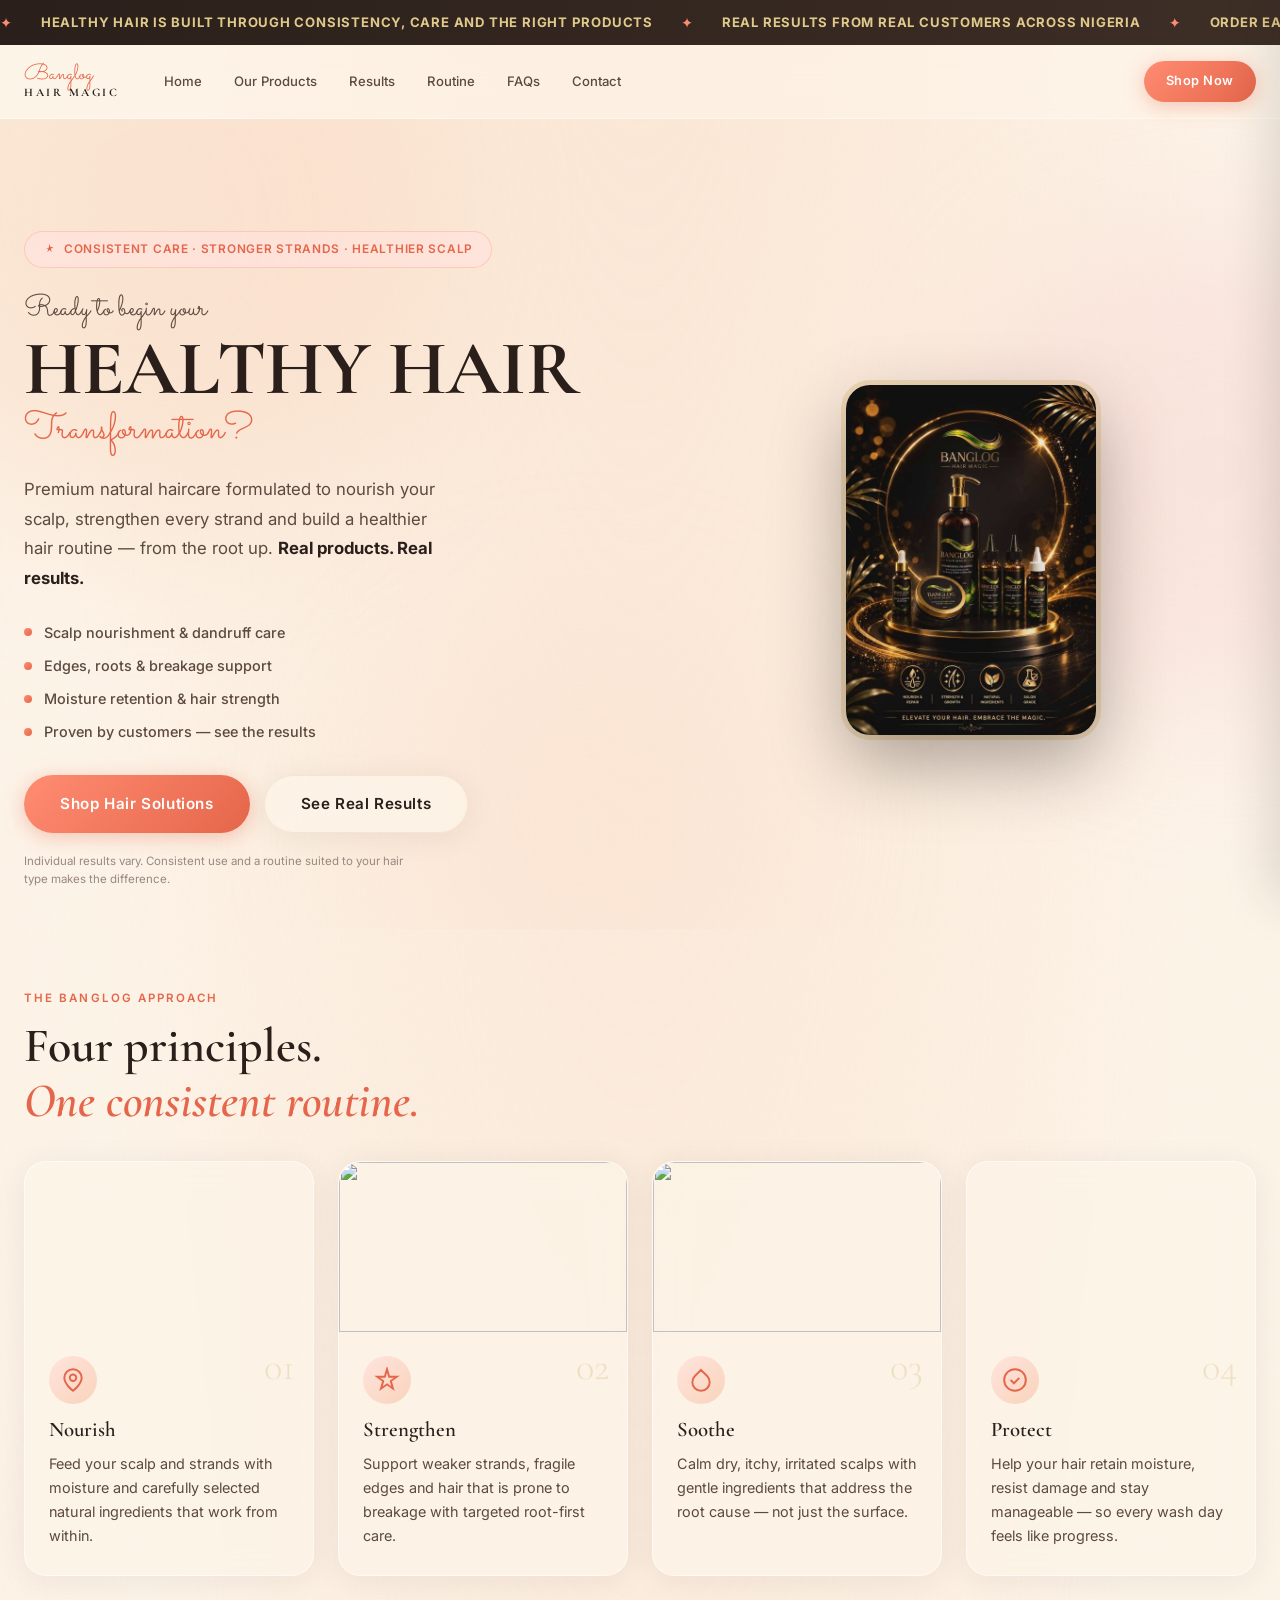
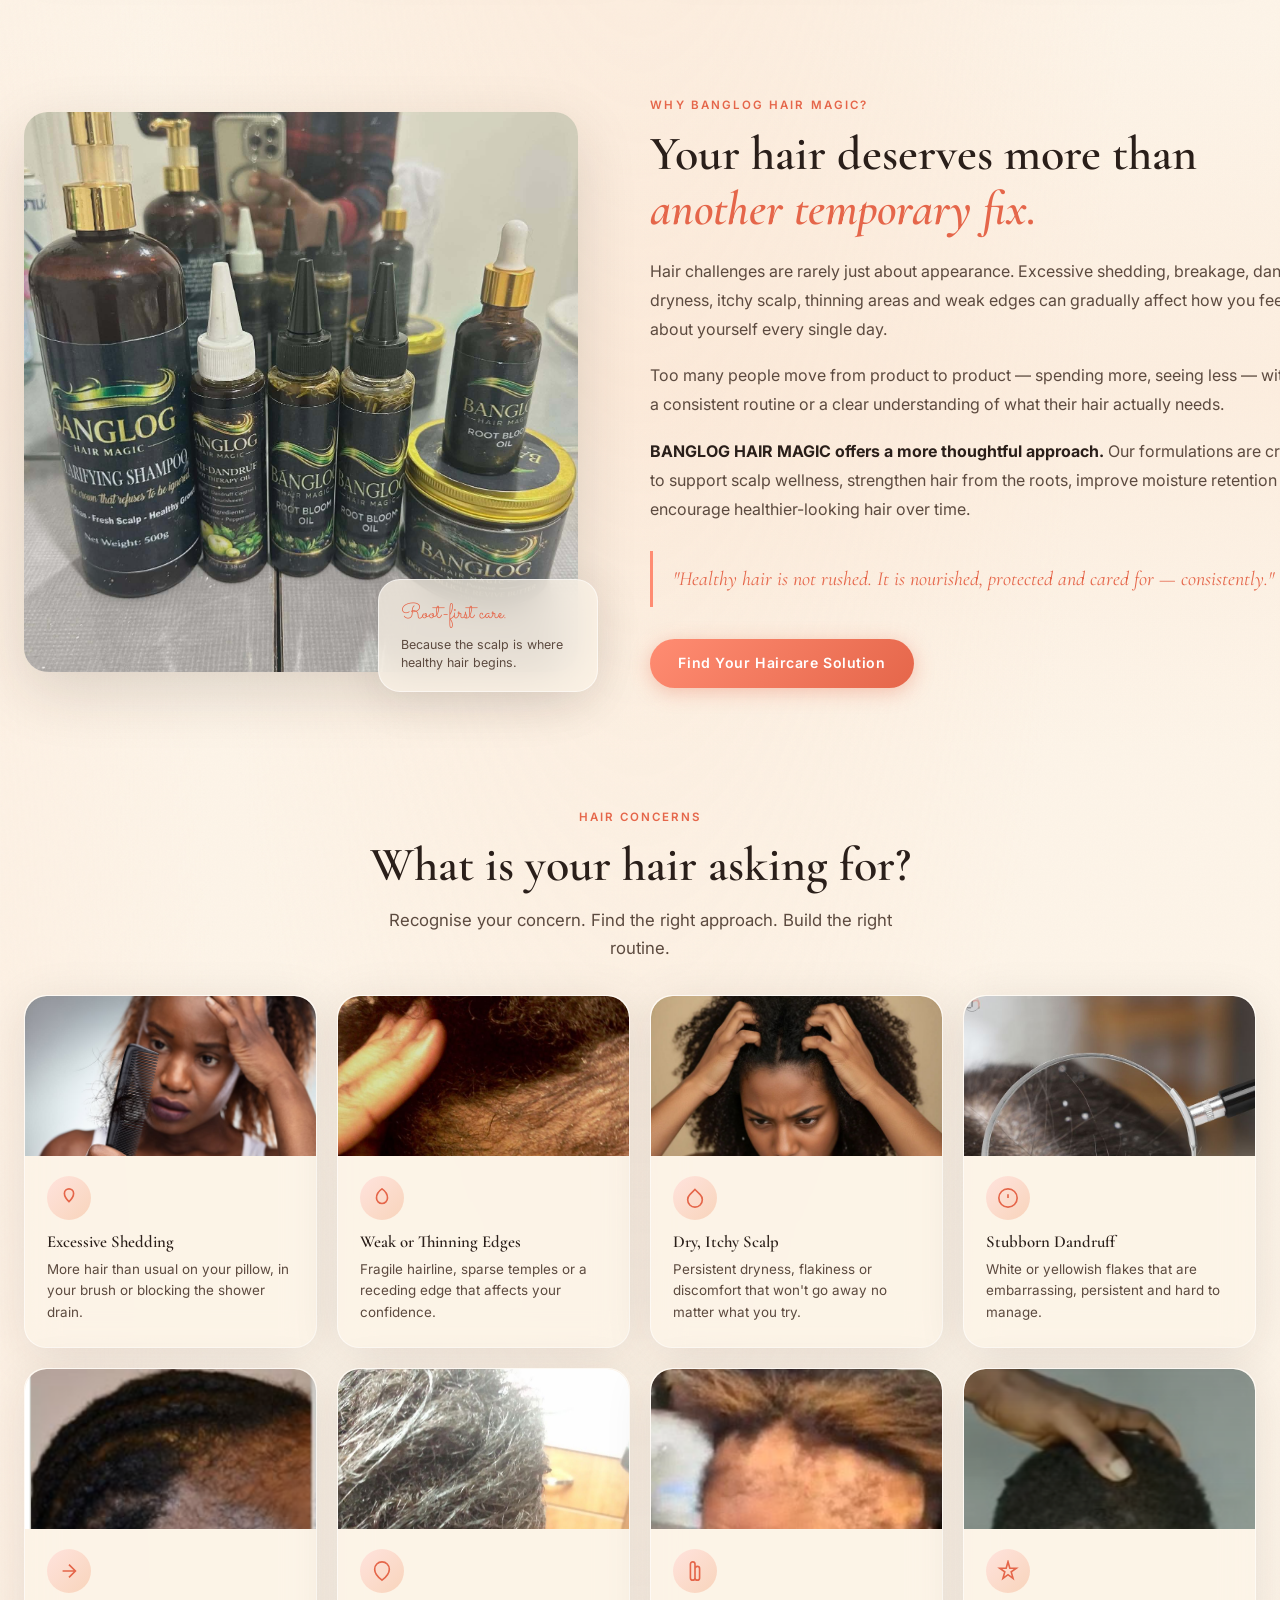
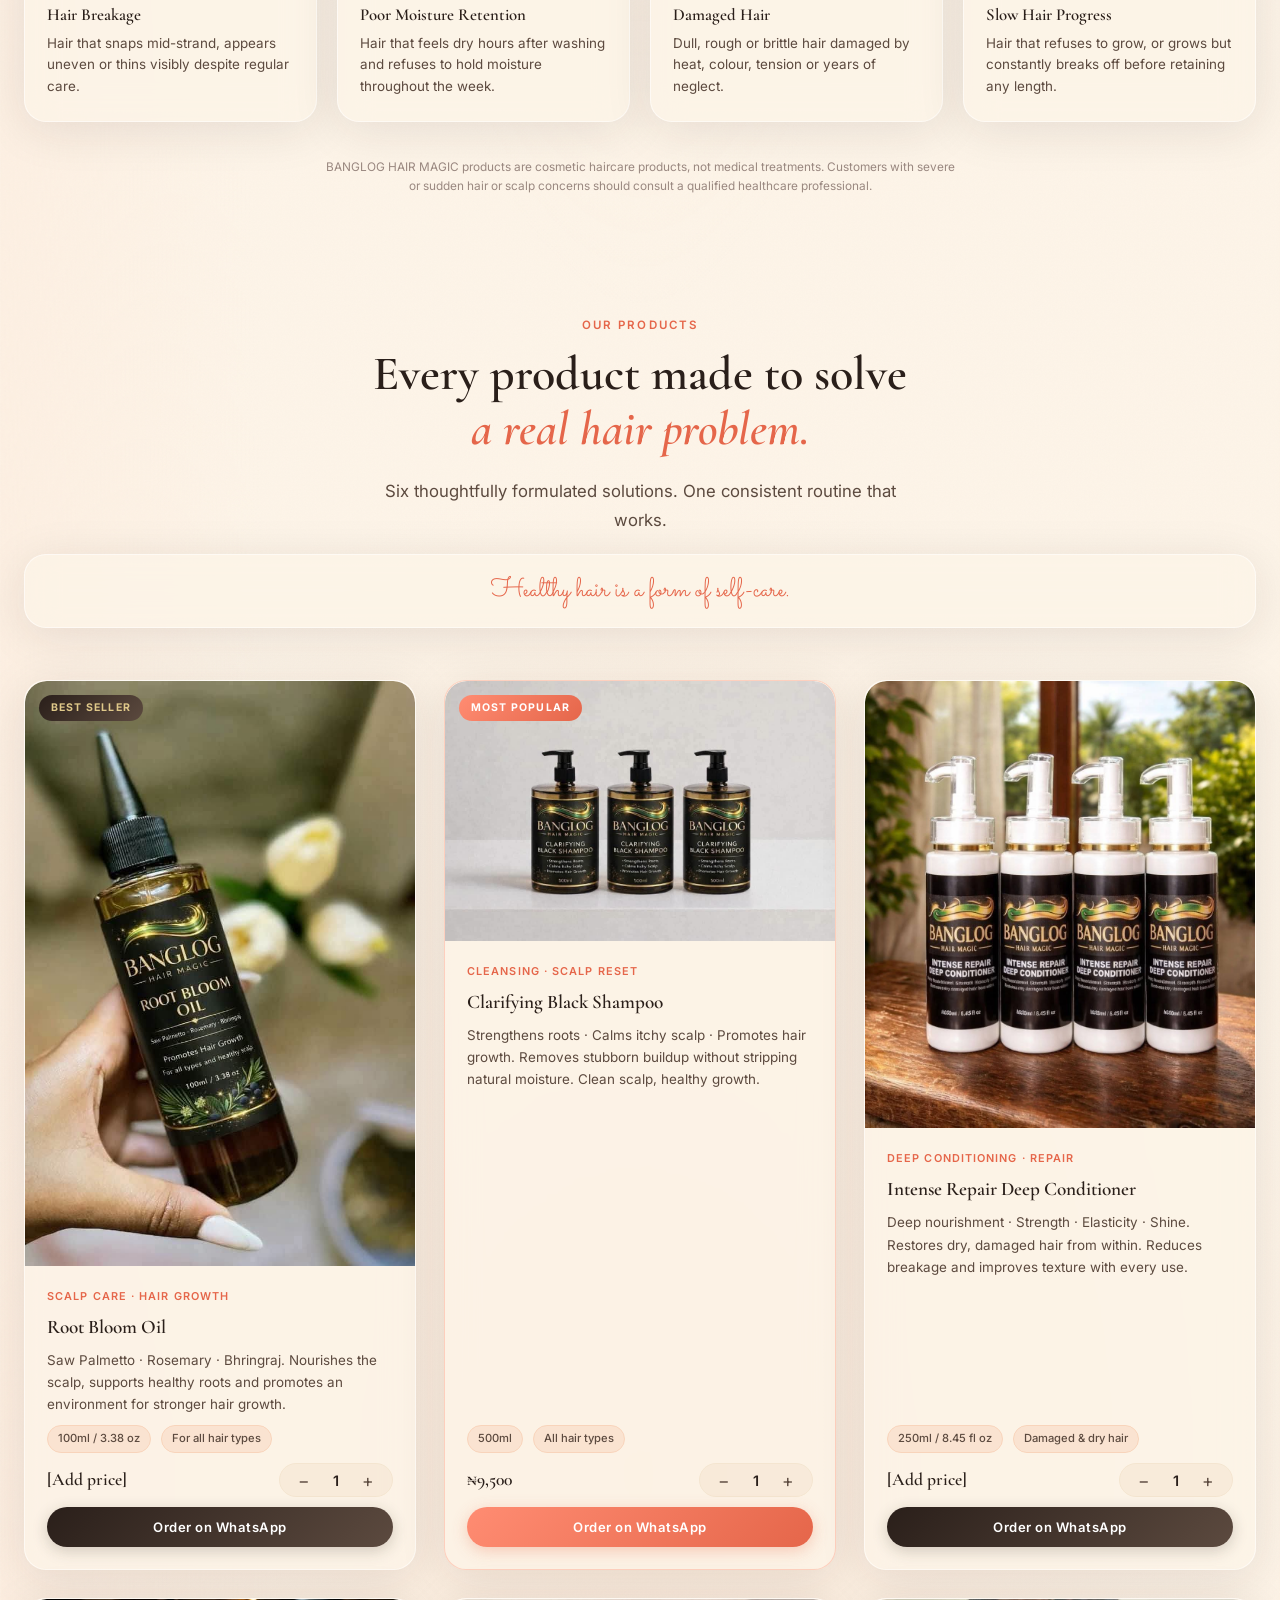
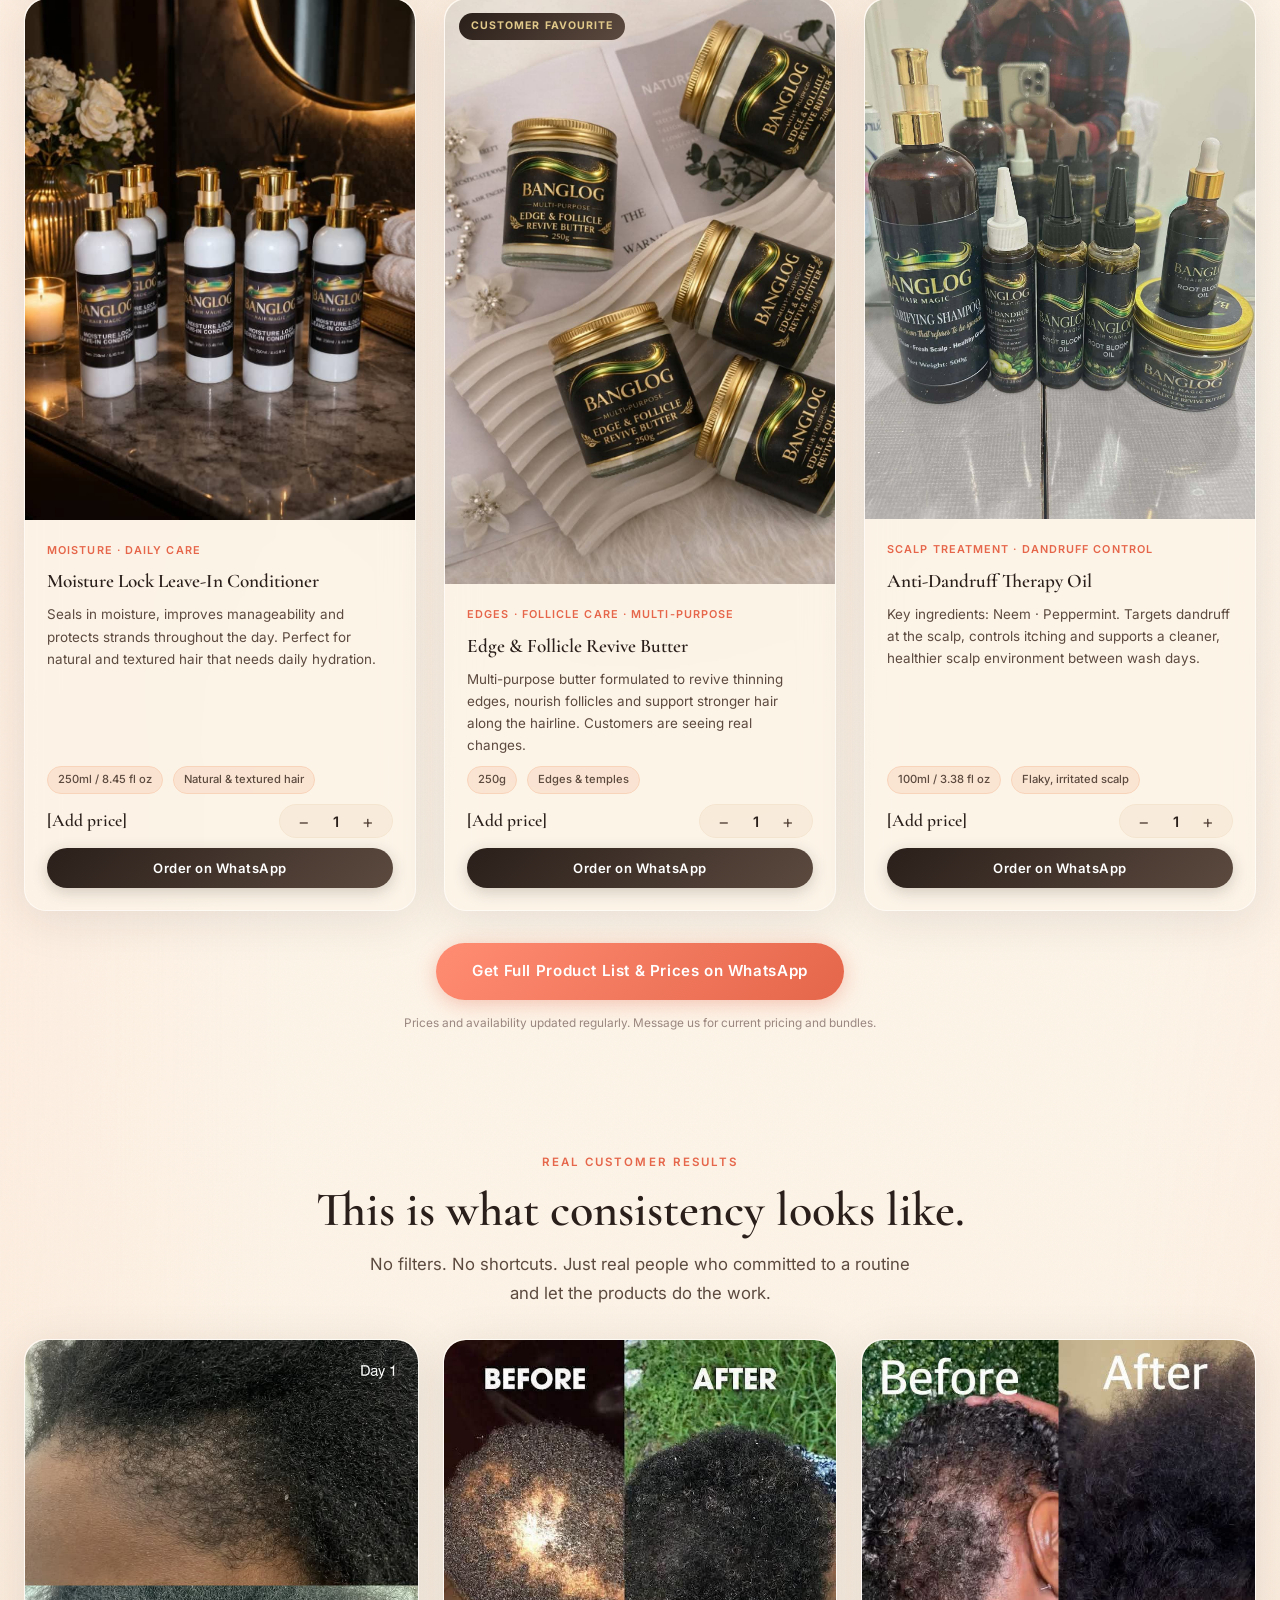
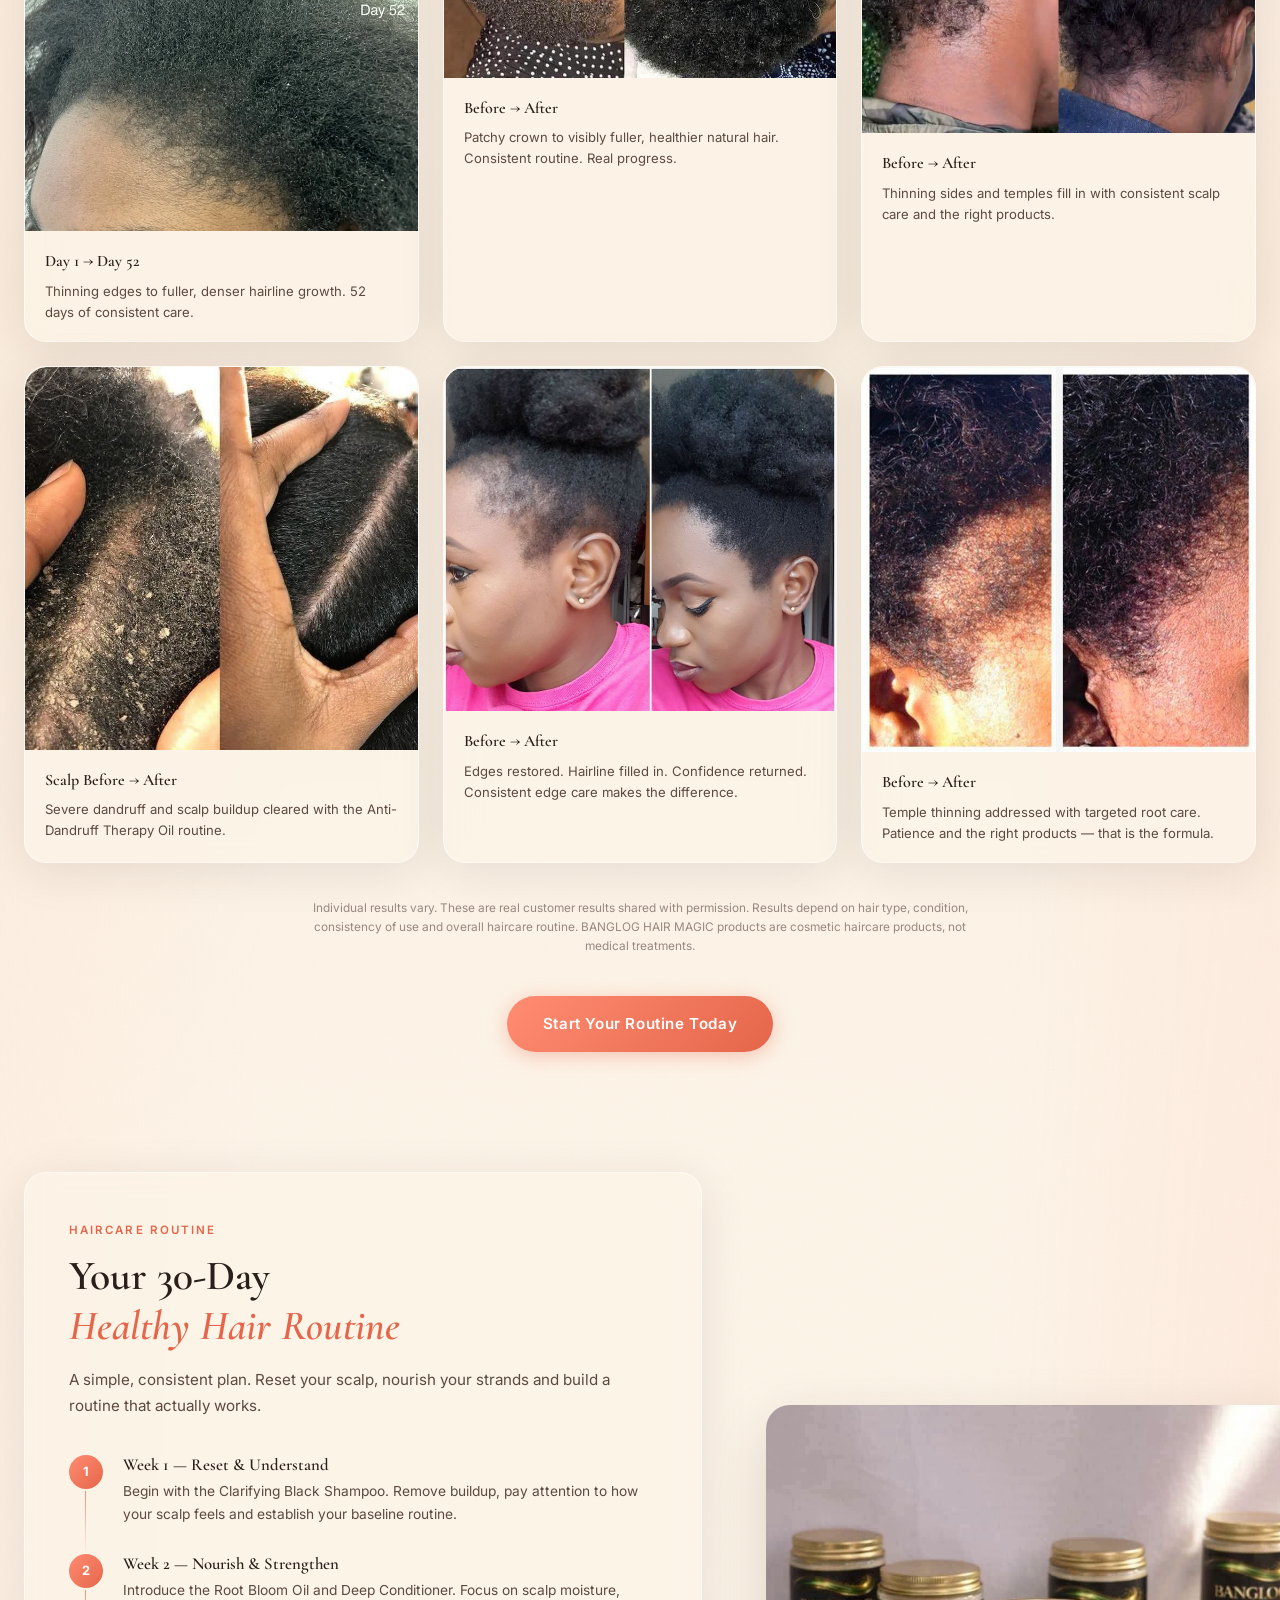
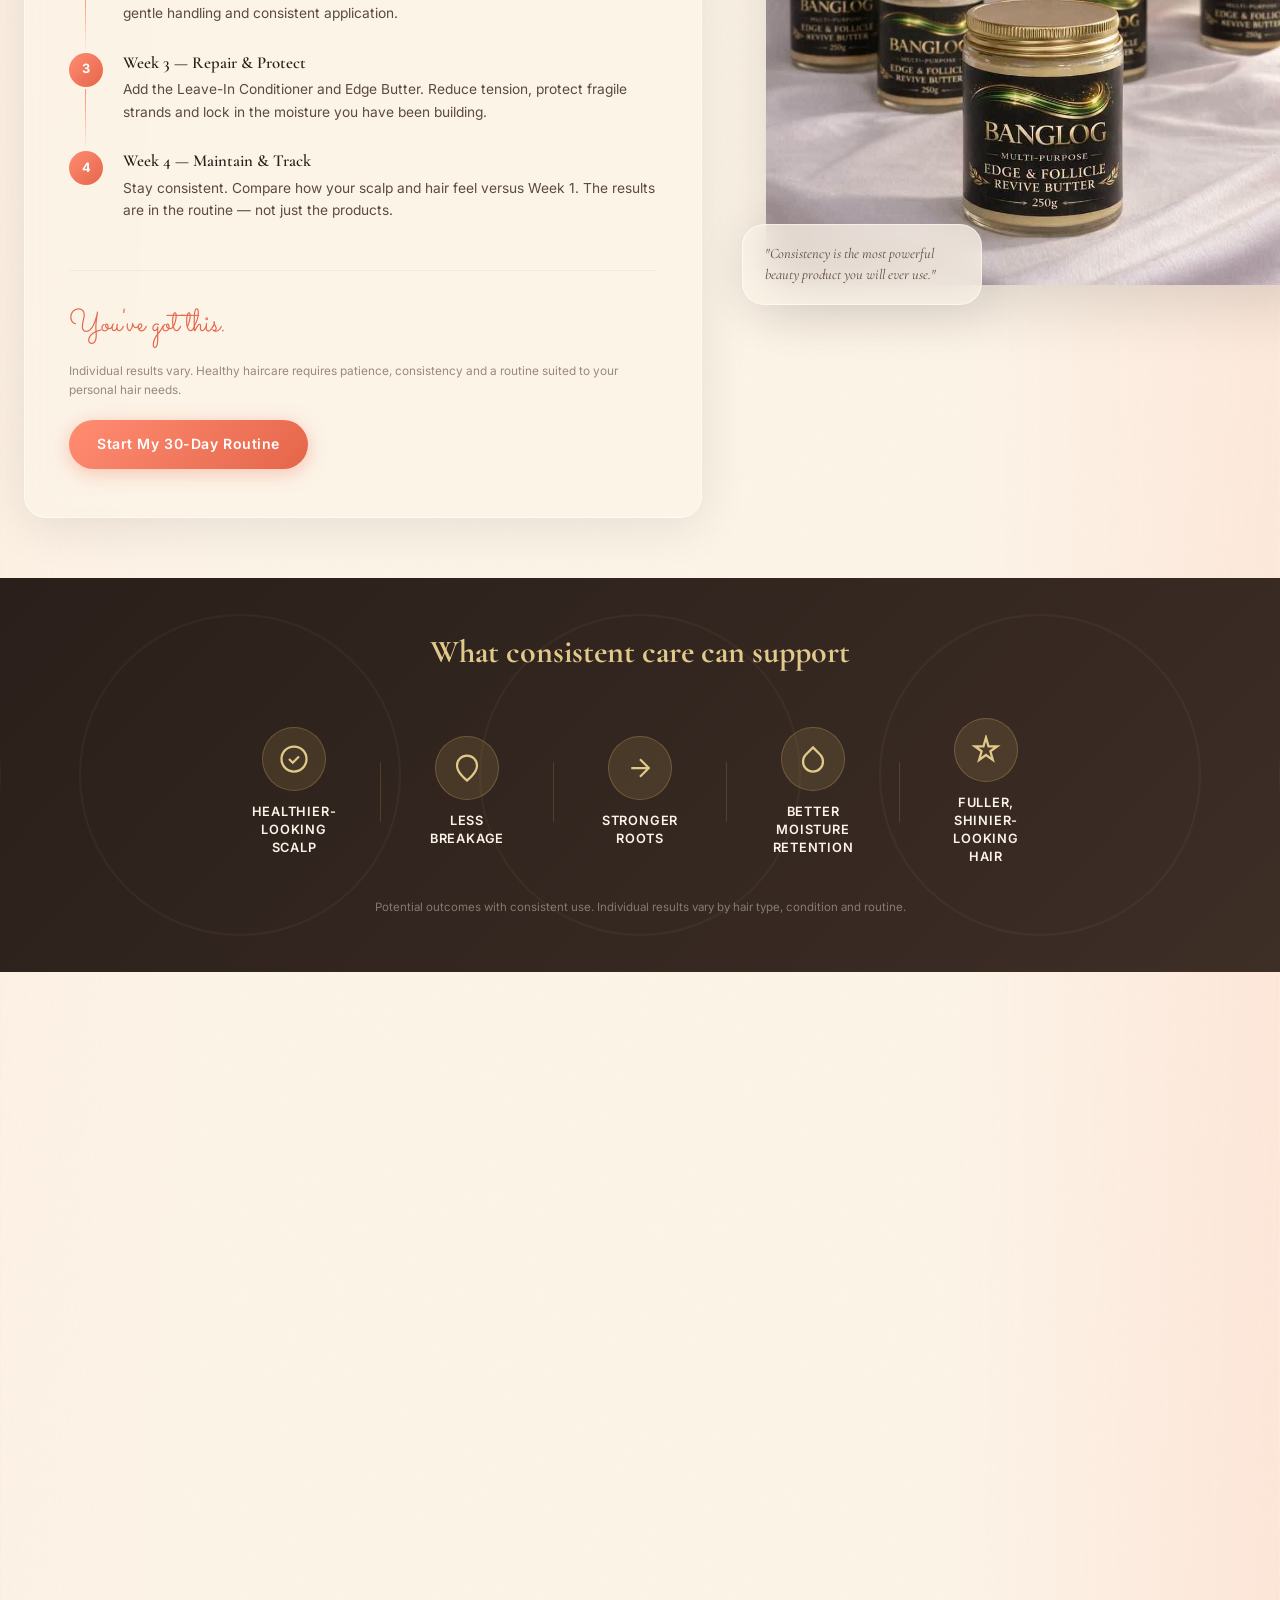
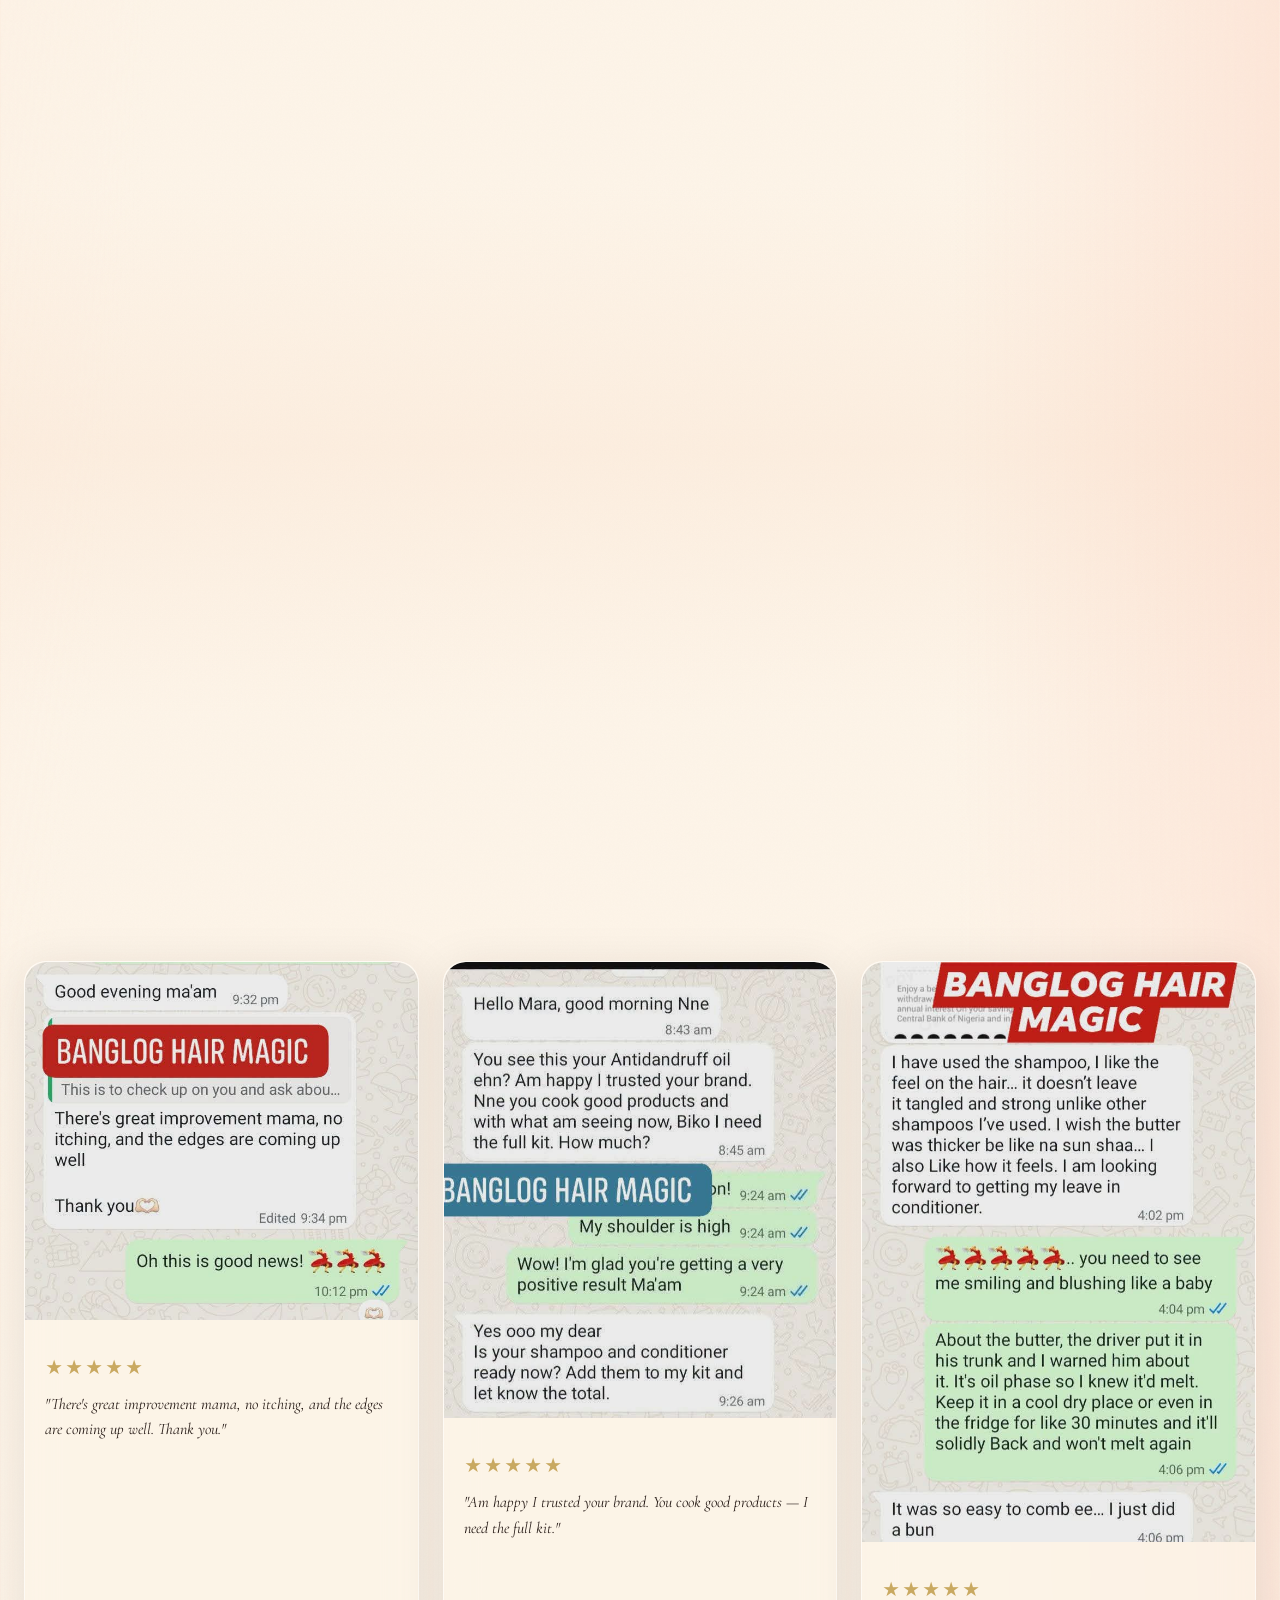
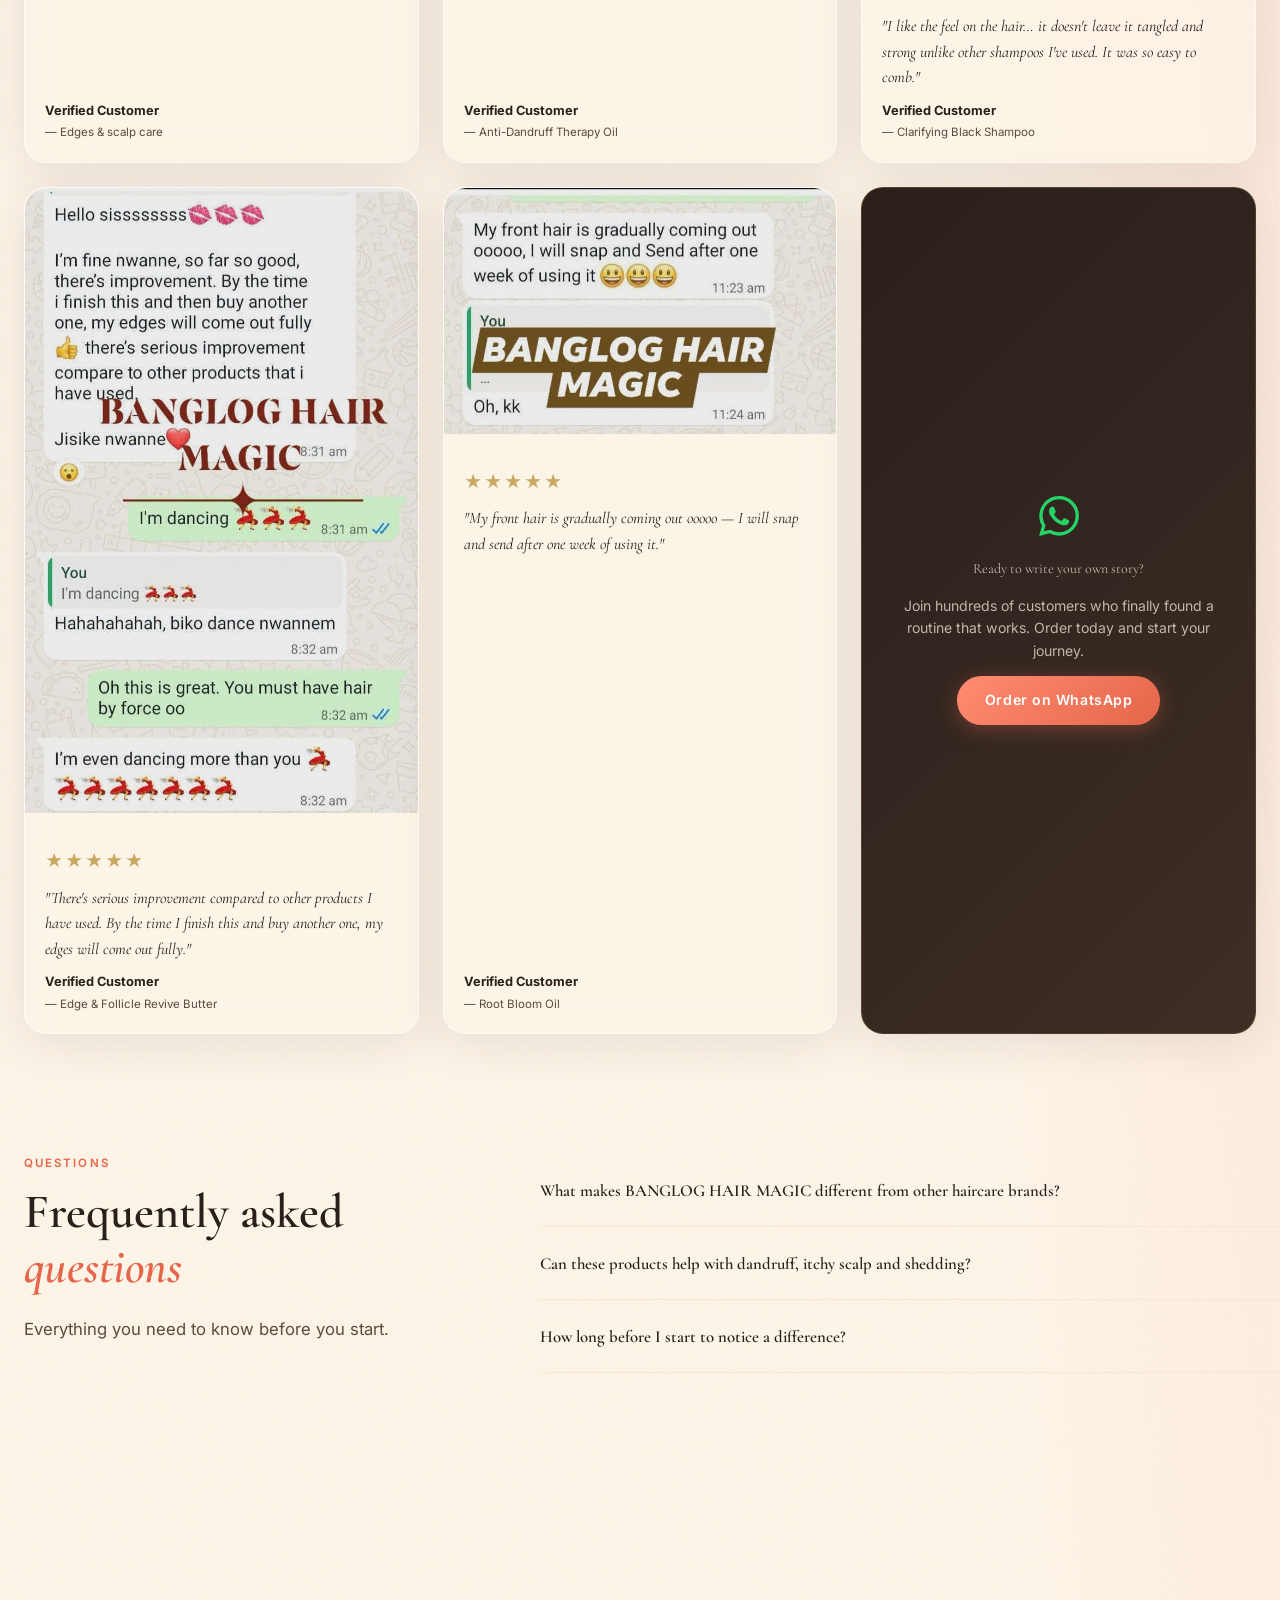
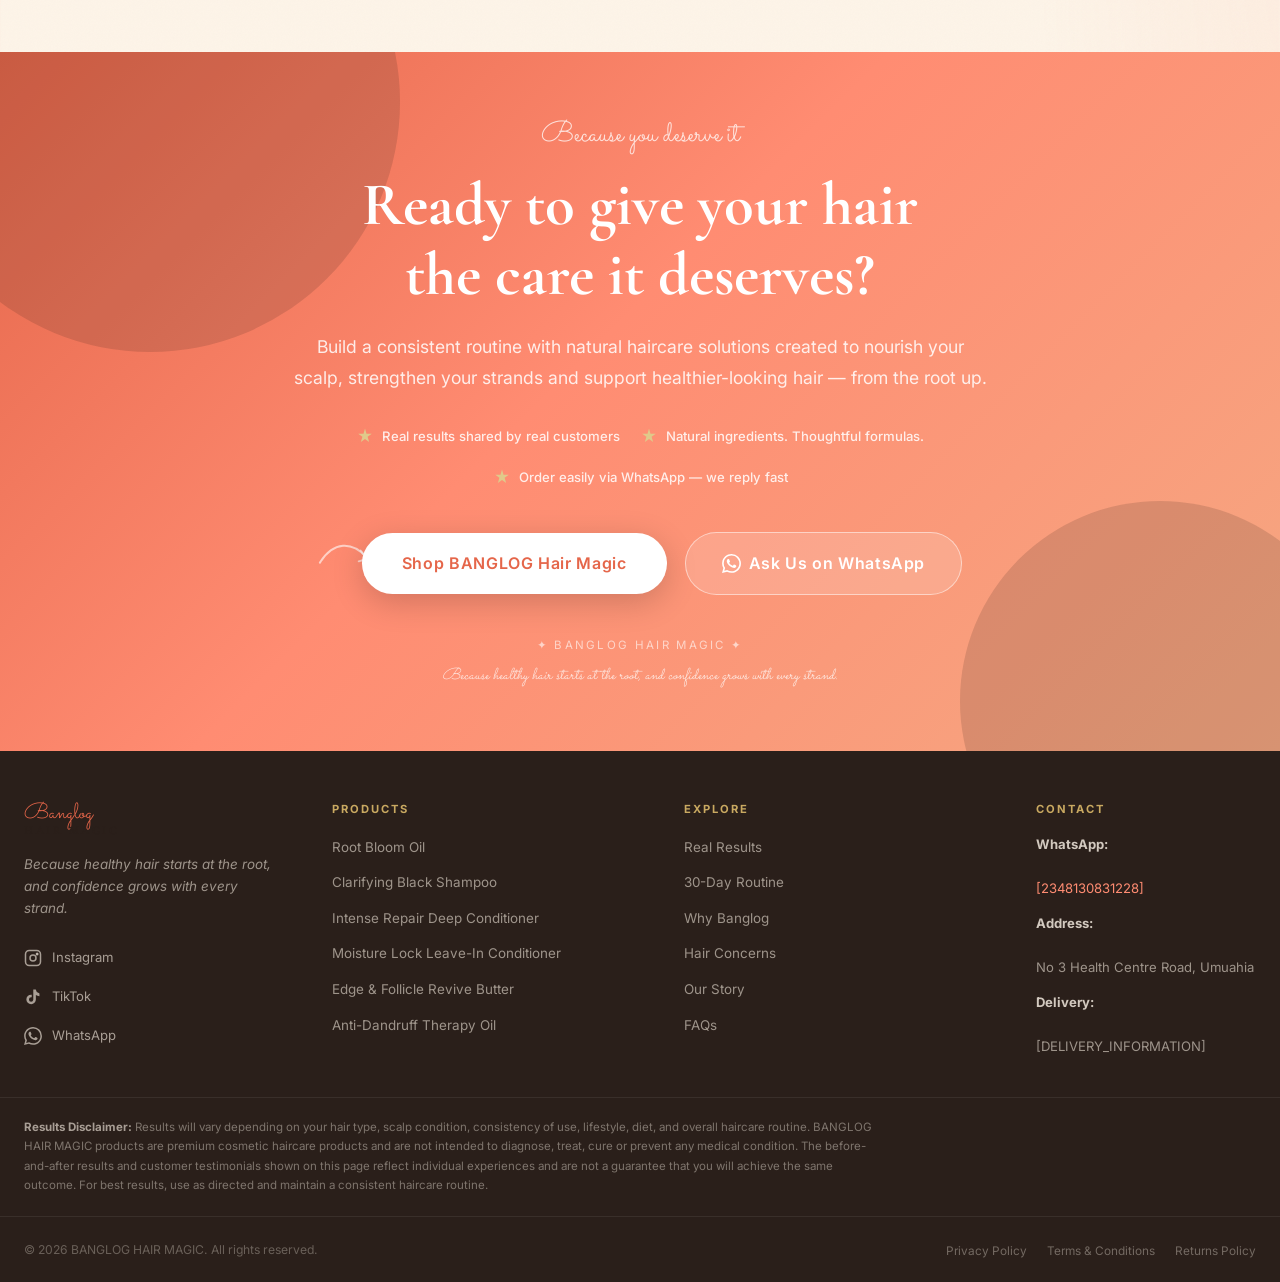
==== index.html @ 575f205e "Add price ₦9,500 to Clarifying Black Shampoo" ====
﻿<!DOCTYPE html>
<html lang="en">
<head>
  <meta charset="UTF-8" />
  <meta name="viewport" content="width=device-width, initial-scale=1.0" />
  <title>BANGLOG HAIR MAGIC | Premium Natural Haircare for Stronger, Healthier-Looking Hair</title>
  <meta name="description" content="Discover BANGLOG HAIR MAGIC — premium natural haircare solutions including Root Bloom Oil, Clarifying Black Shampoo, Intense Repair Deep Conditioner and Edge & Follicle Revive Butter. Root-first care for healthier, stronger hair." />
  <link rel="canonical" href="REPLACE_WITH_YOUR_DOMAIN" />
  <meta property="og:type" content="website" />
  <meta property="og:title" content="BANGLOG HAIR MAGIC | Premium Natural Haircare" />
  <meta property="og:description" content="Root-first natural haircare that nourishes your scalp, strengthens every strand and supports healthier-looking hair. Real results. Real care." />
  <meta property="og:image" content="740769625_886505337353427_8784107137622517814_n.jpg" />
  <meta property="og:url" content="REPLACE_WITH_YOUR_DOMAIN" />
  <meta name="twitter:card" content="summary_large_image" />
  <meta name="twitter:title" content="BANGLOG HAIR MAGIC | Premium Natural Haircare" />
  <meta name="twitter:description" content="Root-first natural haircare. Real products. Real results." />
  <meta name="twitter:image" content="740769625_886505337353427_8784107137622517814_n.jpg" />
  <link rel="preconnect" href="https://fonts.googleapis.com" />
  <link rel="preconnect" href="https://fonts.gstatic.com" crossorigin />
  <link href="https://fonts.googleapis.com/css2?family=Cormorant+Garamond:ital,wght@0,400;0,600;0,700;1,400&family=Inter:wght@400;500;600;700&family=Sacramento&display=swap" rel="stylesheet" />
  <link rel="stylesheet" href="styles.css" />
  <script type="application/ld+json">
  {
    "@context": "https://schema.org",
    "@graph": [
      {"@type":"Organization","name":"BANGLOG HAIR MAGIC","description":"Premium natural haircare brand dedicated to root-first scalp and hair wellness.","url":"REPLACE_WITH_YOUR_DOMAIN"},
      {"@type":"WebSite","name":"BANGLOG HAIR MAGIC","url":"REPLACE_WITH_YOUR_DOMAIN"},
      {"@type":"FAQPage","mainEntity":[
        {"@type":"Question","name":"What makes BANGLOG HAIR MAGIC different?","acceptedAnswer":{"@type":"Answer","text":"We focus on consistent, root-first haircare rather than unrealistic overnight promises. Our goal is to support healthier hair and scalp routines over time."}},
        {"@type":"Question","name":"How long does it take to notice a difference?","acceptedAnswer":{"@type":"Answer","text":"Hair and scalp needs vary. Consistency, product suitability, styling habits, nutrition and existing hair conditions can all affect the experience."}},
        {"@type":"Question","name":"Can the products treat medical hair loss?","acceptedAnswer":{"@type":"Answer","text":"BANGLOG HAIR MAGIC products are cosmetic haircare products and are not intended to diagnose, treat or cure medical conditions."}}
      ]}
    ]
  }
  </script>
</head>
<body>

<!-- ANNOUNCEMENT BAR -->
<div class="announcement-bar" role="banner" aria-label="Site announcements">
  <div class="announcement-track" aria-hidden="true">
    <div class="announcement-slide">
      <span>✦</span> Healthy hair is built through consistency, care and the right products
      <span>✦</span> Real results from real customers across Nigeria
      <span>✦</span> Order easily via WhatsApp — we reply fast
      <span>✦</span> Root Bloom Oil · Clarifying Shampoo · Edge &amp; Follicle Revive Butter
      <span>✦</span> Healthy hair is built through consistency, care and the right products
      <span>✦</span> Real results from real customers across Nigeria
      <span>✦</span> Order easily via WhatsApp — we reply fast
      <span>✦</span> Root Bloom Oil · Clarifying Shampoo · Edge &amp; Follicle Revive Butter
    </div>
  </div>
  <!-- Visually hidden accessible text -->
  <p class="sr-only">Healthy hair is built through consistency, care and the right products. Real results from real customers. Order easily via WhatsApp.</p>
</div>

<!-- HEADER -->
<header class="site-header" id="site-header">
  <div class="header-inner container">
    <a href="#hero" class="logo" aria-label="BANGLOG HAIR MAGIC home">
      <span class="logo-script">Banglog</span>
      <span class="logo-serif">HAIR MAGIC</span>
    </a>
    <nav class="main-nav" id="main-nav" aria-label="Primary navigation">
      <ul role="list">
        <li><a href="#hero">Home</a></li>
        <li><a href="#products">Our Products</a></li>
        <li><a href="#results">Results</a></li>
        <li><a href="#routine">Routine</a></li>
        <li><a href="#faq">FAQs</a></li>
        <li><a href="#contact">Contact</a></li>
      </ul>
    </nav>
    <a href="https://wa.me/2348130831228?text=Hello%20BANGLOG%20HAIR%20MAGIC%2C%20I%20would%20like%20to%20shop%20your%20products." class="btn btn-primary btn-header" target="_blank" rel="noopener">Shop Now</a>
    <button class="hamburger" id="hamburger" aria-label="Open menu" aria-expanded="false" aria-controls="main-nav">
      <span></span><span></span><span></span>
    </button>
  </div>
</header>

<div class="mobile-nav-overlay" id="mobile-nav-overlay" aria-hidden="true">
  <button class="mobile-nav-close" id="mobile-nav-close" aria-label="Close menu">&times;</button>
  <nav aria-label="Mobile navigation">
    <ul role="list">
      <li><a href="#hero">Home</a></li>
      <li><a href="#products">Our Products</a></li>
      <li><a href="#results">Results</a></li>
      <li><a href="#routine">Routine</a></li>
      <li><a href="#faq">FAQs</a></li>
      <li><a href="#contact">Contact</a></li>
      <li><a href="https://wa.me/2348130831228" class="btn btn-primary" target="_blank" rel="noopener">Shop on WhatsApp</a></li>
    </ul>
  </nav>
</div>

<main id="main-content">

<!-- ═══════════════════════════════════════════════
     HERO
═══════════════════════════════════════════════ -->
<section class="hero" id="hero" aria-labelledby="hero-heading">
  <div class="hero-bg-shapes" aria-hidden="true">
    <div class="shape s1"></div><div class="shape s2"></div><div class="shape s3"></div>
  </div>
  <div class="hero-inner container">

    <!-- LEFT: copy -->
    <div class="hero-content" data-animate="fade-up">
      <div class="hero-pill">
        <svg width="13" height="13" viewBox="0 0 24 24" fill="currentColor" aria-hidden="true"><path d="M12 2l1.8 5.5H19l-4.6 3.4 1.8 5.5L12 13l-4.2 3.4 1.8-5.5L5 9.5h5.2L12 2z"/></svg>
        Consistent Care · Stronger Strands · Healthier Scalp
      </div>
      <div class="hero-headline">
        <p class="hero-script" aria-hidden="true">Ready to begin your</p>
        <h1 id="hero-heading">HEALTHY HAIR</h1>
        <p class="hero-script hero-script-accent">Transformation?</p>
      </div>
      <p class="hero-body">Premium natural haircare formulated to nourish your scalp, strengthen every strand and build a healthier hair routine — from the root up. <strong>Real products. Real results.</strong></p>
      <ul class="hero-benefits" role="list">
        <li><span class="dot" aria-hidden="true"></span>Scalp nourishment &amp; dandruff care</li>
        <li><span class="dot" aria-hidden="true"></span>Edges, roots &amp; breakage support</li>
        <li><span class="dot" aria-hidden="true"></span>Moisture retention &amp; hair strength</li>
        <li><span class="dot" aria-hidden="true"></span>Proven by customers — see the results</li>
      </ul>
      <div class="hero-buttons">
        <a href="https://wa.me/2348130831228?text=Hello%20BANGLOG%20HAIR%20MAGIC%2C%20I%20would%20like%20to%20order." class="btn btn-primary btn-large" target="_blank" rel="noopener">Shop Hair Solutions</a>
        <a href="#results" class="btn btn-secondary btn-large">See Real Results</a>
      </div>
      <p class="hero-disclaimer">Individual results vary. Consistent use and a routine suited to your hair type makes the difference.</p>
    </div>

    <!-- RIGHT: video with orbiting product images -->
    <div class="hero-visual" aria-hidden="true">
      <div class="hero-orbit-scene">
        <!-- Centre video -->
        <div class="hero-video-wrap">
          <video class="hero-video" autoplay muted loop playsinline
                 poster="740769625_886505337353427_8784107137622517814_n.jpg">
            <source src="heropage.mp4" type="video/mp4">
          </video>
        </div>
        <!-- 6 orbiting product images -->
        <div class="orbit-item oi-1"><img src="741324045_960454507091854_5795944453383726039_n.jpg" alt="" loading="lazy" /></div>
        <div class="orbit-item oi-2"><img src="745144285_2550881745336034_1505342036276817714_n.jpg" alt="" loading="lazy" /></div>
        <div class="orbit-item oi-3"><img src="745810313_1020474050373555_2890689072447826899_n.jpg" alt="" loading="lazy" /></div>
        <div class="orbit-item oi-4"><img src="740425355_36860855023529384_7496219700480209928_n.jpg" alt="" loading="lazy" /></div>
        <div class="orbit-item oi-5"><img src="743609603_1335293432147041_2819755070447576116_n.jpg" alt="" loading="lazy" /></div>
        <div class="orbit-item oi-6"><img src="741143162_1008443151972470_4924277704703177821_n.jpg" alt="" loading="lazy" /></div>
      </div>
    </div>

  </div>
</section>

<!-- ═══════════════════════════════════════════════
     FOUR PRINCIPLES
═══════════════════════════════════════════════ -->
<section class="principles" id="principles" aria-labelledby="principles-heading">
  <div class="container">
    <div class="section-eyebrow" data-animate="fade-up">The Banglog Approach</div>
    <h2 id="principles-heading" class="section-heading" data-animate="fade-up" data-delay="100">Four principles.<br><em>One consistent routine.</em></h2>
    <div class="principles-grid">

      <article class="principle-card" data-animate="fade-up" data-delay="0">
        <div class="principle-media">
          <video autoplay muted loop playsinline preload="none" aria-hidden="true">
            <source src="Nourish.mp4" type="video/mp4">
          </video>
        </div>
        <div class="principle-body">
          <div class="principle-icon">
            <svg width="26" height="26" viewBox="0 0 24 24" fill="none" stroke="currentColor" stroke-width="1.8" aria-hidden="true"><path d="M12 22s8-6 8-12a8 8 0 00-16 0c0 6 8 12 8 12z"/><circle cx="12" cy="10" r="3"/></svg>
          </div>
          <div class="principle-num" aria-hidden="true">01</div>
          <h3>Nourish</h3>
          <p>Feed your scalp and strands with moisture and carefully selected natural ingredients that work from within.</p>
        </div>
      </article>

      <article class="principle-card" data-animate="fade-up" data-delay="100">
        <div class="principle-media">
          <img src="Strengthen.jpg" alt="" loading="lazy" />
        </div>
        <div class="principle-body">
          <div class="principle-icon">
            <svg width="26" height="26" viewBox="0 0 24 24" fill="none" stroke="currentColor" stroke-width="1.8" aria-hidden="true"><path d="M12 2l2 7h7l-5.5 4 2 7L12 16l-5.5 4 2-7L3 9h7l2-7z"/></svg>
          </div>
          <div class="principle-num" aria-hidden="true">02</div>
          <h3>Strengthen</h3>
          <p>Support weaker strands, fragile edges and hair that is prone to breakage with targeted root-first care.</p>
        </div>
      </article>

      <article class="principle-card" data-animate="fade-up" data-delay="200">
        <div class="principle-media">
          <img src="Soothe.jpg" alt="" loading="lazy" />
        </div>
        <div class="principle-body">
          <div class="principle-icon">
            <svg width="26" height="26" viewBox="0 0 24 24" fill="none" stroke="currentColor" stroke-width="1.8" aria-hidden="true"><path d="M12 2.69l5.66 5.66a8 8 0 11-11.31 0z"/></svg>
          </div>
          <div class="principle-num" aria-hidden="true">03</div>
          <h3>Soothe</h3>
          <p>Calm dry, itchy, irritated scalps with gentle ingredients that address the root cause — not just the surface.</p>
        </div>
      </article>

      <article class="principle-card" data-animate="fade-up" data-delay="300">
        <div class="principle-media">
          <video autoplay muted loop playsinline preload="none" aria-hidden="true">
            <source src="Protect.mp4" type="video/mp4">
          </video>
        </div>
        <div class="principle-body">
          <div class="principle-icon">
            <svg width="26" height="26" viewBox="0 0 24 24" fill="none" stroke="currentColor" stroke-width="1.8" aria-hidden="true"><circle cx="12" cy="12" r="10"/><path d="M8 12l3 3 5-5"/></svg>
          </div>
          <div class="principle-num" aria-hidden="true">04</div>
          <h3>Protect</h3>
          <p>Help your hair retain moisture, resist damage and stay manageable — so every wash day feels like progress.</p>
        </div>
      </article>

    </div>
  </div>
</section>

<!-- ═══════════════════════════════════════════════
     WHY BANGLOG (Problem / Solution)
═══════════════════════════════════════════════ -->
<section class="why-banglog" id="why-banglog" aria-labelledby="why-heading">
  <div class="container">
    <div class="why-inner">

      <div class="why-image-col" data-animate="fade-right">
        <img
          src="710978430_4375342702734601_2026506666953748227_n.jpg"
          alt="Full BANGLOG HAIR MAGIC product range — Root Bloom Oil, Clarifying Shampoo, Anti-Dandruff Oil, Edge and Follicle Revive Butter displayed together"
          class="why-img"
          loading="lazy"
        />
        <div class="why-float-tag glass-card">
          <span class="tag-script">Root-first care.</span>
          <p>Because the scalp is where healthy hair begins.</p>
        </div>
      </div>

      <div class="why-text-col" data-animate="fade-left">
        <div class="section-eyebrow">Why BANGLOG HAIR MAGIC?</div>
        <h2 id="why-heading" class="section-heading">Your hair deserves more than<br><em>another temporary fix.</em></h2>
        <p>Hair challenges are rarely just about appearance. Excessive shedding, breakage, dandruff, dryness, itchy scalp, thinning areas and weak edges can gradually affect how you feel about yourself every single day.</p>
        <p>Too many people move from product to product — spending more, seeing less — without a consistent routine or a clear understanding of what their hair actually needs.</p>
        <p><strong>BANGLOG HAIR MAGIC offers a more thoughtful approach.</strong> Our formulations are created to support scalp wellness, strengthen hair from the roots, improve moisture retention and encourage healthier-looking hair over time.</p>
        <blockquote class="why-quote">"Healthy hair is not rushed. It is nourished, protected and cared for — consistently."</blockquote>
        <a href="https://wa.me/2348130831228?text=Hello%2C%20I%20would%20like%20to%20find%20the%20right%20Banglog%20products%20for%20my%20hair." class="btn btn-primary" target="_blank" rel="noopener">Find Your Haircare Solution</a>
      </div>

    </div>
  </div>
</section>

<!-- ═══════════════════════════════════════════════
     HAIR CONCERNS GRID
═══════════════════════════════════════════════ -->
<section class="concerns" id="concerns" aria-labelledby="concerns-heading">
  <div class="container">
    <div class="section-eyebrow text-center" data-animate="fade-up">Hair Concerns</div>
    <h2 id="concerns-heading" class="section-heading text-center" data-animate="fade-up" data-delay="100">What is your hair asking for?</h2>
    <p class="section-sub text-center" data-animate="fade-up" data-delay="150">Recognise your concern. Find the right approach. Build the right routine.</p>
    <div class="concerns-grid">

      <article class="concern-card glass-card" data-animate="fade-up" data-delay="0">
        <div class="concern-media"><img src="Excessive Shedding.jpg" alt="" loading="lazy" /></div>
        <div class="concern-body">
          <div class="concern-icon"><svg width="22" height="22" viewBox="0 0 24 24" fill="none" stroke="currentColor" stroke-width="1.8" aria-hidden="true"><path d="M17 7c0 4-5 9-5 9S7 11 7 7a5 5 0 0110 0z"/></svg></div>
          <h3>Excessive Shedding</h3>
          <p>More hair than usual on your pillow, in your brush or blocking the shower drain.</p>
        </div>
      </article>

      <article class="concern-card glass-card" data-animate="fade-up" data-delay="50">
        <div class="concern-media"><img src="Weak or Thinning Edges.jpg" alt="" loading="lazy" /></div>
        <div class="concern-body">
          <div class="concern-icon"><svg width="22" height="22" viewBox="0 0 24 24" fill="none" stroke="currentColor" stroke-width="1.8" aria-hidden="true"><path d="M12 2c0 0-6 4-6 10a6 6 0 0012 0c0-6-6-10-6-10z"/></svg></div>
          <h3>Weak or Thinning Edges</h3>
          <p>Fragile hairline, sparse temples or a receding edge that affects your confidence.</p>
        </div>
      </article>

      <article class="concern-card glass-card" data-animate="fade-up" data-delay="100">
        <div class="concern-media"><img src="Dry, Itchy Scalp.jpg" alt="" loading="lazy" /></div>
        <div class="concern-body">
          <div class="concern-icon"><svg width="22" height="22" viewBox="0 0 24 24" fill="none" stroke="currentColor" stroke-width="1.8" aria-hidden="true"><path d="M12 2.69l5.66 5.66a8 8 0 11-11.31 0z"/></svg></div>
          <h3>Dry, Itchy Scalp</h3>
          <p>Persistent dryness, flakiness or discomfort that won't go away no matter what you try.</p>
        </div>
      </article>

      <article class="concern-card glass-card" data-animate="fade-up" data-delay="150">
        <div class="concern-media"><img src="Stubborn Dandruff.jpg" alt="" loading="lazy" /></div>
        <div class="concern-body">
          <div class="concern-icon"><svg width="22" height="22" viewBox="0 0 24 24" fill="none" stroke="currentColor" stroke-width="1.8" aria-hidden="true"><circle cx="12" cy="12" r="10"/><path d="M12 8v4M12 16h.01"/></svg></div>
          <h3>Stubborn Dandruff</h3>
          <p>White or yellowish flakes that are embarrassing, persistent and hard to manage.</p>
        </div>
      </article>

      <article class="concern-card glass-card" data-animate="fade-up" data-delay="200">
        <div class="concern-media"><img src="Hair Breakage.png" alt="" loading="lazy" /></div>
        <div class="concern-body">
          <div class="concern-icon"><svg width="22" height="22" viewBox="0 0 24 24" fill="none" stroke="currentColor" stroke-width="1.8" aria-hidden="true"><path d="M5 12h14M12 5l7 7-7 7"/></svg></div>
          <h3>Hair Breakage</h3>
          <p>Hair that snaps mid-strand, appears uneven or thins visibly despite regular care.</p>
        </div>
      </article>

      <article class="concern-card glass-card" data-animate="fade-up" data-delay="250">
        <div class="concern-media"><img src="Poor Moisture Retention.jpg" alt="" loading="lazy" /></div>
        <div class="concern-body">
          <div class="concern-icon"><svg width="22" height="22" viewBox="0 0 24 24" fill="none" stroke="currentColor" stroke-width="1.8" aria-hidden="true"><path d="M12 22s8-6 8-12a8 8 0 00-16 0c0 6 8 12 8 12z"/></svg></div>
          <h3>Poor Moisture Retention</h3>
          <p>Hair that feels dry hours after washing and refuses to hold moisture throughout the week.</p>
        </div>
      </article>

      <article class="concern-card glass-card" data-animate="fade-up" data-delay="300">
        <div class="concern-media"><img src="Damaged Hair.png" alt="" loading="lazy" /></div>
        <div class="concern-body">
          <div class="concern-icon"><svg width="22" height="22" viewBox="0 0 24 24" fill="none" stroke="currentColor" stroke-width="1.8" aria-hidden="true"><path d="M9.5 2A2.5 2.5 0 007 4.5v15a2.5 2.5 0 005 0v-15A2.5 2.5 0 009.5 2zM14.5 7A2.5 2.5 0 0012 9.5v10a2.5 2.5 0 005 0v-10A2.5 2.5 0 0014.5 7z"/></svg></div>
          <h3>Damaged Hair</h3>
          <p>Dull, rough or brittle hair damaged by heat, colour, tension or years of neglect.</p>
        </div>
      </article>

      <article class="concern-card glass-card" data-animate="fade-up" data-delay="350">
        <div class="concern-media"><img src="Slow Hair Progress.png" alt="" loading="lazy" /></div>
        <div class="concern-body">
          <div class="concern-icon"><svg width="22" height="22" viewBox="0 0 24 24" fill="none" stroke="currentColor" stroke-width="1.8" aria-hidden="true"><path d="M12 2l2 7h7l-5.5 4 2 7L12 16l-5.5 4 2-7L3 9h7l2-7z"/></svg></div>
          <h3>Slow Hair Progress</h3>
          <p>Hair that refuses to grow, or grows but constantly breaks off before retaining any length.</p>
        </div>
      </article>

    </div>
    <p class="concerns-disclaimer">BANGLOG HAIR MAGIC products are cosmetic haircare products, not medical treatments. Customers with severe or sudden hair or scalp concerns should consult a qualified healthcare professional.</p>
  </div>
</section>

<!-- ═══════════════════════════════════════════════
     PRODUCTS
═══════════════════════════════════════════════ -->
<section class="products" id="products" aria-labelledby="products-heading">
  <div class="products-bg" aria-hidden="true"></div>
  <div class="container">

    <div class="products-header" data-animate="fade-up">
      <div class="section-eyebrow">Our Products</div>
      <h2 id="products-heading" class="section-heading">Every product made to solve<br><em>a real hair problem.</em></h2>
      <p class="section-sub">Six thoughtfully formulated solutions. One consistent routine that works.</p>
    </div>

    <div class="products-self-care-badge glass-card" data-animate="fade-up" data-delay="100">
      <span class="badge-script-text">Healthy hair is a form of self-care.</span>
    </div>

    <div class="products-grid">

      <!-- Product 1: Root Bloom Oil -->
      <article class="product-card glass-card" data-animate="fade-up" data-delay="0">
        <div class="product-img-wrap">
          <img src="745144285_2550881745336034_1505342036276817714_n.jpg"
               alt="BANGLOG HAIR MAGIC Root Bloom Oil 100ml — amber applicator bottle held in hand with flowers in background"
               loading="lazy" class="product-photo" />
          <div class="prod-badge">Best Seller</div>
        </div>
        <div class="product-info">
          <div class="product-cat">Scalp Care · Hair Growth</div>
          <h3>Root Bloom Oil</h3>
          <p class="prod-benefit">Saw Palmetto · Rosemary · Bhringraj. Nourishes the scalp, supports healthy roots and promotes an environment for stronger hair growth.</p>
          <div class="prod-meta"><span>100ml / 3.38 oz</span><span>For all hair types</span></div>
          <div class="product-footer">
            <span class="product-price">[Add price]</span>
            <div class="product-qty" role="group" aria-label="Quantity">
              <button class="qty-btn qty-minus" aria-label="Decrease quantity">−</button>
              <span class="qty-val" aria-live="polite">1</span>
              <button class="qty-btn qty-plus" aria-label="Increase quantity">+</button>
            </div>
          </div>
          <button class="btn btn-order" data-product="Root Bloom Oil (100ml)">Order on WhatsApp</button>
        </div>
      </article>

      <!-- Product 2: Clarifying Black Shampoo -->
      <article class="product-card glass-card product-card--featured" data-animate="fade-up" data-delay="100">
        <div class="product-img-wrap">
          <img src="741143162_1008443151972470_4924277704703177821_n.jpg"
               alt="BANGLOG HAIR MAGIC Clarifying Black Shampoo 500ml — three pump bottles on clean white surface"
               loading="lazy" class="product-photo" />
          <div class="prod-badge prod-badge--featured">Most Popular</div>
        </div>
        <div class="product-info">
          <div class="product-cat">Cleansing · Scalp Reset</div>
          <h3>Clarifying Black Shampoo</h3>
          <p class="prod-benefit">Strengthens roots · Calms itchy scalp · Promotes hair growth. Removes stubborn buildup without stripping natural moisture. Clean scalp, healthy growth.</p>
          <div class="prod-meta"><span>500ml</span><span>All hair types</span></div>
          <div class="product-footer">
            <span class="product-price">₦9,500</span>
            <div class="product-qty" role="group" aria-label="Quantity">
              <button class="qty-btn qty-minus" aria-label="Decrease quantity">−</button>
              <span class="qty-val" aria-live="polite">1</span>
              <button class="qty-btn qty-plus" aria-label="Increase quantity">+</button>
            </div>
          </div>
          <button class="btn btn-order btn-order--featured" data-product="Clarifying Black Shampoo (500ml)">Order on WhatsApp</button>
        </div>
      </article>

      <!-- Product 3: Intense Repair Deep Conditioner -->
      <article class="product-card glass-card" data-animate="fade-up" data-delay="200">
        <div class="product-img-wrap">
          <img src="743609603_1335293432147041_2819755070447576116_n.jpg"
               alt="BANGLOG HAIR MAGIC Intense Repair Deep Conditioner 250ml — four pump bottles on wooden table with green backdrop"
               loading="lazy" class="product-photo" />
        </div>
        <div class="product-info">
          <div class="product-cat">Deep Conditioning · Repair</div>
          <h3>Intense Repair Deep Conditioner</h3>
          <p class="prod-benefit">Deep nourishment · Strength · Elasticity · Shine. Restores dry, damaged hair from within. Reduces breakage and improves texture with every use.</p>
          <div class="prod-meta"><span>250ml / 8.45 fl oz</span><span>Damaged &amp; dry hair</span></div>
          <div class="product-footer">
            <span class="product-price">[Add price]</span>
            <div class="product-qty" role="group" aria-label="Quantity">
              <button class="qty-btn qty-minus" aria-label="Decrease quantity">−</button>
              <span class="qty-val" aria-live="polite">1</span>
              <button class="qty-btn qty-plus" aria-label="Increase quantity">+</button>
            </div>
          </div>
          <button class="btn btn-order" data-product="Intense Repair Deep Conditioner (250ml)">Order on WhatsApp</button>
        </div>
      </article>

      <!-- Product 4: Moisture Lock Leave-In Conditioner -->
      <article class="product-card glass-card" data-animate="fade-up" data-delay="300">
        <div class="product-img-wrap">
          <img src="738175645_907830769016287_3806210333155869046_n.jpg"
               alt="BANGLOG HAIR MAGIC Moisture Lock Leave-In Conditioner 250ml — white and gold pump bottles in luxury bathroom setting with candles and flowers"
               loading="lazy" class="product-photo" />
        </div>
        <div class="product-info">
          <div class="product-cat">Moisture · Daily Care</div>
          <h3>Moisture Lock Leave-In Conditioner</h3>
          <p class="prod-benefit">Seals in moisture, improves manageability and protects strands throughout the day. Perfect for natural and textured hair that needs daily hydration.</p>
          <div class="prod-meta"><span>250ml / 8.45 fl oz</span><span>Natural &amp; textured hair</span></div>
          <div class="product-footer">
            <span class="product-price">[Add price]</span>
            <div class="product-qty" role="group" aria-label="Quantity">
              <button class="qty-btn qty-minus" aria-label="Decrease quantity">−</button>
              <span class="qty-val" aria-live="polite">1</span>
              <button class="qty-btn qty-plus" aria-label="Increase quantity">+</button>
            </div>
          </div>
          <button class="btn btn-order" data-product="Moisture Lock Leave-In Conditioner (250ml)">Order on WhatsApp</button>
        </div>
      </article>

      <!-- Product 5: Edge & Follicle Revive Butter -->
      <article class="product-card glass-card" data-animate="fade-up" data-delay="400">
        <div class="product-img-wrap">
          <img src="745810313_1020474050373555_2890689072447826899_n.jpg"
               alt="BANGLOG HAIR MAGIC Edge and Follicle Revive Butter 250g — multiple glass jars with gold lids displayed on white surface with pearl jewellery and flowers"
               loading="lazy" class="product-photo" />
          <div class="prod-badge">Customer Favourite</div>
        </div>
        <div class="product-info">
          <div class="product-cat">Edges · Follicle Care · Multi-Purpose</div>
          <h3>Edge &amp; Follicle Revive Butter</h3>
          <p class="prod-benefit">Multi-purpose butter formulated to revive thinning edges, nourish follicles and support stronger hair along the hairline. Customers are seeing real changes.</p>
          <div class="prod-meta"><span>250g</span><span>Edges &amp; temples</span></div>
          <div class="product-footer">
            <span class="product-price">[Add price]</span>
            <div class="product-qty" role="group" aria-label="Quantity">
              <button class="qty-btn qty-minus" aria-label="Decrease quantity">−</button>
              <span class="qty-val" aria-live="polite">1</span>
              <button class="qty-btn qty-plus" aria-label="Increase quantity">+</button>
            </div>
          </div>
          <button class="btn btn-order" data-product="Edge &amp; Follicle Revive Butter (250g)">Order on WhatsApp</button>
        </div>
      </article>

      <!-- Product 6: Anti-Dandruff Therapy Oil -->
      <article class="product-card glass-card" data-animate="fade-up" data-delay="500">
        <div class="product-img-wrap">
          <img src="710978430_4375342702734601_2026506666953748227_n.jpg"
               alt="BANGLOG HAIR MAGIC full product range including Anti-Dandruff Therapy Oil, Root Bloom Oil and Edge Revive Butter"
               loading="lazy" class="product-photo product-photo--range" />
        </div>
        <div class="product-info">
          <div class="product-cat">Scalp Treatment · Dandruff Control</div>
          <h3>Anti-Dandruff Therapy Oil</h3>
          <p class="prod-benefit">Key ingredients: Neem · Peppermint. Targets dandruff at the scalp, controls itching and supports a cleaner, healthier scalp environment between wash days.</p>
          <div class="prod-meta"><span>100ml / 3.38 fl oz</span><span>Flaky, irritated scalp</span></div>
          <div class="product-footer">
            <span class="product-price">[Add price]</span>
            <div class="product-qty" role="group" aria-label="Quantity">
              <button class="qty-btn qty-minus" aria-label="Decrease quantity">−</button>
              <span class="qty-val" aria-live="polite">1</span>
              <button class="qty-btn qty-plus" aria-label="Increase quantity">+</button>
            </div>
          </div>
          <button class="btn btn-order" data-product="Anti-Dandruff Therapy Oil (100ml)">Order on WhatsApp</button>
        </div>
      </article>

    </div>

    <div class="products-cta" data-animate="fade-up">
      <a href="https://wa.me/2348130831228?text=Hello%20BANGLOG%20HAIR%20MAGIC%2C%20please%20send%20me%20your%20full%20product%20list%20and%20prices." class="btn btn-primary btn-large" target="_blank" rel="noopener">Get Full Product List &amp; Prices on WhatsApp</a>
      <p class="products-note">Prices and availability updated regularly. Message us for current pricing and bundles.</p>
    </div>

  </div>
</section>

<!-- ═══════════════════════════════════════════════
     REAL RESULTS (Before & After)
═══════════════════════════════════════════════ -->
<section class="results" id="results" aria-labelledby="results-heading">
  <div class="container">
    <div class="section-eyebrow text-center" data-animate="fade-up">Real Customer Results</div>
    <h2 id="results-heading" class="section-heading text-center" data-animate="fade-up" data-delay="100">
      This is what consistency looks like.
    </h2>
    <p class="section-sub text-center" data-animate="fade-up" data-delay="150">
      No filters. No shortcuts. Just real people who committed to a routine and let the products do the work.
    </p>

    <div class="results-grid">

      <figure class="result-card glass-card" data-animate="fade-up" data-delay="0">
        <img src="745411524_1240344368124368_862937598060810424_n.jpg"
             alt="Customer hair result — Day 1 shows sparse, thin edges. Day 52 shows noticeably fuller, denser hair along the hairline after consistent use of BANGLOG HAIR MAGIC"
             loading="lazy" />
        <figcaption>
          <strong>Day 1 → Day 52</strong>
          <p>Thinning edges to fuller, denser hairline growth. 52 days of consistent care.</p>
        </figcaption>
      </figure>

      <figure class="result-card glass-card" data-animate="fade-up" data-delay="100">
        <img src="741464303_898810525980961_8652037761404727362_n.jpg"
             alt="Customer hair result — Before shows patchy, sparse hair on crown. After shows noticeably fuller, healthy-looking natural hair after using BANGLOG HAIR MAGIC products"
             loading="lazy" />
        <figcaption>
          <strong>Before → After</strong>
          <p>Patchy crown to visibly fuller, healthier natural hair. Consistent routine. Real progress.</p>
        </figcaption>
      </figure>

      <figure class="result-card glass-card" data-animate="fade-up" data-delay="200">
        <img src="745045472_1981751749143191_5652959327538111985_n.jpg"
             alt="Customer hair result — Before shows thinning hair around the sides and temples. After shows fuller, healthier-looking hair growth in the same areas"
             loading="lazy" />
        <figcaption>
          <strong>Before → After</strong>
          <p>Thinning sides and temples fill in with consistent scalp care and the right products.</p>
        </figcaption>
      </figure>

      <figure class="result-card glass-card" data-animate="fade-up" data-delay="300">
        <img src="hair.jpg"
             alt="Customer scalp result — Before shows significant dandruff and scalp buildup. After shows a clean, clear, noticeably healthier scalp"
             loading="lazy" />
        <figcaption>
          <strong>Scalp Before → After</strong>
          <p>Severe dandruff and scalp buildup cleared with the Anti-Dandruff Therapy Oil routine.</p>
        </figcaption>
      </figure>

      <figure class="result-card glass-card" data-animate="fade-up" data-delay="400">
        <img src="598208057_890922733984788_3397981776724078046_n.jpg"
             alt="Customer result — Before shows thinning edges on the side of the head. After shows fuller, restored hairline growth after BANGLOG HAIR MAGIC routine"
             loading="lazy" />
        <figcaption>
          <strong>Before → After</strong>
          <p>Edges restored. Hairline filled in. Confidence returned. Consistent edge care makes the difference.</p>
        </figcaption>
      </figure>

      <figure class="result-card glass-card" data-animate="fade-up" data-delay="500">
        <img src="740787836_1577921340386041_5305210517717945161_n.jpg"
             alt="Customer hair result — Before shows thinning area near the temple. After shows regrowth and improved hair density in the same area"
             loading="lazy" />
        <figcaption>
          <strong>Before → After</strong>
          <p>Temple thinning addressed with targeted root care. Patience and the right products — that is the formula.</p>
        </figcaption>
      </figure>

    </div>

    <p class="results-disclaimer">Individual results vary. These are real customer results shared with permission. Results depend on hair type, condition, consistency of use and overall haircare routine. BANGLOG HAIR MAGIC products are cosmetic haircare products, not medical treatments.</p>

    <div class="results-cta" data-animate="fade-up">
      <a href="https://wa.me/2348130831228?text=Hello%20BANGLOG%20HAIR%20MAGIC%2C%20I%20would%20like%20to%20start%20a%20routine%20for%20my%20hair." class="btn btn-primary btn-large" target="_blank" rel="noopener">Start Your Routine Today</a>
    </div>

  </div>
</section>

<!-- ═══════════════════════════════════════════════
     30-DAY ROUTINE
═══════════════════════════════════════════════ -->
<section class="routine" id="routine" aria-labelledby="routine-heading">
  <div class="container">
    <div class="routine-inner">

      <div class="routine-card glass-card" data-animate="fade-up">
        <div class="section-eyebrow">Haircare Routine</div>
        <h2 id="routine-heading" class="routine-heading">Your 30-Day<br><em>Healthy Hair Routine</em></h2>
        <p class="routine-intro">A simple, consistent plan. Reset your scalp, nourish your strands and build a routine that actually works.</p>

        <div class="routine-weeks">
          <div class="routine-week" data-animate="fade-up" data-delay="100">
            <div class="week-dot"><span>1</span></div>
            <div class="week-body">
              <h3>Week 1 — Reset &amp; Understand</h3>
              <p>Begin with the Clarifying Black Shampoo. Remove buildup, pay attention to how your scalp feels and establish your baseline routine.</p>
            </div>
          </div>
          <div class="routine-week" data-animate="fade-up" data-delay="200">
            <div class="week-dot"><span>2</span></div>
            <div class="week-body">
              <h3>Week 2 — Nourish &amp; Strengthen</h3>
              <p>Introduce the Root Bloom Oil and Deep Conditioner. Focus on scalp moisture, gentle handling and consistent application.</p>
            </div>
          </div>
          <div class="routine-week" data-animate="fade-up" data-delay="300">
            <div class="week-dot"><span>3</span></div>
            <div class="week-body">
              <h3>Week 3 — Repair &amp; Protect</h3>
              <p>Add the Leave-In Conditioner and Edge Butter. Reduce tension, protect fragile strands and lock in the moisture you have been building.</p>
            </div>
          </div>
          <div class="routine-week" data-animate="fade-up" data-delay="400">
            <div class="week-dot"><span>4</span></div>
            <div class="week-body">
              <h3>Week 4 — Maintain &amp; Track</h3>
              <p>Stay consistent. Compare how your scalp and hair feel versus Week 1. The results are in the routine — not just the products.</p>
            </div>
          </div>
        </div>

        <div class="routine-footer">
          <p class="routine-script-phrase">You've got this.</p>
          <p class="routine-disclaimer">Individual results vary. Healthy haircare requires patience, consistency and a routine suited to your personal hair needs.</p>
          <a href="https://wa.me/2348130831228?text=Hello%20BANGLOG%20HAIR%20MAGIC%2C%20I%20want%20to%20start%20the%2030-day%20routine.%20Can%20you%20help%20me%20choose%20the%20right%20products%3F" class="btn btn-primary" target="_blank" rel="noopener">Start My 30-Day Routine</a>
        </div>
      </div>

      <div class="routine-visual-col" aria-hidden="true">
        <img src="741046712_1005301325644035_407045868940760612_n.jpg"
             alt="BANGLOG HAIR MAGIC Edge and Follicle Revive Butter jars displayed elegantly on white fabric"
             class="routine-visual-img"
             loading="lazy" />
        <div class="routine-quote-float glass-card">
          <p>"Consistency is the most powerful beauty product you will ever use."</p>
        </div>
      </div>

    </div>
  </div>
</section>

<!-- ═══════════════════════════════════════════════
     OUTCOMES STRIP
═══════════════════════════════════════════════ -->
<section class="outcomes" id="outcomes" aria-labelledby="outcomes-heading">
  <div class="container">
    <h2 id="outcomes-heading" class="outcomes-title" data-animate="fade-up">What consistent care can support</h2>
    <div class="outcomes-strip" role="list">
      <div class="outcome-item" role="listitem" data-animate="fade-up" data-delay="0">
        <div class="outcome-icon"><svg width="30" height="30" viewBox="0 0 24 24" fill="none" stroke="currentColor" stroke-width="1.8" aria-hidden="true"><circle cx="12" cy="12" r="10"/><path d="M8 12l3 3 5-5"/></svg></div>
        <p>Healthier-Looking Scalp</p>
      </div>
      <div class="outcome-div" aria-hidden="true"></div>
      <div class="outcome-item" role="listitem" data-animate="fade-up" data-delay="100">
        <div class="outcome-icon"><svg width="30" height="30" viewBox="0 0 24 24" fill="none" stroke="currentColor" stroke-width="1.8" aria-hidden="true"><path d="M12 22s8-6 8-12a8 8 0 00-16 0c0 6 8 12 8 12z"/></svg></div>
        <p>Less Breakage</p>
      </div>
      <div class="outcome-div" aria-hidden="true"></div>
      <div class="outcome-item" role="listitem" data-animate="fade-up" data-delay="200">
        <div class="outcome-icon"><svg width="30" height="30" viewBox="0 0 24 24" fill="none" stroke="currentColor" stroke-width="1.8" aria-hidden="true"><path d="M5 12h14M12 5l7 7-7 7"/></svg></div>
        <p>Stronger Roots</p>
      </div>
      <div class="outcome-div" aria-hidden="true"></div>
      <div class="outcome-item" role="listitem" data-animate="fade-up" data-delay="300">
        <div class="outcome-icon"><svg width="30" height="30" viewBox="0 0 24 24" fill="none" stroke="currentColor" stroke-width="1.8" aria-hidden="true"><path d="M12 2.69l5.66 5.66a8 8 0 11-11.31 0z"/></svg></div>
        <p>Better Moisture Retention</p>
      </div>
      <div class="outcome-div" aria-hidden="true"></div>
      <div class="outcome-item" role="listitem" data-animate="fade-up" data-delay="400">
        <div class="outcome-icon"><svg width="30" height="30" viewBox="0 0 24 24" fill="none" stroke="currentColor" stroke-width="1.8" aria-hidden="true"><path d="M12 2l2 7h7l-5.5 4 2 7L12 16l-5.5 4 2-7L3 9h7l2-7z"/></svg></div>
        <p>Fuller, Shinier-Looking Hair</p>
      </div>
    </div>
    <p class="outcomes-note">Potential outcomes with consistent use. Individual results vary by hair type, condition and routine.</p>
  </div>
</section>

<!-- ═══════════════════════════════════════════════
     BRAND STORY
═══════════════════════════════════════════════ -->
<section class="brand-story" id="about" aria-labelledby="story-heading">
  <div class="container">
    <div class="story-inner">

      <div class="story-img-col" data-animate="fade-right">
        <img src="738175645_907830769016287_3806210333155869046_n.jpg"
             alt="BANGLOG HAIR MAGIC Moisture Lock Leave-In Conditioner bottles displayed in a warm, luxury bathroom setting with candles and white flowers — showing the premium quality of the brand"
             class="story-img"
             loading="lazy" />
        <div class="story-gold-bar" aria-hidden="true"></div>
      </div>

      <div class="story-text-col" data-animate="fade-left">
        <div class="story-quote-mark" aria-hidden="true">&ldquo;</div>
        <div class="section-eyebrow">Our Story</div>
        <h2 id="story-heading" class="section-heading">Born from the need for a better<br><em>haircare experience.</em></h2>
        <p>Every day, countless people battle hair challenges that go far beyond appearance — challenges that quietly chip away at confidence, self-esteem and the joy of getting dressed in the morning.</p>
        <p>Hair loss, excessive shedding, stubborn dandruff, itchy scalp, weak edges, breakage and slow growth have become painfully common struggles. And too many people keep investing in product after product, hoping this one will be different — only to end up disappointed again.</p>
        <p><strong>BANGLOG HAIR MAGIC was born from the need for a better approach.</strong> A thoughtful, root-first approach to haircare built on real ingredients, real routines and real results.</p>
        <div class="story-promise glass-card">
          <p class="story-highlight">"More than selling products, we are restoring confidence, transforming haircare routines and helping people fall in love with their hair again."</p>
          <span class="story-sig">— BANGLOG HAIR MAGIC</span>
        </div>
      </div>

    </div>
  </div>
</section>

<!-- ═══════════════════════════════════════════════
     WHY CUSTOMERS CHOOSE BANGLOG
═══════════════════════════════════════════════ -->
<section class="values" id="values" aria-labelledby="values-heading">
  <div class="container">
    <div class="section-eyebrow text-center" data-animate="fade-up">Why Choose Us</div>
    <h2 id="values-heading" class="section-heading text-center" data-animate="fade-up" data-delay="100">Why customers keep choosing BANGLOG</h2>
    <div class="values-grid">

      <article class="value-card glass-card" data-animate="fade-up" data-delay="0">
        <div class="value-icon"><svg width="30" height="30" viewBox="0 0 24 24" fill="none" stroke="currentColor" stroke-width="1.8" aria-hidden="true"><path d="M12 22s8-6 8-12a8 8 0 00-16 0c0 6 8 12 8 12z"/><circle cx="12" cy="10" r="3"/></svg></div>
        <h3>Root-First Care</h3>
        <p>We believe healthier hair begins with a healthier scalp. Every product we create starts at the root — because that is where the real work happens.</p>
      </article>

      <article class="value-card glass-card" data-animate="fade-up" data-delay="100">
        <div class="value-icon"><svg width="30" height="30" viewBox="0 0 24 24" fill="none" stroke="currentColor" stroke-width="1.8" aria-hidden="true"><path d="M12 2C6.5 17 2 13 2 8a6 6 0 0112 0 6 6 0 0112 0c0 5-4.5 9-10 14z"/></svg></div>
        <h3>Natural Ingredients</h3>
        <p>Thoughtfully selected natural ingredients — Rosemary, Bhringraj, Neem, Peppermint, Saw Palmetto — chosen because they are proven to support scalp and hair health.</p>
      </article>

      <article class="value-card glass-card" data-animate="fade-up" data-delay="200">
        <div class="value-icon"><svg width="30" height="30" viewBox="0 0 24 24" fill="none" stroke="currentColor" stroke-width="1.8" aria-hidden="true"><path d="M12 2l2 7h7l-5.5 4 2 7L12 16l-5.5 4 2-7L3 9h7l2-7z"/></svg></div>
        <h3>Consistency Over Hype</h3>
        <p>We do not promise overnight miracles. We encourage practical routines and patient, consistent care — because that is what actually transforms hair over time.</p>
      </article>

      <article class="value-card glass-card" data-animate="fade-up" data-delay="300">
        <div class="value-icon"><svg width="30" height="30" viewBox="0 0 24 24" fill="none" stroke="currentColor" stroke-width="1.8" aria-hidden="true"><circle cx="12" cy="12" r="10"/><path d="M8 12l3 3 5-5"/></svg></div>
        <h3>Confidence in Every Strand</h3>
        <p>Our mission goes beyond hair. When your hair feels healthier, you feel different about yourself. That is the real transformation we are here for.</p>
      </article>

    </div>
  </div>
</section>

<!-- ═══════════════════════════════════════════════
     REAL CUSTOMER REVIEWS
═══════════════════════════════════════════════ -->
<section class="reviews" id="reviews" aria-labelledby="reviews-heading">
  <div class="container">
    <div class="section-eyebrow text-center" data-animate="fade-up">Customer Reviews</div>
    <h2 id="reviews-heading" class="section-heading text-center" data-animate="fade-up" data-delay="100">
      Hear it from the people using it.
    </h2>
    <p class="section-sub text-center" data-animate="fade-up" data-delay="150">Real messages from real customers. Unedited. Unprompted. Unfiltered.</p>

    <div class="reviews-grid">

      <article class="review-card glass-card" data-animate="fade-up" data-delay="0">
        <div class="review-screenshot-wrap">
          <img src="743288550_2180204212762194_8092829293636736882_n.jpg"
               alt="WhatsApp customer message screenshot: 'There's great improvement mama, no itching, and the edges are coming up well. Thank you' — sent to BANGLOG HAIR MAGIC"
               loading="lazy" class="review-screenshot" />
        </div>
        <div class="review-text">
          <div class="review-stars" aria-label="5 star review">★★★★★</div>
          <blockquote>"There's great improvement mama, no itching, and the edges are coming up well. Thank you."</blockquote>
          <footer><strong>Verified Customer</strong><span>— Edges &amp; scalp care</span></footer>
        </div>
      </article>

      <article class="review-card glass-card" data-animate="fade-up" data-delay="100">
        <div class="review-screenshot-wrap">
          <img src="737844602_1040912268349107_1827904255014923180_n.jpg"
               alt="WhatsApp customer message screenshot: 'You see this your Antidandruff oil ehn? Am happy I trusted your brand. Nne you cook good products' — sent to BANGLOG HAIR MAGIC"
               loading="lazy" class="review-screenshot" />
        </div>
        <div class="review-text">
          <div class="review-stars" aria-label="5 star review">★★★★★</div>
          <blockquote>"Am happy I trusted your brand. You cook good products — I need the full kit."</blockquote>
          <footer><strong>Verified Customer</strong><span>— Anti-Dandruff Therapy Oil</span></footer>
        </div>
      </article>

      <article class="review-card glass-card" data-animate="fade-up" data-delay="200">
        <div class="review-screenshot-wrap">
          <img src="737773961_1596627038692320_2888053591024251197_n.jpg"
               alt="WhatsApp customer message screenshot: 'I have used the shampoo, I like the feel on the hair… it doesn't leave it tangled and strong unlike other shampoos' — sent to BANGLOG HAIR MAGIC"
               loading="lazy" class="review-screenshot" />
        </div>
        <div class="review-text">
          <div class="review-stars" aria-label="5 star review">★★★★★</div>
          <blockquote>"I like the feel on the hair… it doesn't leave it tangled and strong unlike other shampoos I've used. It was so easy to comb."</blockquote>
          <footer><strong>Verified Customer</strong><span>— Clarifying Black Shampoo</span></footer>
        </div>
      </article>

      <article class="review-card glass-card" data-animate="fade-up" data-delay="300">
        <div class="review-screenshot-wrap">
          <img src="739854787_1442387624315391_5941736238938718260_n.jpg"
               alt="WhatsApp customer message screenshot: 'There's serious improvement compare to other products that I have used. By the time I finish and buy another one, my edges will come out fully' — sent to BANGLOG HAIR MAGIC"
               loading="lazy" class="review-screenshot" />
        </div>
        <div class="review-text">
          <div class="review-stars" aria-label="5 star review">★★★★★</div>
          <blockquote>"There's serious improvement compared to other products I have used. By the time I finish this and buy another one, my edges will come out fully."</blockquote>
          <footer><strong>Verified Customer</strong><span>— Edge &amp; Follicle Revive Butter</span></footer>
        </div>
      </article>

      <article class="review-card glass-card" data-animate="fade-up" data-delay="400">
        <div class="review-screenshot-wrap">
          <img src="741948123_2110414573165001_7147217905266643510_n.jpg"
               alt="WhatsApp customer message screenshot: 'My front hair is gradually coming out ooooo, I will snap and send after one week of using it' — sent to BANGLOG HAIR MAGIC"
               loading="lazy" class="review-screenshot" />
        </div>
        <div class="review-text">
          <div class="review-stars" aria-label="5 star review">★★★★★</div>
          <blockquote>"My front hair is gradually coming out ooooo — I will snap and send after one week of using it."</blockquote>
          <footer><strong>Verified Customer</strong><span>— Root Bloom Oil</span></footer>
        </div>
      </article>

      <article class="review-card glass-card review-card--cta" data-animate="fade-up" data-delay="500">
        <div class="review-cta-inner">
          <div class="review-cta-icon" aria-hidden="true">
            <svg width="40" height="40" viewBox="0 0 24 24" fill="currentColor"><path d="M17.472 14.382c-.297-.149-1.758-.867-2.03-.967-.273-.099-.471-.148-.67.15-.197.297-.767.966-.94 1.164-.173.199-.347.223-.644.075-.297-.15-1.255-.463-2.39-1.475-.883-.788-1.48-1.761-1.653-2.059-.173-.297-.018-.458.13-.606.134-.133.298-.347.446-.52.149-.174.198-.298.298-.497.099-.198.05-.371-.025-.52-.075-.149-.669-1.612-.916-2.207-.242-.579-.487-.5-.669-.51-.173-.008-.371-.01-.57-.01-.198 0-.52.074-.792.372-.272.297-1.04 1.016-1.04 2.479 0 1.462 1.065 2.875 1.213 3.074.149.198 2.096 3.2 5.077 4.487.709.306 1.262.489 1.694.625.712.227 1.36.195 1.871.118.571-.085 1.758-.719 2.006-1.413.248-.694.248-1.289.173-1.413-.074-.124-.272-.198-.57-.347m-5.421 7.403h-.004a9.87 9.87 0 01-5.031-1.378l-.361-.214-3.741.982.998-3.648-.235-.374a9.86 9.86 0 01-1.51-5.26c.001-5.45 4.436-9.884 9.888-9.884 2.64 0 5.122 1.03 6.988 2.898a9.825 9.825 0 012.893 6.994c-.003 5.45-4.437 9.884-9.885 9.884m8.413-18.297A11.815 11.815 0 0012.05 0C5.495 0 .16 5.335.157 11.892c0 2.096.547 4.142 1.588 5.945L.057 24l6.305-1.654a11.882 11.882 0 005.683 1.448h.005c6.554 0 11.89-5.335 11.893-11.893a11.821 11.821 0 00-3.48-8.413z"/></svg>
          </div>
          <p class="review-cta-heading">Ready to write your own story?</p>
          <p>Join hundreds of customers who finally found a routine that works. Order today and start your journey.</p>
          <a href="https://wa.me/2348130831228?text=Hello%20BANGLOG%20HAIR%20MAGIC%2C%20I%20would%20like%20to%20place%20an%20order." class="btn btn-primary" target="_blank" rel="noopener">Order on WhatsApp</a>
        </div>
      </article>

    </div>

  </div>
</section>

<!-- ═══════════════════════════════════════════════
     FAQ
═══════════════════════════════════════════════ -->
<section class="faq" id="faq" aria-labelledby="faq-heading">
  <div class="container">
    <div class="faq-inner">
      <div class="faq-header" data-animate="fade-up">
        <div class="section-eyebrow">Questions</div>
        <h2 id="faq-heading" class="section-heading">Frequently asked<br><em>questions</em></h2>
        <p class="section-sub">Everything you need to know before you start.</p>
      </div>
      <div class="faq-list">

        <div class="faq-item" data-animate="fade-up" data-delay="0">
          <button class="faq-q" aria-expanded="false" aria-controls="faq1">
            <span>What makes BANGLOG HAIR MAGIC different from other haircare brands?</span>
            <span class="faq-icon" aria-hidden="true">+</span>
          </button>
          <div class="faq-a" id="faq1" hidden>
            <p>We focus on consistent, root-first haircare — not overnight promises. Our products are formulated with natural ingredients like Rosemary, Bhringraj, Neem and Peppermint, specifically chosen for scalp health and hair strength. We also care deeply about follow-up — checking in on customers to see how their routine is working. That personal approach is something most brands never offer.</p>
          </div>
        </div>

        <div class="faq-item" data-animate="fade-up" data-delay="50">
          <button class="faq-q" aria-expanded="false" aria-controls="faq2">
            <span>Can these products help with dandruff, itchy scalp and shedding?</span>
            <span class="faq-icon" aria-hidden="true">+</span>
          </button>
          <div class="faq-a" id="faq2" hidden>
            <p>Our Anti-Dandruff Therapy Oil and Clarifying Black Shampoo are specifically formulated to address dandruff, scalp irritation and itching. Our Root Bloom Oil and Edge & Follicle Revive Butter support the scalp environment needed for healthier, stronger hair growth. Individual results vary based on the severity of the concern and consistency of use.</p>
          </div>
        </div>

        <div class="faq-item" data-animate="fade-up" data-delay="100">
          <button class="faq-q" aria-expanded="false" aria-controls="faq3">
            <span>How long before I start to notice a difference?</span>
            <span class="faq-icon" aria-hidden="true">+</span>
          </button>
          <div class="faq-a" id="faq3" hidden>
            <p>Hair and scalp needs vary from person to person. Some customers notice a change in scalp comfort and hair texture within the first 2–3 weeks. Others, particularly those with significant thinning or damage, see visible changes over 4–8 weeks of consistent use. Factors like diet, styling habits, hair type and existing conditions all play a role. Patience and consistency are essential.</p>
          </div>
        </div>

        <div class="faq-item" data-animate="fade-up" data-delay="150">
          <button class="faq-q" aria-expanded="false" aria-controls="faq4">
            <span>Can I use BANGLOG products on natural or chemically treated hair?</span>
            <span class="faq-icon" aria-hidden="true">+</span>
          </button>
          <div class="faq-a" id="faq4" hidden>
            <p>Our products are used by customers with natural, textured, relaxed and colour-treated hair. However, we always recommend messaging us via WhatsApp first so we can advise you on which products suit your specific hair type and condition. No two heads of hair are the same, and we want to point you in the right direction.</p>
          </div>
        </div>

        <div class="faq-item" data-animate="fade-up" data-delay="200">
          <button class="faq-q" aria-expanded="false" aria-controls="faq5">
            <span>Can these products treat medical hair loss or scalp conditions?</span>
            <span class="faq-icon" aria-hidden="true">+</span>
          </button>
          <div class="faq-a" id="faq5" hidden>
            <p>BANGLOG HAIR MAGIC products are cosmetic haircare products. They are not intended to diagnose, treat or cure medical conditions. If you are experiencing sudden or severe hair loss, significant scalp disease or any medical concern, please consult a qualified healthcare professional before beginning a new haircare routine.</p>
          </div>
        </div>

        <div class="faq-item" data-animate="fade-up" data-delay="250">
          <button class="faq-q" aria-expanded="false" aria-controls="faq6">
            <span>How do I place an order?</span>
            <span class="faq-icon" aria-hidden="true">+</span>
          </button>
          <div class="faq-a" id="faq6" hidden>
            <p>Simply tap any "Order on WhatsApp" button on this page. Your selected product details will be prepared automatically in a message — just add your name, delivery location and preferred payment method and send. We will confirm your order, provide current pricing and arrange delivery. It is that simple.</p>
          </div>
        </div>

      </div>
    </div>
  </div>
</section>

<!-- ═══════════════════════════════════════════════
     FINAL CTA
═══════════════════════════════════════════════ -->
<section class="final-cta" id="contact" aria-labelledby="cta-heading">
  <div class="cta-bg-shapes" aria-hidden="true">
    <div class="cta-shape cs1"></div>
    <div class="cta-shape cs2"></div>
  </div>
  <div class="container">
    <div class="cta-inner">
      <p class="cta-script-top" aria-hidden="true">Because you deserve it</p>
      <h2 id="cta-heading" class="cta-heading">Ready to give your hair<br>the care it deserves?</h2>
      <p class="cta-body">Build a consistent routine with natural haircare solutions created to nourish your scalp, strengthen your strands and support healthier-looking hair — from the root up.</p>
      <div class="cta-social-proof">
        <div class="csp-item">
          <svg width="18" height="18" viewBox="0 0 24 24" fill="currentColor" aria-hidden="true"><path d="M12 2l2 7h7l-5.5 4 2 7L12 16l-5.5 4 2-7L3 9h7l2-7z"/></svg>
          Real results shared by real customers
        </div>
        <div class="csp-item">
          <svg width="18" height="18" viewBox="0 0 24 24" fill="currentColor" aria-hidden="true"><path d="M12 2l2 7h7l-5.5 4 2 7L12 16l-5.5 4 2-7L3 9h7l2-7z"/></svg>
          Natural ingredients. Thoughtful formulas.
        </div>
        <div class="csp-item">
          <svg width="18" height="18" viewBox="0 0 24 24" fill="currentColor" aria-hidden="true"><path d="M12 2l2 7h7l-5.5 4 2 7L12 16l-5.5 4 2-7L3 9h7l2-7z"/></svg>
          Order easily via WhatsApp — we reply fast
        </div>
      </div>
      <div class="cta-buttons">
        <div class="cta-arrow-wrap">
          <svg class="cta-arrow" width="56" height="36" viewBox="0 0 56 36" fill="none" aria-hidden="true">
            <path d="M4 32 C14 8, 32 6, 48 18" stroke="currentColor" stroke-width="2" stroke-linecap="round"/>
            <path d="M42 13 L50 20 L42 24" stroke="currentColor" stroke-width="2" stroke-linecap="round" stroke-linejoin="round"/>
          </svg>
          <a href="https://wa.me/2348130831228?text=Hello%20BANGLOG%20HAIR%20MAGIC%2C%20I%20would%20like%20to%20shop%20your%20products." class="btn btn-cta-primary" target="_blank" rel="noopener">Shop BANGLOG Hair Magic</a>
        </div>
        <a href="https://wa.me/2348130831228?text=Hello%20BANGLOG%20HAIR%20MAGIC%2C%20I%20have%20a%20question%20about%20which%20products%20are%20right%20for%20my%20hair." class="btn btn-cta-secondary" target="_blank" rel="noopener">
          <svg width="19" height="19" viewBox="0 0 24 24" fill="currentColor" aria-hidden="true"><path d="M17.472 14.382c-.297-.149-1.758-.867-2.03-.967-.273-.099-.471-.148-.67.15-.197.297-.767.966-.94 1.164-.173.199-.347.223-.644.075-.297-.15-1.255-.463-2.39-1.475-.883-.788-1.48-1.761-1.653-2.059-.173-.297-.018-.458.13-.606.134-.133.298-.347.446-.52.149-.174.198-.298.298-.497.099-.198.05-.371-.025-.52-.075-.149-.669-1.612-.916-2.207-.242-.579-.487-.5-.669-.51-.173-.008-.371-.01-.57-.01-.198 0-.52.074-.792.372-.272.297-1.04 1.016-1.04 2.479 0 1.462 1.065 2.875 1.213 3.074.149.198 2.096 3.2 5.077 4.487.709.306 1.262.489 1.694.625.712.227 1.36.195 1.871.118.571-.085 1.758-.719 2.006-1.413.248-.694.248-1.289.173-1.413-.074-.124-.272-.198-.57-.347m-5.421 7.403h-.004a9.87 9.87 0 01-5.031-1.378l-.361-.214-3.741.982.998-3.648-.235-.374a9.86 9.86 0 01-1.51-5.26c.001-5.45 4.436-9.884 9.888-9.884 2.64 0 5.122 1.03 6.988 2.898a9.825 9.825 0 012.893 6.994c-.003 5.45-4.437 9.884-9.885 9.884m8.413-18.297A11.815 11.815 0 0012.05 0C5.495 0 .16 5.335.157 11.892c0 2.096.547 4.142 1.588 5.945L.057 24l6.305-1.654a11.882 11.882 0 005.683 1.448h.005c6.554 0 11.89-5.335 11.893-11.893a11.821 11.821 0 00-3.48-8.413z"/></svg>
          Ask Us on WhatsApp
        </a>
      </div>
      <p class="cta-brand-line">
        <span aria-hidden="true">✦</span> BANGLOG HAIR MAGIC <span aria-hidden="true">✦</span>
        <br><em>Because healthy hair starts at the root, and confidence grows with every strand.</em>
      </p>
    </div>
  </div>
</section>

</main>

<!-- ═══════════════════════════════════════════════
     FOOTER
═══════════════════════════════════════════════ -->
<footer class="site-footer" id="footer" role="contentinfo">
  <div class="footer-top container">

    <div class="footer-brand">
      <a href="#hero" class="logo" aria-label="BANGLOG HAIR MAGIC — back to top">
        <span class="logo-script">Banglog</span>
        <span class="logo-serif">HAIR MAGIC</span>
      </a>
      <p class="footer-tag">Because healthy hair starts at the root, and confidence grows with every strand.</p>
      <div class="footer-social" aria-label="Social media">
        <a href="INSTAGRAM_URL" target="_blank" rel="noopener noreferrer" aria-label="Instagram" class="social-link">
          <svg width="18" height="18" viewBox="0 0 24 24" fill="none" stroke="currentColor" stroke-width="2" aria-hidden="true"><rect x="2" y="2" width="20" height="20" rx="5"/><circle cx="12" cy="12" r="4"/><circle cx="17.5" cy="6.5" r="1" fill="currentColor"/></svg>
          Instagram
        </a>
        <a href="https://www.tiktok.com/@marapeace_austine" target="_blank" rel="noopener noreferrer" aria-label="TikTok" class="social-link">
          <svg width="18" height="18" viewBox="0 0 24 24" fill="currentColor" aria-hidden="true"><path d="M19.59 6.69a4.83 4.83 0 01-3.77-4.25V2h-3.45v13.67a2.89 2.89 0 01-2.88 2.5 2.89 2.89 0 01-2.89-2.89 2.89 2.89 0 012.89-2.89c.28 0 .54.04.79.1V9.01a6.34 6.34 0 00-.79-.05 6.34 6.34 0 00-6.34 6.34 6.34 6.34 0 006.34 6.34 6.34 6.34 0 006.33-6.34V9.37a8.2 8.2 0 004.79 1.52v-3.4a4.85 4.85 0 01-1.02-.8z"/></svg>
          TikTok
        </a>
        <a href="https://wa.me/2348130831228" target="_blank" rel="noopener noreferrer" aria-label="WhatsApp" class="social-link">
          <svg width="18" height="18" viewBox="0 0 24 24" fill="currentColor" aria-hidden="true"><path d="M17.472 14.382c-.297-.149-1.758-.867-2.03-.967-.273-.099-.471-.148-.67.15-.197.297-.767.966-.94 1.164-.173.199-.347.223-.644.075-.297-.15-1.255-.463-2.39-1.475-.883-.788-1.48-1.761-1.653-2.059-.173-.297-.018-.458.13-.606.134-.133.298-.347.446-.52.149-.174.198-.298.298-.497.099-.198.05-.371-.025-.52-.075-.149-.669-1.612-.916-2.207-.242-.579-.487-.5-.669-.51-.173-.008-.371-.01-.57-.01-.198 0-.52.074-.792.372-.272.297-1.04 1.016-1.04 2.479 0 1.462 1.065 2.875 1.213 3.074.149.198 2.096 3.2 5.077 4.487.709.306 1.262.489 1.694.625.712.227 1.36.195 1.871.118.571-.085 1.758-.719 2.006-1.413.248-.694.248-1.289.173-1.413-.074-.124-.272-.198-.57-.347m-5.421 7.403h-.004a9.87 9.87 0 01-5.031-1.378l-.361-.214-3.741.982.998-3.648-.235-.374a9.86 9.86 0 01-1.51-5.26c.001-5.45 4.436-9.884 9.888-9.884 2.64 0 5.122 1.03 6.988 2.898a9.825 9.825 0 012.893 6.994c-.003 5.45-4.437 9.884-9.885 9.884m8.413-18.297A11.815 11.815 0 0012.05 0C5.495 0 .16 5.335.157 11.892c0 2.096.547 4.142 1.588 5.945L.057 24l6.305-1.654a11.882 11.882 0 005.683 1.448h.005c6.554 0 11.89-5.335 11.893-11.893a11.821 11.821 0 00-3.48-8.413z"/></svg>
          WhatsApp
        </a>
      </div>
    </div>

    <nav class="footer-nav" aria-label="Products">
      <h3 class="fnav-heading">Products</h3>
      <ul role="list">
        <li><a href="#products">Root Bloom Oil</a></li>
        <li><a href="#products">Clarifying Black Shampoo</a></li>
        <li><a href="#products">Intense Repair Deep Conditioner</a></li>
        <li><a href="#products">Moisture Lock Leave-In Conditioner</a></li>
        <li><a href="#products">Edge &amp; Follicle Revive Butter</a></li>
        <li><a href="#products">Anti-Dandruff Therapy Oil</a></li>
      </ul>
    </nav>

    <nav class="footer-nav" aria-label="Learn">
      <h3 class="fnav-heading">Explore</h3>
      <ul role="list">
        <li><a href="#results">Real Results</a></li>
        <li><a href="#routine">30-Day Routine</a></li>
        <li><a href="#why-banglog">Why Banglog</a></li>
        <li><a href="#concerns">Hair Concerns</a></li>
        <li><a href="#about">Our Story</a></li>
        <li><a href="#faq">FAQs</a></li>
      </ul>
    </nav>

    <div class="footer-contact">
      <h3 class="fnav-heading">Contact</h3>
      <ul role="list">
        <li><strong>WhatsApp:</strong><br><a href="https://wa.me/2348130831228" target="_blank" rel="noopener">[2348130831228]</a></li>

        <li><strong>Address:</strong><br>No 3 Health Centre Road, Umuahia</li>
        <li><strong>Delivery:</strong><br>[DELIVERY_INFORMATION]</li>
      </ul>
    </div>

  </div>
  <div class="footer-disclaimer">
    <div class="container">
      <p><strong>Results Disclaimer:</strong> Results will vary depending on your hair type, scalp condition, consistency of use, lifestyle, diet, and overall haircare routine. BANGLOG HAIR MAGIC products are premium cosmetic haircare products and are not intended to diagnose, treat, cure or prevent any medical condition. The before-and-after results and customer testimonials shown on this page reflect individual experiences and are not a guarantee that you will achieve the same outcome. For best results, use as directed and maintain a consistent haircare routine.</p>
    </div>
  </div>

  <div class="footer-bottom">
    <div class="container footer-bottom-inner">
      <p>&copy; <span id="yr"></span> BANGLOG HAIR MAGIC. All rights reserved.</p>
      <nav aria-label="Legal">
        <ul role="list">
          <li><a href="PRIVACY_POLICY_URL">Privacy Policy</a></li>
          <li><a href="TERMS_URL">Terms &amp; Conditions</a></li>
          <li><a href="RETURNS_URL">Returns Policy</a></li>
        </ul>
      </nav>
    </div>
  </div>
</footer>

<!-- Floating WhatsApp -->
<a href="https://wa.me/2348130831228?text=Hello%20BANGLOG%20HAIR%20MAGIC%2C%20I%20would%20like%20to%20enquire%20about%20your%20products." class="whatsapp-float" id="whatsapp-float" target="_blank" rel="noopener" aria-label="Chat on WhatsApp">
  <svg width="26" height="26" viewBox="0 0 24 24" fill="white" aria-hidden="true"><path d="M17.472 14.382c-.297-.149-1.758-.867-2.03-.967-.273-.099-.471-.148-.67.15-.197.297-.767.966-.94 1.164-.173.199-.347.223-.644.075-.297-.15-1.255-.463-2.39-1.475-.883-.788-1.48-1.761-1.653-2.059-.173-.297-.018-.458.13-.606.134-.133.298-.347.446-.52.149-.174.198-.298.298-.497.099-.198.05-.371-.025-.52-.075-.149-.669-1.612-.916-2.207-.242-.579-.487-.5-.669-.51-.173-.008-.371-.01-.57-.01-.198 0-.52.074-.792.372-.272.297-1.04 1.016-1.04 2.479 0 1.462 1.065 2.875 1.213 3.074.149.198 2.096 3.2 5.077 4.487.709.306 1.262.489 1.694.625.712.227 1.36.195 1.871.118.571-.085 1.758-.719 2.006-1.413.248-.694.248-1.289.173-1.413-.074-.124-.272-.198-.57-.347m-5.421 7.403h-.004a9.87 9.87 0 01-5.031-1.378l-.361-.214-3.741.982.998-3.648-.235-.374a9.86 9.86 0 01-1.51-5.26c.001-5.45 4.436-9.884 9.888-9.884 2.64 0 5.122 1.03 6.988 2.898a9.825 9.825 0 012.893 6.994c-.003 5.45-4.437 9.884-9.885 9.884m8.413-18.297A11.815 11.815 0 0012.05 0C5.495 0 .16 5.335.157 11.892c0 2.096.547 4.142 1.588 5.945L.057 24l6.305-1.654a11.882 11.882 0 005.683 1.448h.005c6.554 0 11.89-5.335 11.893-11.893a11.821 11.821 0 00-3.48-8.413z"/></svg>
  <span>Chat with us</span>
</a>

<!-- Sticky Mobile Bar -->
<div class="mobile-bar" id="mobile-bar" role="complementary" aria-label="Mobile order bar">
  <a href="https://wa.me/2348130831228?text=Hello%20BANGLOG%20HAIR%20MAGIC%2C%20I%20would%20like%20to%20order." class="btn btn-mobile-order" target="_blank" rel="noopener">
    <svg width="16" height="16" viewBox="0 0 24 24" fill="none" stroke="currentColor" stroke-width="2" aria-hidden="true"><circle cx="9" cy="21" r="1"/><circle cx="20" cy="21" r="1"/><path d="M1 1h4l2.68 13.39a2 2 0 002 1.61h9.72a2 2 0 001.99-1.76l1.35-7.79H6.96"/></svg>
    Order Now
  </a>
  <a href="https://wa.me/2348130831228" class="btn btn-mobile-whatsapp" target="_blank" rel="noopener" aria-label="WhatsApp order">
    <svg width="16" height="16" viewBox="0 0 24 24" fill="currentColor" aria-hidden="true"><path d="M17.472 14.382c-.297-.149-1.758-.867-2.03-.967-.273-.099-.471-.148-.67.15-.197.297-.767.966-.94 1.164-.173.199-.347.223-.644.075-.297-.15-1.255-.463-2.39-1.475-.883-.788-1.48-1.761-1.653-2.059-.173-.297-.018-.458.13-.606.134-.133.298-.347.446-.52.149-.174.198-.298.298-.497.099-.198.05-.371-.025-.52-.075-.149-.669-1.612-.916-2.207-.242-.579-.487-.5-.669-.51-.173-.008-.371-.01-.57-.01-.198 0-.52.074-.792.372-.272.297-1.04 1.016-1.04 2.479 0 1.462 1.065 2.875 1.213 3.074.149.198 2.096 3.2 5.077 4.487.709.306 1.262.489 1.694.625.712.227 1.36.195 1.871.118.571-.085 1.758-.719 2.006-1.413.248-.694.248-1.289.173-1.413-.074-.124-.272-.198-.57-.347m-5.421 7.403h-.004a9.87 9.87 0 01-5.031-1.378l-.361-.214-3.741.982.998-3.648-.235-.374a9.86 9.86 0 01-1.51-5.26c.001-5.45 4.436-9.884 9.888-9.884 2.64 0 5.122 1.03 6.988 2.898a9.825 9.825 0 012.893 6.994c-.003 5.45-4.437 9.884-9.885 9.884m8.413-18.297A11.815 11.815 0 0012.05 0C5.495 0 .16 5.335.157 11.892c0 2.096.547 4.142 1.588 5.945L.057 24l6.305-1.654a11.882 11.882 0 005.683 1.448h.005c6.554 0 11.89-5.335 11.893-11.893a11.821 11.821 0 00-3.48-8.413z"/></svg>
    WhatsApp
  </a>
</div>

<!-- Order Drawer -->
<div class="order-drawer" id="order-drawer" role="dialog" aria-modal="true" aria-labelledby="drawer-title" aria-hidden="true">
  <div class="drawer-overlay" id="drawer-overlay"></div>
  <div class="drawer-panel">
    <div class="drawer-head">
      <h2 id="drawer-title">Your Order</h2>
      <button class="drawer-close" id="drawer-close" aria-label="Close">&times;</button>
    </div>
    <div class="drawer-body">
      <div id="drawer-items"><p class="drawer-empty">No products added yet. Browse above and tap "Order on WhatsApp."</p></div>
    </div>
    <div class="drawer-foot">
      <button class="btn btn-primary drawer-wa-btn" id="drawer-wa-btn">
        <svg width="16" height="16" viewBox="0 0 24 24" fill="currentColor" aria-hidden="true"><path d="M17.472 14.382c-.297-.149-1.758-.867-2.03-.967-.273-.099-.471-.148-.67.15-.197.297-.767.966-.94 1.164-.173.199-.347.223-.644.075-.297-.15-1.255-.463-2.39-1.475-.883-.788-1.48-1.761-1.653-2.059-.173-.297-.018-.458.13-.606.134-.133.298-.347.446-.52.149-.174.198-.298.298-.497.099-.198.05-.371-.025-.52-.075-.149-.669-1.612-.916-2.207-.242-.579-.487-.5-.669-.51-.173-.008-.371-.01-.57-.01-.198 0-.52.074-.792.372-.272.297-1.04 1.016-1.04 2.479 0 1.462 1.065 2.875 1.213 3.074.149.198 2.096 3.2 5.077 4.487.709.306 1.262.489 1.694.625.712.227 1.36.195 1.871.118.571-.085 1.758-.719 2.006-1.413.248-.694.248-1.289.173-1.413-.074-.124-.272-.198-.57-.347m-5.421 7.403h-.004a9.87 9.87 0 01-5.031-1.378l-.361-.214-3.741.982.998-3.648-.235-.374a9.86 9.86 0 01-1.51-5.26c.001-5.45 4.436-9.884 9.888-9.884 2.64 0 5.122 1.03 6.988 2.898a9.825 9.825 0 012.893 6.994c-.003 5.45-4.437 9.884-9.885 9.884m8.413-18.297A11.815 11.815 0 0012.05 0C5.495 0 .16 5.335.157 11.892c0 2.096.547 4.142 1.588 5.945L.057 24l6.305-1.654a11.882 11.882 0 005.683 1.448h.005c6.554 0 11.89-5.335 11.893-11.893a11.821 11.821 0 00-3.48-8.413z"/></svg>
        Send Order via WhatsApp
      </button>
    </div>
  </div>
</div>

<script src="script.js" defer></script>
</body>
</html>
---- styles.css ----
﻿/* ============================================================
   BANGLOG HAIR MAGIC — styles.css
   Premium Natural Haircare Website
   ============================================================ */

/* ── CUSTOM PROPERTIES ─────────────────────────────────────── */
:root {
  --coral:       #FF8C72;
  --deep-coral:  #E5664A;
  --soft-pink:   #F3C4C7;
  --pale-pink:   #FFE3DD;
  --peach:       #F8D4BB;
  --blush:       #FBE0CF;
  --cream:       #FDF4E8;
  --deep-cream:  #F4E5D0;
  --dark-brown:  #2A1F1A;
  --soft-brown:  #5C4A3F;
  --muted-gold:  #C9A961;
  --soft-gold:   #E0C98A;
  --sage:        #8A9A7B;
  --soft-violet: #B4A6C9;

  --font-serif:  'Cormorant Garamond', Georgia, serif;
  --font-body:   'Inter', system-ui, sans-serif;
  --font-script: 'Sacramento', cursive;

  --max-w: 1380px;
  --radius: 22px;
  --radius-sm: 12px;
  --radius-pill: 100px;

  --shadow-soft: 0 4px 32px rgba(42,31,26,.07);
  --shadow-card: 0 8px 48px rgba(42,31,26,.10);
  --shadow-lift: 0 20px 60px rgba(42,31,26,.15);

  --glass-bg:     rgba(253,244,232,.72);
  --glass-border: rgba(255,255,255,.55);
  --glass-blur:   blur(16px);

  --transition: .28s cubic-bezier(.4,0,.2,1);
  --transition-slow: .5s cubic-bezier(.4,0,.2,1);
}

/* ── RESET ──────────────────────────────────────────────────── */
*, *::before, *::after { box-sizing: border-box; margin: 0; padding: 0; }
html { scroll-behavior: smooth; font-size: 16px; -webkit-text-size-adjust: 100%; }
body {
  font-family: var(--font-body);
  color: var(--dark-brown);
  background-color: var(--cream);
  background-image:
    radial-gradient(ellipse 70% 50% at 50% -10%, rgba(248,212,187,.55) 0%, transparent 70%),
    radial-gradient(ellipse 50% 60% at -10% 40%, rgba(251,224,207,.45) 0%, transparent 65%),
    radial-gradient(ellipse 55% 55% at 110% 70%, rgba(255,140,114,.18) 0%, transparent 65%),
    url("data:image/svg+xml,%3Csvg xmlns='http://www.w3.org/2000/svg' width='300' height='300'%3E%3Cfilter id='n'%3E%3CfeTurbulence type='fractalNoise' baseFrequency='0.75' numOctaves='4' stitchTiles='stitch'/%3E%3C/filter%3E%3Crect width='300' height='300' filter='url(%23n)' opacity='0.025'/%3E%3C/svg%3E");
  overflow-x: hidden;
  line-height: 1.6;
}
img { display: block; max-width: 100%; height: auto; }
a { color: inherit; text-decoration: none; }
ul { list-style: none; }
button { cursor: pointer; font-family: inherit; border: none; background: none; }
h1,h2,h3,h4 { line-height: 1.15; }

/* Reduced motion */
@media (prefers-reduced-motion: reduce) {
  *, *::before, *::after { animation-duration: .01ms !important; transition-duration: .01ms !important; }
  html { scroll-behavior: auto; }
}

/* ── UTILITIES ──────────────────────────────────────────────── */
.container { width: 100%; max-width: var(--max-w); margin: 0 auto; padding: 0 24px; }
.text-center { text-align: center; }
.glass-card {
  background: var(--glass-bg);
  backdrop-filter: var(--glass-blur);
  -webkit-backdrop-filter: var(--glass-blur);
  border: 1px solid var(--glass-border);
  border-radius: var(--radius);
  box-shadow: var(--shadow-card);
}

/* ── TYPOGRAPHY ─────────────────────────────────────────────── */
.section-eyebrow {
  font-family: var(--font-body);
  font-size: .72rem;
  font-weight: 600;
  letter-spacing: .18em;
  text-transform: uppercase;
  color: var(--deep-coral);
  margin-bottom: 12px;
}
.section-heading {
  font-family: var(--font-serif);
  font-size: clamp(2rem, 4vw, 3rem);
  font-weight: 600;
  color: var(--dark-brown);
  line-height: 1.15;
  margin-bottom: 20px;
}
.section-heading em { font-style: italic; color: var(--deep-coral); }
.section-sub {
  font-size: 1.05rem;
  color: var(--soft-brown);
  max-width: 560px;
  line-height: 1.7;
}
.section-sub.text-center { margin: 0 auto; }

/* ── BUTTONS ────────────────────────────────────────────────── */
.btn {
  display: inline-flex; align-items: center; gap: 8px;
  font-family: var(--font-body);
  font-size: .88rem; font-weight: 600;
  letter-spacing: .04em;
  padding: 13px 28px;
  border-radius: var(--radius-pill);
  transition: var(--transition);
  white-space: nowrap;
  position: relative; overflow: hidden;
}
.btn::after {
  content: ''; position: absolute; inset: 0;
  background: rgba(255,255,255,0);
  transition: background var(--transition);
}
.btn:hover::after { background: rgba(255,255,255,.12); }
.btn:focus-visible { outline: 3px solid var(--coral); outline-offset: 3px; }

.btn-primary {
  background: linear-gradient(135deg, var(--coral) 0%, var(--deep-coral) 100%);
  color: #fff;
  box-shadow: 0 4px 20px rgba(229,102,74,.35);
}
.btn-primary:hover { transform: translateY(-2px); box-shadow: 0 8px 28px rgba(229,102,74,.45); }

.btn-secondary {
  background: rgba(253,244,232,.8);
  color: var(--dark-brown);
  border: 1.5px solid var(--deep-cream);
  box-shadow: var(--shadow-soft);
}
.btn-secondary:hover { background: var(--cream); transform: translateY(-2px); }

.btn-large { font-size: .95rem; padding: 16px 36px; }

.btn-header { font-size: .8rem; padding: 10px 22px; }

.btn-order {
  width: 100%; justify-content: center;
  background: linear-gradient(135deg, var(--dark-brown) 0%, var(--soft-brown) 100%);
  color: #fff;
  font-size: .82rem;
  padding: 12px 20px;
  box-shadow: 0 4px 16px rgba(42,31,26,.2);
}
.btn-order:hover { transform: translateY(-2px); box-shadow: 0 8px 24px rgba(42,31,26,.3); }
.btn-order--featured {
  background: linear-gradient(135deg, var(--coral) 0%, var(--deep-coral) 100%);
  box-shadow: 0 4px 16px rgba(229,102,74,.3);
}

.btn-cta-primary {
  background: #fff;
  color: var(--deep-coral);
  font-size: 1rem;
  padding: 18px 40px;
  box-shadow: 0 8px 32px rgba(0,0,0,.18);
}
.btn-cta-primary:hover { transform: translateY(-3px); box-shadow: 0 14px 40px rgba(0,0,0,.24); }
.btn-cta-secondary {
  background: rgba(255,255,255,.15);
  color: #fff;
  border: 1.5px solid rgba(255,255,255,.5);
  font-size: 1rem;
  padding: 18px 36px;
}
.btn-cta-secondary:hover { background: rgba(255,255,255,.25); transform: translateY(-2px); }

.btn-mobile-order {
  flex: 1; justify-content: center;
  background: linear-gradient(135deg, var(--coral), var(--deep-coral));
  color: #fff; font-size: .82rem; padding: 12px 8px;
  border-radius: 10px;
}
.btn-mobile-whatsapp {
  flex: 1; justify-content: center;
  background: #25D366;
  color: #fff; font-size: .82rem; padding: 12px 8px;
  border-radius: 10px;
}

/* ── ANNOUNCEMENT BAR ───────────────────────────────────────── */
.announcement-bar {
  background: linear-gradient(90deg, var(--dark-brown) 0%, #3d2e26 100%);
  color: var(--soft-gold);
  padding: 11px 0;
  position: relative; z-index: 200;
  overflow: hidden;
}
.announcement-track {
  display: flex;
  width: 100%;
  overflow: hidden;
}
.announcement-slide {
  display: flex;
  align-items: center;
  gap: 28px;
  white-space: nowrap;
  font-size: .82rem;
  font-weight: 700;
  letter-spacing: .06em;
  text-transform: uppercase;
  color: var(--soft-gold);
  padding-right: 28px;
  animation: marquee-scroll 28s linear infinite;
  will-change: transform;
}
.announcement-slide span {
  color: var(--coral);
  font-size: .9rem;
  flex-shrink: 0;
}
@keyframes marquee-scroll {
  0%   { transform: translateX(0); }
  100% { transform: translateX(-50%); }
}
.announcement-bar:hover .announcement-slide {
  animation-play-state: paused;
}
.sr-only {
  position: absolute; width: 1px; height: 1px;
  padding: 0; margin: -1px; overflow: hidden;
  clip: rect(0,0,0,0); white-space: nowrap; border: 0;
}

/* ── HEADER ─────────────────────────────────────────────────── */
.site-header {
  position: sticky; top: 0; z-index: 100;
  padding: 16px 0;
  transition: background var(--transition), box-shadow var(--transition), padding var(--transition);
  background: rgba(253,244,232,.65);
  backdrop-filter: blur(18px);
  -webkit-backdrop-filter: blur(18px);
  border-bottom: 1px solid rgba(255,255,255,.4);
}
.site-header.scrolled {
  background: rgba(253,244,232,.92);
  box-shadow: 0 2px 24px rgba(42,31,26,.08);
  padding: 12px 0;
}
.header-inner {
  display: flex; align-items: center; gap: 32px;
}
.logo {
  display: flex; flex-direction: column; line-height: 1; flex-shrink: 0;
}
.logo-script {
  font-family: var(--font-script);
  font-size: 1.4rem;
  color: var(--deep-coral);
  line-height: 1;
}
.logo-serif {
  font-family: var(--font-serif);
  font-size: .72rem;
  font-weight: 700;
  letter-spacing: .22em;
  color: var(--dark-brown);
  text-transform: uppercase;
}
.main-nav { flex: 1; }
.main-nav ul { display: flex; align-items: center; gap: 6px; flex-wrap: wrap; }
.main-nav a {
  font-size: .82rem; font-weight: 500;
  padding: 7px 13px; border-radius: var(--radius-pill);
  color: var(--soft-brown);
  transition: var(--transition);
}
.main-nav a:hover { color: var(--deep-coral); background: rgba(255,140,114,.1); }
.main-nav a:focus-visible { outline: 2px solid var(--coral); outline-offset: 2px; }

.hamburger { display: none; flex-direction: column; gap: 5px; padding: 6px; border-radius: 8px; }
.hamburger span { display: block; width: 22px; height: 2px; background: var(--dark-brown); border-radius: 2px; transition: var(--transition); }
.hamburger.open span:nth-child(1) { transform: translateY(7px) rotate(45deg); }
.hamburger.open span:nth-child(2) { opacity: 0; }
.hamburger.open span:nth-child(3) { transform: translateY(-7px) rotate(-45deg); }

/* Mobile nav overlay */
.mobile-nav-overlay {
  position: fixed; inset: 0; z-index: 300;
  background: rgba(253,244,232,.97);
  backdrop-filter: blur(24px);
  display: flex; flex-direction: column; align-items: center; justify-content: center; gap: 12px;
  opacity: 0; pointer-events: none;
  transition: opacity var(--transition-slow);
}
.mobile-nav-overlay.open { opacity: 1; pointer-events: all; }
.mobile-nav-overlay nav ul { display: flex; flex-direction: column; align-items: center; gap: 8px; }
.mobile-nav-overlay nav a {
  font-size: 1.2rem; font-weight: 500; padding: 10px 24px;
  color: var(--dark-brown); border-radius: var(--radius-pill);
  transition: var(--transition);
}
.mobile-nav-overlay nav a:hover { color: var(--deep-coral); background: rgba(255,140,114,.1); }
.mobile-nav-close {
  position: absolute; top: 20px; right: 24px;
  font-size: 2rem; color: var(--soft-brown);
  width: 44px; height: 44px; border-radius: 50%;
  display: flex; align-items: center; justify-content: center;
  transition: var(--transition);
}
.mobile-nav-close:hover { background: rgba(229,102,74,.1); color: var(--deep-coral); }

/* ── HERO ───────────────────────────────────────────────────── */
.hero {
  position: relative; overflow: hidden;
  padding: 72px 0 0;
  min-height: 90vh;
  display: flex; align-items: center;
}
.hero-bg-shapes { position: absolute; inset: 0; pointer-events: none; }
.shape {
  position: absolute; border-radius: 50%;
  filter: blur(80px); opacity: .45;
}
.s1 { width: 600px; height: 600px; top: -200px; left: -150px; background: var(--peach); }
.s2 { width: 500px; height: 500px; top: 100px; right: -180px; background: var(--soft-pink); opacity: .3; }
.s3 { width: 400px; height: 400px; bottom: -100px; left: 30%; background: var(--blush); opacity: .4; }

.hero-inner {
  display: grid;
  grid-template-columns: 46% 54%;
  gap: 48px;
  align-items: center;
  position: relative; z-index: 1;
  width: 100%;
}

.hero-pill {
  display: inline-flex; align-items: center; gap: 8px;
  background: rgba(255,227,221,.7);
  border: 1px solid rgba(255,140,114,.3);
  color: var(--deep-coral);
  font-size: .74rem; font-weight: 600;
  letter-spacing: .06em; text-transform: uppercase;
  padding: 8px 18px; border-radius: var(--radius-pill);
  margin-bottom: 24px;
}
.hero-headline { margin-bottom: 22px; }
.hero-script {
  font-family: var(--font-script);
  font-size: 1.8rem;
  color: var(--soft-brown);
  display: block;
  line-height: 1.2;
}
.hero-script-accent {
  font-size: 2.4rem;
  color: var(--deep-coral);
  margin-top: -4px;
}
.hero-content h1 {
  font-family: var(--font-serif);
  font-size: clamp(3.2rem, 6vw, 5.2rem);
  font-weight: 700;
  color: var(--dark-brown);
  letter-spacing: -.01em;
  line-height: 1;
  margin: 4px 0;
}
.hero-body {
  font-size: 1.05rem; color: var(--soft-brown); line-height: 1.75;
  max-width: 420px; margin-bottom: 28px;
}
.hero-body strong { color: var(--dark-brown); }

.hero-benefits { display: flex; flex-direction: column; gap: 10px; margin-bottom: 32px; }
.hero-benefits li {
  display: flex; align-items: center; gap: 12px;
  font-size: .9rem; color: var(--soft-brown); font-weight: 500;
}
.dot {
  width: 8px; height: 8px; border-radius: 50%;
  background: linear-gradient(135deg, var(--coral), var(--deep-coral));
  flex-shrink: 0;
}
.hero-buttons { display: flex; gap: 14px; flex-wrap: wrap; margin-bottom: 20px; }
.hero-disclaimer { font-size: .72rem; color: #9a8880; line-height: 1.5; max-width: 380px; }

/* Hero visual */
/* ── HERO VIDEO + ORBIT ─────────────────────────────────────── */
.hero-visual {
  position: relative;
  display: flex; align-items: center; justify-content: center;
  width: 100%;
}

.hero-orbit-scene {
  position: relative;
  width: 580px; height: 580px;
  display: flex; align-items: center; justify-content: center;
}

.hero-video-wrap {
  position: relative; z-index: 3;
  width: 250px;
  border-radius: 24px; overflow: hidden;
  box-shadow: 0 28px 72px rgba(42,31,26,.38), 0 0 0 5px rgba(212,175,100,.3);
}
.hero-video { width: 100%; display: block; object-fit: cover; }

/* Orbit items — centred, rotated out to radius, image counter-rotated to stay upright */
.orbit-item {
  position: absolute;
  top: 50%; left: 50%;
  width: 100px; height: 100px;
  margin: -50px 0 0 -50px;
  will-change: transform;
  animation: orbit-spin 14s linear infinite;
}
.orbit-item img {
  width: 100px; height: 100px;
  border-radius: 50%;
  object-fit: cover;
  border: 3px solid rgba(212,175,100,.6);
  box-shadow: 0 8px 28px rgba(42,31,26,.3);
  display: block;
}

.oi-1 { animation-delay:      0s; }
.oi-2 { animation-delay:  -2.33s; }
.oi-3 { animation-delay:  -4.67s; }
.oi-4 { animation-delay:     -7s; }
.oi-5 { animation-delay:  -9.33s; }
.oi-6 { animation-delay: -11.67s; }

@keyframes orbit-spin {
  from { transform: rotate(0deg)   translateX(215px) rotate(0deg); }
  to   { transform: rotate(360deg) translateX(215px) rotate(-360deg); }
}

@media (prefers-reduced-motion: reduce) {
  .orbit-item { animation: none; }
  .oi-1 { transform: translateX(175px); }
  .oi-2 { transform: rotate(60deg)  translateX(175px) rotate(-60deg); }
  .oi-3 { transform: rotate(120deg) translateX(175px) rotate(-120deg); }
  .oi-4 { transform: rotate(180deg) translateX(175px) rotate(-180deg); }
  .oi-5 { transform: rotate(240deg) translateX(175px) rotate(-240deg); }
  .oi-6 { transform: rotate(300deg) translateX(175px) rotate(-300deg); }
}

/* ── PRINCIPLES ─────────────────────────────────────────────── */
.principles { padding: 60px 0; }
.principles .section-heading { max-width: 500px; }
.principles-grid {
  display: grid;
  grid-template-columns: repeat(4, 1fr);
  gap: 24px; margin-top: 32px;
}
.principle-card {
  background: var(--glass-bg);
  backdrop-filter: var(--glass-blur);
  border: 1px solid var(--glass-border);
  border-radius: var(--radius);
  padding: 0;
  box-shadow: var(--shadow-soft);
  position: relative; overflow: hidden;
  transition: var(--transition);
  display: flex; flex-direction: column;
}
.principle-card::before {
  content: ''; position: absolute; top: 0; left: 0; right: 0; height: 3px;
  background: linear-gradient(90deg, var(--coral), var(--deep-coral));
  opacity: 0; transition: opacity var(--transition);
  z-index: 2;
}
.principle-card:hover { transform: translateY(-6px); box-shadow: var(--shadow-lift); }
.principle-card:hover::before { opacity: 1; }

.principle-media {
  width: 100%; height: 170px;
  overflow: hidden; flex-shrink: 0;
  border-radius: var(--radius) var(--radius) 0 0;
}
.principle-media img,
.principle-media video {
  width: 100%; height: 100%;
  object-fit: cover; object-position: center top;
  display: block;
}

.principle-body {
  padding: 24px 24px 28px;
  position: relative; flex: 1;
}

.principle-icon {
  width: 48px; height: 48px; border-radius: 50%;
  background: linear-gradient(135deg, var(--pale-pink), var(--peach));
  display: flex; align-items: center; justify-content: center;
  color: var(--deep-coral); margin-bottom: 14px;
}
.principle-num {
  font-family: var(--font-serif);
  font-size: 2.4rem; font-weight: 300;
  color: rgba(201,169,97,.25);
  position: absolute; top: 16px; right: 18px;
  line-height: 1;
}
.principle-card h3 {
  font-family: var(--font-serif);
  font-size: 1.3rem; font-weight: 600;
  margin-bottom: 10px; color: var(--dark-brown);
}
.principle-card p { font-size: .9rem; color: var(--soft-brown); line-height: 1.65; }

/* ── WHY BANGLOG ────────────────────────────────────────────── */
.why-banglog { padding: 60px 0; background: linear-gradient(180deg, transparent 0%, rgba(248,212,187,.2) 50%, transparent 100%); }
.why-inner { display: grid; grid-template-columns: 45% 55%; gap: 72px; align-items: center; }

.why-image-col { position: relative; }
.why-img {
  width: 100%; border-radius: 24px;
  object-fit: cover; max-height: 560px;
  box-shadow: var(--shadow-lift);
}
.why-float-tag {
  position: absolute; bottom: -20px; right: -20px;
  padding: 18px 22px; max-width: 220px;
}
.tag-script { font-family: var(--font-script); font-size: 1.3rem; color: var(--deep-coral); display: block; margin-bottom: 4px; }
.why-float-tag p { font-size: .78rem; color: var(--soft-brown); line-height: 1.5; }

.why-text-col p { font-size: 1rem; color: var(--soft-brown); line-height: 1.8; margin-bottom: 18px; }
.why-text-col p strong { color: var(--dark-brown); }
.why-quote {
  font-family: var(--font-serif);
  font-size: 1.25rem; font-style: italic;
  color: var(--deep-coral);
  border-left: 3px solid var(--coral);
  padding: 12px 0 12px 20px;
  margin: 28px 0 32px;
  line-height: 1.6;
}

/* ── CONCERNS ───────────────────────────────────────────────── */
.concerns { padding: 60px 0; }
.concerns .section-heading { margin-bottom: 12px; }
.concerns .section-sub { margin-bottom: 32px; }
.concerns-grid {
  display: grid;
  grid-template-columns: repeat(4, 1fr);
  gap: 20px;
}
.concern-card {
  padding: 0;
  transition: var(--transition);
  cursor: default;
  display: flex; flex-direction: column;
  overflow: hidden;
}
.concern-card:hover { transform: translateY(-6px); box-shadow: var(--shadow-lift); }
.concern-media {
  width: 100%; height: 160px;
  overflow: hidden; flex-shrink: 0;
  border-radius: var(--radius) var(--radius) 0 0;
}
.concern-media img {
  width: 100%; height: 100%;
  object-fit: cover; object-position: center top;
  display: block;
}
.concern-body { padding: 20px 22px 24px; }
.concern-icon {
  width: 44px; height: 44px; border-radius: 50%;
  background: linear-gradient(135deg, var(--pale-pink), var(--peach));
  display: flex; align-items: center; justify-content: center;
  color: var(--deep-coral); margin-bottom: 12px;
}
.concern-card h3 {
  font-family: var(--font-serif);
  font-size: 1.05rem; font-weight: 600;
  margin-bottom: 8px; color: var(--dark-brown);
}
.concern-card p { font-size: .84rem; color: var(--soft-brown); line-height: 1.6; }
.concerns-disclaimer {
  font-size: .74rem; color: #9a8880;
  text-align: center; margin-top: 36px;
  max-width: 640px; margin-left: auto; margin-right: auto;
  line-height: 1.6;
}

/* ── PRODUCTS ───────────────────────────────────────────────── */
.products { padding: 60px 0; position: relative; overflow: hidden; }
.products-bg {
  position: absolute; inset: 0; pointer-events: none;
  background: radial-gradient(ellipse 80% 60% at 50% 50%, rgba(248,212,187,.25) 0%, transparent 70%);
}
.products-header { text-align: center; margin-bottom: 16px; }
.products-header .section-sub { margin: 0 auto; }

.products-self-care-badge {
  display: inline-block;
  padding: 14px 28px;
  margin: 20px auto 52px;
  text-align: center;
  display: flex; justify-content: center;
}
.badge-script-text {
  font-family: var(--font-script);
  font-size: 1.7rem;
  color: var(--deep-coral);
}

.products-grid {
  display: grid;
  grid-template-columns: repeat(3, 1fr);
  gap: 28px;
}
.product-card {
  display: flex; flex-direction: column;
  transition: var(--transition);
  overflow: hidden;
  cursor: pointer;
}
.product-card:hover { transform: translateY(-8px); box-shadow: var(--shadow-lift); }
.product-card--featured {
  grid-row: span 1;
  border: 1.5px solid rgba(255,140,114,.35);
}
.product-img-wrap { position: relative; overflow: hidden; }
.product-photo {
  width: 100%; height: auto; display: block;
  object-fit: contain; object-position: center;
  transition: transform .5s ease;
  border-radius: var(--radius) var(--radius) 0 0;
  background: var(--cream);
}
.product-photo--range { object-position: center top; }
.product-card:hover .product-photo { transform: scale(1.03); }
.prod-badge {
  position: absolute; top: 14px; left: 14px;
  background: linear-gradient(135deg, var(--dark-brown), var(--soft-brown));
  color: var(--soft-gold);
  font-size: .66rem; font-weight: 700;
  letter-spacing: .1em; text-transform: uppercase;
  padding: 5px 12px; border-radius: var(--radius-pill);
}
.prod-badge--featured {
  background: linear-gradient(135deg, var(--coral), var(--deep-coral));
  color: #fff;
}
.product-info { padding: 22px; display: flex; flex-direction: column; gap: 10px; flex: 1; }
.product-cat {
  font-size: .68rem; font-weight: 600; letter-spacing: .1em;
  text-transform: uppercase; color: var(--deep-coral);
}
.product-info h3 {
  font-family: var(--font-serif);
  font-size: 1.2rem; font-weight: 600; color: var(--dark-brown);
  line-height: 1.25;
}
.prod-benefit { font-size: .84rem; color: var(--soft-brown); line-height: 1.65; flex: 1; }
.prod-meta { display: flex; gap: 10px; flex-wrap: wrap; }
.prod-meta span {
  font-size: .7rem; font-weight: 500; color: var(--soft-brown);
  background: rgba(248,212,187,.5);
  padding: 4px 10px; border-radius: var(--radius-pill);
  border: 1px solid var(--peach);
}
.product-footer { display: flex; align-items: center; justify-content: space-between; gap: 12px; }
.product-price {
  font-family: var(--font-serif);
  font-size: 1.1rem; font-weight: 600;
  color: var(--dark-brown);
}
.product-qty {
  display: flex; align-items: center; gap: 10px;
  background: rgba(244,229,208,.6);
  border-radius: var(--radius-pill);
  padding: 4px 12px;
  border: 1px solid var(--deep-cream);
}
.qty-btn {
  width: 24px; height: 24px;
  display: flex; align-items: center; justify-content: center;
  font-size: 1.1rem; color: var(--soft-brown);
  border-radius: 50%;
  transition: var(--transition);
}
.qty-btn:hover { background: var(--coral); color: #fff; }
.qty-val { font-size: .9rem; font-weight: 600; min-width: 20px; text-align: center; color: var(--dark-brown); }
.products-cta { text-align: center; margin-top: 32px; }
.products-note { font-size: .74rem; color: #9a8880; margin-top: 14px; }

/* ── RESULTS ────────────────────────────────────────────────── */
.results { padding: 60px 0; background: linear-gradient(180deg, transparent 0%, rgba(244,229,208,.3) 50%, transparent 100%); }
.results .section-heading { margin-bottom: 12px; }
.results-grid {
  display: grid;
  grid-template-columns: repeat(3, 1fr);
  gap: 24px; margin-top: 32px;
}
.result-card {
  overflow: hidden; margin: 0;
  transition: var(--transition);
}
.result-card:hover { transform: translateY(-6px); box-shadow: var(--shadow-lift); }
.result-card img {
  width: 100%; height: auto;
  object-fit: contain; background: var(--cream);
  border-radius: var(--radius) var(--radius) 0 0;
  display: block;
}
.result-card figcaption {
  padding: 18px 20px;
}
.result-card figcaption strong {
  display: block;
  font-family: var(--font-serif);
  font-size: 1rem; font-weight: 600;
  color: var(--dark-brown); margin-bottom: 6px;
}
.result-card figcaption p { font-size: .82rem; color: var(--soft-brown); line-height: 1.6; }
.results-disclaimer {
  font-size: .74rem; color: #9a8880;
  text-align: center; margin-top: 36px;
  max-width: 680px; margin-left: auto; margin-right: auto;
  line-height: 1.6;
}
.results-cta { text-align: center; margin-top: 40px; }

/* ── ROUTINE ────────────────────────────────────────────────── */
.routine { padding: 60px 0; }
.routine-inner { display: grid; grid-template-columns: 55% 45%; gap: 64px; align-items: center; }
.routine-card { padding: 48px 44px; }
.routine-heading {
  font-family: var(--font-serif);
  font-size: clamp(1.8rem, 3.5vw, 2.6rem);
  font-weight: 600; color: var(--dark-brown);
  line-height: 1.2; margin-bottom: 16px;
}
.routine-heading em { color: var(--deep-coral); font-style: italic; }
.routine-intro { font-size: .95rem; color: var(--soft-brown); line-height: 1.7; margin-bottom: 36px; }
.routine-weeks { display: flex; flex-direction: column; gap: 0; }
.routine-week {
  display: flex; gap: 20px; align-items: flex-start;
  padding-bottom: 28px; position: relative;
}
.routine-week:not(:last-child)::after {
  content: ''; position: absolute;
  left: 16px; top: 36px; bottom: 0; width: 1px;
  background: linear-gradient(to bottom, var(--coral), transparent);
}
.week-dot {
  width: 34px; height: 34px; border-radius: 50%;
  background: linear-gradient(135deg, var(--coral), var(--deep-coral));
  display: flex; align-items: center; justify-content: center;
  flex-shrink: 0;
}
.week-dot span { font-size: .8rem; font-weight: 700; color: #fff; }
.week-body h3 {
  font-family: var(--font-serif);
  font-size: 1.05rem; font-weight: 600;
  color: var(--dark-brown); margin-bottom: 6px;
}
.week-body p { font-size: .86rem; color: var(--soft-brown); line-height: 1.65; }
.routine-footer { margin-top: 20px; padding-top: 28px; border-top: 1px solid rgba(244,229,208,.8); }
.routine-script-phrase {
  font-family: var(--font-script);
  font-size: 2rem; color: var(--deep-coral);
  margin-bottom: 12px;
}
.routine-disclaimer { font-size: .74rem; color: #9a8880; line-height: 1.6; margin-bottom: 20px; }

.routine-visual-col { position: relative; }
.routine-visual-img {
  width: 100%; border-radius: 24px;
  object-fit: cover; max-height: 480px;
  box-shadow: var(--shadow-lift);
}
.routine-quote-float {
  position: absolute; bottom: -20px; left: -24px;
  padding: 18px 22px; max-width: 240px;
}
.routine-quote-float p {
  font-family: var(--font-serif);
  font-size: .9rem; font-style: italic;
  color: var(--soft-brown); line-height: 1.5;
}

/* ── OUTCOMES STRIP ─────────────────────────────────────────── */
.outcomes {
  padding: 56px 0;
  background: linear-gradient(135deg, var(--dark-brown) 0%, #3d2e26 100%);
  position: relative; overflow: hidden;
}
.outcomes::before {
  content: ''; position: absolute; inset: 0;
  background: url("data:image/svg+xml,%3Csvg xmlns='http://www.w3.org/2000/svg' width='200' height='200'%3E%3Ccircle cx='100' cy='100' r='80' fill='none' stroke='rgba(201,169,97,.06)' stroke-width='1'/%3E%3C/svg%3E") center/400px;
}
.outcomes-title {
  font-family: var(--font-serif);
  font-size: clamp(1.4rem, 3vw, 2rem);
  color: var(--soft-gold);
  text-align: center; margin-bottom: 48px;
  position: relative;
}
.outcomes-strip {
  display: flex; align-items: center; justify-content: center;
  gap: 0; flex-wrap: wrap; position: relative;
}
.outcome-item {
  display: flex; flex-direction: column; align-items: center; gap: 12px;
  padding: 0 36px; text-align: center;
}
.outcome-icon {
  width: 64px; height: 64px; border-radius: 50%;
  background: rgba(201,169,97,.15);
  border: 1px solid rgba(201,169,97,.3);
  display: flex; align-items: center; justify-content: center;
  color: var(--soft-gold);
}
.outcome-item p {
  font-size: .8rem; font-weight: 600;
  letter-spacing: .06em; text-transform: uppercase;
  color: var(--cream); max-width: 100px;
  line-height: 1.4;
}
.outcome-div { width: 1px; height: 60px; background: rgba(201,169,97,.2); }
.outcomes-note {
  font-size: .72rem; color: rgba(253,244,232,.4);
  text-align: center; margin-top: 32px; position: relative;
}

/* ── BRAND STORY ────────────────────────────────────────────── */
.brand-story { padding: 60px 0; }
.story-inner { display: grid; grid-template-columns: 44% 56%; gap: 72px; align-items: center; }
.story-img-col { position: relative; }
.story-img {
  width: 100%; max-height: 580px;
  object-fit: cover; border-radius: 24px;
  box-shadow: var(--shadow-lift);
}
.story-gold-bar {
  position: absolute; top: 24px; left: -12px;
  width: 4px; height: 80%;
  background: linear-gradient(to bottom, var(--muted-gold), transparent);
  border-radius: 4px;
}
.story-quote-mark {
  font-family: var(--font-serif);
  font-size: 8rem; line-height: .6;
  color: rgba(255,140,114,.15);
  margin-bottom: -20px;
}
.story-text-col p { font-size: 1rem; color: var(--soft-brown); line-height: 1.8; margin-bottom: 18px; }
.story-text-col p strong { color: var(--dark-brown); }
.story-promise {
  margin-top: 28px; padding: 24px 28px;
}
.story-highlight {
  font-family: var(--font-serif);
  font-size: 1.15rem; font-style: italic;
  color: var(--dark-brown); line-height: 1.6;
  margin-bottom: 10px;
}
.story-sig {
  font-size: .76rem; font-weight: 600; letter-spacing: .1em;
  color: var(--muted-gold); text-transform: uppercase;
}

/* ── VALUES ─────────────────────────────────────────────────── */
.values { padding: 60px 0; background: linear-gradient(180deg, transparent 0%, rgba(248,212,187,.2) 50%, transparent 100%); }
.values .section-heading { margin-bottom: 12px; }
.values-grid {
  display: grid; grid-template-columns: repeat(4, 1fr);
  gap: 24px; margin-top: 32px;
}
.value-card {
  padding: 32px 26px; text-align: center;
  transition: var(--transition);
}
.value-card:hover { transform: translateY(-6px); box-shadow: var(--shadow-lift); }
.value-icon {
  width: 64px; height: 64px; border-radius: 50%;
  background: linear-gradient(135deg, var(--pale-pink), var(--peach));
  display: flex; align-items: center; justify-content: center;
  color: var(--deep-coral); margin: 0 auto 18px;
}
.value-card h3 {
  font-family: var(--font-serif);
  font-size: 1.15rem; font-weight: 600;
  color: var(--dark-brown); margin-bottom: 10px;
}
.value-card p { font-size: .86rem; color: var(--soft-brown); line-height: 1.65; }

/* ── REVIEWS ────────────────────────────────────────────────── */
.reviews { padding: 60px 0; }
.reviews .section-heading { margin-bottom: 12px; }
.reviews-grid {
  display: grid;
  grid-template-columns: repeat(3, 1fr);
  gap: 24px; margin-top: 32px;
}
.review-card {
  display: flex; flex-direction: column; gap: 16px;
  overflow: hidden;
  transition: var(--transition);
}
.review-card:hover { transform: translateY(-6px); box-shadow: var(--shadow-lift); }
.review-screenshot-wrap { overflow: hidden; border-radius: var(--radius) var(--radius) 0 0; }
.review-screenshot {
  width: 100%; height: auto;
  object-fit: contain; background: var(--cream);
  display: block;
}
.review-text { padding: 18px 20px 20px; display: flex; flex-direction: column; gap: 10px; flex: 1; }
.review-stars { color: var(--muted-gold); font-size: 1.1rem; letter-spacing: 2px; }
.review-text blockquote {
  font-family: var(--font-serif);
  font-size: 1rem; font-style: italic;
  color: var(--dark-brown); line-height: 1.6;
  flex: 1;
}
.review-text footer { display: flex; flex-direction: column; gap: 2px; }
.review-text footer strong { font-size: .8rem; color: var(--dark-brown); }
.review-text footer span { font-size: .72rem; color: var(--soft-brown); }

.review-card--cta {
  background: linear-gradient(135deg, var(--dark-brown) 0%, #3d2e26 100%);
  border-color: rgba(201,169,97,.2);
  align-items: center; justify-content: center;
}
.review-cta-inner {
  padding: 36px 28px; text-align: center;
  display: flex; flex-direction: column; gap: 14px; align-items: center;
}
.review-cta-icon { color: #25D366; }
.review-cta-heading {
  font-family: var(--font-serif);
  font-size: 1.4rem; color: var(--cream);
}
.review-cta-inner p { font-size: .88rem; color: rgba(253,244,232,.7); line-height: 1.6; }

/* ── FAQ ────────────────────────────────────────────────────── */
.faq { padding: 60px 0; }
.faq-inner { display: grid; grid-template-columns: 36% 64%; gap: 72px; align-items: start; }
.faq-header { position: sticky; top: 100px; }
.faq-header .section-sub { margin-top: 12px; }
.faq-list { display: flex; flex-direction: column; }
.faq-item {
  border-bottom: 1px solid rgba(244,229,208,.8);
}
.faq-q {
  width: 100%; display: flex; align-items: center; justify-content: space-between; gap: 16px;
  padding: 22px 0;
  font-family: var(--font-serif);
  font-size: 1.05rem; font-weight: 600;
  color: var(--dark-brown); text-align: left;
  transition: color var(--transition);
}
.faq-q:hover { color: var(--deep-coral); }
.faq-q:focus-visible { outline: 2px solid var(--coral); outline-offset: 2px; border-radius: 4px; }
.faq-icon {
  width: 28px; height: 28px; border-radius: 50%;
  background: var(--deep-cream);
  display: flex; align-items: center; justify-content: center;
  font-size: 1.2rem; font-weight: 300; color: var(--soft-brown);
  flex-shrink: 0; transition: var(--transition);
}
.faq-q[aria-expanded="true"] .faq-icon { transform: rotate(45deg); background: var(--coral); color: #fff; }
.faq-a {
  padding-bottom: 22px;
  font-size: .92rem; color: var(--soft-brown); line-height: 1.75;
}
.faq-a[hidden] { display: none; }

/* ── FINAL CTA ──────────────────────────────────────────────── */
.final-cta {
  padding: 60px 0;
  background: linear-gradient(135deg, var(--deep-coral) 0%, var(--coral) 45%, #F5A882 100%);
  position: relative; overflow: hidden;
  text-align: center;
}
.cta-bg-shapes { position: absolute; inset: 0; pointer-events: none; }
.cta-shape { position: absolute; border-radius: 50%; opacity: .15; }
.cs1 { width: 500px; height: 500px; top: -200px; left: -100px; background: var(--dark-brown); }
.cs2 { width: 400px; height: 400px; bottom: -150px; right: -80px; background: var(--dark-brown); }
.cta-inner { position: relative; z-index: 1; max-width: 700px; margin: 0 auto; }
.cta-script-top {
  font-family: var(--font-script);
  font-size: 1.8rem; color: rgba(255,255,255,.75);
  display: block; margin-bottom: 12px;
}
.cta-heading {
  font-family: var(--font-serif);
  font-size: clamp(2.4rem, 5vw, 3.8rem);
  font-weight: 700; color: #fff;
  line-height: 1.15; margin-bottom: 22px;
}
.cta-body { font-size: 1.1rem; color: rgba(255,255,255,.85); line-height: 1.75; margin-bottom: 32px; }
.cta-social-proof { display: flex; flex-wrap: wrap; justify-content: center; gap: 20px; margin-bottom: 44px; }
.csp-item {
  display: flex; align-items: center; gap: 8px;
  font-size: .82rem; font-weight: 500; color: rgba(255,255,255,.85);
}
.csp-item svg { color: var(--soft-gold); }
.cta-buttons { display: flex; align-items: center; justify-content: center; gap: 18px; flex-wrap: wrap; margin-bottom: 40px; }
.cta-arrow-wrap { display: flex; align-items: center; gap: -8px; position: relative; }
.cta-arrow {
  color: rgba(255,255,255,.6);
  transform: rotate(10deg);
  margin-right: -12px;
  margin-top: -20px;
}
.cta-brand-line {
  font-family: var(--font-body);
  font-size: .72rem; letter-spacing: .2em;
  text-transform: uppercase; color: rgba(255,255,255,.6);
  line-height: 1.8;
}
.cta-brand-line em { font-family: var(--font-script); font-size: 1rem; letter-spacing: 0; text-transform: none; color: rgba(255,255,255,.8); display: block; margin-top: 6px; }

/* ── FOOTER ─────────────────────────────────────────────────── */
.site-footer { background: var(--dark-brown); }
.footer-top {
  display: grid;
  grid-template-columns: 260px 1fr 1fr 220px;
  gap: 48px; padding: 52px 24px 40px;
}
.footer-logo .logo-script { color: var(--coral); }
.footer-logo .logo-serif { color: var(--cream); }
.footer-tag {
  font-size: .84rem; color: rgba(253,244,232,.55);
  line-height: 1.65; margin: 16px 0 24px;
  font-style: italic;
}
.footer-social { display: flex; flex-direction: column; gap: 10px; }
.social-link {
  display: flex; align-items: center; gap: 10px;
  font-size: .82rem; color: rgba(253,244,232,.6);
  transition: color var(--transition);
  padding: 4px 0;
}
.social-link:hover { color: var(--coral); }
.social-link:focus-visible { outline: 2px solid var(--coral); }
.fnav-heading {
  font-size: .7rem; font-weight: 700; letter-spacing: .18em;
  text-transform: uppercase; color: var(--muted-gold);
  margin-bottom: 18px;
}
.footer-nav ul { display: flex; flex-direction: column; gap: 10px; }
.footer-nav a { font-size: .84rem; color: rgba(253,244,232,.55); transition: color var(--transition); }
.footer-nav a:hover { color: var(--cream); }
.footer-contact ul { display: flex; flex-direction: column; gap: 14px; }
.footer-contact li { font-size: .82rem; color: rgba(253,244,232,.55); line-height: 1.6; }
.footer-contact strong { color: rgba(253,244,232,.8); display: block; margin-bottom: 2px; }
.footer-contact a { color: var(--coral); transition: color var(--transition); }
.footer-contact a:hover { color: var(--peach); }
.footer-disclaimer {
  padding: 20px 0;
  border-top: 1px solid rgba(255,255,255,.07);
}
.footer-disclaimer p {
  font-size: .72rem; line-height: 1.7;
  color: rgba(253,244,232,.4);
  max-width: 860px;
}
.footer-disclaimer strong { color: rgba(253,244,232,.6); }
.footer-bottom { border-top: 1px solid rgba(255,255,255,.07); }
.footer-bottom-inner {
  display: flex; align-items: center; justify-content: space-between; flex-wrap: wrap; gap: 12px;
  padding: 20px 24px;
}
.footer-bottom p { font-size: .76rem; color: rgba(253,244,232,.3); }
.footer-bottom nav ul { display: flex; gap: 20px; }
.footer-bottom nav a { font-size: .74rem; color: rgba(253,244,232,.35); transition: color var(--transition); }
.footer-bottom nav a:hover { color: var(--cream); }

/* ── FLOATING WHATSAPP ──────────────────────────────────────── */
.whatsapp-float {
  position: fixed; bottom: 28px; right: 28px; z-index: 90;
  display: flex; align-items: center; gap: 10px;
  background: #25D366;
  color: #fff; font-size: .82rem; font-weight: 600;
  padding: 14px 20px;
  border-radius: var(--radius-pill);
  box-shadow: 0 8px 28px rgba(37,211,102,.4);
  transition: var(--transition);
  opacity: 0; pointer-events: none;
  transform: translateY(10px);
}
.whatsapp-float.visible { opacity: 1; pointer-events: all; transform: translateY(0); }
.whatsapp-float:hover { transform: translateY(-3px); box-shadow: 0 14px 36px rgba(37,211,102,.5); }
.whatsapp-float-label { white-space: nowrap; }

/* ── MOBILE STICKY BAR ──────────────────────────────────────── */
.mobile-bar {
  display: none;
  position: fixed; bottom: 0; left: 0; right: 0; z-index: 90;
  background: rgba(42,31,26,.96);
  backdrop-filter: blur(12px);
  padding: 10px 16px;
  gap: 10px;
  box-shadow: 0 -4px 24px rgba(0,0,0,.2);
  padding-bottom: max(10px, env(safe-area-inset-bottom));
}

/* ── ORDER DRAWER ───────────────────────────────────────────── */
.order-drawer { position: fixed; inset: 0; z-index: 500; pointer-events: none; }
.order-drawer[aria-hidden="false"] { pointer-events: all; }
.drawer-overlay {
  position: absolute; inset: 0;
  background: rgba(42,31,26,.5);
  backdrop-filter: blur(4px);
  opacity: 0; transition: opacity var(--transition-slow);
}
.order-drawer[aria-hidden="false"] .drawer-overlay { opacity: 1; }
.drawer-panel {
  position: absolute; right: 0; top: 0; bottom: 0;
  width: min(420px, 95vw);
  background: var(--cream);
  display: flex; flex-direction: column;
  transform: translateX(100%);
  transition: transform var(--transition-slow);
  box-shadow: -8px 0 48px rgba(42,31,26,.15);
}
.order-drawer[aria-hidden="false"] .drawer-panel { transform: translateX(0); }
.drawer-head {
  display: flex; align-items: center; justify-content: space-between;
  padding: 24px 24px 16px;
  border-bottom: 1px solid var(--deep-cream);
}
.drawer-head h2 { font-family: var(--font-serif); font-size: 1.4rem; color: var(--dark-brown); }
.drawer-close {
  width: 36px; height: 36px; border-radius: 50%;
  display: flex; align-items: center; justify-content: center;
  font-size: 1.4rem; color: var(--soft-brown);
  transition: var(--transition);
}
.drawer-close:hover { background: var(--pale-pink); color: var(--deep-coral); }
.drawer-body { flex: 1; overflow-y: auto; padding: 20px 24px; }
.drawer-empty { font-size: .9rem; color: var(--soft-brown); text-align: center; padding: 32px 0; }
.drawer-foot { padding: 16px 24px; border-top: 1px solid var(--deep-cream); }
.drawer-wa-btn { width: 100%; justify-content: center; }

/* ── ANIMATIONS ─────────────────────────────────────────────── */
[data-animate] {
  opacity: 0; transform: translateY(24px);
  transition: opacity .65s ease, transform .65s ease;
}
[data-animate].in-view { opacity: 1; transform: translateY(0); }
[data-animate="fade-right"] { transform: translateX(-24px); }
[data-animate="fade-right"].in-view { transform: translateX(0); }
[data-animate="fade-left"] { transform: translateX(24px); }
[data-animate="fade-left"].in-view { transform: translateX(0); }

/* ── RESPONSIVE ─────────────────────────────────────────────── */

/* Tablet */
@media (max-width: 1100px) {
  .principles-grid { grid-template-columns: repeat(2, 1fr); }
  .concerns-grid { grid-template-columns: repeat(2, 1fr); }
  .values-grid { grid-template-columns: repeat(2, 1fr); }
  .products-grid { grid-template-columns: repeat(2, 1fr); }
  .results-grid { grid-template-columns: repeat(2, 1fr); }
  .reviews-grid { grid-template-columns: repeat(2, 1fr); }
  .footer-top { grid-template-columns: 1fr 1fr; gap: 40px; }
  .outcomes-strip { gap: 20px; }
  .outcome-div { display: none; }
  .outcome-item { padding: 20px 12px; }
}

@media (max-width: 900px) {
  .hero-inner { grid-template-columns: 1fr; gap: 40px; }
  .hero-visual { order: -1; }
  .hero-orbit-scene { width: 420px; height: 420px; }
  .hero-video-wrap { width: 190px; }
  .orbit-item { width: 80px; height: 80px; margin: -40px 0 0 -40px; }
  .orbit-item img { width: 80px; height: 80px; }
  @keyframes orbit-spin {
    from { transform: rotate(0deg)   translateX(155px) rotate(0deg); }
    to   { transform: rotate(360deg) translateX(155px) rotate(-360deg); }
  }
  .why-inner { grid-template-columns: 1fr; gap: 40px; }
  .why-float-tag { position: static; margin-top: 16px; }
  .routine-inner { grid-template-columns: 1fr; }
  .routine-visual-col { display: none; }
  .story-inner { grid-template-columns: 1fr; gap: 40px; }
  .story-gold-bar { display: none; }
  .faq-inner { grid-template-columns: 1fr; gap: 32px; }
  .faq-header { position: static; }
  .main-nav { display: none; }
  .hamburger { display: flex; }
  .btn-header { display: none; }
  .whatsapp-float { bottom: 90px; }
  .whatsapp-float .whatsapp-float-label { display: none; }
  .whatsapp-float { padding: 14px; border-radius: 50%; }
  .mobile-bar { display: flex; }
}

@media (max-width: 640px) {
  .container { padding: 0 16px; }
  .hero { padding: 60px 0 0; min-height: auto; }
  .hero-content h1 { font-size: 2.8rem; }
  .hero-script { font-size: 1.5rem; }
  .hero-script-accent { font-size: 2rem; }
  .hero-buttons { flex-direction: column; }
  .hero-buttons .btn { width: 100%; justify-content: center; }
  .principles { padding: 48px 0; }
  .principles-grid { grid-template-columns: 1fr; }
  .why-banglog,.concerns,.products,.results,.routine,.brand-story,.values,.reviews,.faq { padding: 48px 0; }
  .concerns-grid { grid-template-columns: 1fr; }
  .products-grid { grid-template-columns: 1fr; }
  .results-grid { grid-template-columns: 1fr; }
  .reviews-grid { grid-template-columns: 1fr; }
  .values-grid { grid-template-columns: 1fr; }
  .outcomes { padding: 60px 0; }
  .outcomes-strip { flex-direction: column; gap: 24px; }
  .final-cta { padding: 56px 0; }
  .cta-buttons { flex-direction: column; align-items: center; }
  .cta-arrow-wrap { flex-direction: column; align-items: center; }
  .cta-arrow { display: none; }
  .btn-cta-primary, .btn-cta-secondary { width: 100%; justify-content: center; }
  .footer-top { grid-template-columns: 1fr; gap: 32px; padding: 48px 16px 40px; }
  .footer-bottom-inner { flex-direction: column; text-align: center; }
  .footer-bottom nav ul { flex-wrap: wrap; justify-content: center; gap: 12px; }
  .hero-orbit-scene { width: 340px; height: 340px; }
  .hero-video-wrap { width: 150px; }
  .orbit-item { width: 64px; height: 64px; margin: -32px 0 0 -32px; }
  .orbit-item img { width: 64px; height: 64px; }
  @keyframes orbit-spin {
    from { transform: rotate(0deg)   translateX(120px) rotate(0deg); }
    to   { transform: rotate(360deg) translateX(120px) rotate(-360deg); }
  }
  .routine-card { padding: 28px 22px; }
  .review-card--cta .review-cta-inner { padding: 28px 20px; }
}

/* ── SOCIAL PROOF TOAST ─────────────────────────────────────── */
.sp-toast {
  position: fixed;
  bottom: 100px;
  left: 24px;
  z-index: 95;
  display: flex;
  align-items: center;
  gap: 12px;
  background: rgba(253,244,232,.97);
  backdrop-filter: blur(16px);
  -webkit-backdrop-filter: blur(16px);
  border: 1px solid rgba(255,255,255,.7);
  border-left: 3px solid var(--coral);
  border-radius: 14px;
  padding: 13px 14px 13px 14px;
  box-shadow: 0 8px 32px rgba(42,31,26,.14);
  max-width: 300px;
  transform: translateX(calc(-100% - 32px));
  opacity: 0;
  transition: transform .45s cubic-bezier(.34,1.56,.64,1), opacity .35s ease;
  pointer-events: none;
}
.sp-toast.sp-visible {
  transform: translateX(0);
  opacity: 1;
  pointer-events: all;
}
.sp-avatar {
  width: 38px; height: 38px;
  border-radius: 50%;
  background: linear-gradient(135deg, var(--pale-pink), var(--peach));
  display: flex; align-items: center; justify-content: center;
  color: var(--deep-coral);
  flex-shrink: 0;
}
.sp-text {
  display: flex; flex-direction: column; gap: 1px;
  flex: 1; min-width: 0;
}
.sp-name {
  font-size: .82rem; font-weight: 700;
  color: var(--dark-brown);
  white-space: nowrap; overflow: hidden; text-overflow: ellipsis;
}
.sp-detail {
  font-size: .76rem; color: var(--soft-brown);
  white-space: nowrap; overflow: hidden; text-overflow: ellipsis;
}
.sp-time {
  font-size: .68rem; color: var(--coral);
  font-weight: 500;
}
.sp-close {
  width: 20px; height: 20px;
  border-radius: 50%;
  display: flex; align-items: center; justify-content: center;
  font-size: 1rem; line-height: 1;
  color: #bbb; flex-shrink: 0;
  transition: color .2s, background .2s;
}
.sp-close:hover { color: var(--deep-coral); background: rgba(229,102,74,.1); }

/* On mobile push it above the sticky bar */
@media (max-width: 900px) {
  .sp-toast { bottom: 80px; left: 12px; max-width: calc(100vw - 24px); }
}

/* Very small screens */
@media (max-width: 380px) {
  .hero-content h1 { font-size: 2.4rem; }
  .section-heading { font-size: 1.7rem; }
}
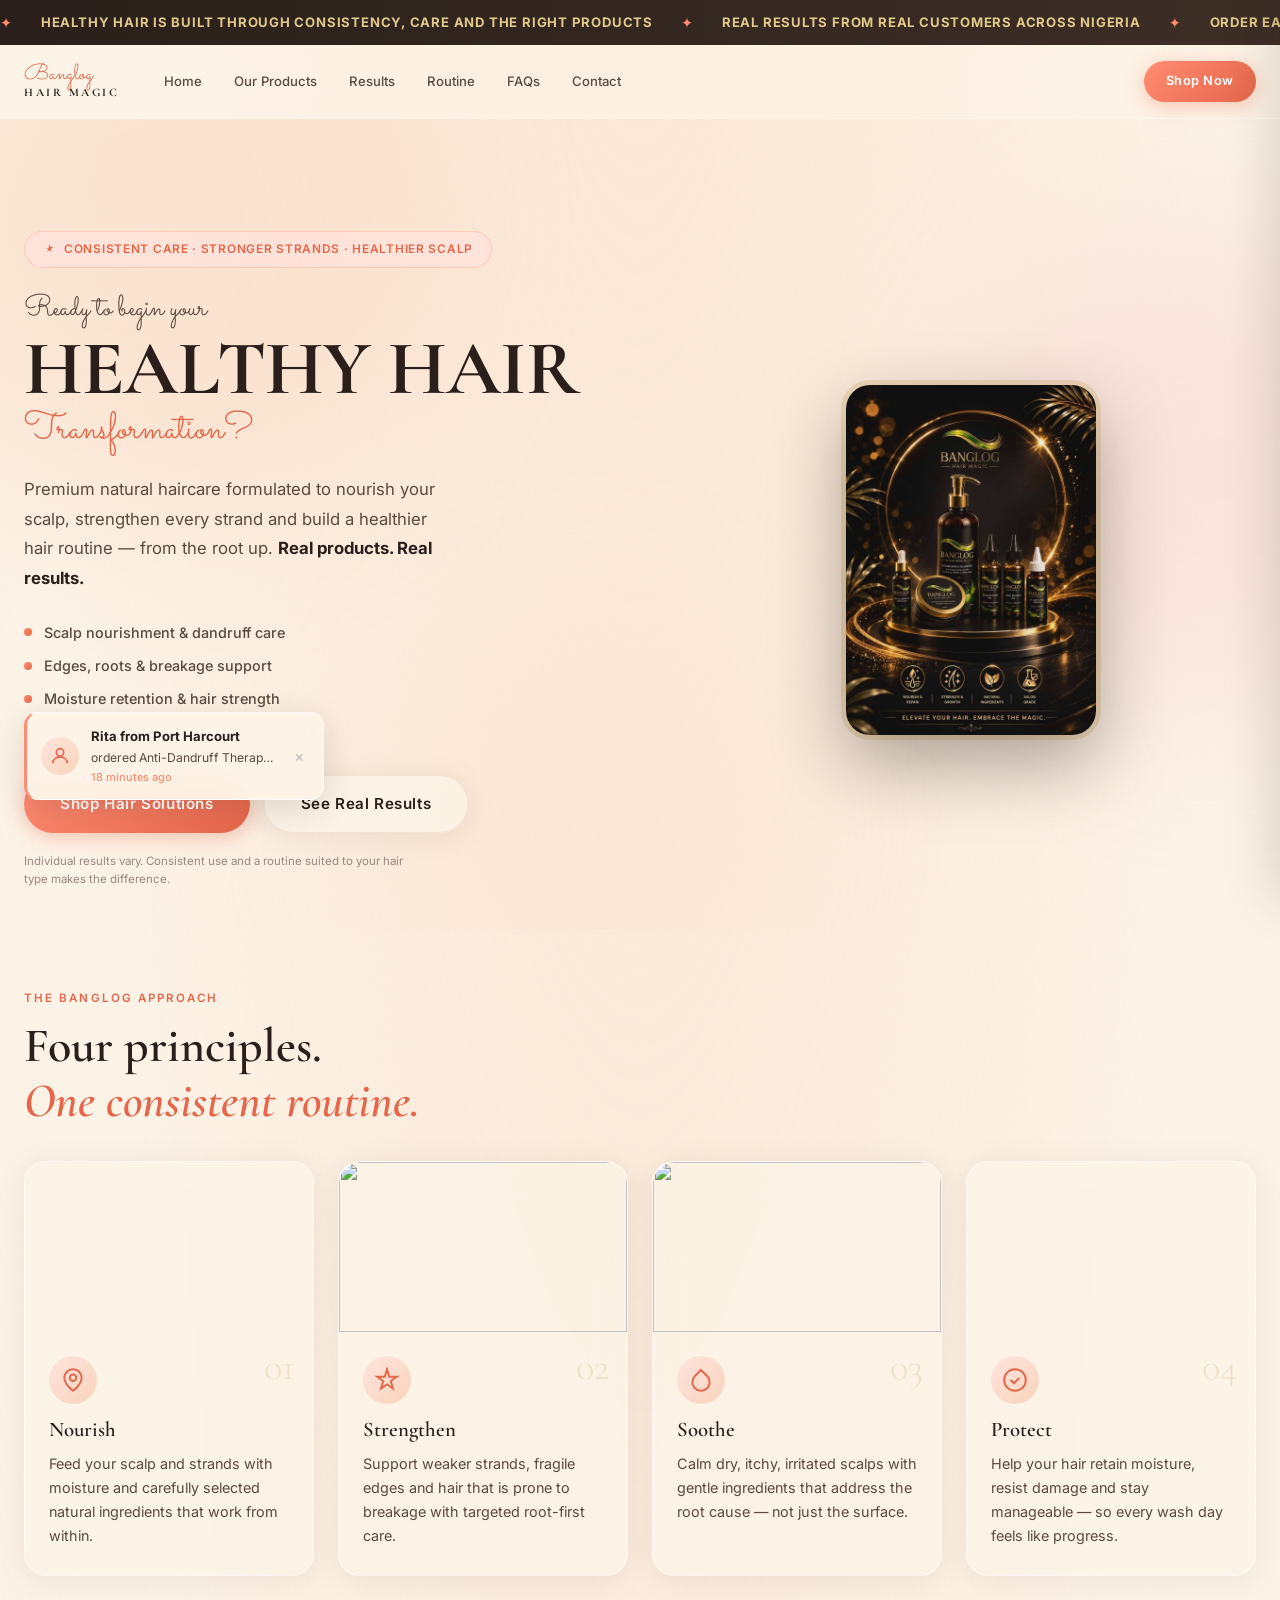
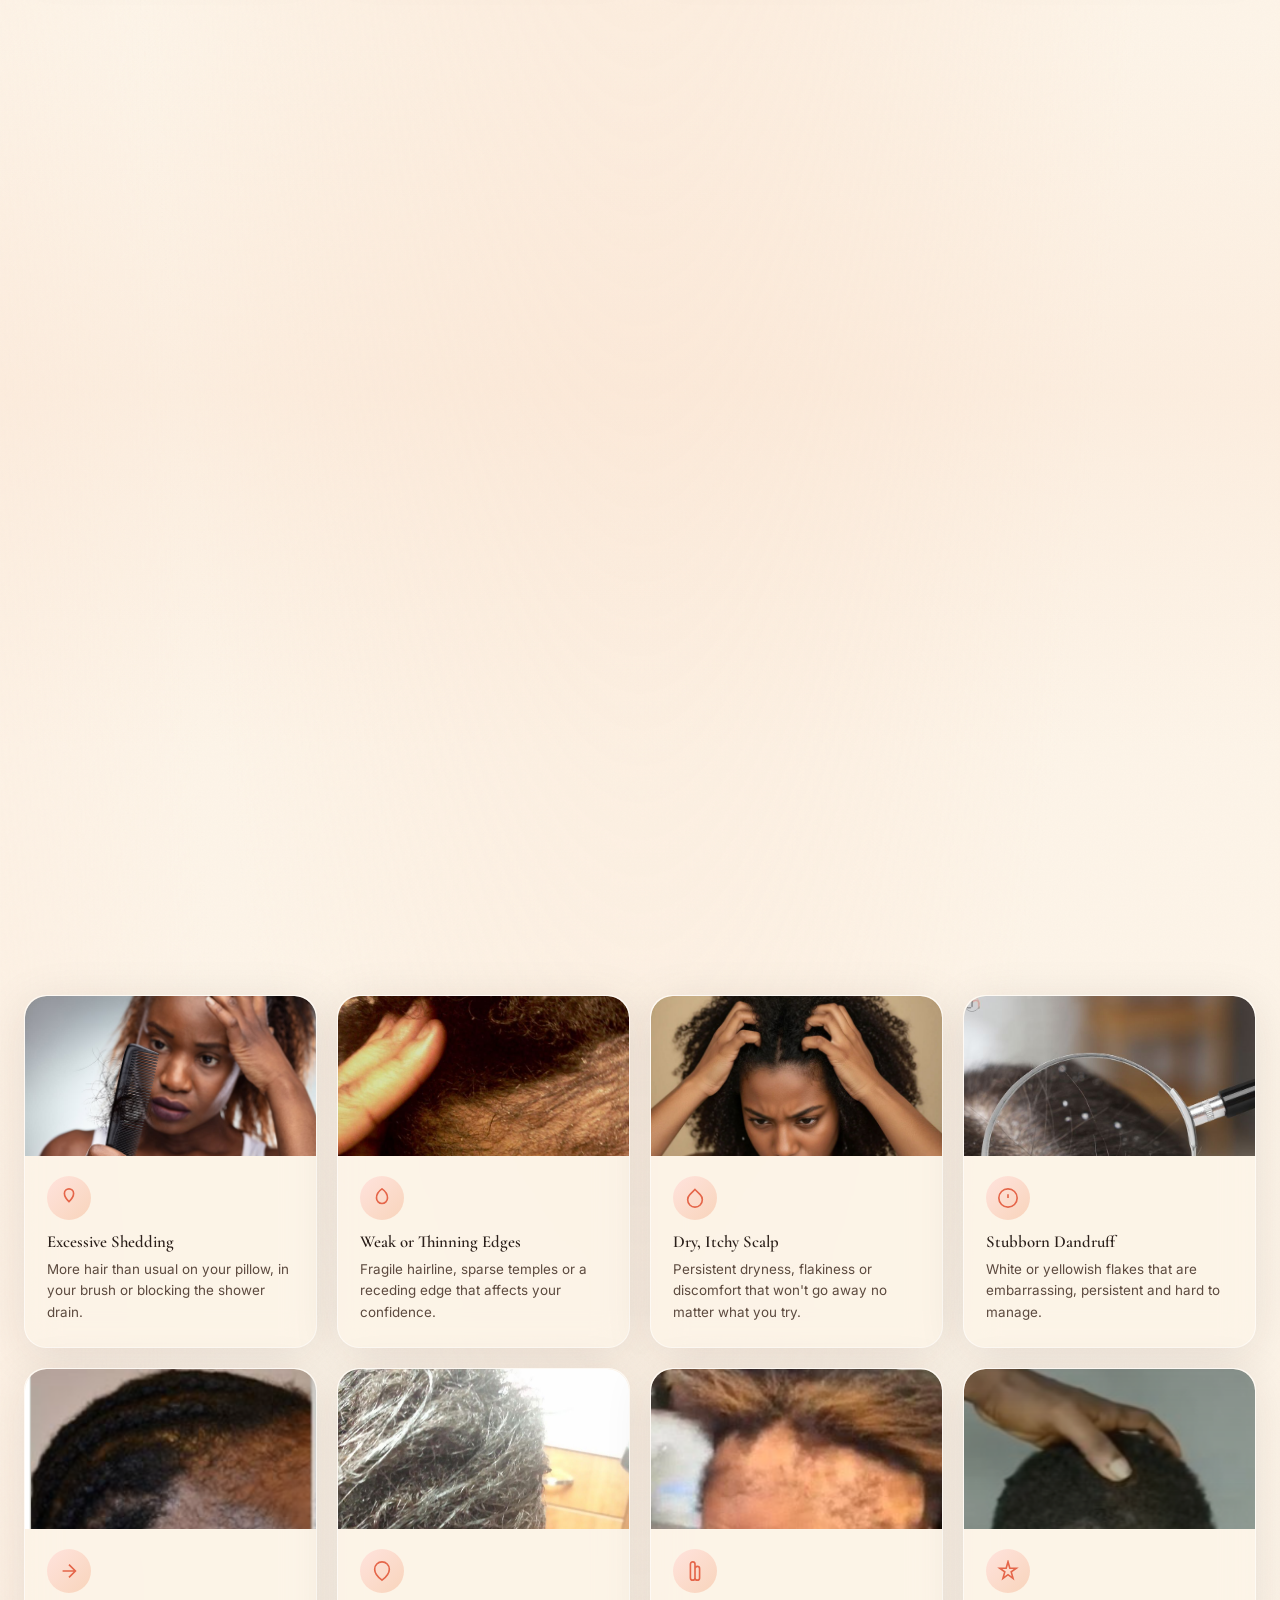
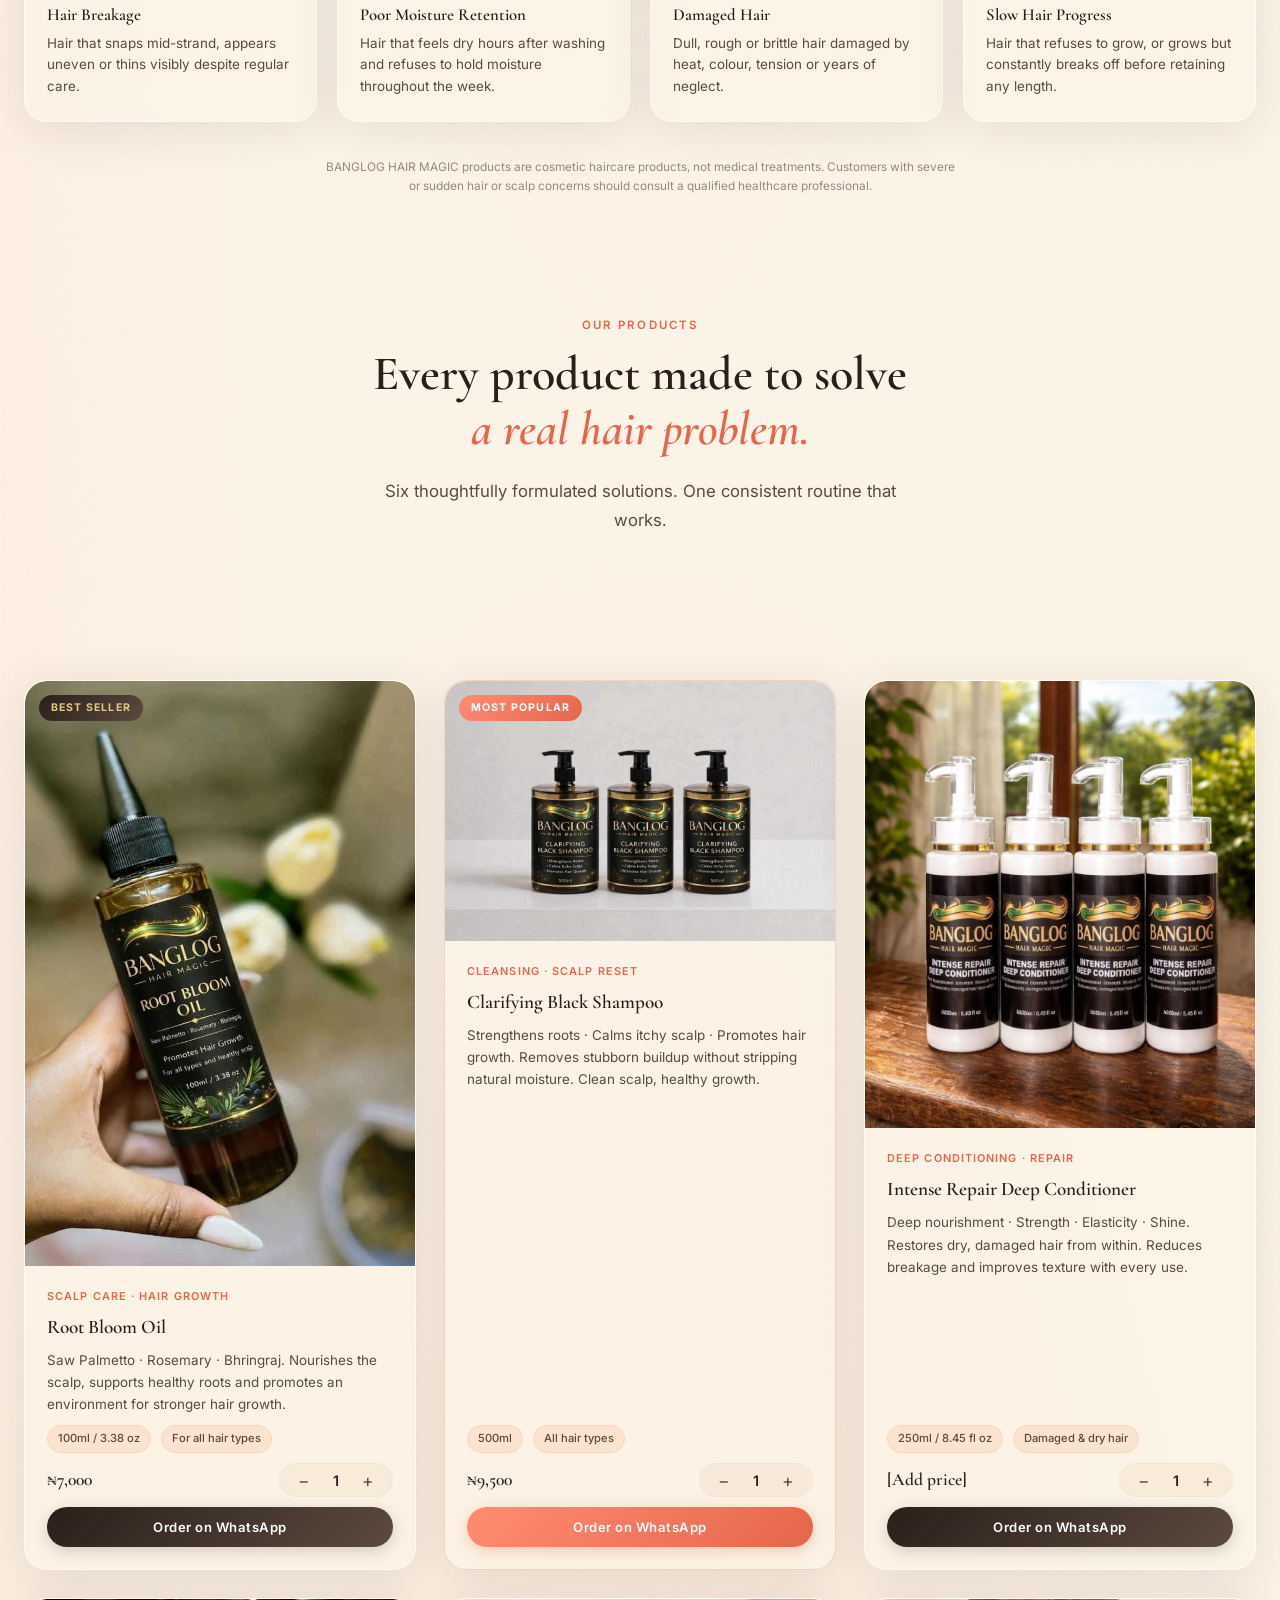
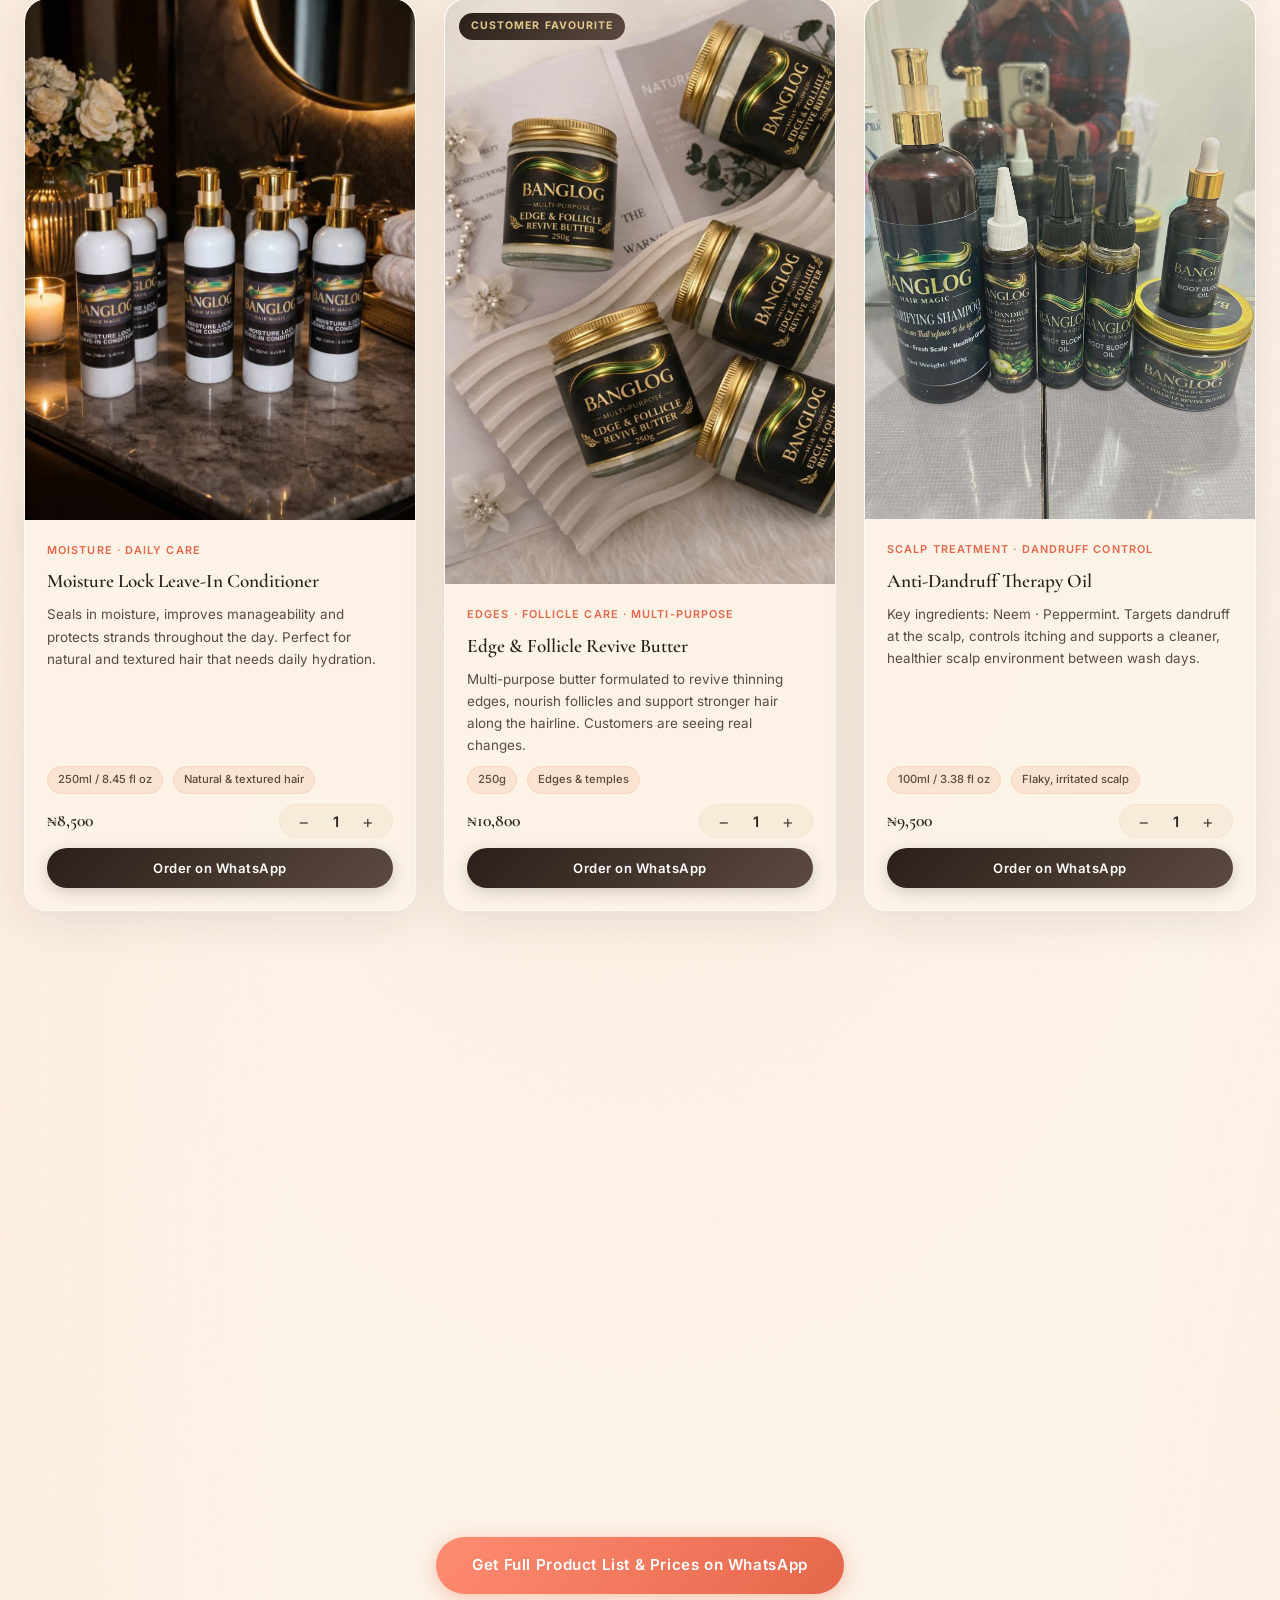
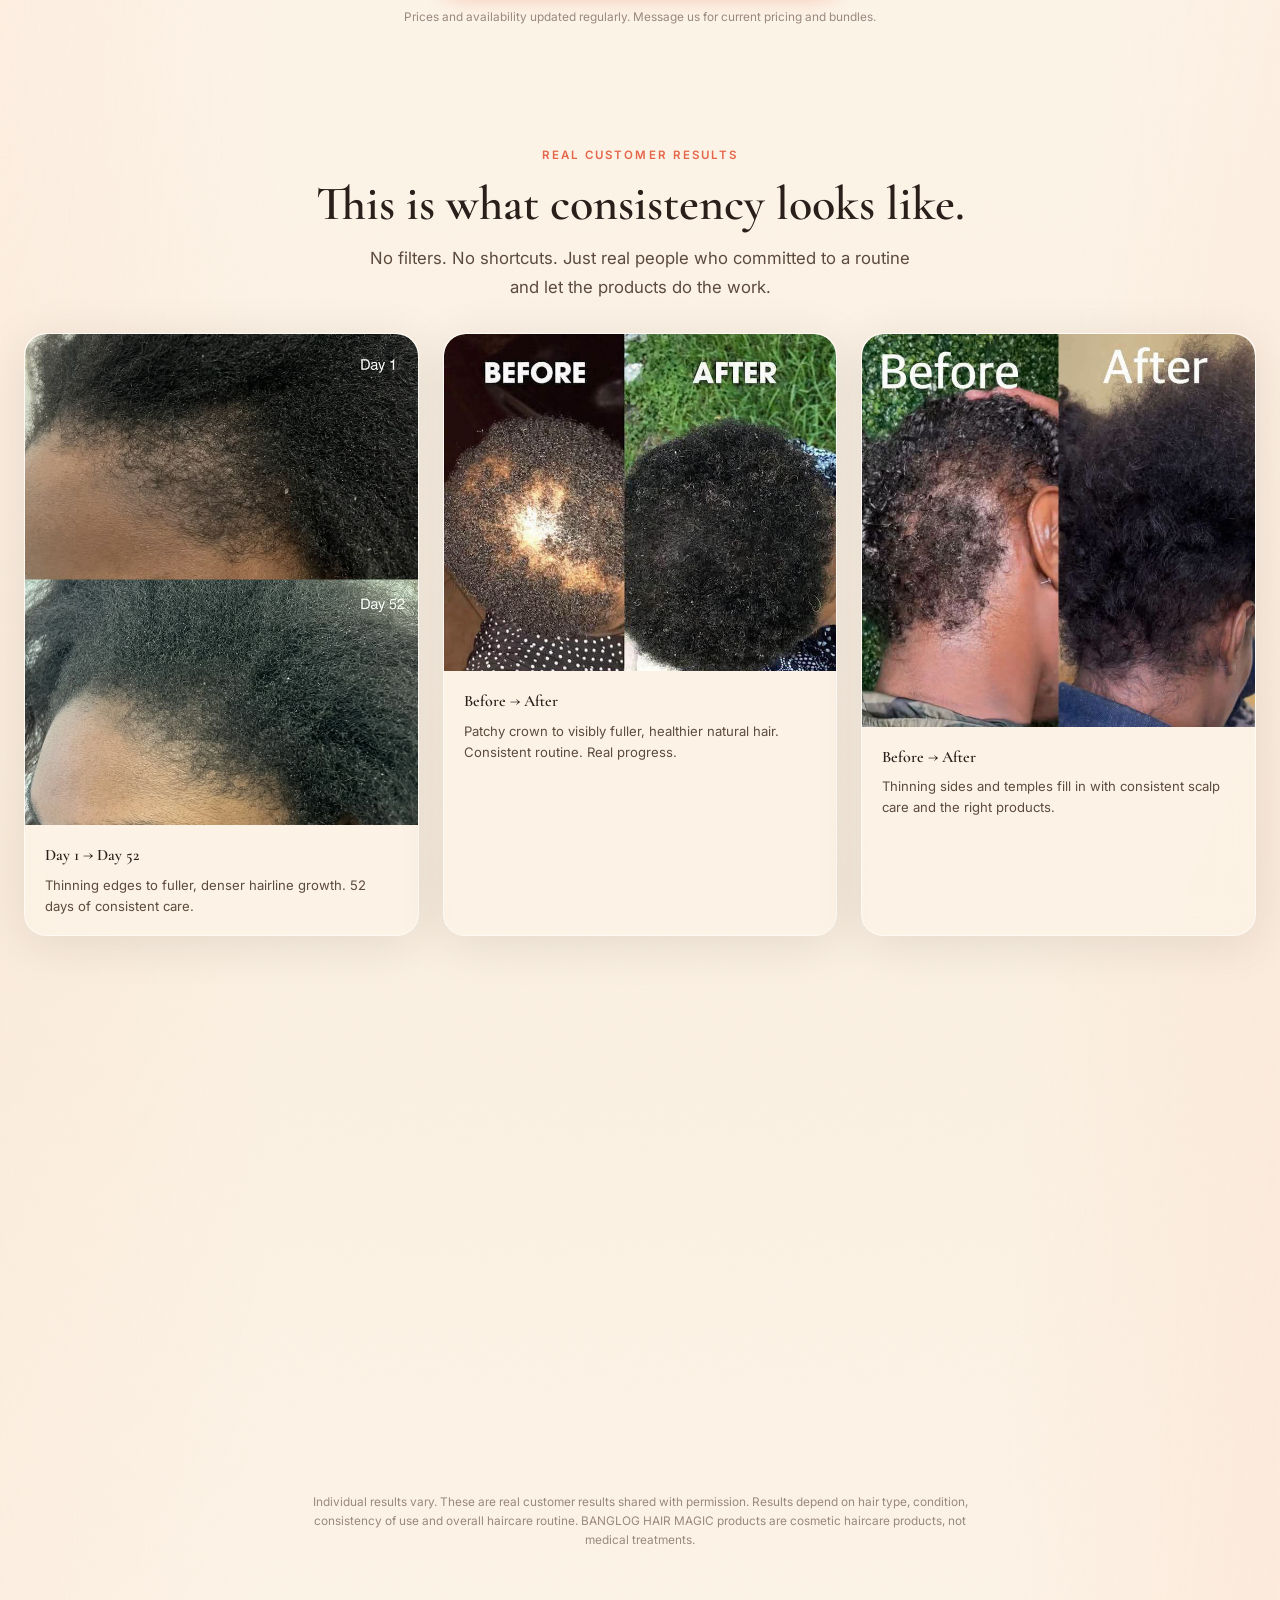
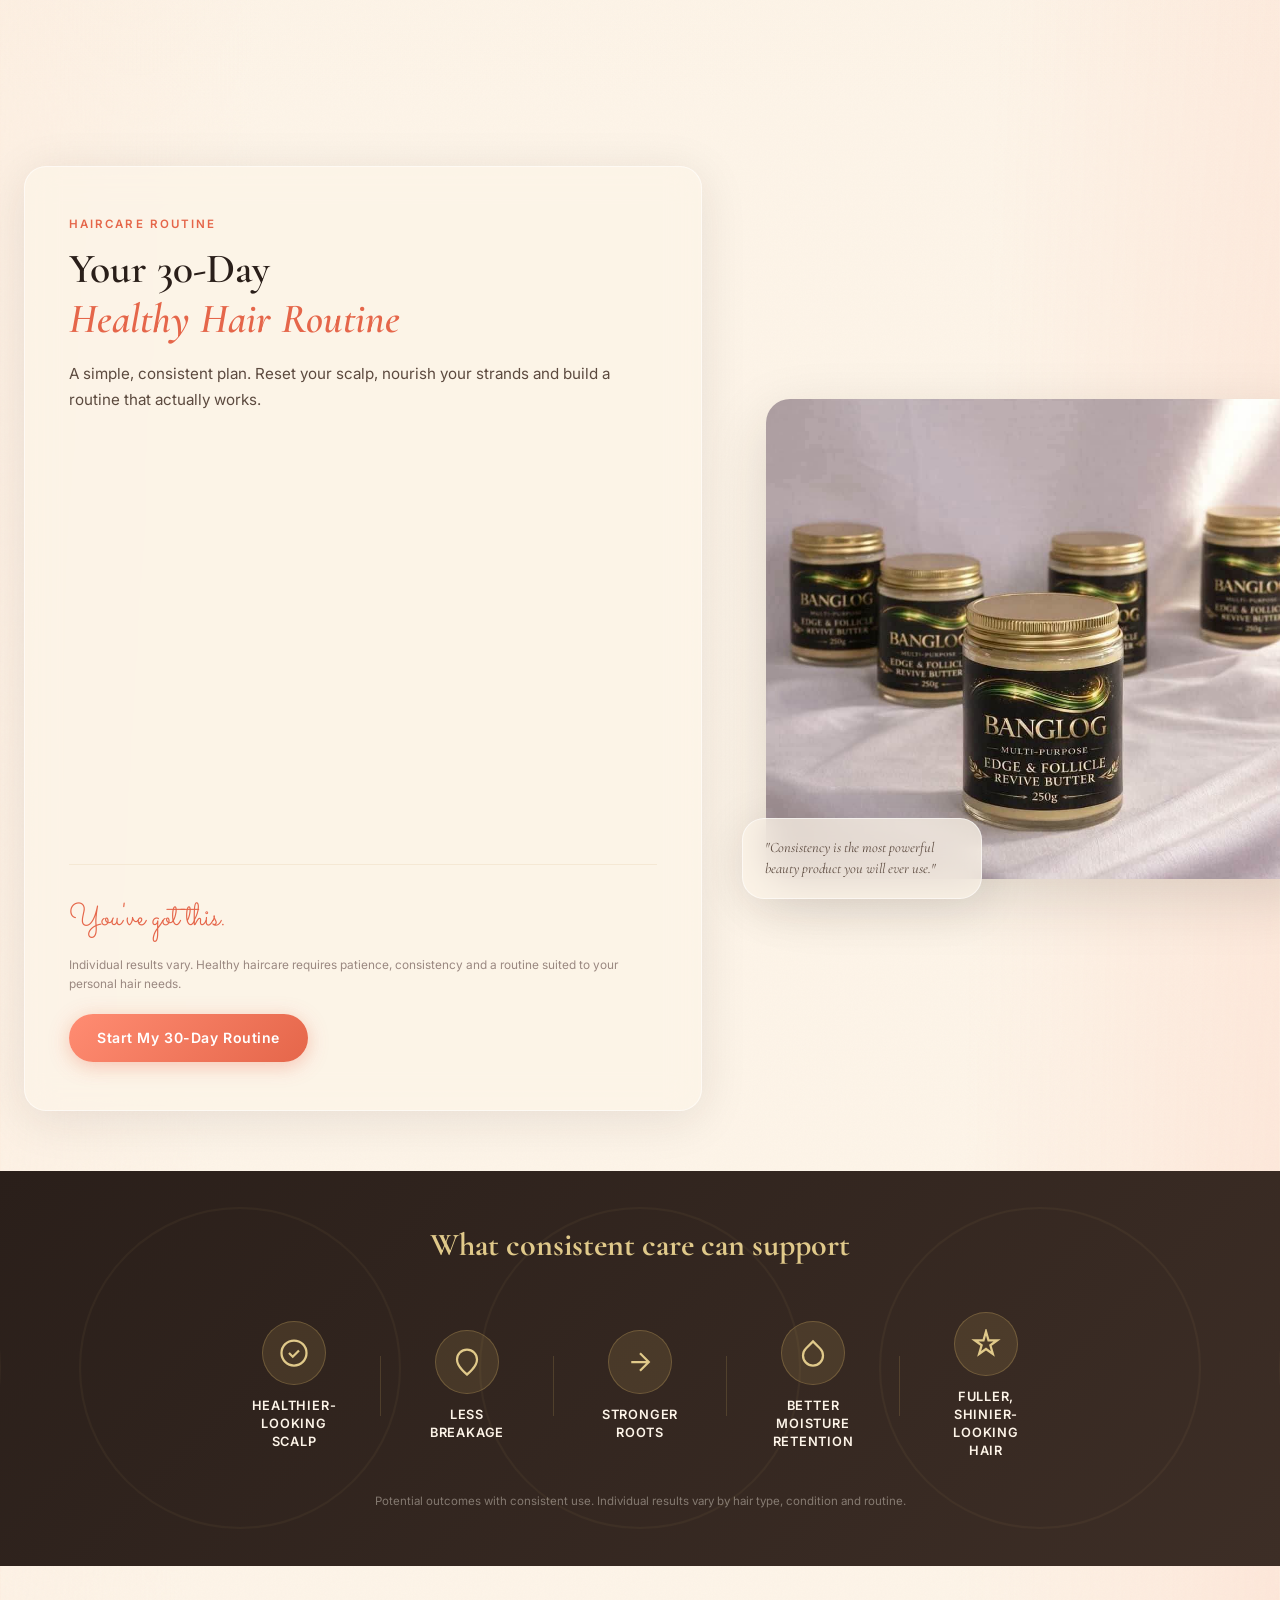
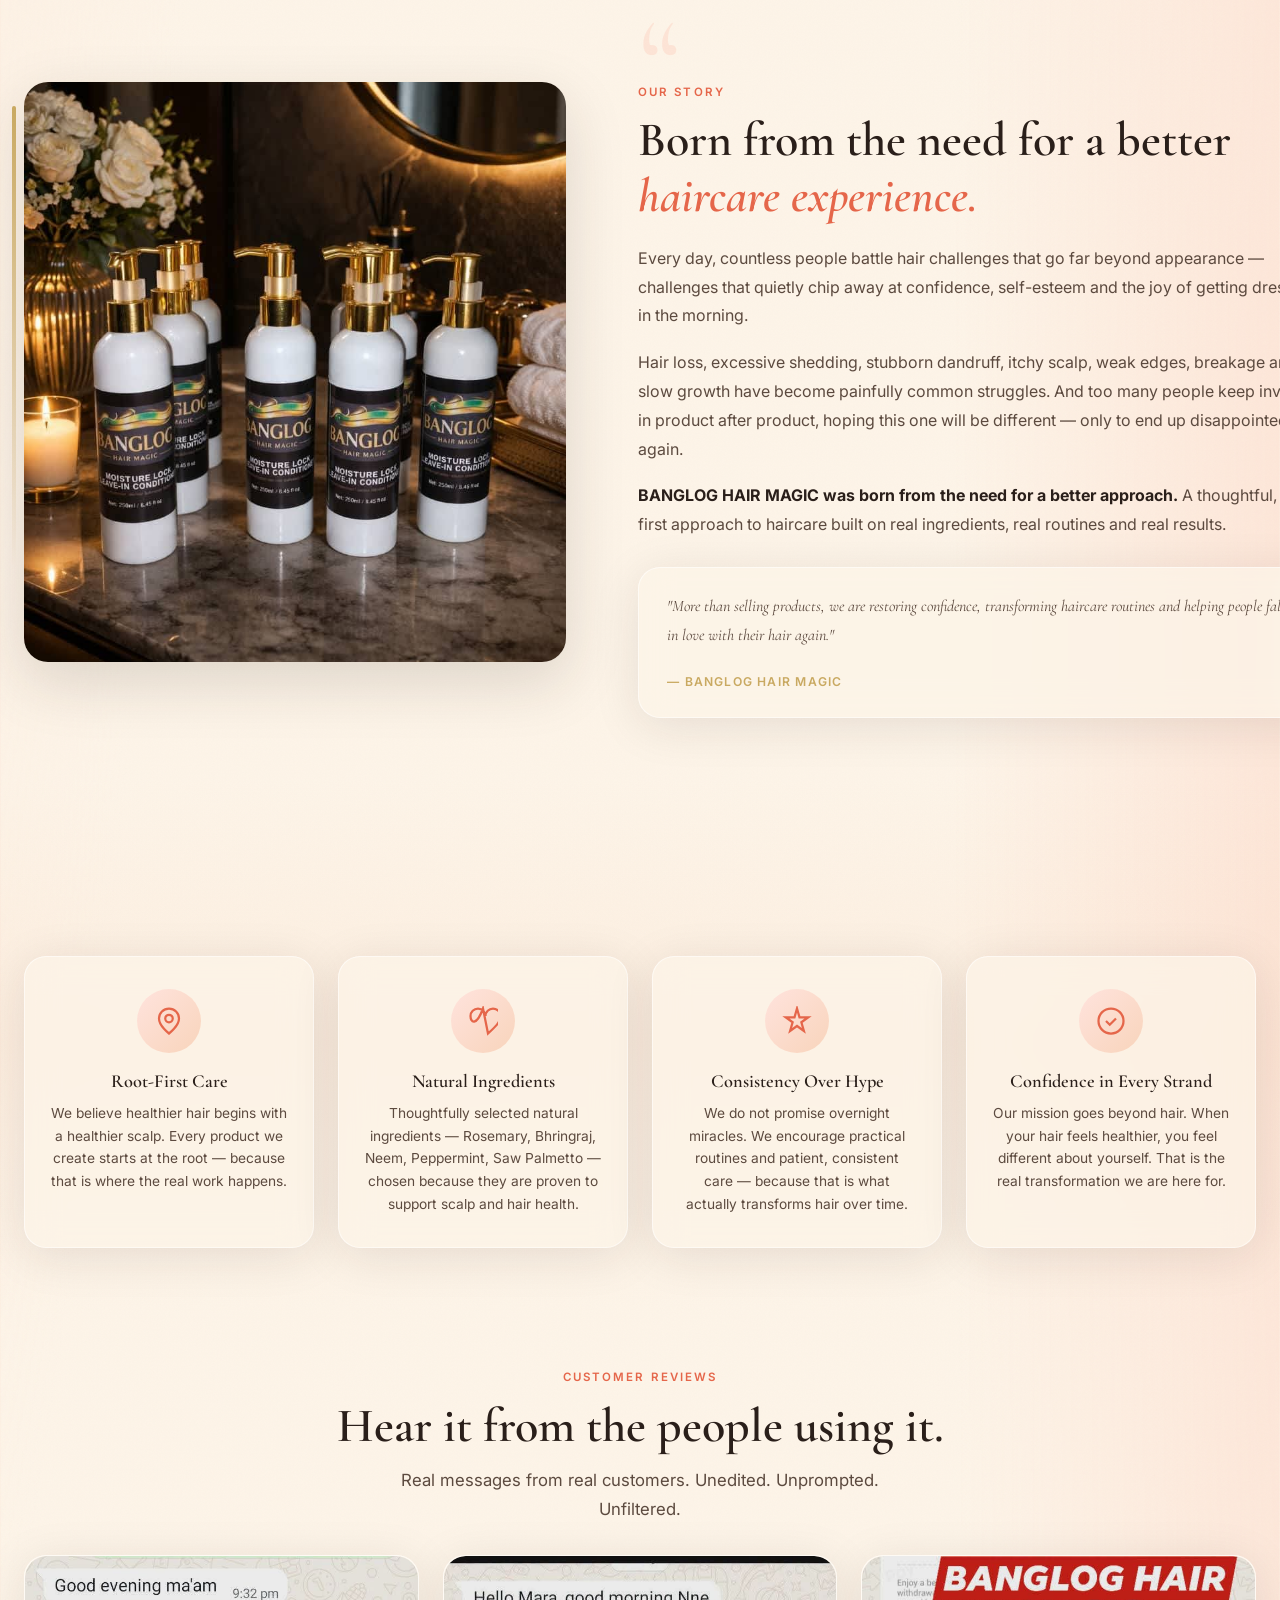
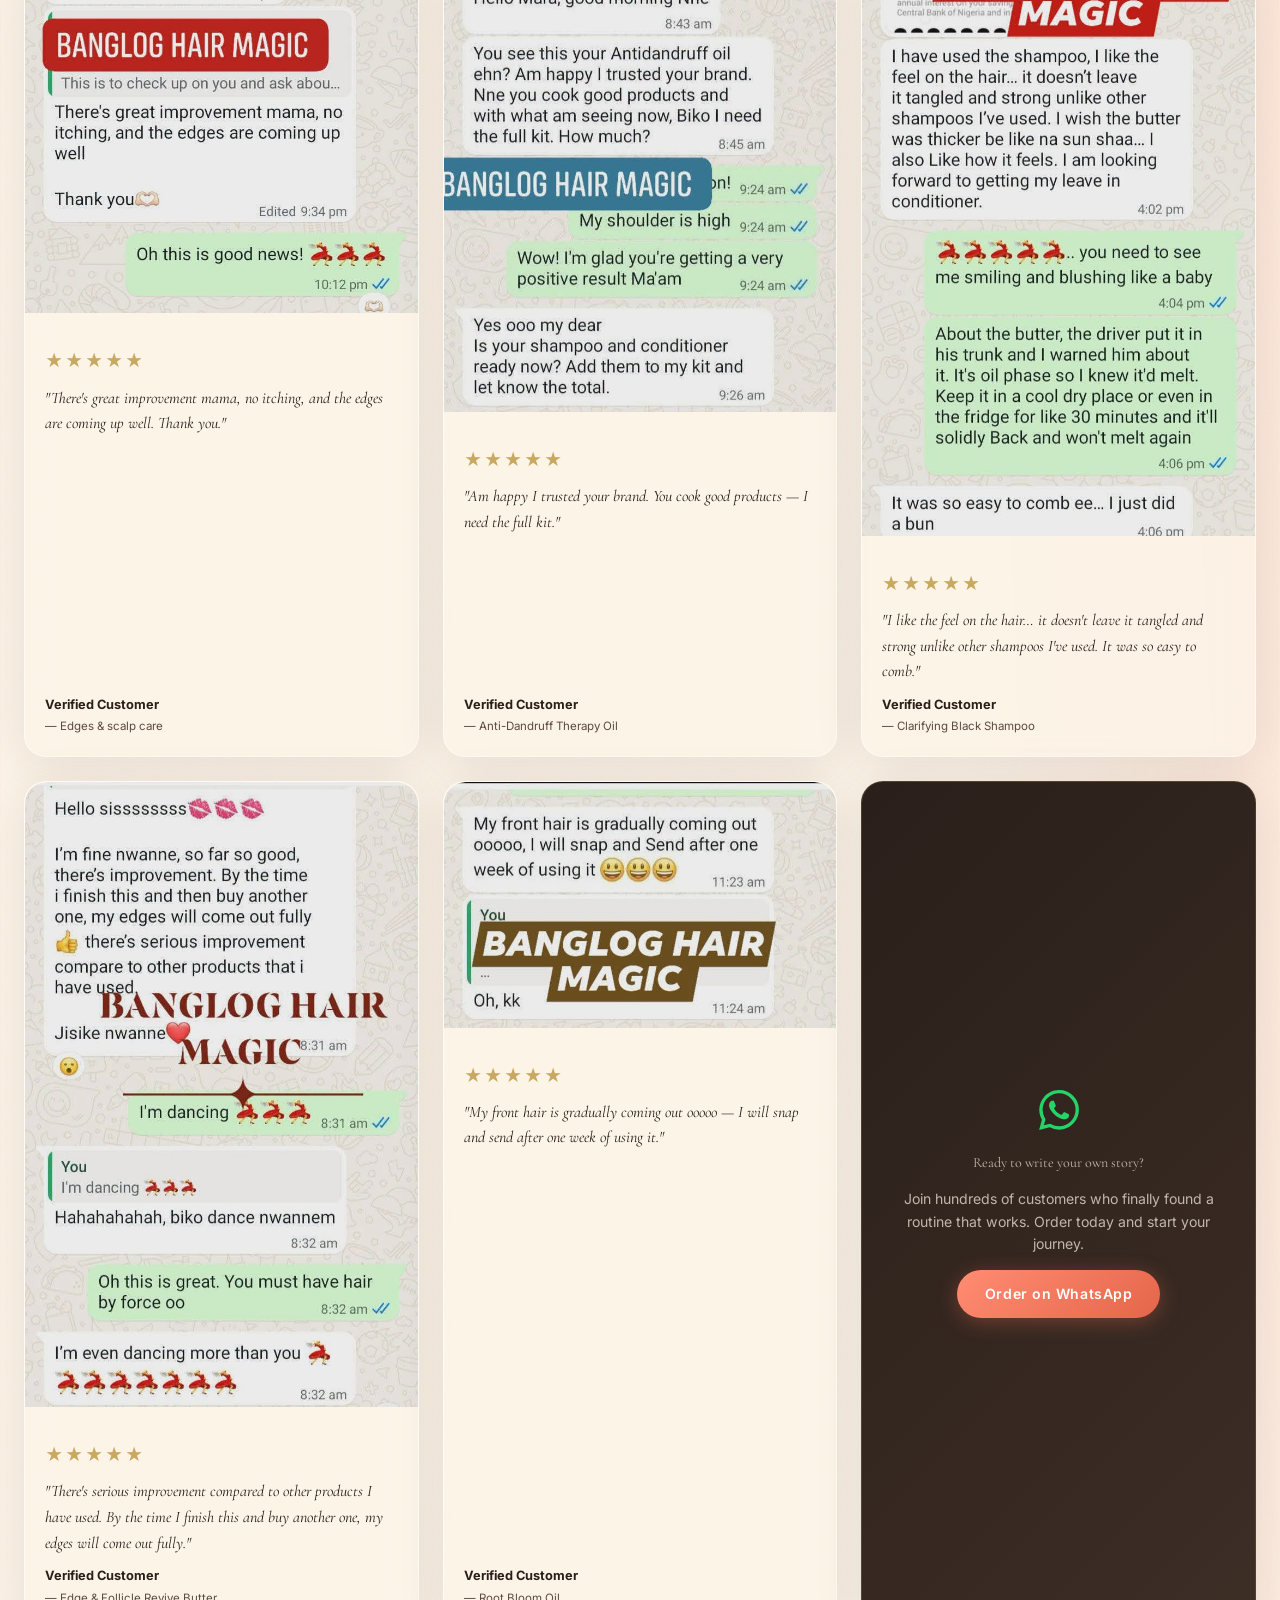
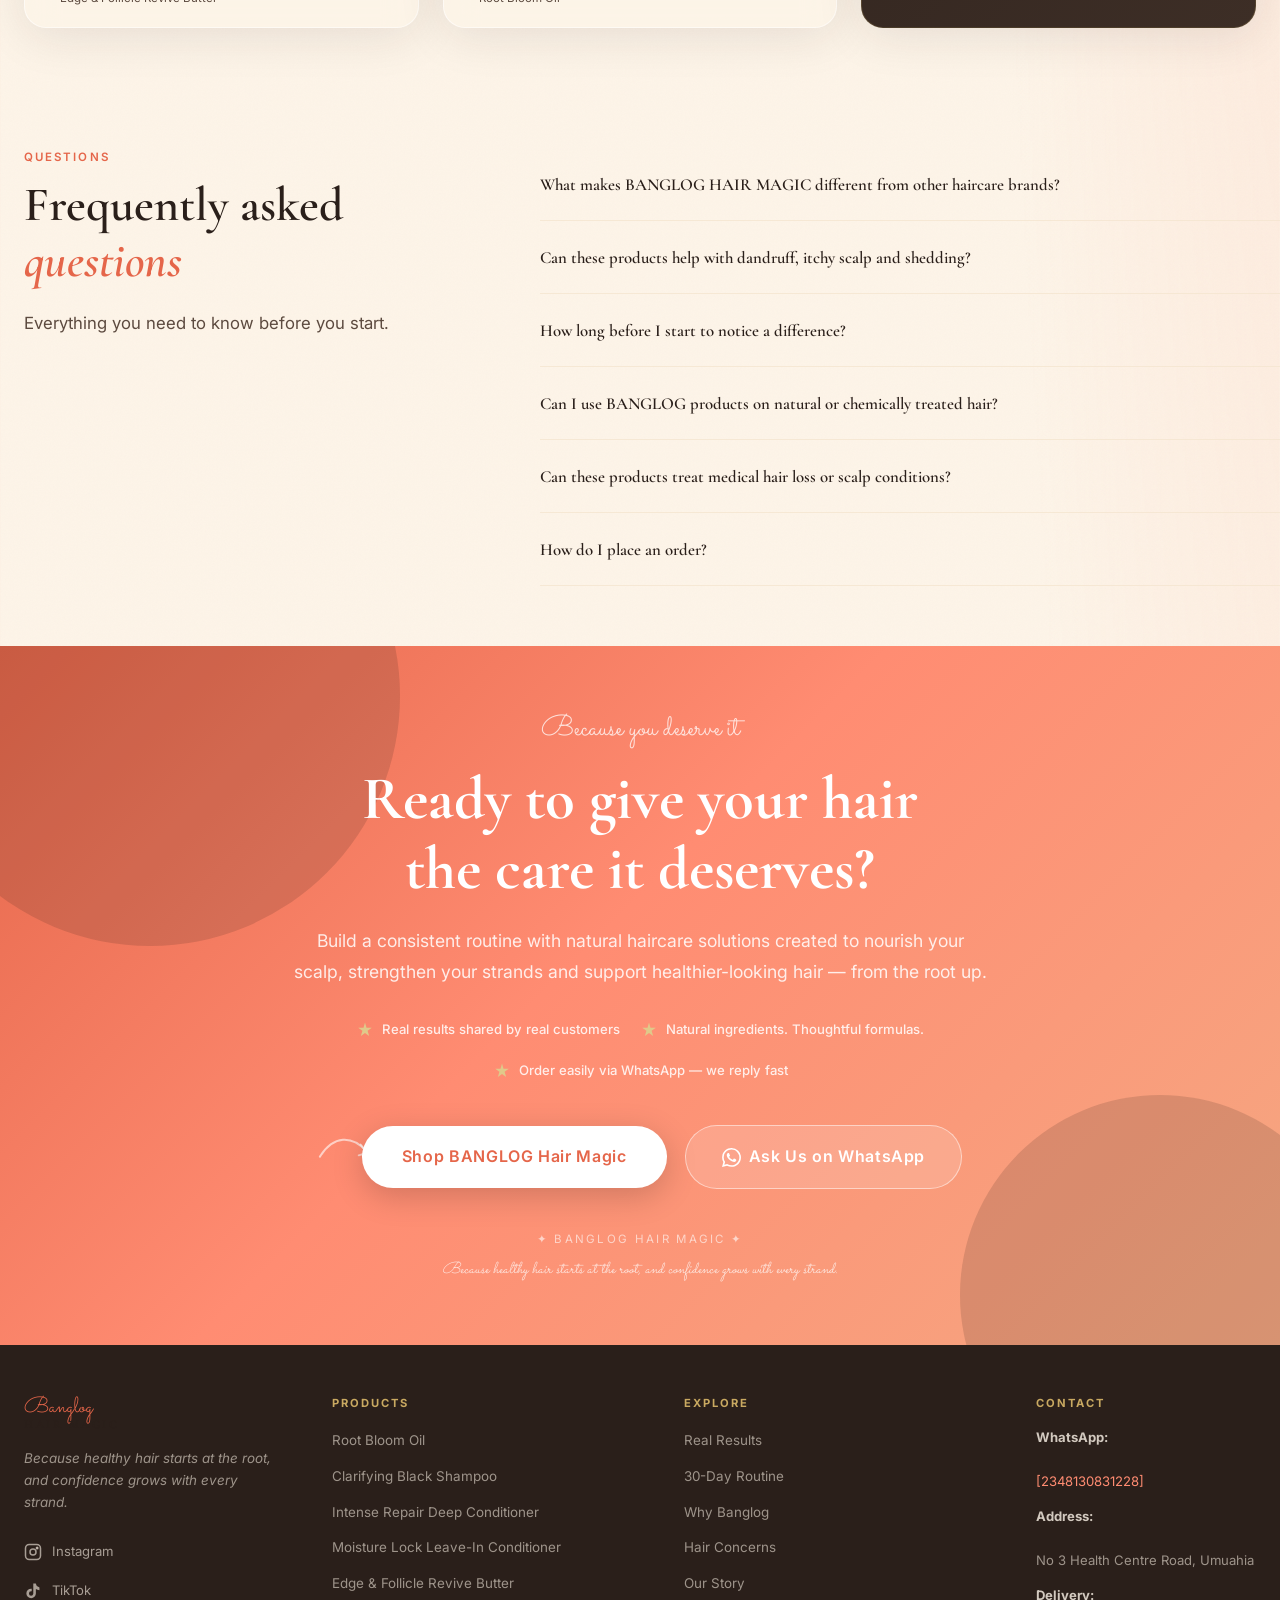
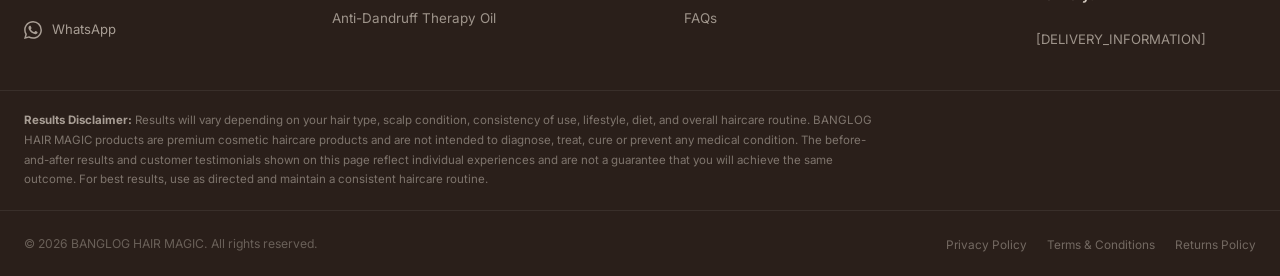
==== commit 4f54ac22: "Add all product prices and new 250ml Clarifying Shampoo card" ====
--- a/index.html
+++ b/index.html
@@ -379,7 +379,7 @@
           <p class="prod-benefit">Saw Palmetto · Rosemary · Bhringraj. Nourishes the scalp, supports healthy roots and promotes an environment for stronger hair growth.</p>
           <div class="prod-meta"><span>100ml / 3.38 oz</span><span>For all hair types</span></div>
           <div class="product-footer">
-            <span class="product-price">[Add price]</span>
+            <span class="product-price">₦7,000</span>
             <div class="product-qty" role="group" aria-label="Quantity">
               <button class="qty-btn qty-minus" aria-label="Decrease quantity">−</button>
               <span class="qty-val" aria-live="polite">1</span>
@@ -436,6 +436,7 @@
             </div>
           </div>
           <button class="btn btn-order" data-product="Intense Repair Deep Conditioner (250ml)">Order on WhatsApp</button>
+
         </div>
       </article>
 
@@ -452,7 +453,7 @@
           <p class="prod-benefit">Seals in moisture, improves manageability and protects strands throughout the day. Perfect for natural and textured hair that needs daily hydration.</p>
           <div class="prod-meta"><span>250ml / 8.45 fl oz</span><span>Natural &amp; textured hair</span></div>
           <div class="product-footer">
-            <span class="product-price">[Add price]</span>
+            <span class="product-price">₦8,500</span>
             <div class="product-qty" role="group" aria-label="Quantity">
               <button class="qty-btn qty-minus" aria-label="Decrease quantity">−</button>
               <span class="qty-val" aria-live="polite">1</span>
@@ -460,6 +461,7 @@
             </div>
           </div>
           <button class="btn btn-order" data-product="Moisture Lock Leave-In Conditioner (250ml)">Order on WhatsApp</button>
+
         </div>
       </article>
 
@@ -477,7 +479,7 @@
           <p class="prod-benefit">Multi-purpose butter formulated to revive thinning edges, nourish follicles and support stronger hair along the hairline. Customers are seeing real changes.</p>
           <div class="prod-meta"><span>250g</span><span>Edges &amp; temples</span></div>
           <div class="product-footer">
-            <span class="product-price">[Add price]</span>
+            <span class="product-price">₦10,800</span>
             <div class="product-qty" role="group" aria-label="Quantity">
               <button class="qty-btn qty-minus" aria-label="Decrease quantity">−</button>
               <span class="qty-val" aria-live="polite">1</span>
@@ -501,7 +503,7 @@
           <p class="prod-benefit">Key ingredients: Neem · Peppermint. Targets dandruff at the scalp, controls itching and supports a cleaner, healthier scalp environment between wash days.</p>
           <div class="prod-meta"><span>100ml / 3.38 fl oz</span><span>Flaky, irritated scalp</span></div>
           <div class="product-footer">
-            <span class="product-price">[Add price]</span>
+            <span class="product-price">₦9,500</span>
             <div class="product-qty" role="group" aria-label="Quantity">
               <button class="qty-btn qty-minus" aria-label="Decrease quantity">−</button>
               <span class="qty-val" aria-live="polite">1</span>
@@ -509,6 +511,30 @@
             </div>
           </div>
           <button class="btn btn-order" data-product="Anti-Dandruff Therapy Oil (100ml)">Order on WhatsApp</button>
+        </div>
+      </article>
+
+      <!-- Product 7: Clarifying Black Shampoo 250ml -->
+      <article class="product-card glass-card" data-animate="fade-up" data-delay="600">
+        <div class="product-img-wrap">
+          <img src="741143162_1008443151972470_4924277704703177821_n.jpg"
+               alt="BANGLOG HAIR MAGIC Clarifying Black Shampoo 250ml — compact black pump bottle"
+               loading="lazy" class="product-photo" />
+        </div>
+        <div class="product-info">
+          <div class="product-cat">Cleansing · Scalp Reset</div>
+          <h3>Clarifying Black Shampoo <span style="font-size:.8em;font-weight:400">(250ml)</span></h3>
+          <p class="prod-benefit">Strengthens roots · Calms itchy scalp · Promotes hair growth. Same powerful clarifying formula in a smaller, travel-friendly size.</p>
+          <div class="prod-meta"><span>250ml</span><span>All hair types</span></div>
+          <div class="product-footer">
+            <span class="product-price">₦5,000</span>
+            <div class="product-qty" role="group" aria-label="Quantity">
+              <button class="qty-btn qty-minus" aria-label="Decrease quantity">−</button>
+              <span class="qty-val" aria-live="polite">1</span>
+              <button class="qty-btn qty-plus" aria-label="Increase quantity">+</button>
+            </div>
+          </div>
+          <button class="btn btn-order" data-product="Clarifying Black Shampoo (250ml)">Order on WhatsApp</button>
         </div>
       </article>
 
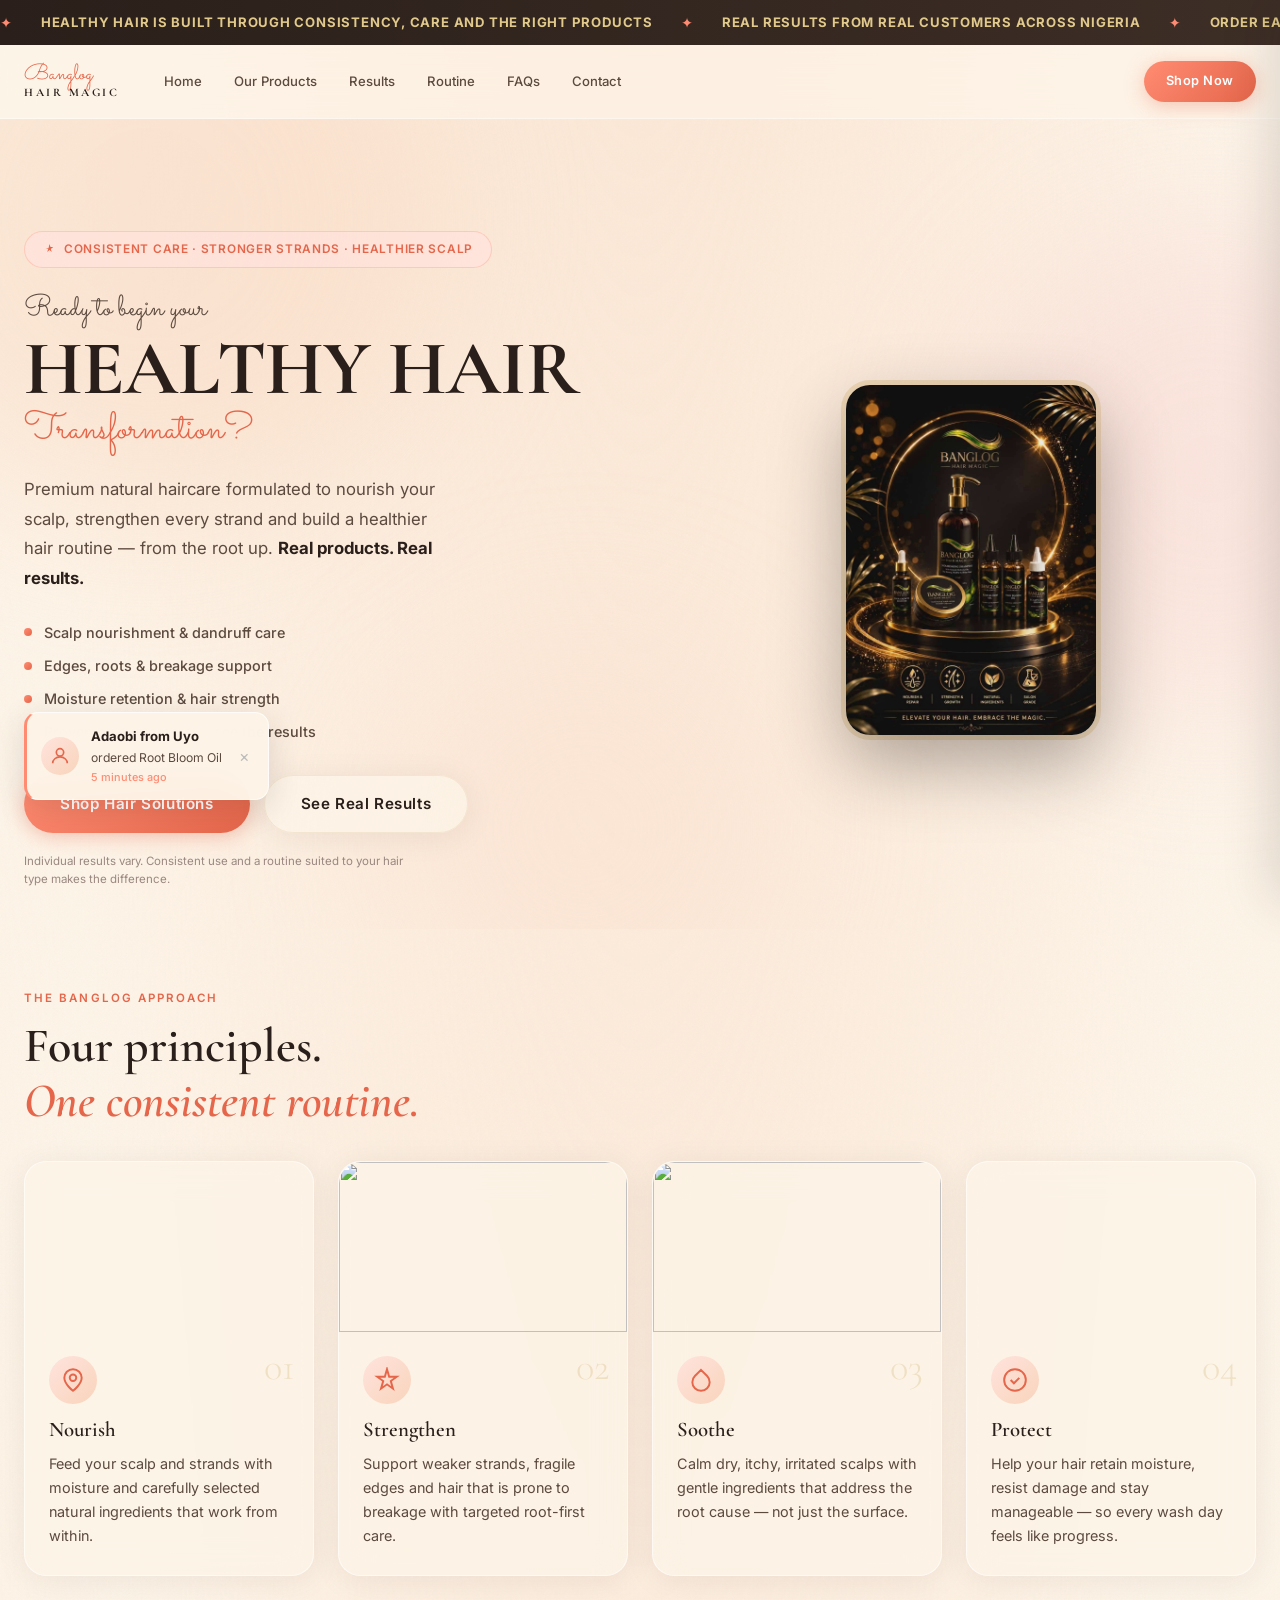
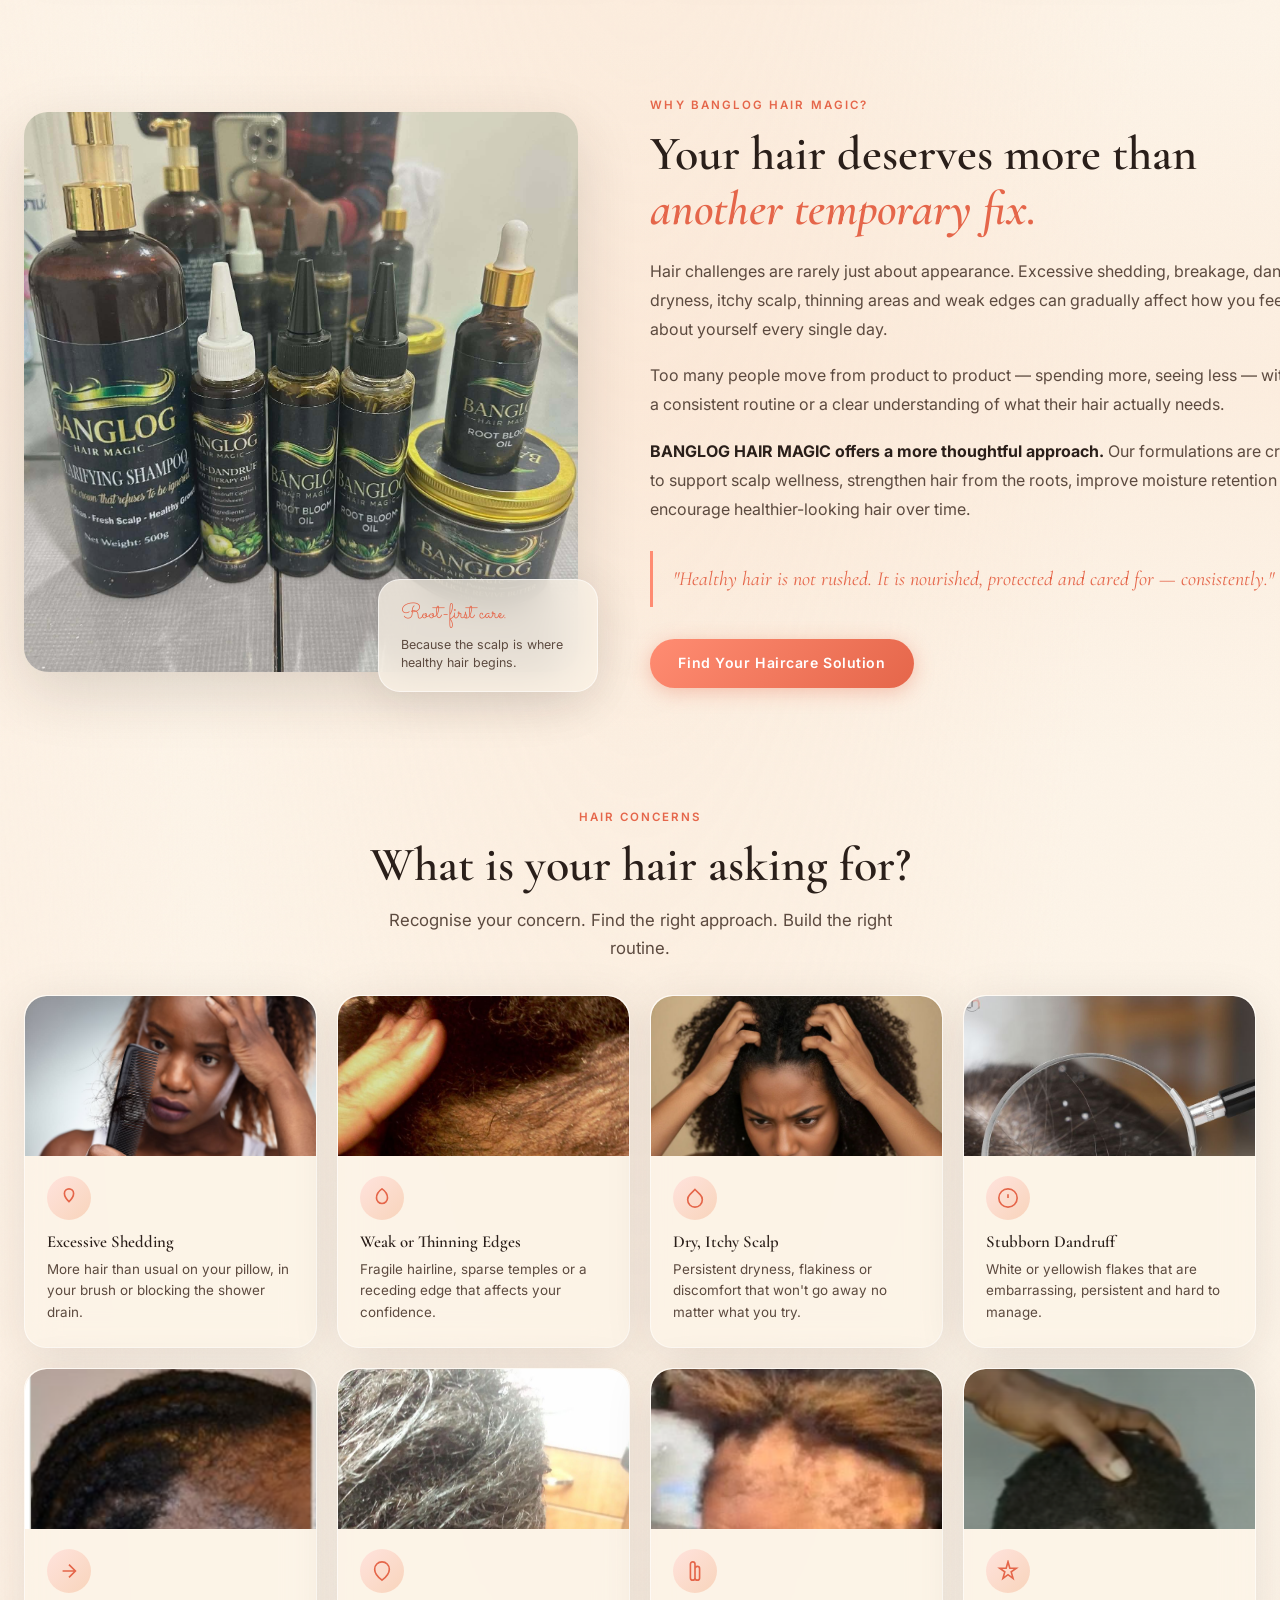
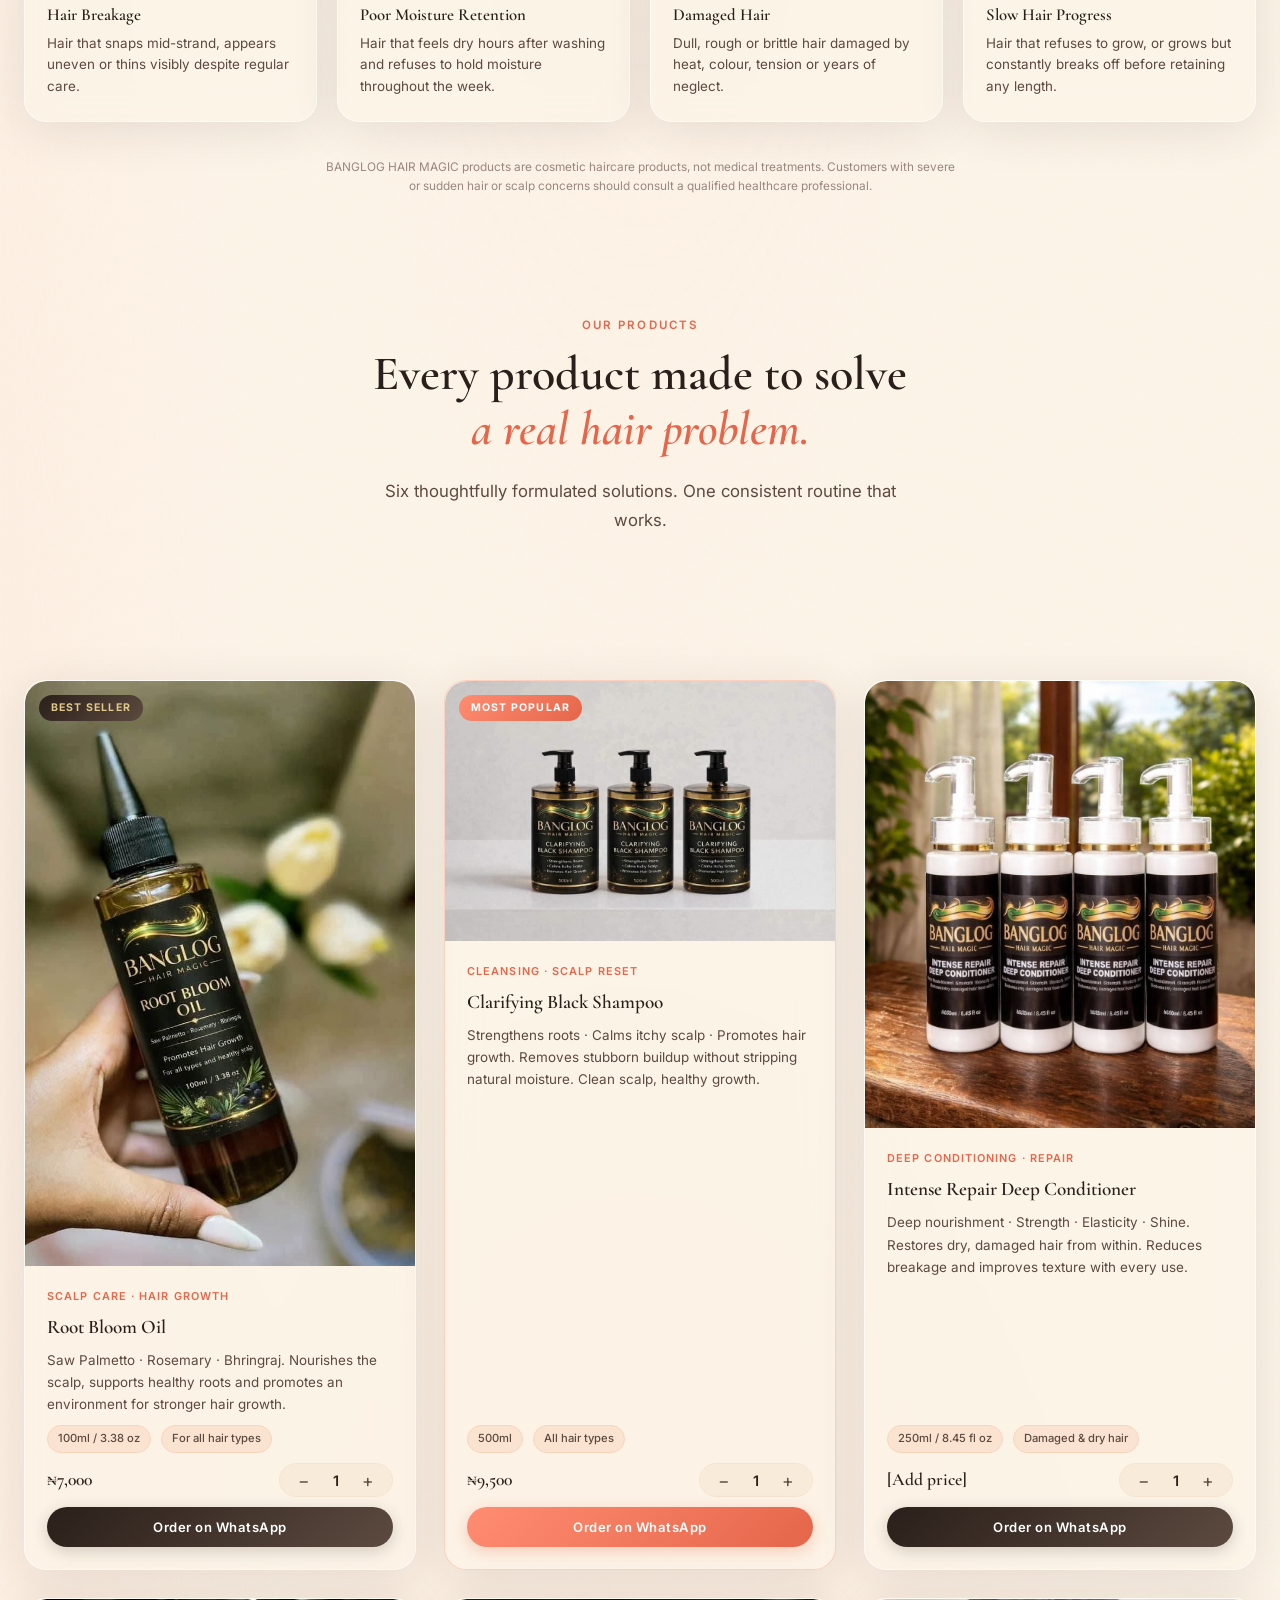
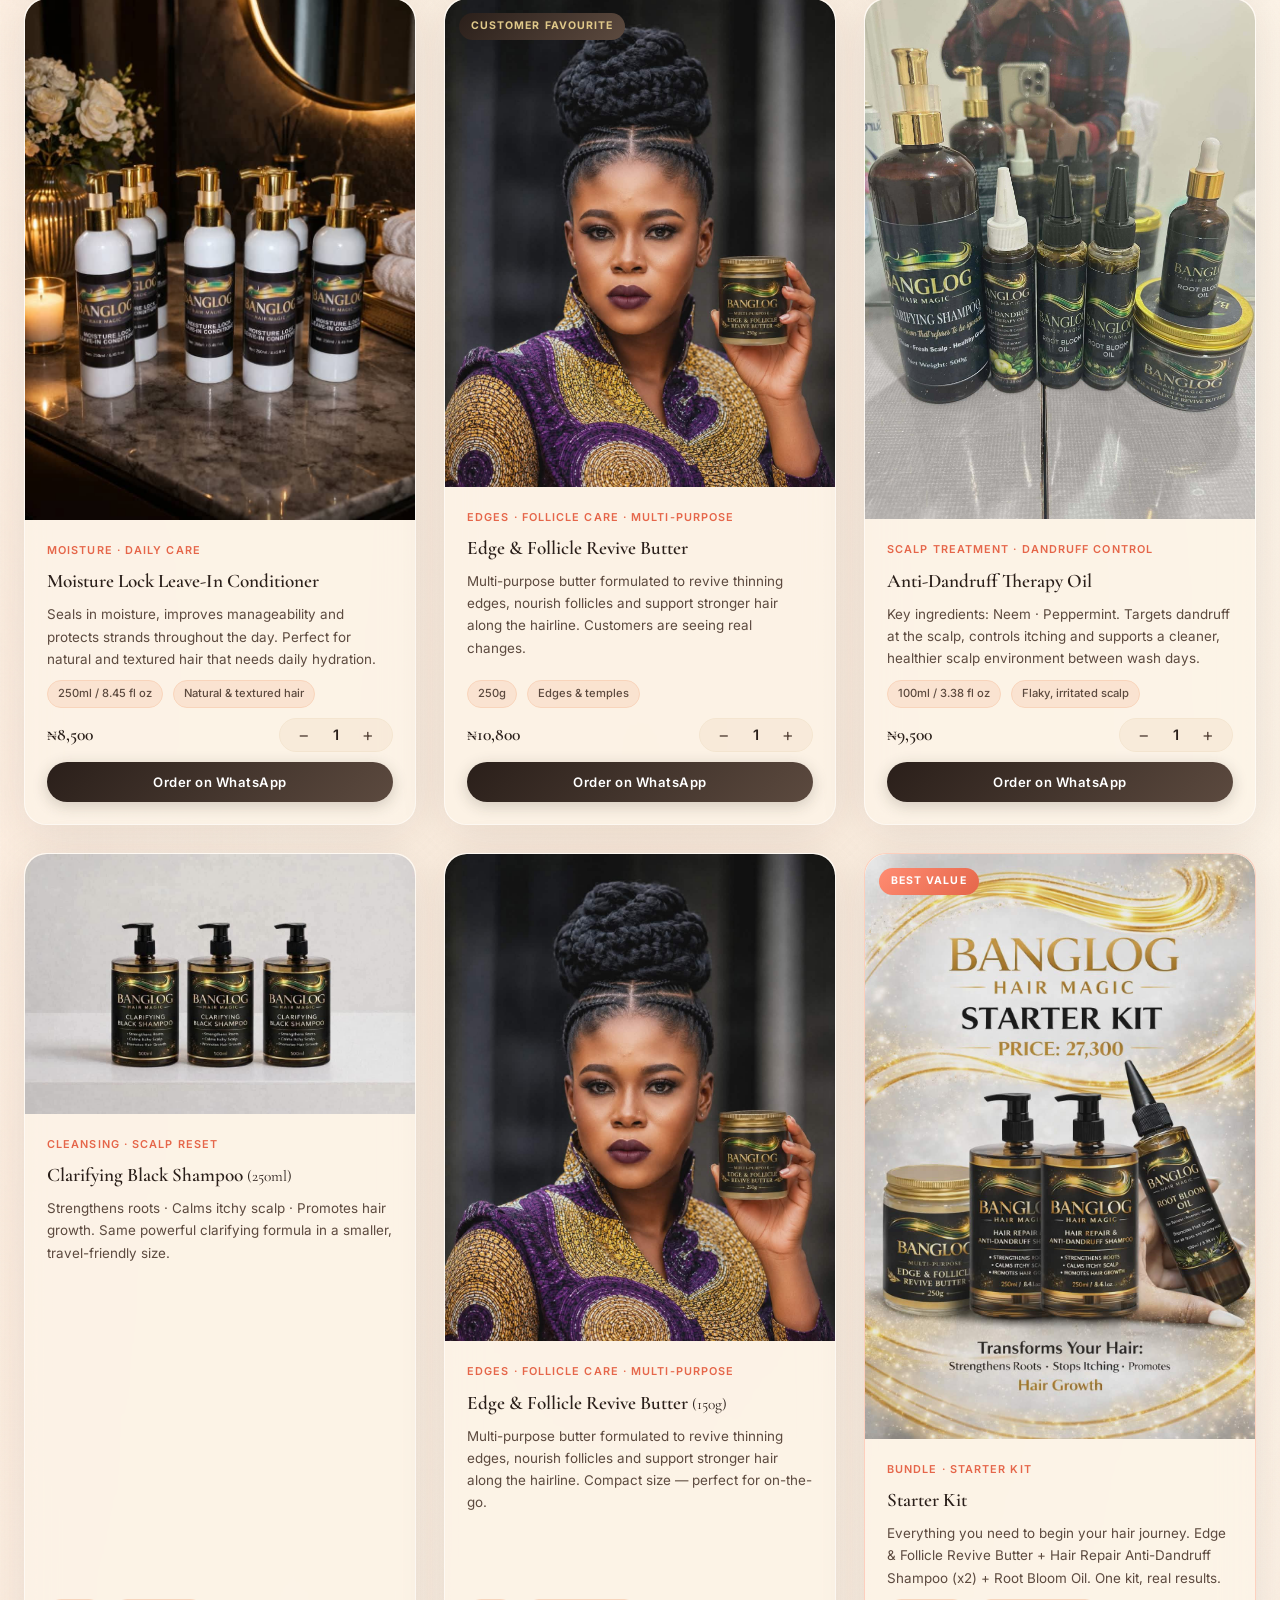
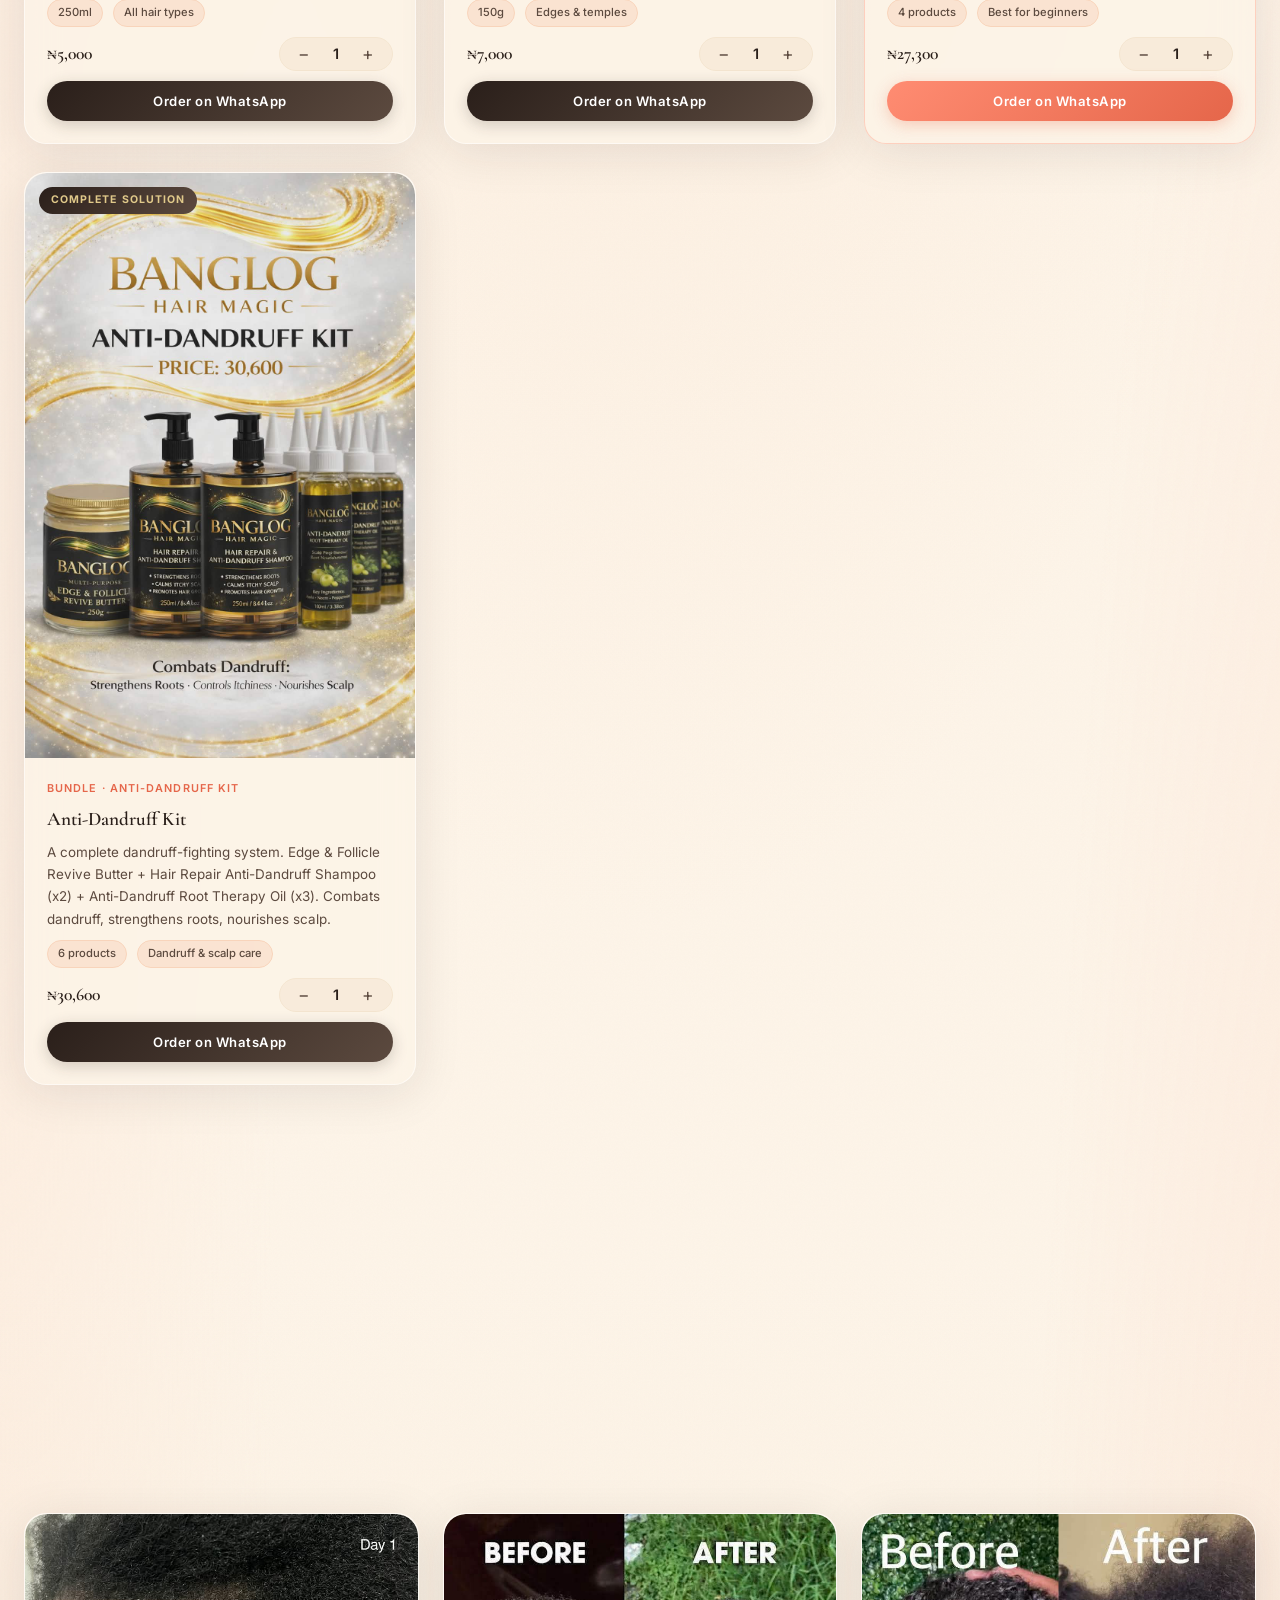
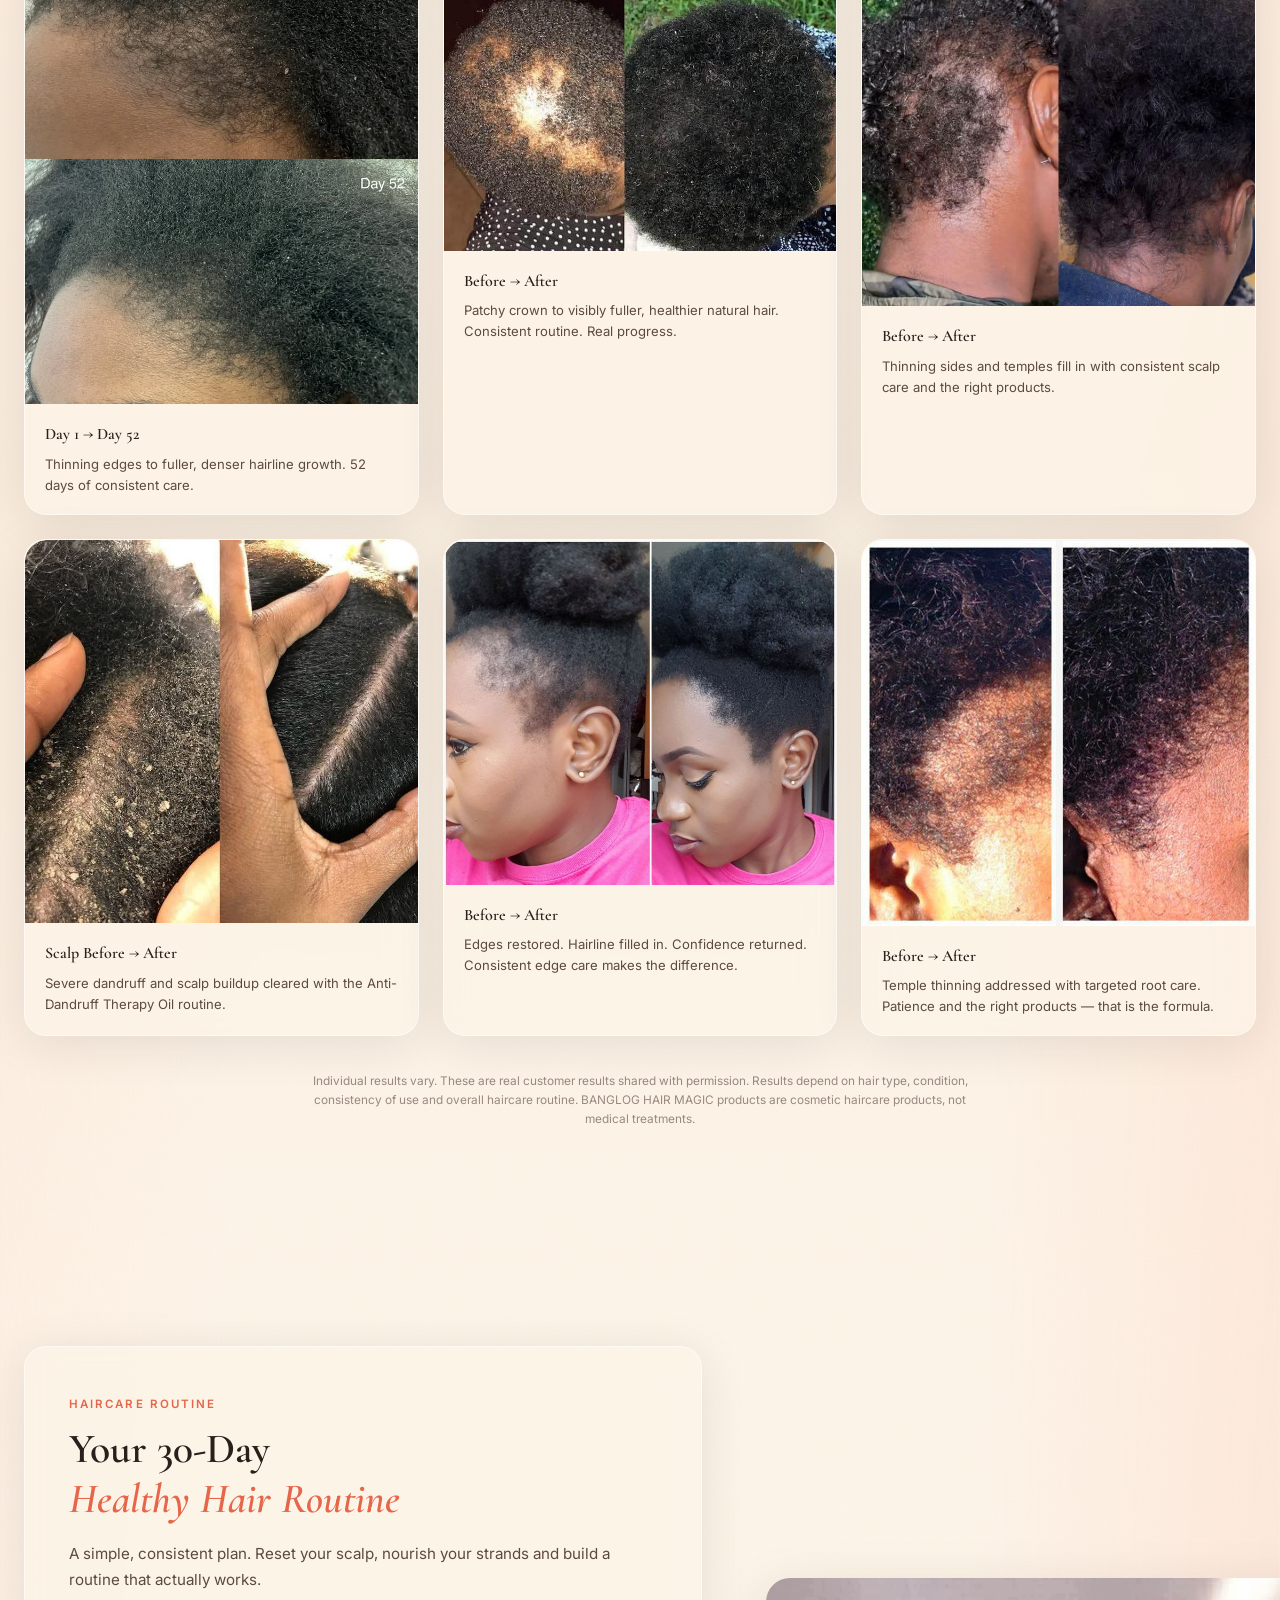
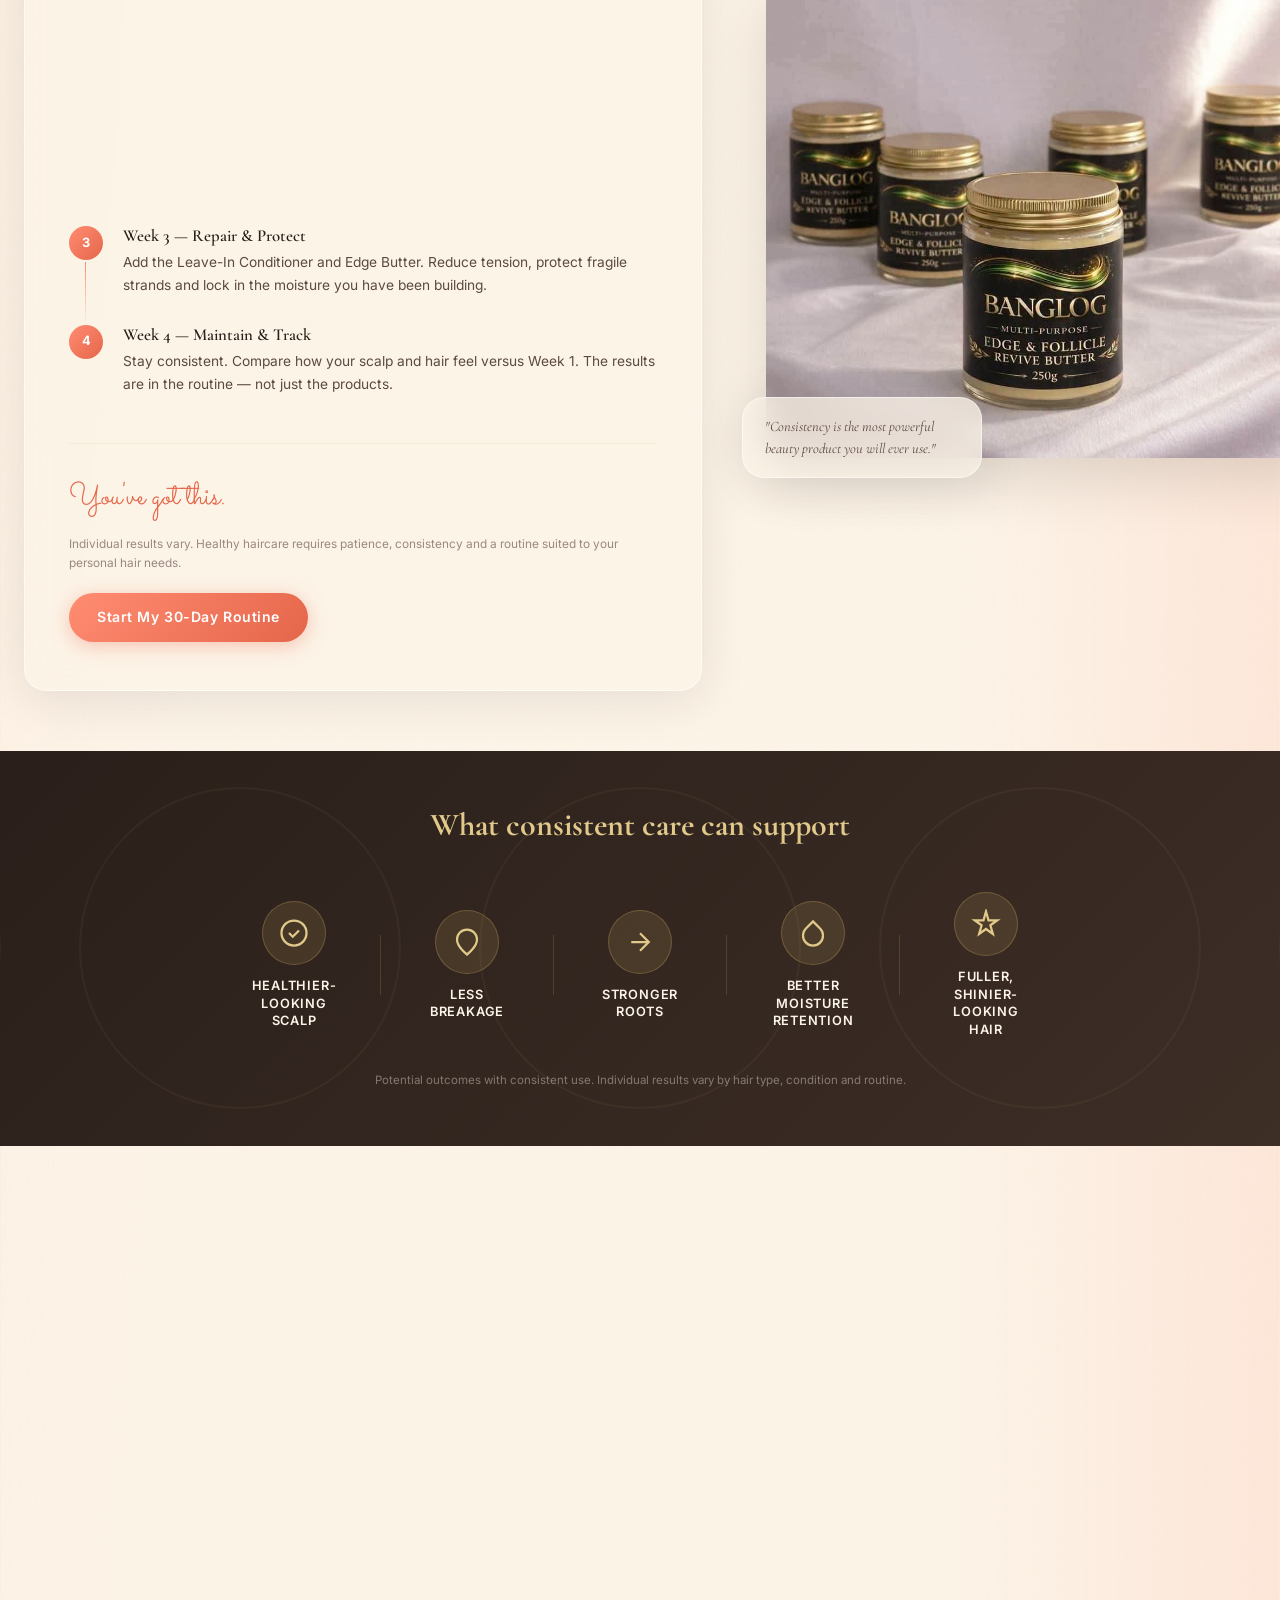
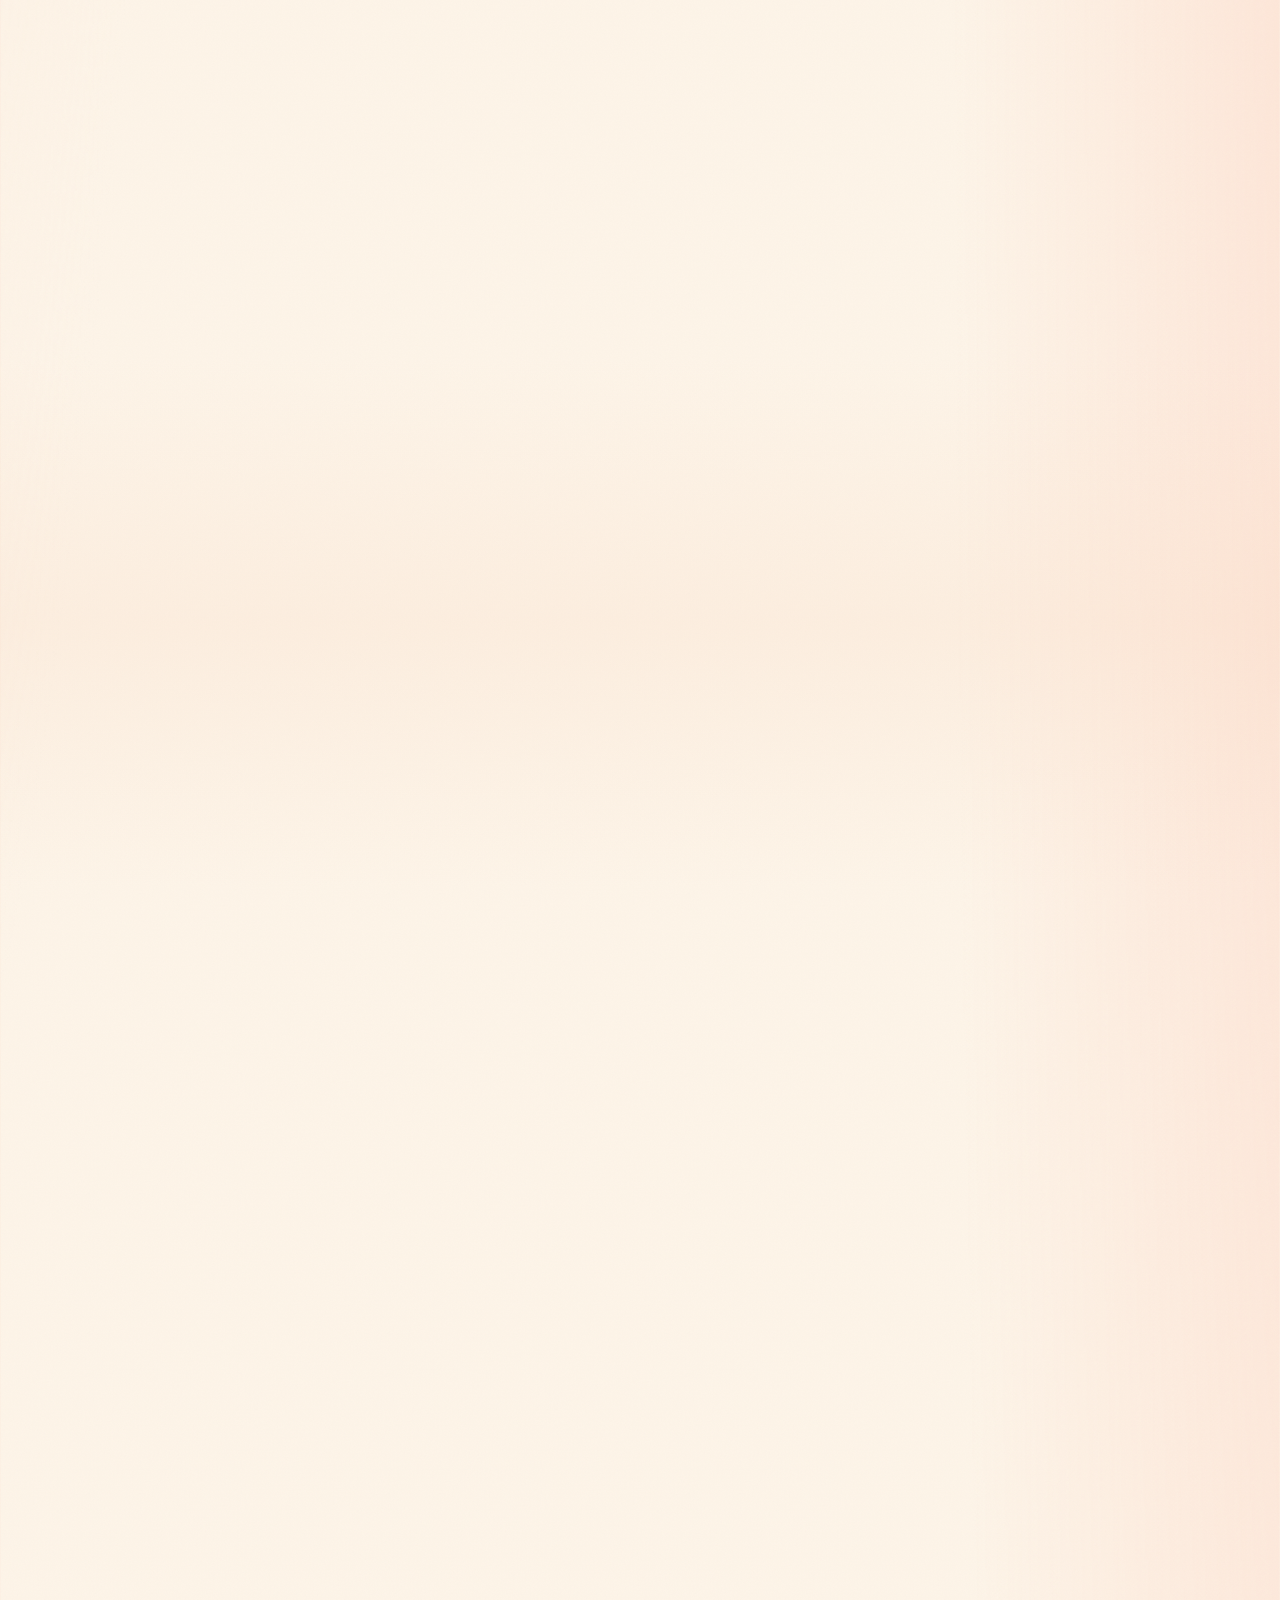
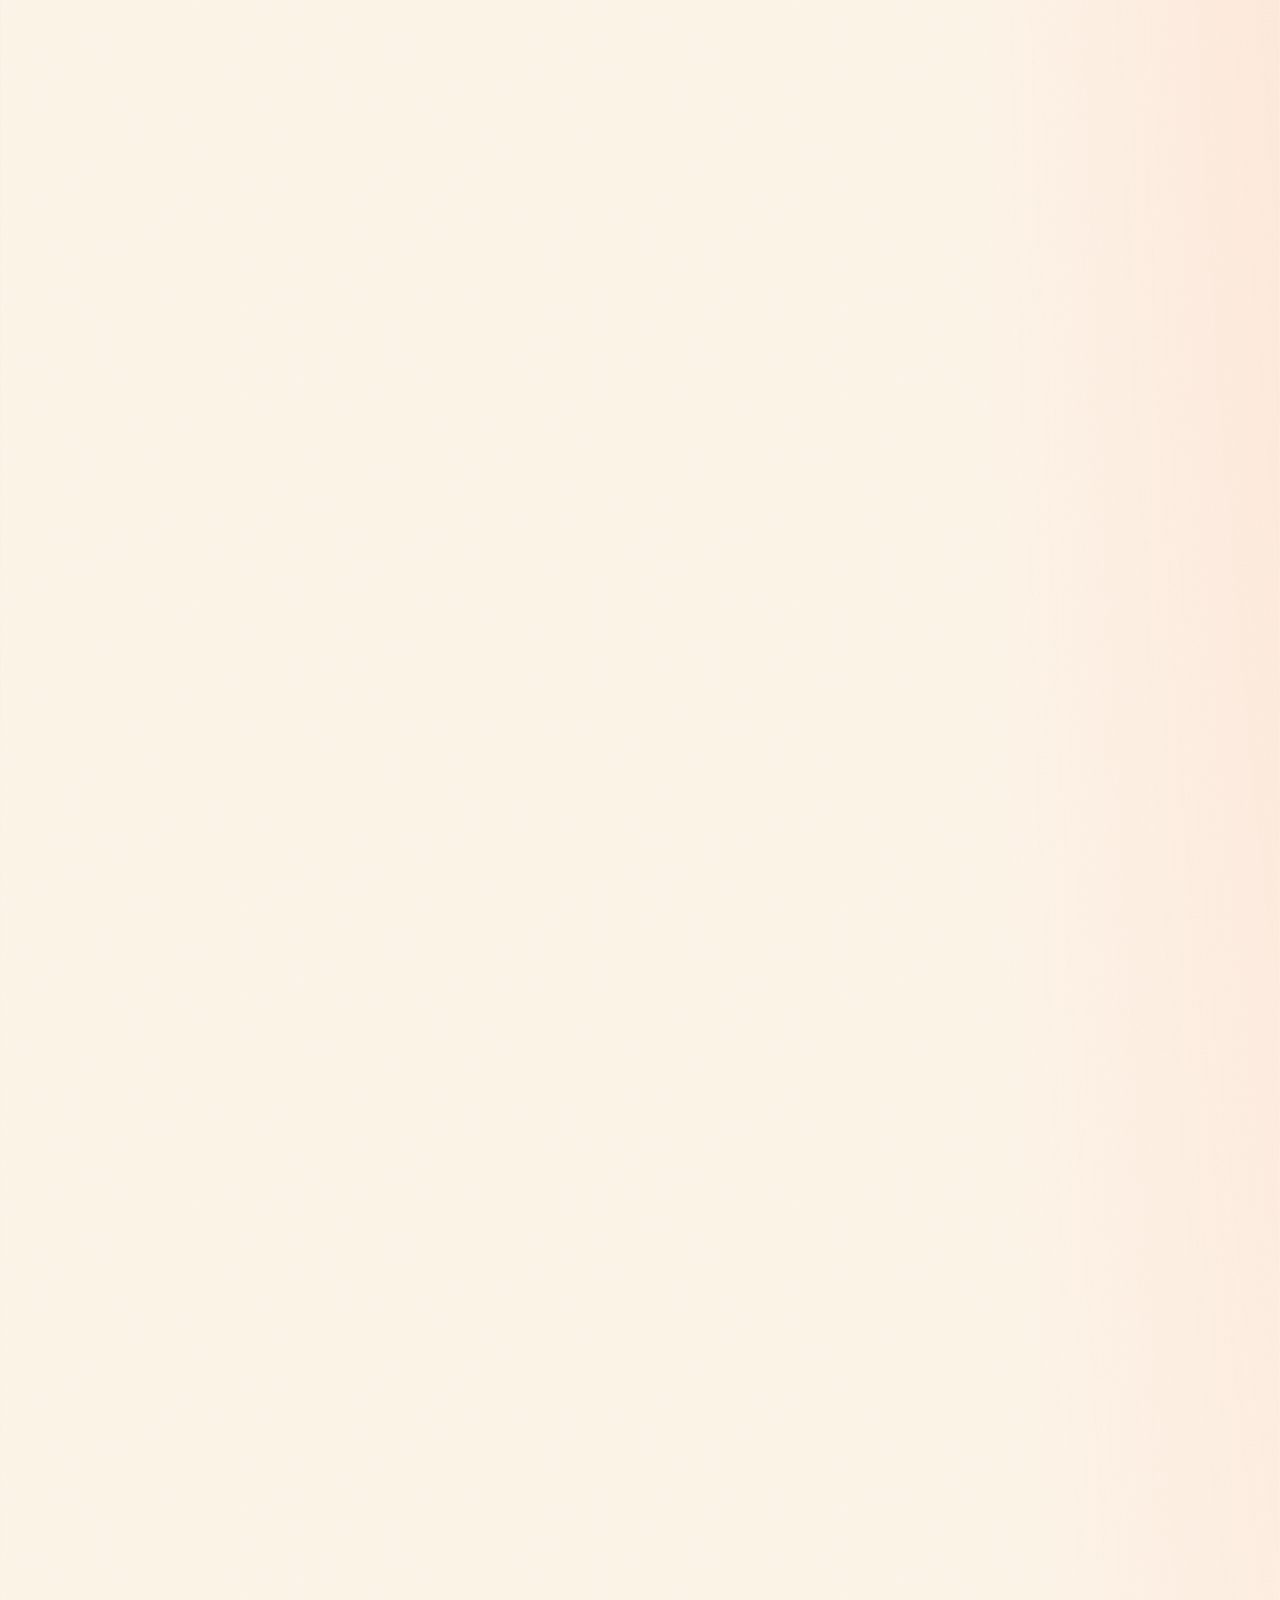
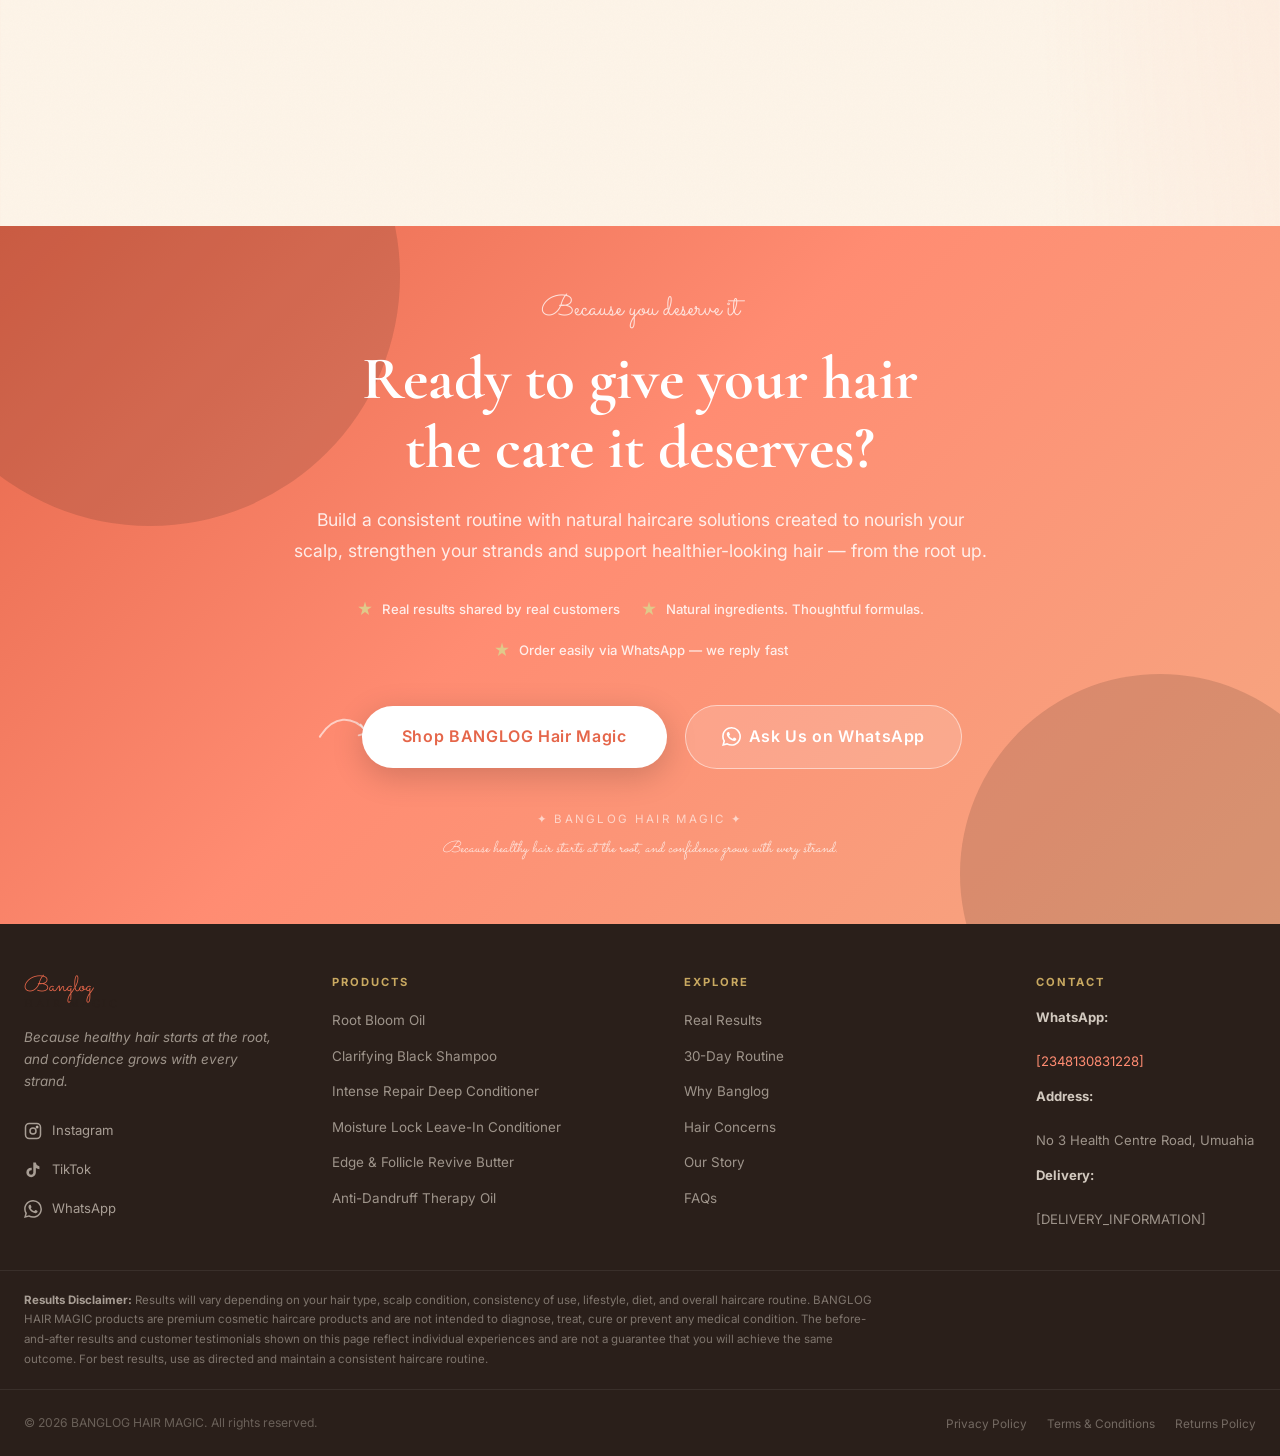
==== commit 4e3c837d: "Add Edge Butter 150g, Starter Kit, Anti-Dandruff Kit; update 250g image" ====
--- a/index.html
+++ b/index.html
@@ -468,8 +468,8 @@
       <!-- Product 5: Edge & Follicle Revive Butter -->
       <article class="product-card glass-card" data-animate="fade-up" data-delay="400">
         <div class="product-img-wrap">
-          <img src="745810313_1020474050373555_2890689072447826899_n.jpg"
-               alt="BANGLOG HAIR MAGIC Edge and Follicle Revive Butter 250g — multiple glass jars with gold lids displayed on white surface with pearl jewellery and flowers"
+          <img src="714910544_1353690596822362_8200483723324773131_n.jpg"
+               alt="BANGLOG HAIR MAGIC Edge and Follicle Revive Butter 250g — model in traditional attire holding jar"
                loading="lazy" class="product-photo" />
           <div class="prod-badge">Customer Favourite</div>
         </div>
@@ -535,6 +535,80 @@
             </div>
           </div>
           <button class="btn btn-order" data-product="Clarifying Black Shampoo (250ml)">Order on WhatsApp</button>
+        </div>
+      </article>
+
+      <!-- Product 8: Edge & Follicle Revive Butter 150g -->
+      <article class="product-card glass-card" data-animate="fade-up" data-delay="700">
+        <div class="product-img-wrap">
+          <img src="714910544_1353690596822362_8200483723324773131_n.jpg"
+               alt="BANGLOG HAIR MAGIC Edge and Follicle Revive Butter 150g"
+               loading="lazy" class="product-photo" />
+        </div>
+        <div class="product-info">
+          <div class="product-cat">Edges · Follicle Care · Multi-Purpose</div>
+          <h3>Edge &amp; Follicle Revive Butter <span style="font-size:.8em;font-weight:400">(150g)</span></h3>
+          <p class="prod-benefit">Multi-purpose butter formulated to revive thinning edges, nourish follicles and support stronger hair along the hairline. Compact size — perfect for on-the-go.</p>
+          <div class="prod-meta"><span>150g</span><span>Edges &amp; temples</span></div>
+          <div class="product-footer">
+            <span class="product-price">₦7,000</span>
+            <div class="product-qty" role="group" aria-label="Quantity">
+              <button class="qty-btn qty-minus" aria-label="Decrease quantity">−</button>
+              <span class="qty-val" aria-live="polite">1</span>
+              <button class="qty-btn qty-plus" aria-label="Increase quantity">+</button>
+            </div>
+          </div>
+          <button class="btn btn-order" data-product="Edge &amp; Follicle Revive Butter (150g)">Order on WhatsApp</button>
+        </div>
+      </article>
+
+      <!-- Product 9: Starter Kit -->
+      <article class="product-card glass-card product-card--featured" data-animate="fade-up" data-delay="800">
+        <div class="product-img-wrap">
+          <img src="712743116_978283808463300_6752346466097641390_n.jpg"
+               alt="BANGLOG HAIR MAGIC Starter Kit — Edge Butter, Anti-Dandruff Shampoo x2 and Root Bloom Oil"
+               loading="lazy" class="product-photo" />
+          <div class="prod-badge prod-badge--featured">Best Value</div>
+        </div>
+        <div class="product-info">
+          <div class="product-cat">Bundle · Starter Kit</div>
+          <h3>Starter Kit</h3>
+          <p class="prod-benefit">Everything you need to begin your hair journey. Edge & Follicle Revive Butter + Hair Repair Anti-Dandruff Shampoo (x2) + Root Bloom Oil. One kit, real results.</p>
+          <div class="prod-meta"><span>4 products</span><span>Best for beginners</span></div>
+          <div class="product-footer">
+            <span class="product-price">₦27,300</span>
+            <div class="product-qty" role="group" aria-label="Quantity">
+              <button class="qty-btn qty-minus" aria-label="Decrease quantity">−</button>
+              <span class="qty-val" aria-live="polite">1</span>
+              <button class="qty-btn qty-plus" aria-label="Increase quantity">+</button>
+            </div>
+          </div>
+          <button class="btn btn-order btn-order--featured" data-product="Starter Kit">Order on WhatsApp</button>
+        </div>
+      </article>
+
+      <!-- Product 10: Anti-Dandruff Kit -->
+      <article class="product-card glass-card" data-animate="fade-up" data-delay="900">
+        <div class="product-img-wrap">
+          <img src="711827619_27152606301063116_7152643365905603310_n.jpg"
+               alt="BANGLOG HAIR MAGIC Anti-Dandruff Kit — Edge Butter, Anti-Dandruff Shampoo x2 and Anti-Dandruff Therapy Oil x3"
+               loading="lazy" class="product-photo" />
+          <div class="prod-badge">Complete Solution</div>
+        </div>
+        <div class="product-info">
+          <div class="product-cat">Bundle · Anti-Dandruff Kit</div>
+          <h3>Anti-Dandruff Kit</h3>
+          <p class="prod-benefit">A complete dandruff-fighting system. Edge & Follicle Revive Butter + Hair Repair Anti-Dandruff Shampoo (x2) + Anti-Dandruff Root Therapy Oil (x3). Combats dandruff, strengthens roots, nourishes scalp.</p>
+          <div class="prod-meta"><span>6 products</span><span>Dandruff &amp; scalp care</span></div>
+          <div class="product-footer">
+            <span class="product-price">₦30,600</span>
+            <div class="product-qty" role="group" aria-label="Quantity">
+              <button class="qty-btn qty-minus" aria-label="Decrease quantity">−</button>
+              <span class="qty-val" aria-live="polite">1</span>
+              <button class="qty-btn qty-plus" aria-label="Increase quantity">+</button>
+            </div>
+          </div>
+          <button class="btn btn-order" data-product="Anti-Dandruff Kit">Order on WhatsApp</button>
         </div>
       </article>
 
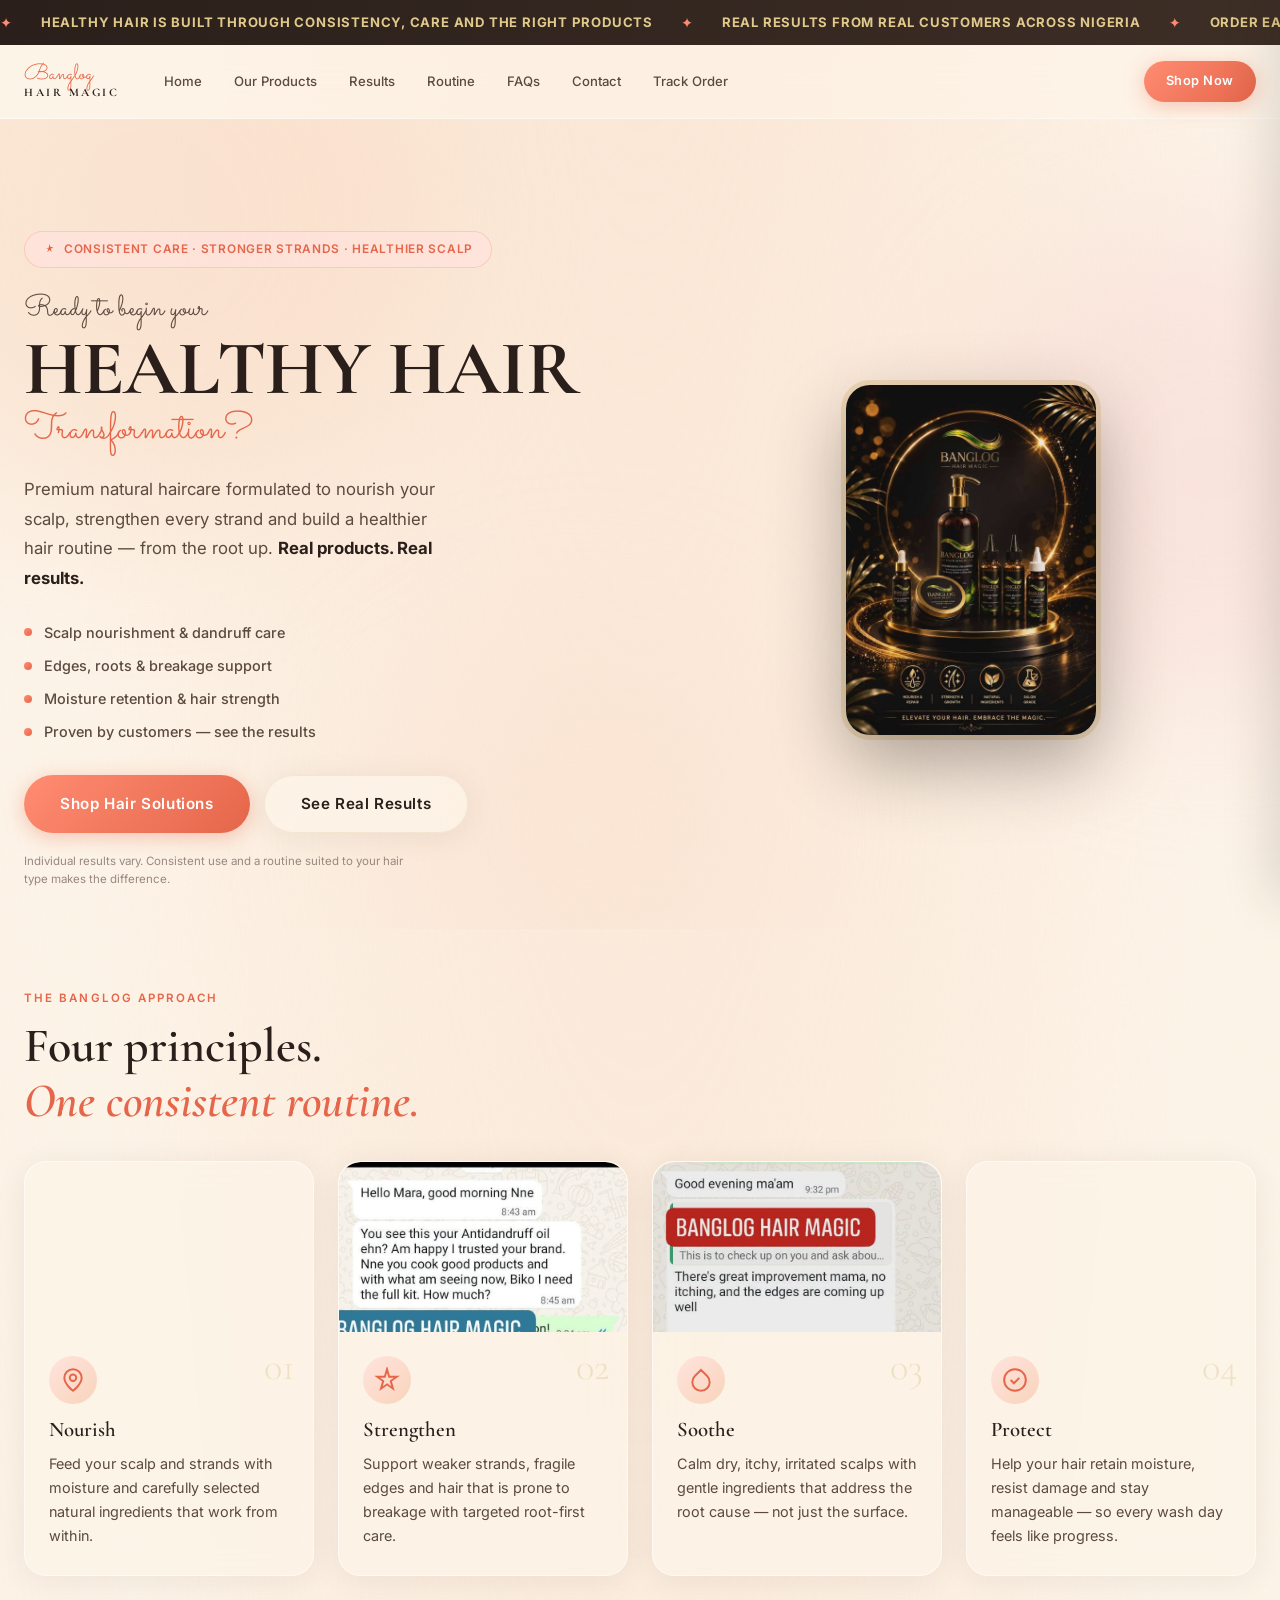
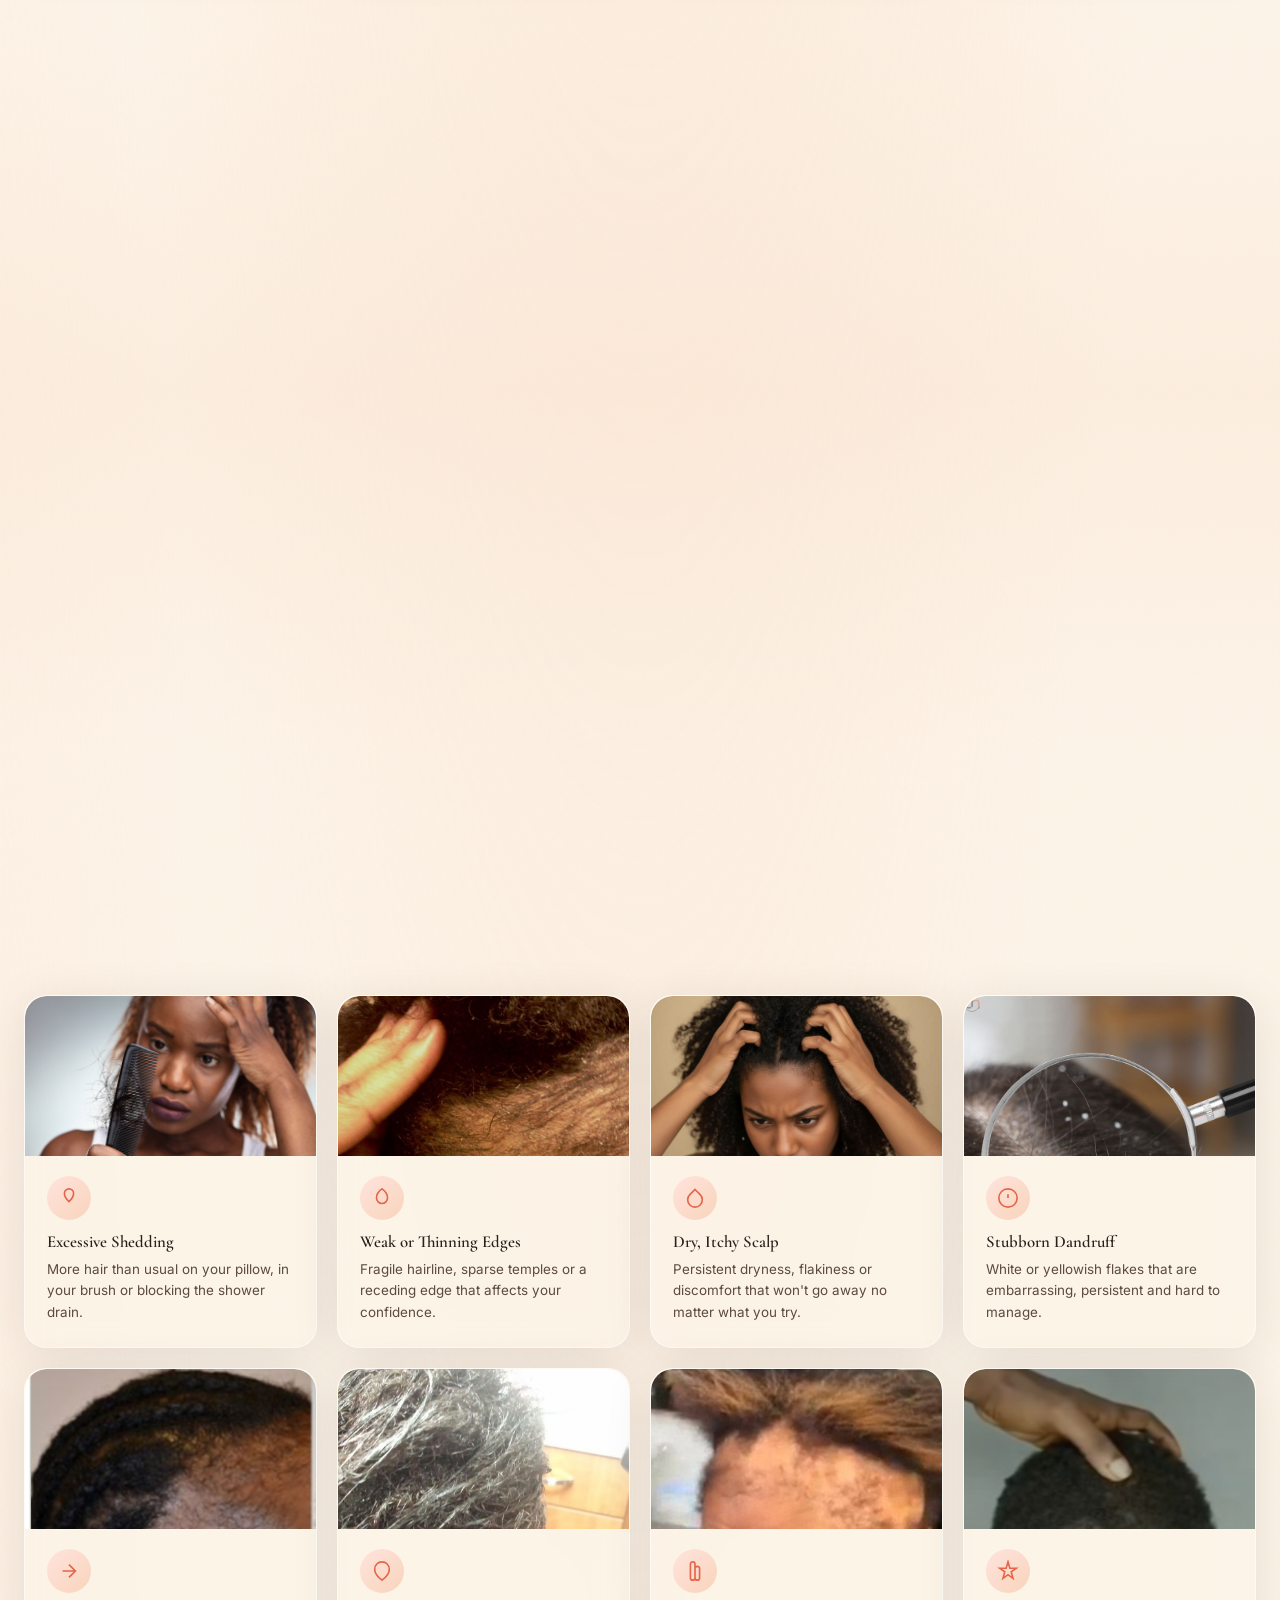
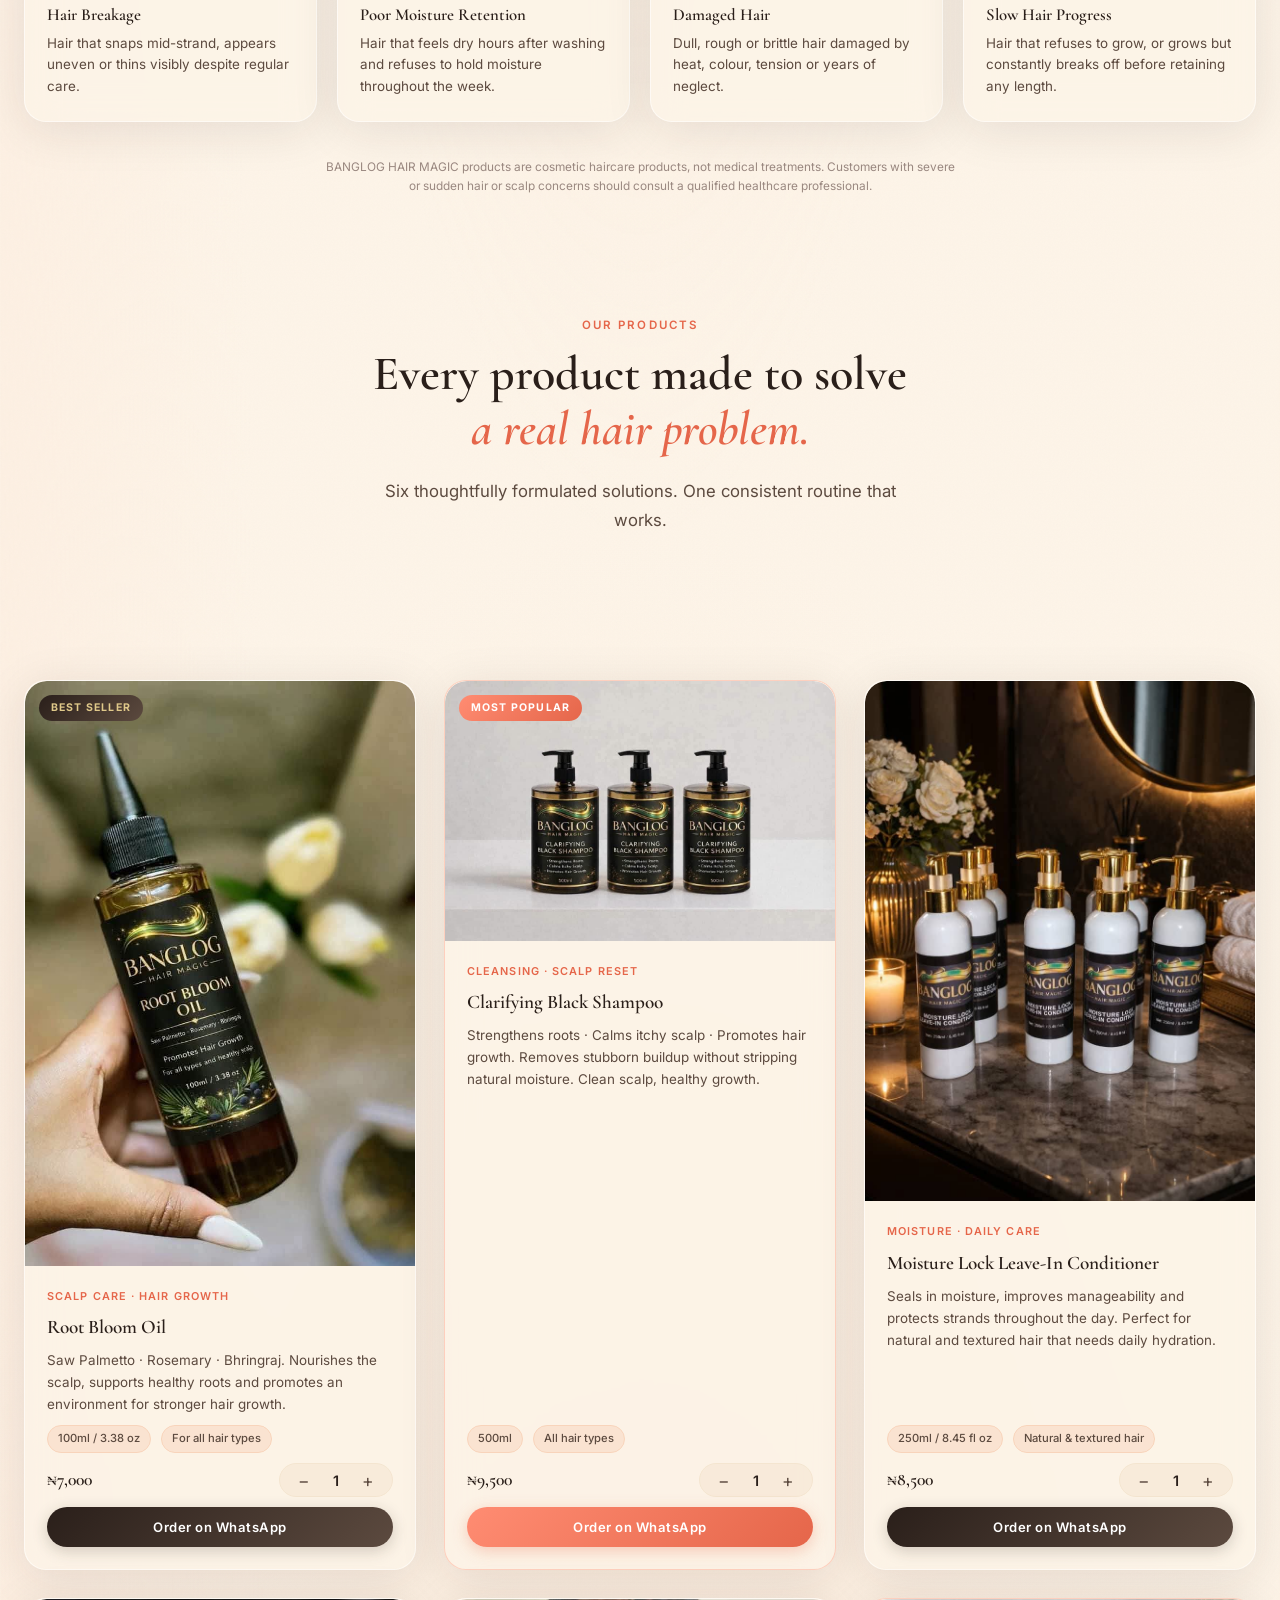
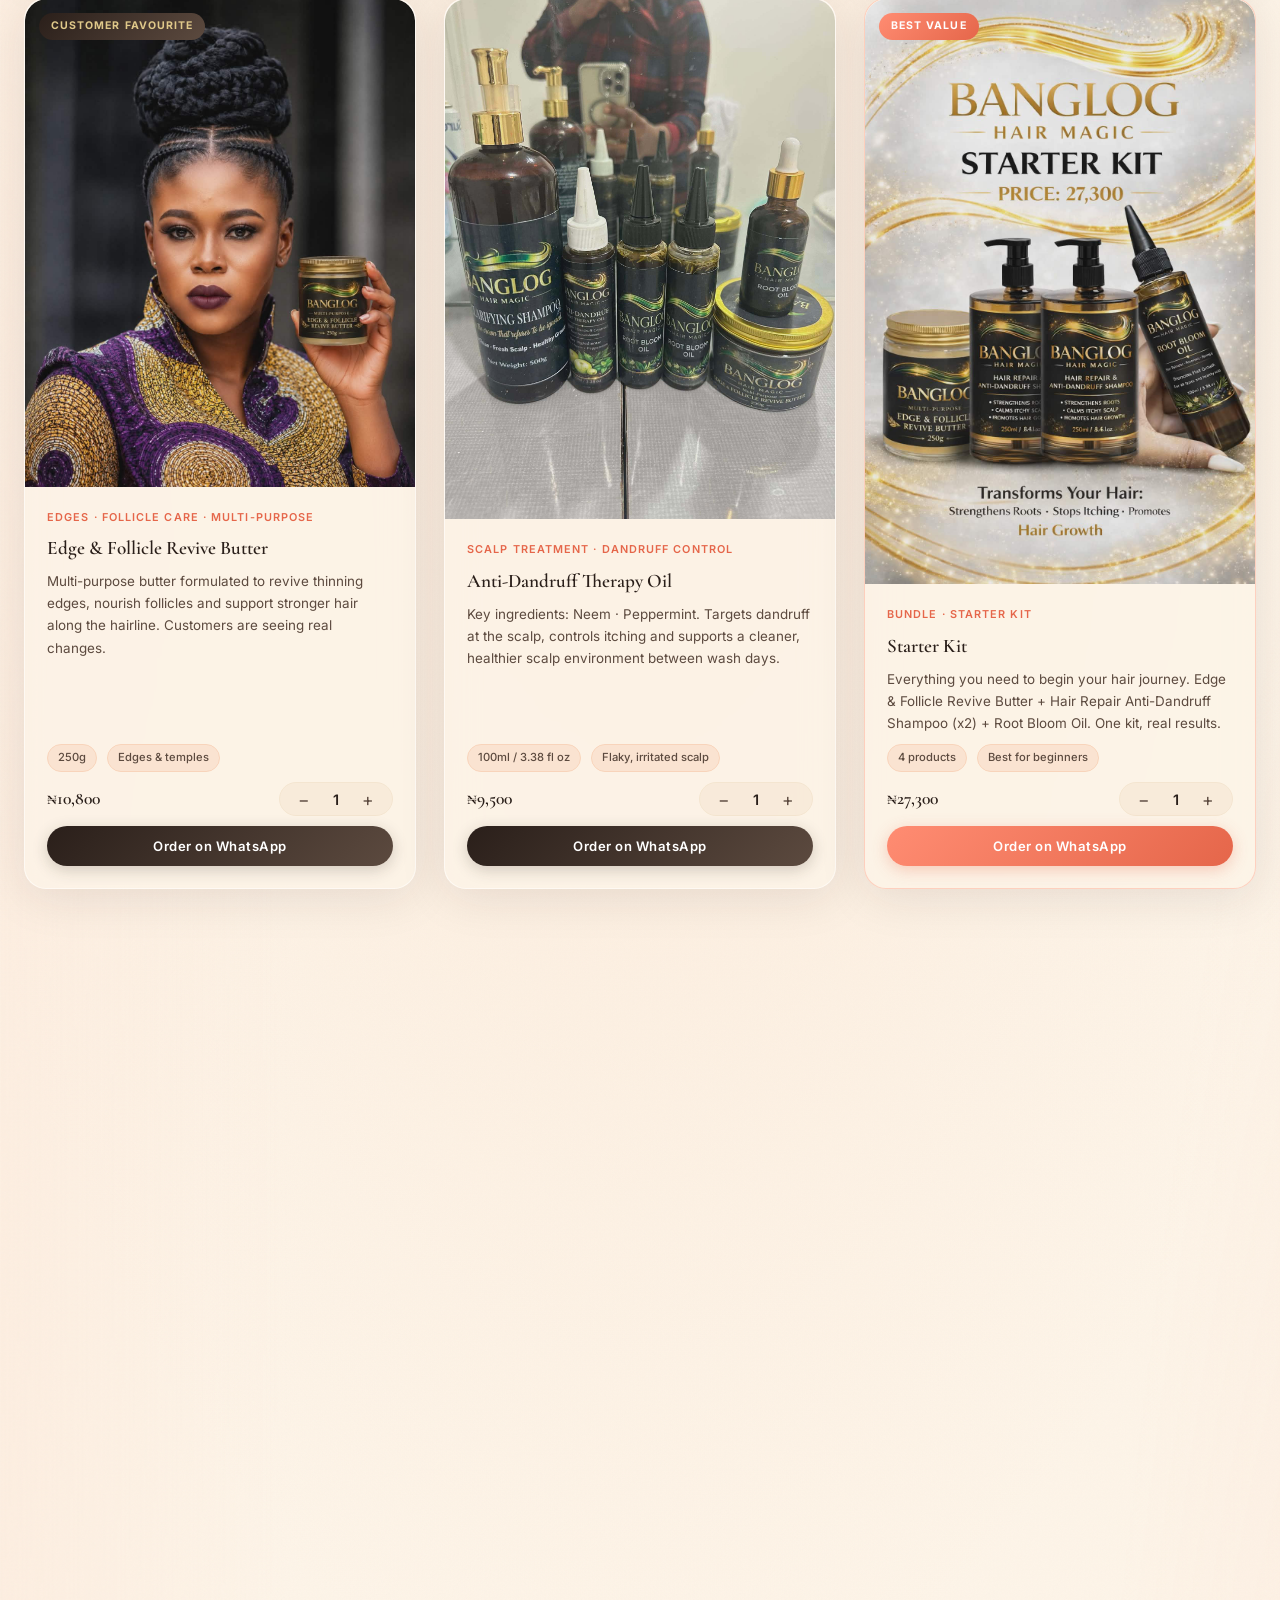
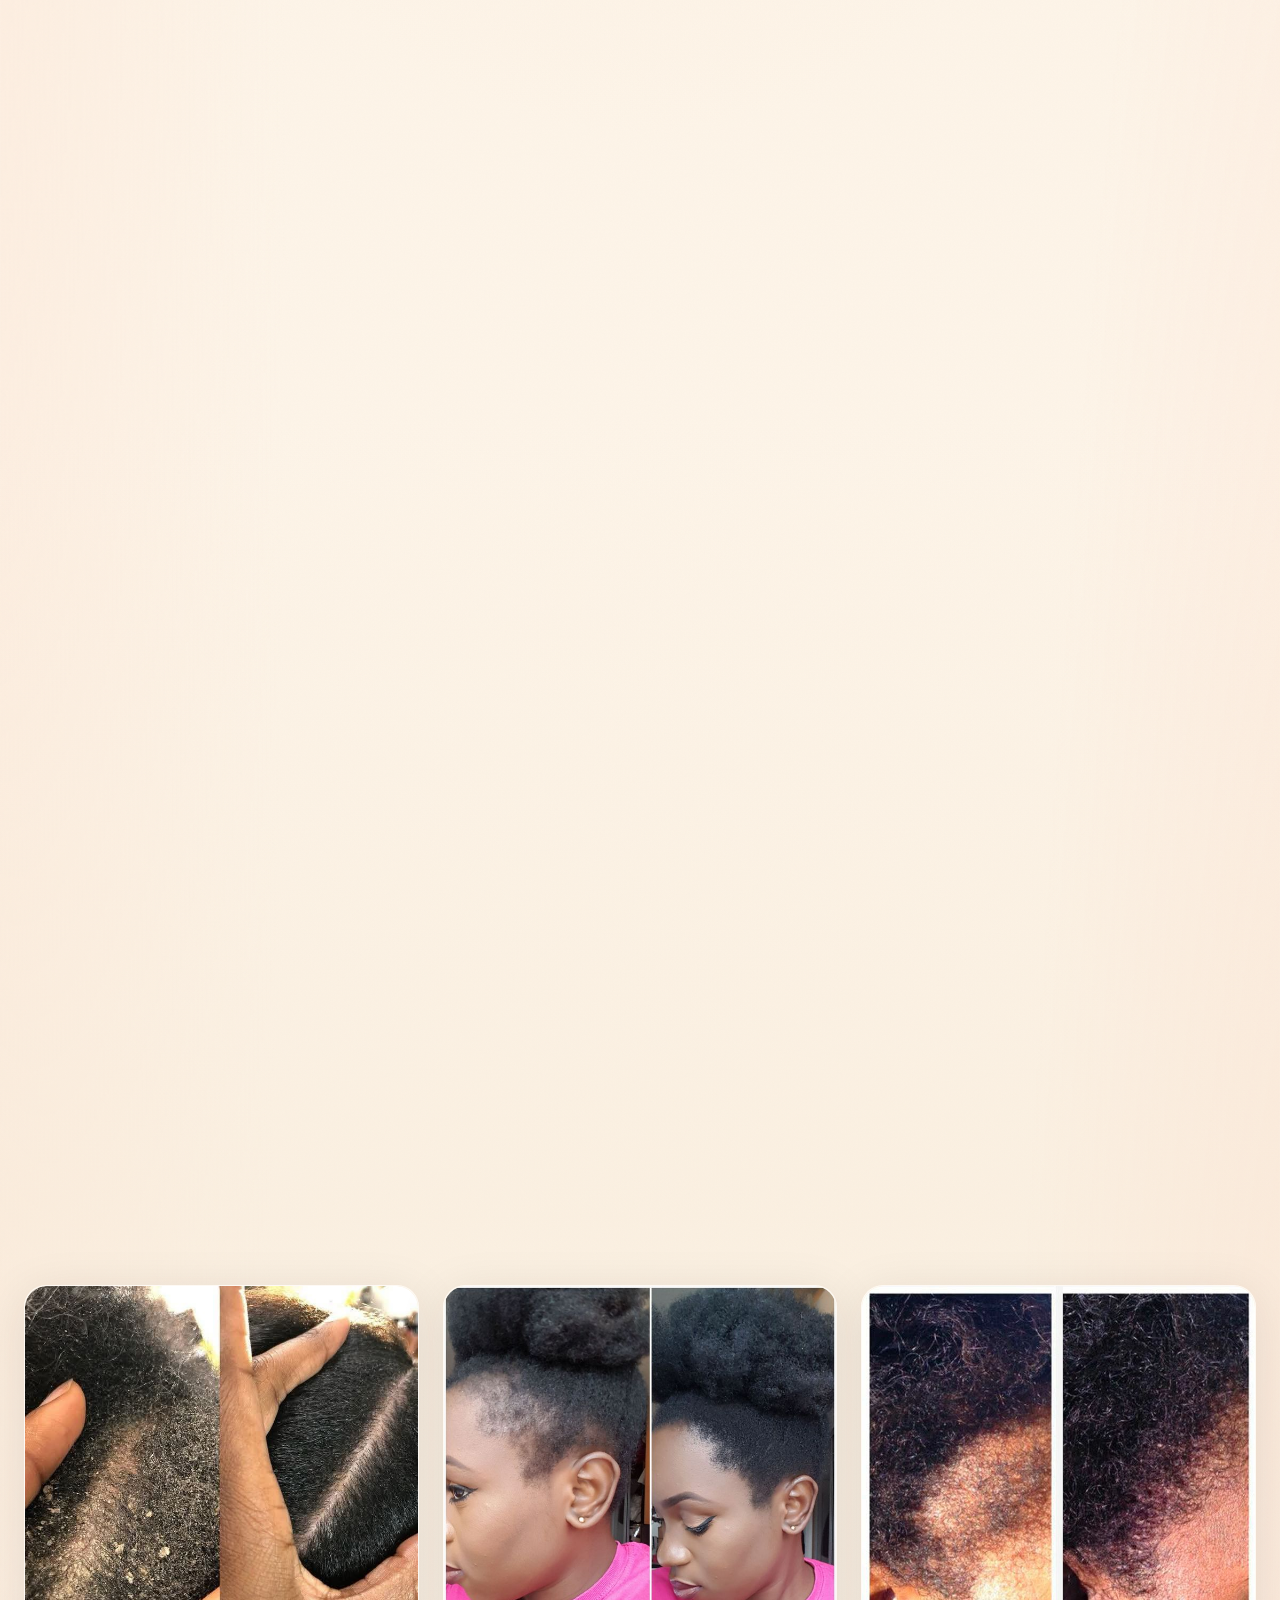
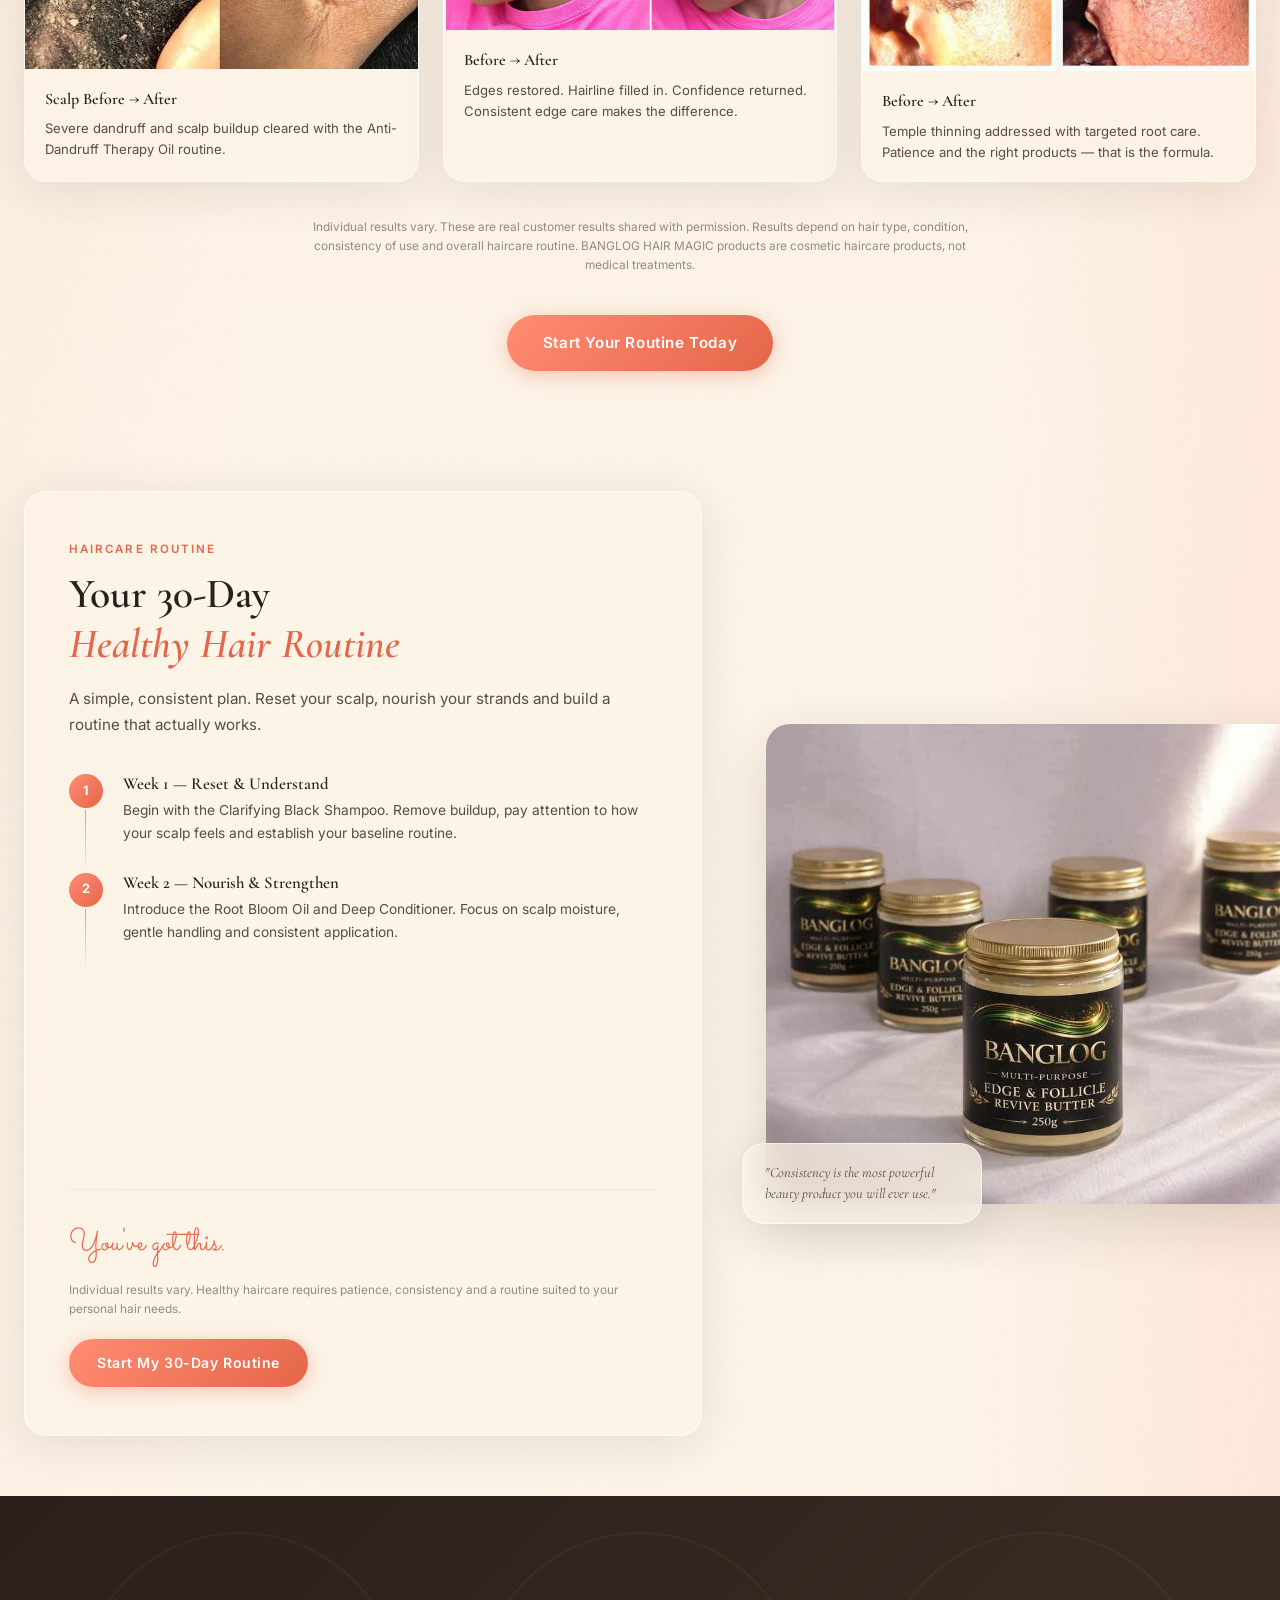
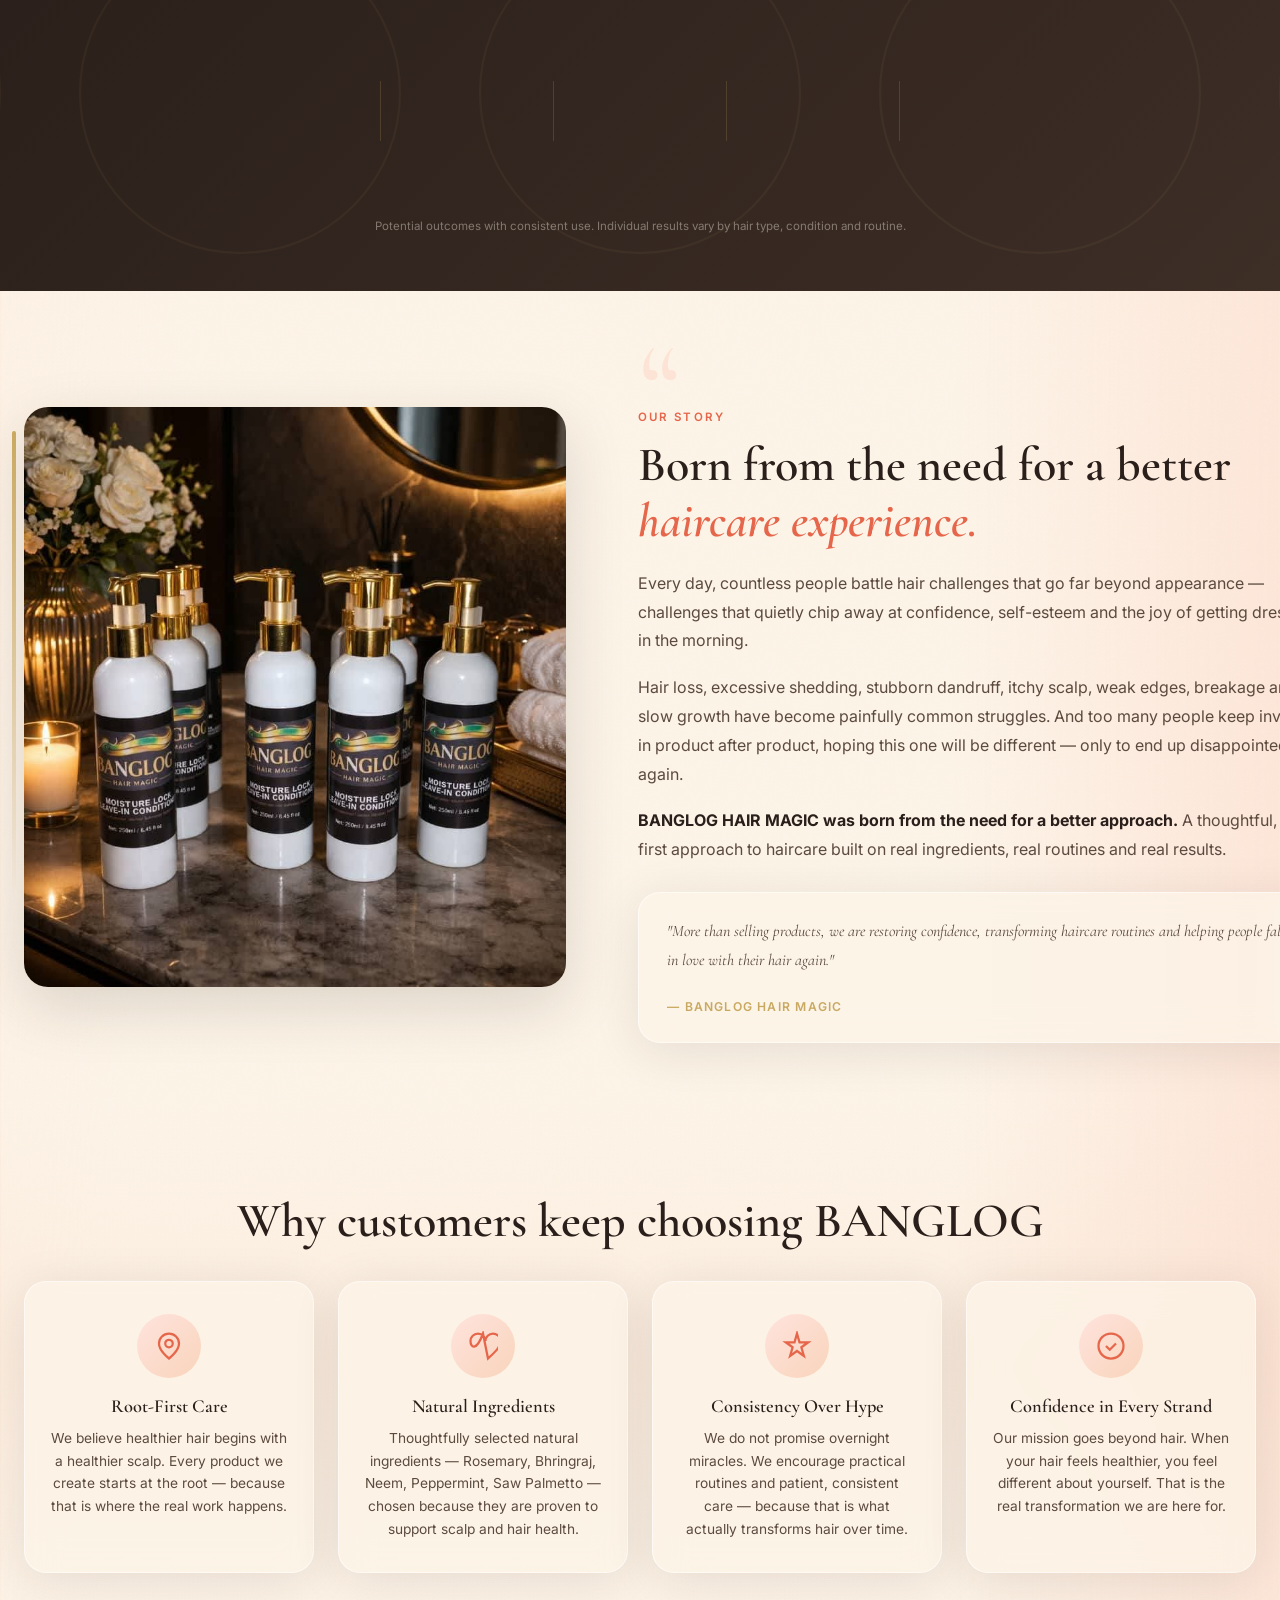
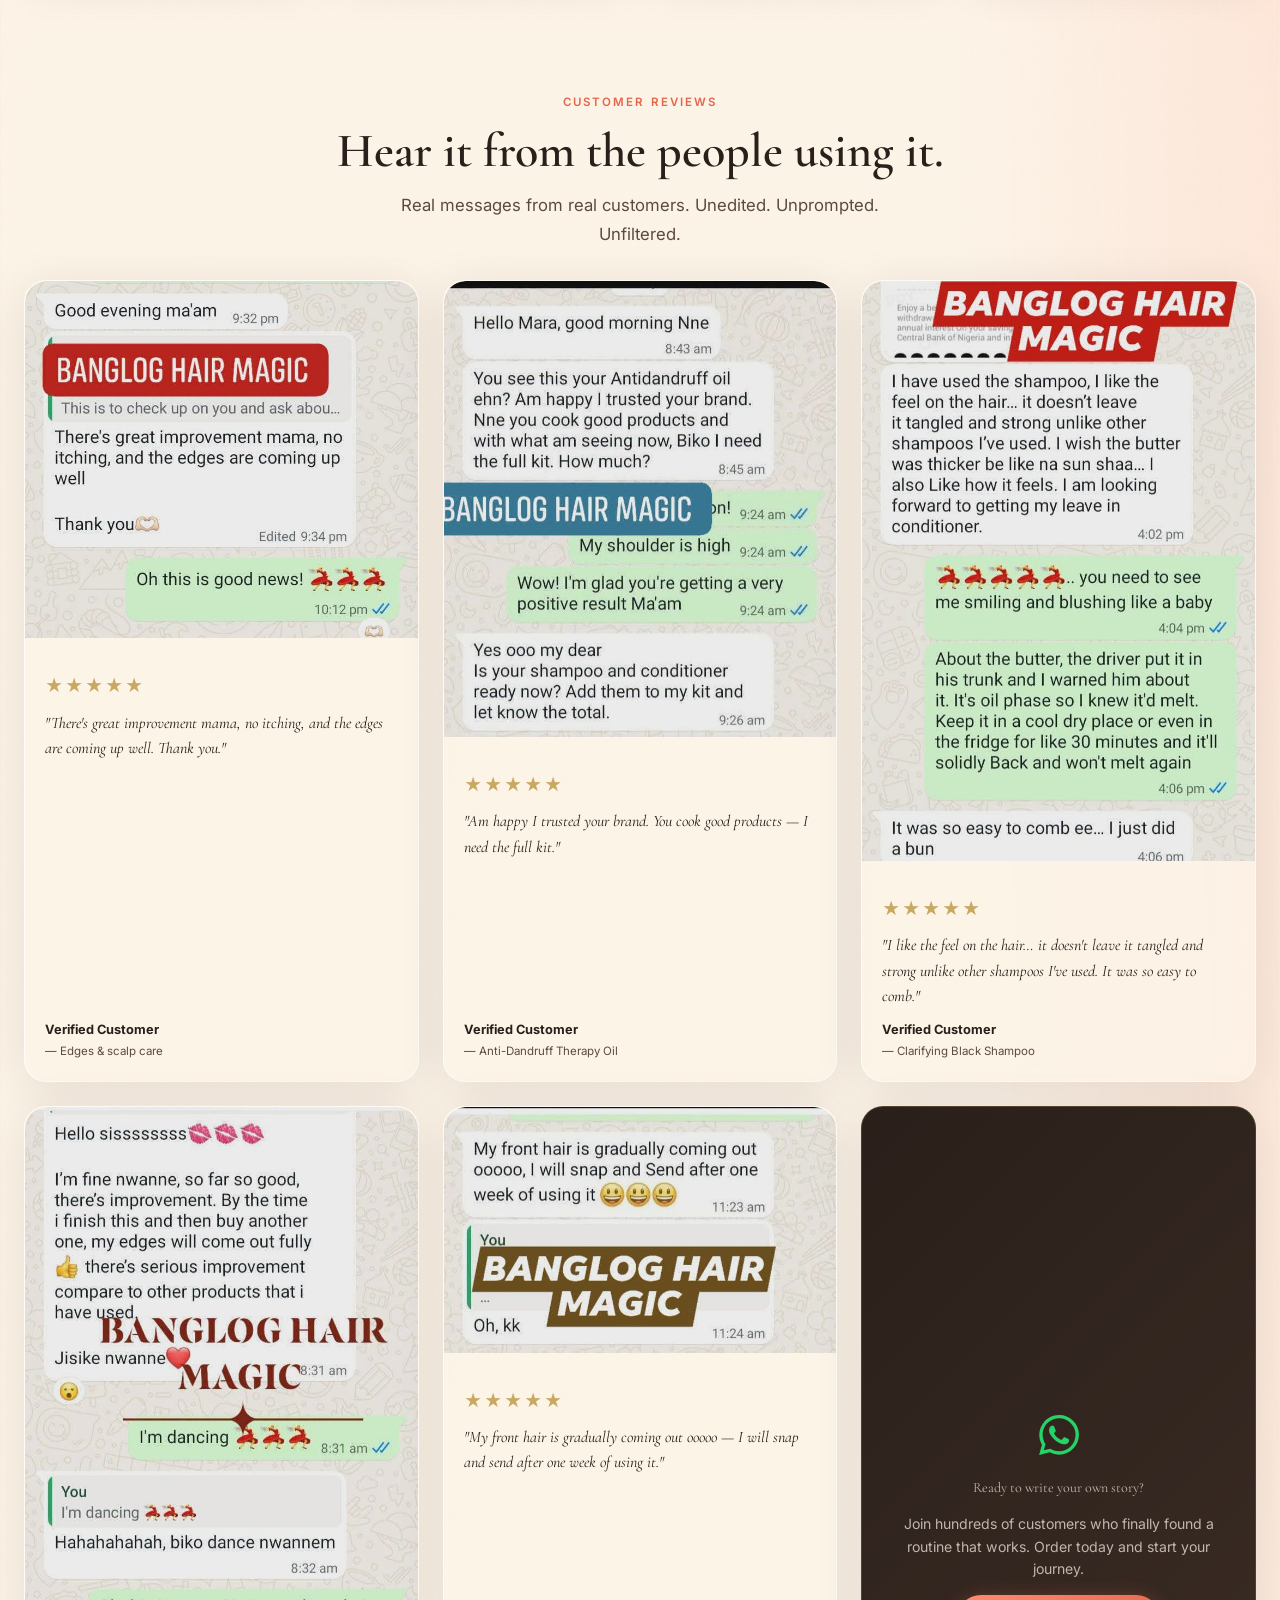
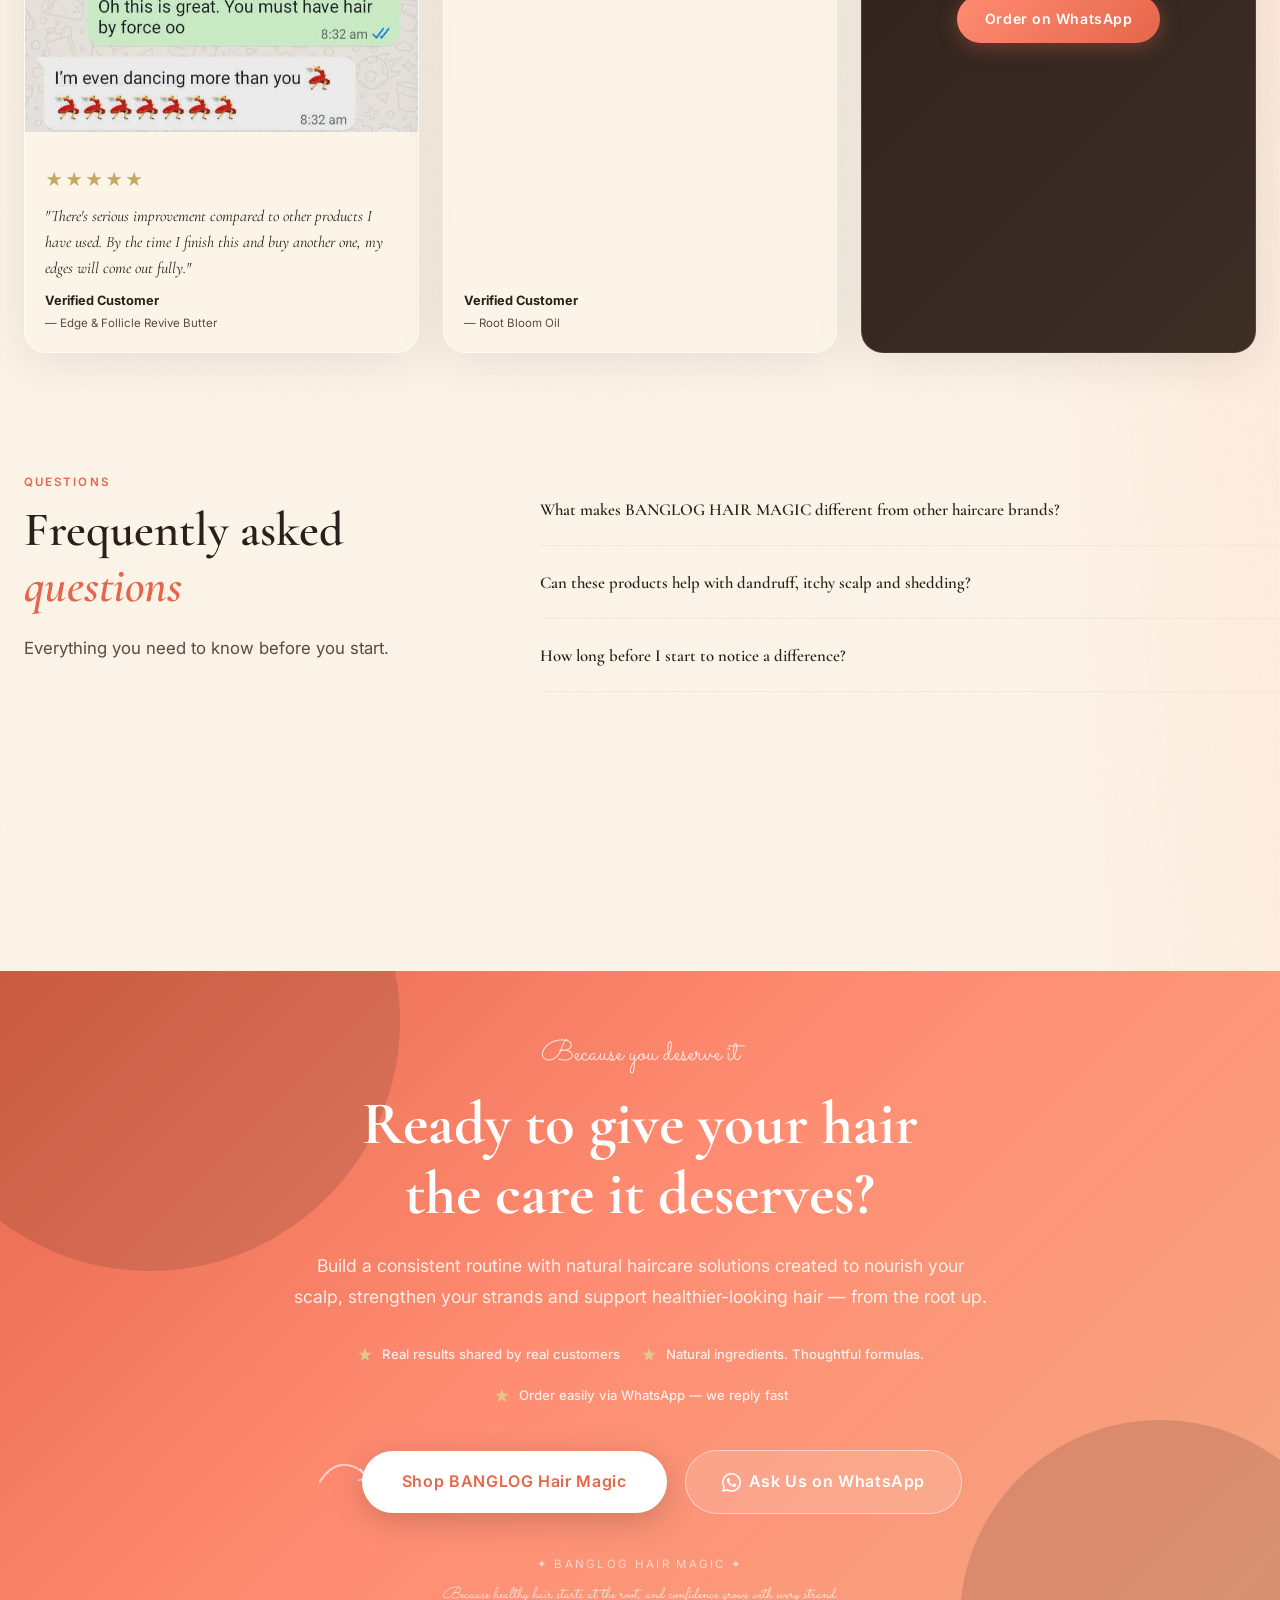
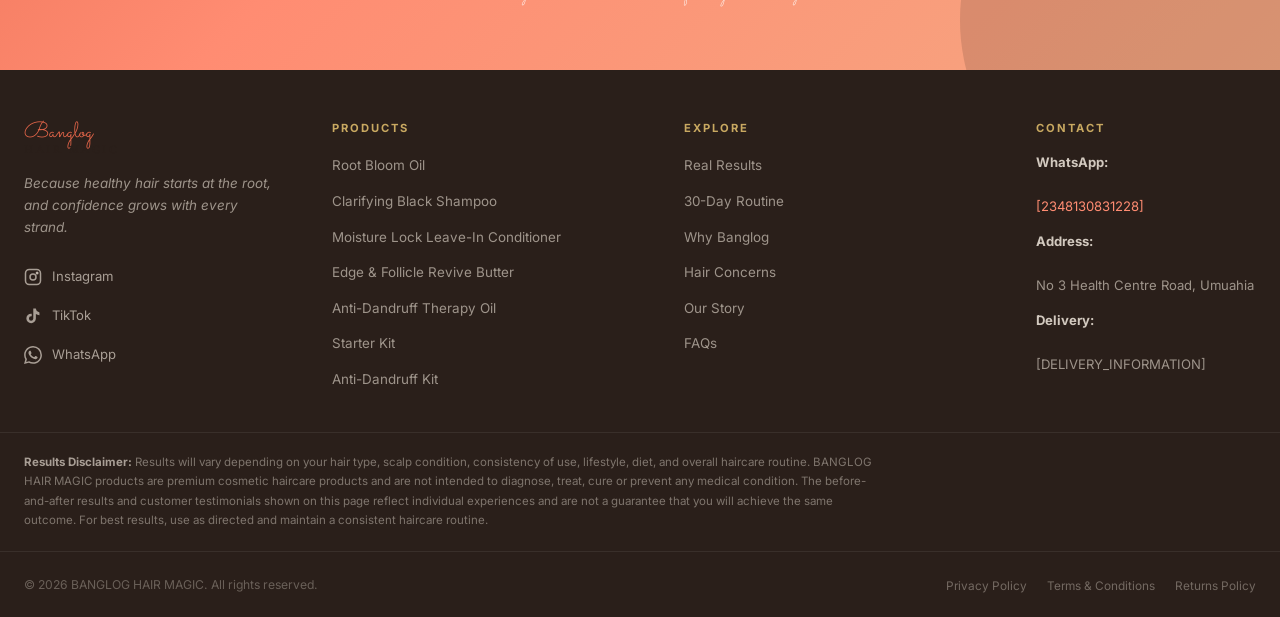
==== commit edf53963: "Add Supabase order tracking system and fix product grid - Add track.html: customer-facing order trac" ====
--- a/index.html
+++ b/index.html
@@ -4,7 +4,7 @@
   <meta charset="UTF-8" />
   <meta name="viewport" content="width=device-width, initial-scale=1.0" />
   <title>BANGLOG HAIR MAGIC | Premium Natural Haircare for Stronger, Healthier-Looking Hair</title>
-  <meta name="description" content="Discover BANGLOG HAIR MAGIC — premium natural haircare solutions including Root Bloom Oil, Clarifying Black Shampoo, Intense Repair Deep Conditioner and Edge & Follicle Revive Butter. Root-first care for healthier, stronger hair." />
+  <meta name="description" content="Discover BANGLOG HAIR MAGIC — premium natural haircare solutions including Root Bloom Oil, Clarifying Black Shampoo, Anti-Dandruff Therapy Oil and Edge & Follicle Revive Butter. Root-first care for healthier, stronger hair." />
   <link rel="canonical" href="REPLACE_WITH_YOUR_DOMAIN" />
   <meta property="og:type" content="website" />
   <meta property="og:title" content="BANGLOG HAIR MAGIC | Premium Natural Haircare" />
@@ -69,6 +69,7 @@
         <li><a href="#routine">Routine</a></li>
         <li><a href="#faq">FAQs</a></li>
         <li><a href="#contact">Contact</a></li>
+        <li><a href="track.html">Track Order</a></li>
       </ul>
     </nav>
     <a href="https://wa.me/2348130831228?text=Hello%20BANGLOG%20HAIR%20MAGIC%2C%20I%20would%20like%20to%20shop%20your%20products." class="btn btn-primary btn-header" target="_blank" rel="noopener">Shop Now</a>
@@ -88,6 +89,7 @@
       <li><a href="#routine">Routine</a></li>
       <li><a href="#faq">FAQs</a></li>
       <li><a href="#contact">Contact</a></li>
+      <li><a href="track.html">Track Order</a></li>
       <li><a href="https://wa.me/2348130831228" class="btn btn-primary" target="_blank" rel="noopener">Shop on WhatsApp</a></li>
     </ul>
   </nav>
@@ -179,7 +181,7 @@
 
       <article class="principle-card" data-animate="fade-up" data-delay="100">
         <div class="principle-media">
-          <img src="Strengthen.jpg" alt="" loading="lazy" />
+          <img src="741296300_1158161997388011_6530871701799436307_n.jpg" alt="" loading="lazy" />
         </div>
         <div class="principle-body">
           <div class="principle-icon">
@@ -193,7 +195,7 @@
 
       <article class="principle-card" data-animate="fade-up" data-delay="200">
         <div class="principle-media">
-          <img src="Soothe.jpg" alt="" loading="lazy" />
+          <img src="743288550_2180204212762194_8092829293636736882_n.jpg" alt="" loading="lazy" />
         </div>
         <div class="principle-body">
           <div class="principle-icon">
@@ -415,32 +417,7 @@
         </div>
       </article>
 
-      <!-- Product 3: Intense Repair Deep Conditioner -->
-      <article class="product-card glass-card" data-animate="fade-up" data-delay="200">
-        <div class="product-img-wrap">
-          <img src="743609603_1335293432147041_2819755070447576116_n.jpg"
-               alt="BANGLOG HAIR MAGIC Intense Repair Deep Conditioner 250ml — four pump bottles on wooden table with green backdrop"
-               loading="lazy" class="product-photo" />
-        </div>
-        <div class="product-info">
-          <div class="product-cat">Deep Conditioning · Repair</div>
-          <h3>Intense Repair Deep Conditioner</h3>
-          <p class="prod-benefit">Deep nourishment · Strength · Elasticity · Shine. Restores dry, damaged hair from within. Reduces breakage and improves texture with every use.</p>
-          <div class="prod-meta"><span>250ml / 8.45 fl oz</span><span>Damaged &amp; dry hair</span></div>
-          <div class="product-footer">
-            <span class="product-price">[Add price]</span>
-            <div class="product-qty" role="group" aria-label="Quantity">
-              <button class="qty-btn qty-minus" aria-label="Decrease quantity">−</button>
-              <span class="qty-val" aria-live="polite">1</span>
-              <button class="qty-btn qty-plus" aria-label="Increase quantity">+</button>
-            </div>
-          </div>
-          <button class="btn btn-order" data-product="Intense Repair Deep Conditioner (250ml)">Order on WhatsApp</button>
-
-        </div>
-      </article>
-
-      <!-- Product 4: Moisture Lock Leave-In Conditioner -->
+      <!-- Product 3: Moisture Lock Leave-In Conditioner -->
       <article class="product-card glass-card" data-animate="fade-up" data-delay="300">
         <div class="product-img-wrap">
           <img src="738175645_907830769016287_3806210333155869046_n.jpg"
@@ -514,55 +491,7 @@
         </div>
       </article>
 
-      <!-- Product 7: Clarifying Black Shampoo 250ml -->
-      <article class="product-card glass-card" data-animate="fade-up" data-delay="600">
-        <div class="product-img-wrap">
-          <img src="741143162_1008443151972470_4924277704703177821_n.jpg"
-               alt="BANGLOG HAIR MAGIC Clarifying Black Shampoo 250ml — compact black pump bottle"
-               loading="lazy" class="product-photo" />
-        </div>
-        <div class="product-info">
-          <div class="product-cat">Cleansing · Scalp Reset</div>
-          <h3>Clarifying Black Shampoo <span style="font-size:.8em;font-weight:400">(250ml)</span></h3>
-          <p class="prod-benefit">Strengthens roots · Calms itchy scalp · Promotes hair growth. Same powerful clarifying formula in a smaller, travel-friendly size.</p>
-          <div class="prod-meta"><span>250ml</span><span>All hair types</span></div>
-          <div class="product-footer">
-            <span class="product-price">₦5,000</span>
-            <div class="product-qty" role="group" aria-label="Quantity">
-              <button class="qty-btn qty-minus" aria-label="Decrease quantity">−</button>
-              <span class="qty-val" aria-live="polite">1</span>
-              <button class="qty-btn qty-plus" aria-label="Increase quantity">+</button>
-            </div>
-          </div>
-          <button class="btn btn-order" data-product="Clarifying Black Shampoo (250ml)">Order on WhatsApp</button>
-        </div>
-      </article>
-
-      <!-- Product 8: Edge & Follicle Revive Butter 150g -->
-      <article class="product-card glass-card" data-animate="fade-up" data-delay="700">
-        <div class="product-img-wrap">
-          <img src="714910544_1353690596822362_8200483723324773131_n.jpg"
-               alt="BANGLOG HAIR MAGIC Edge and Follicle Revive Butter 150g"
-               loading="lazy" class="product-photo" />
-        </div>
-        <div class="product-info">
-          <div class="product-cat">Edges · Follicle Care · Multi-Purpose</div>
-          <h3>Edge &amp; Follicle Revive Butter <span style="font-size:.8em;font-weight:400">(150g)</span></h3>
-          <p class="prod-benefit">Multi-purpose butter formulated to revive thinning edges, nourish follicles and support stronger hair along the hairline. Compact size — perfect for on-the-go.</p>
-          <div class="prod-meta"><span>150g</span><span>Edges &amp; temples</span></div>
-          <div class="product-footer">
-            <span class="product-price">₦7,000</span>
-            <div class="product-qty" role="group" aria-label="Quantity">
-              <button class="qty-btn qty-minus" aria-label="Decrease quantity">−</button>
-              <span class="qty-val" aria-live="polite">1</span>
-              <button class="qty-btn qty-plus" aria-label="Increase quantity">+</button>
-            </div>
-          </div>
-          <button class="btn btn-order" data-product="Edge &amp; Follicle Revive Butter (150g)">Order on WhatsApp</button>
-        </div>
-      </article>
-
-      <!-- Product 9: Starter Kit -->
+      <!-- Product 7: Starter Kit -->
       <article class="product-card glass-card product-card--featured" data-animate="fade-up" data-delay="800">
         <div class="product-img-wrap">
           <img src="712743116_978283808463300_6752346466097641390_n.jpg"
@@ -1132,10 +1061,11 @@
       <ul role="list">
         <li><a href="#products">Root Bloom Oil</a></li>
         <li><a href="#products">Clarifying Black Shampoo</a></li>
-        <li><a href="#products">Intense Repair Deep Conditioner</a></li>
         <li><a href="#products">Moisture Lock Leave-In Conditioner</a></li>
         <li><a href="#products">Edge &amp; Follicle Revive Butter</a></li>
         <li><a href="#products">Anti-Dandruff Therapy Oil</a></li>
+        <li><a href="#products">Starter Kit</a></li>
+        <li><a href="#products">Anti-Dandruff Kit</a></li>
       </ul>
     </nav>
 
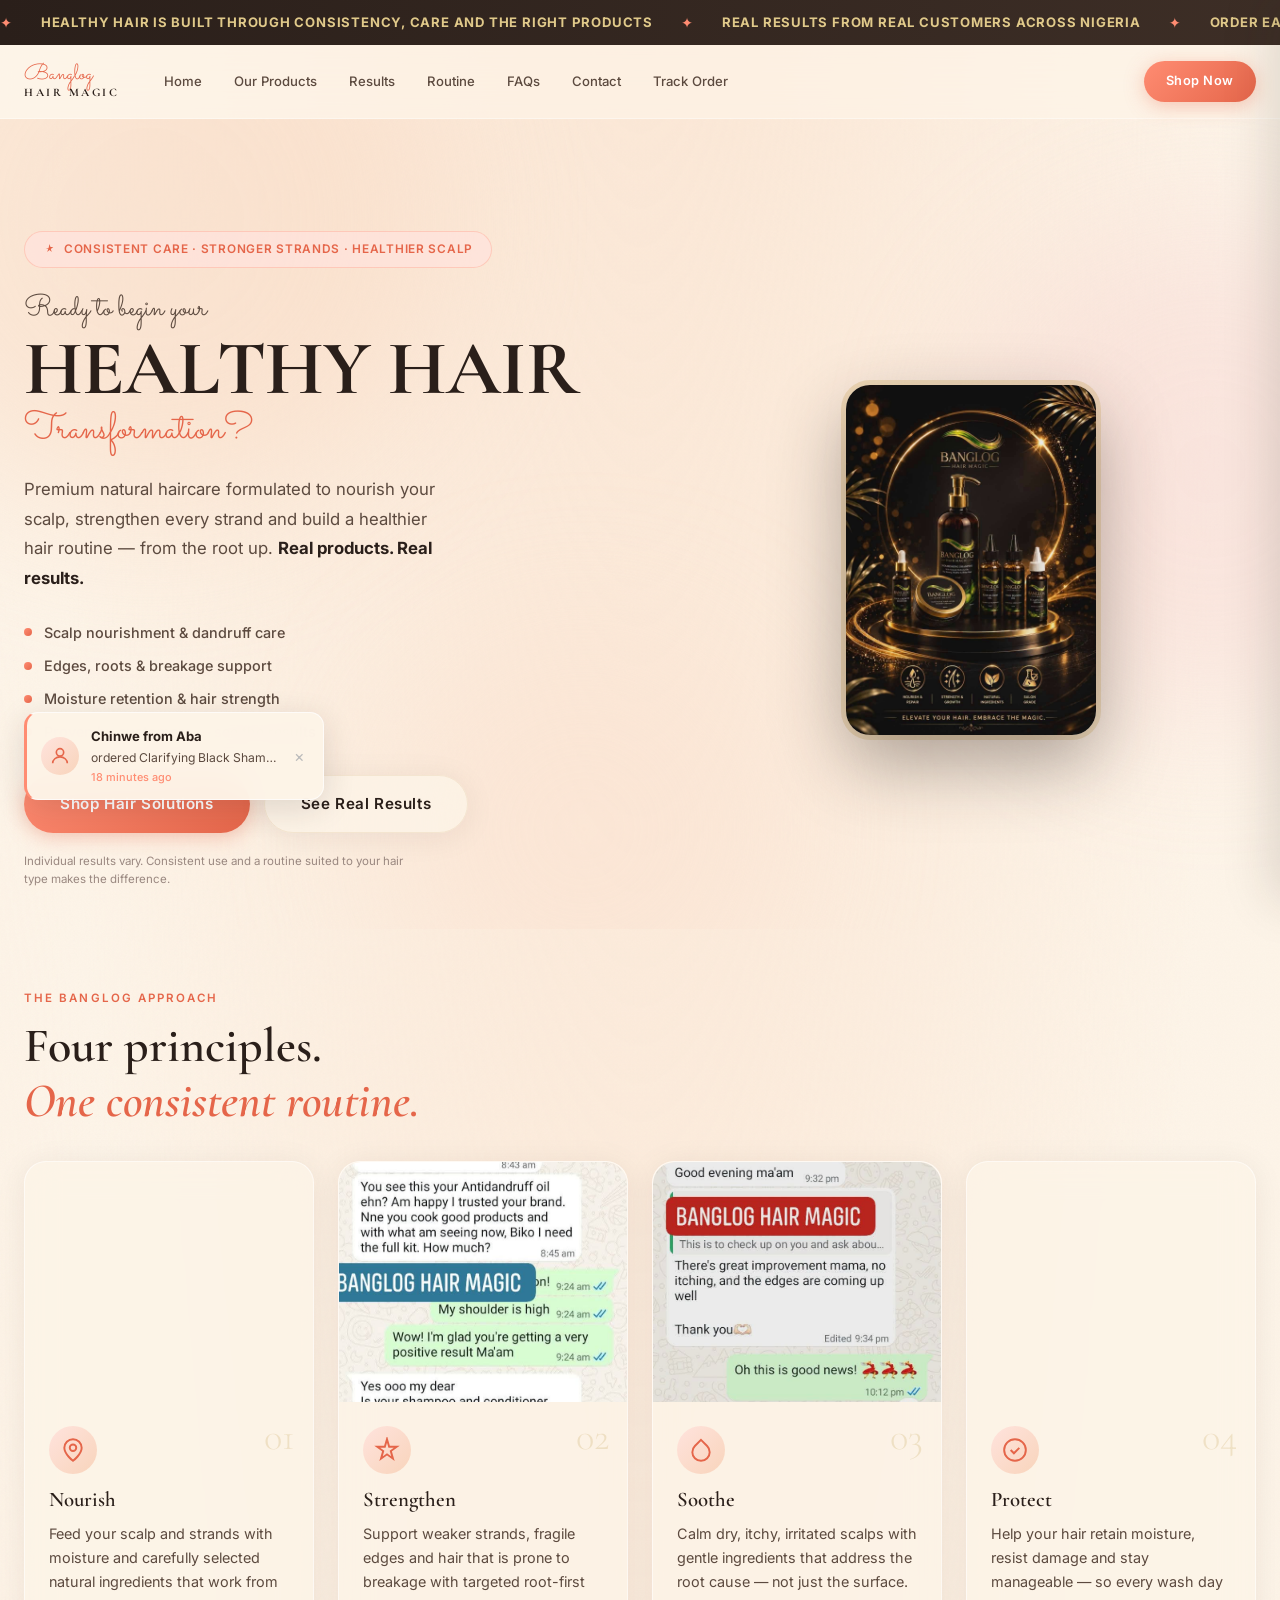
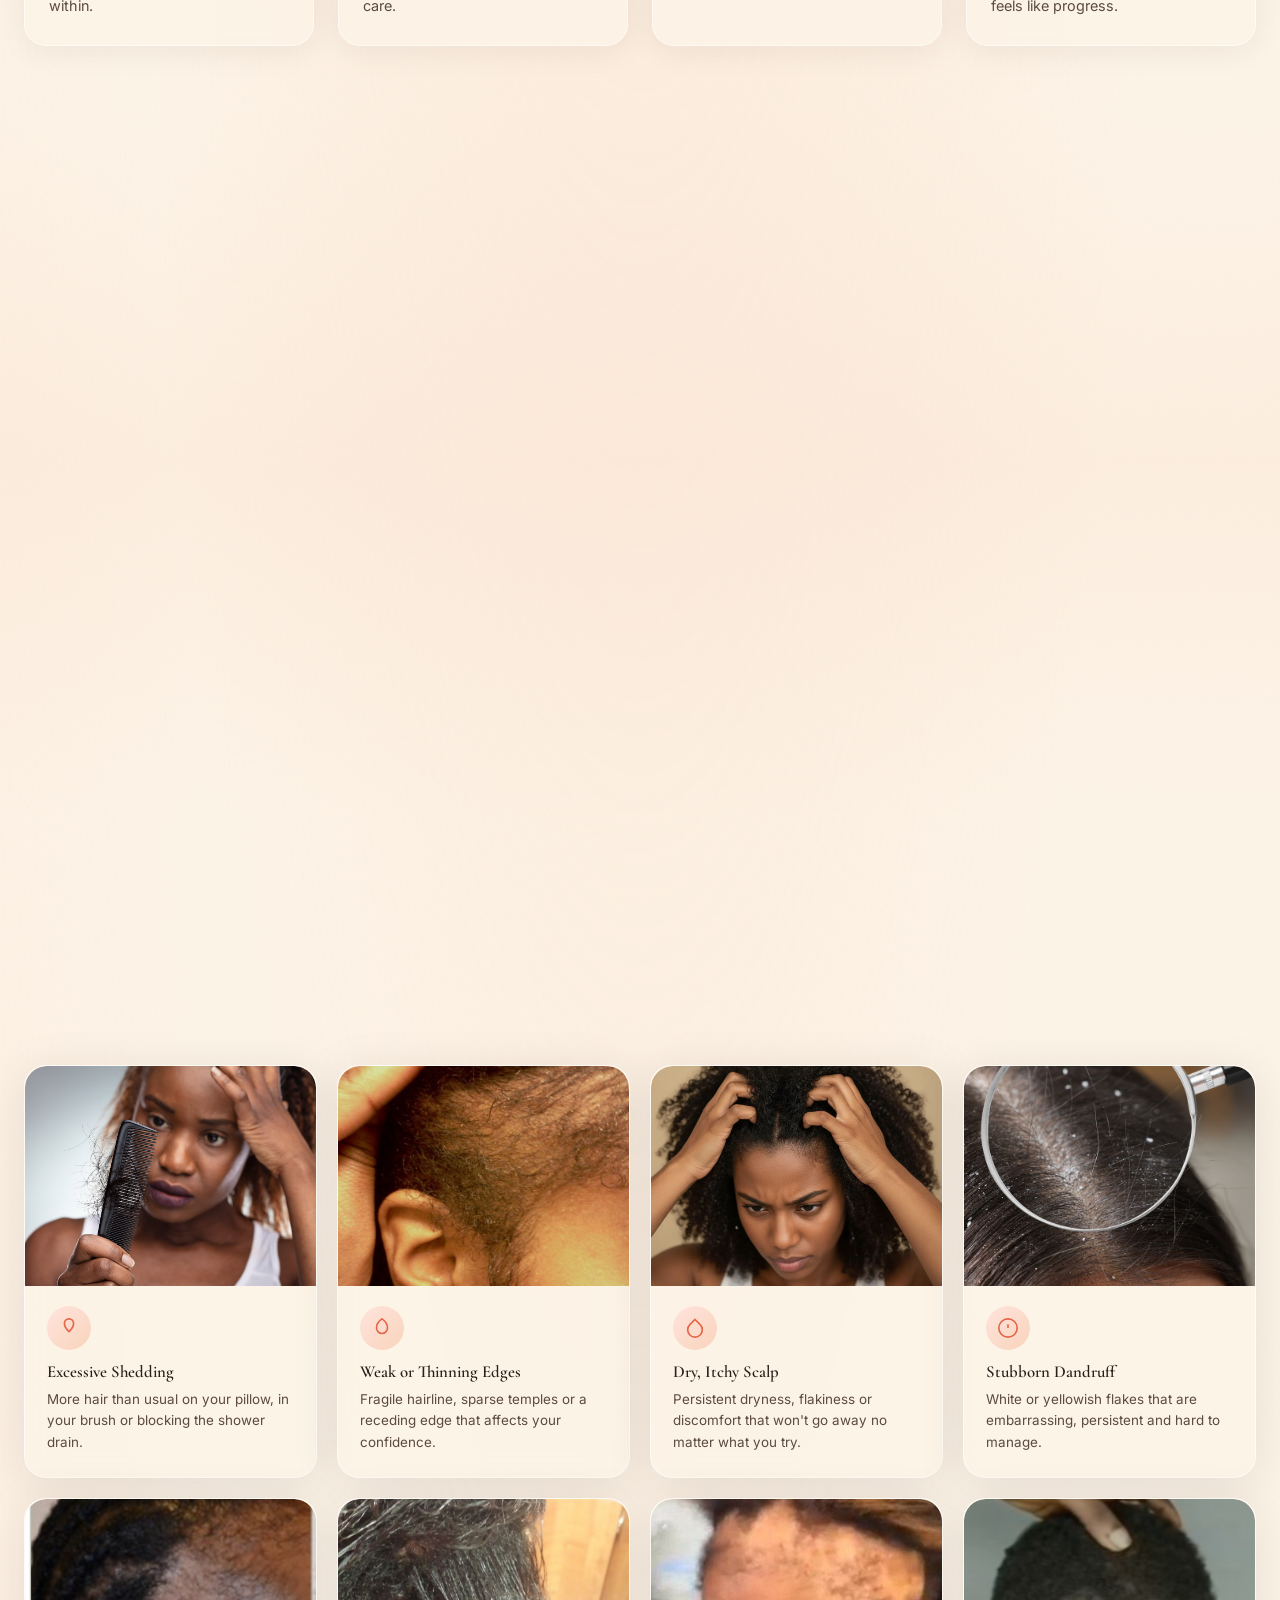
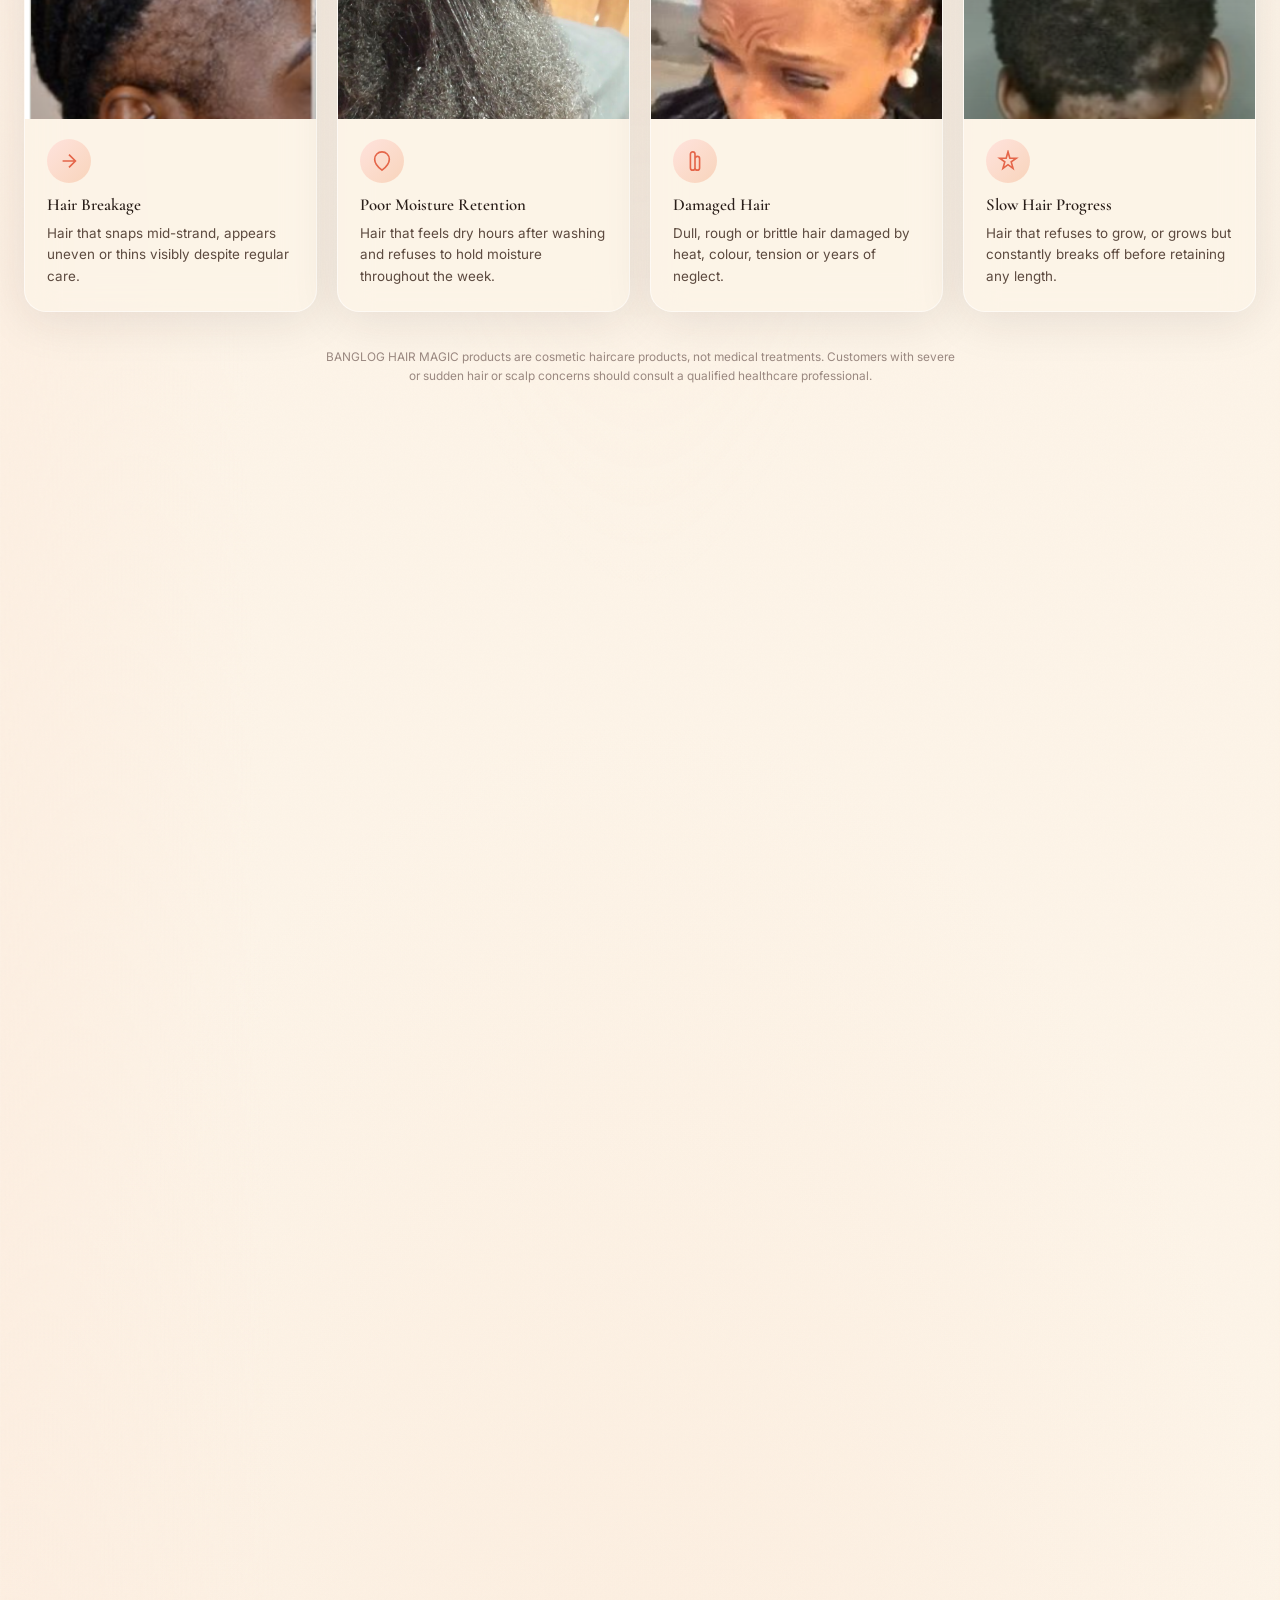
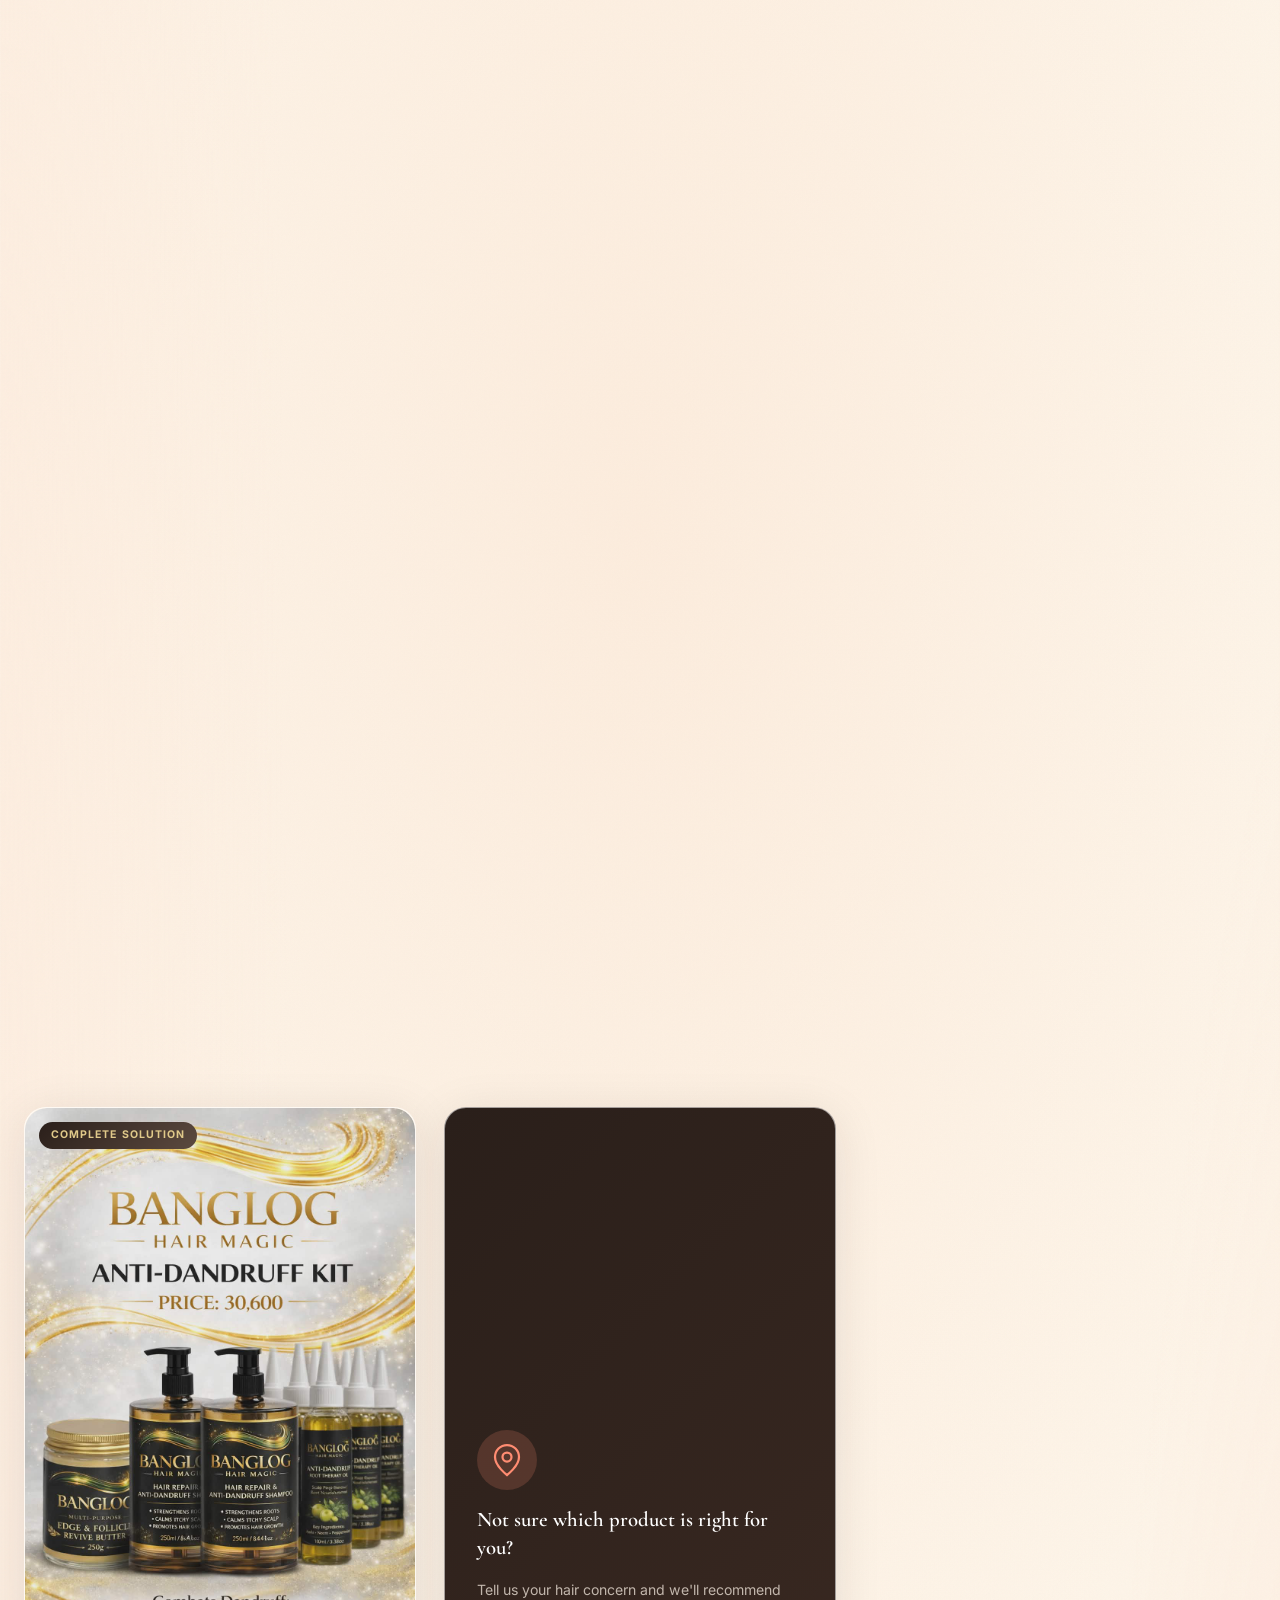
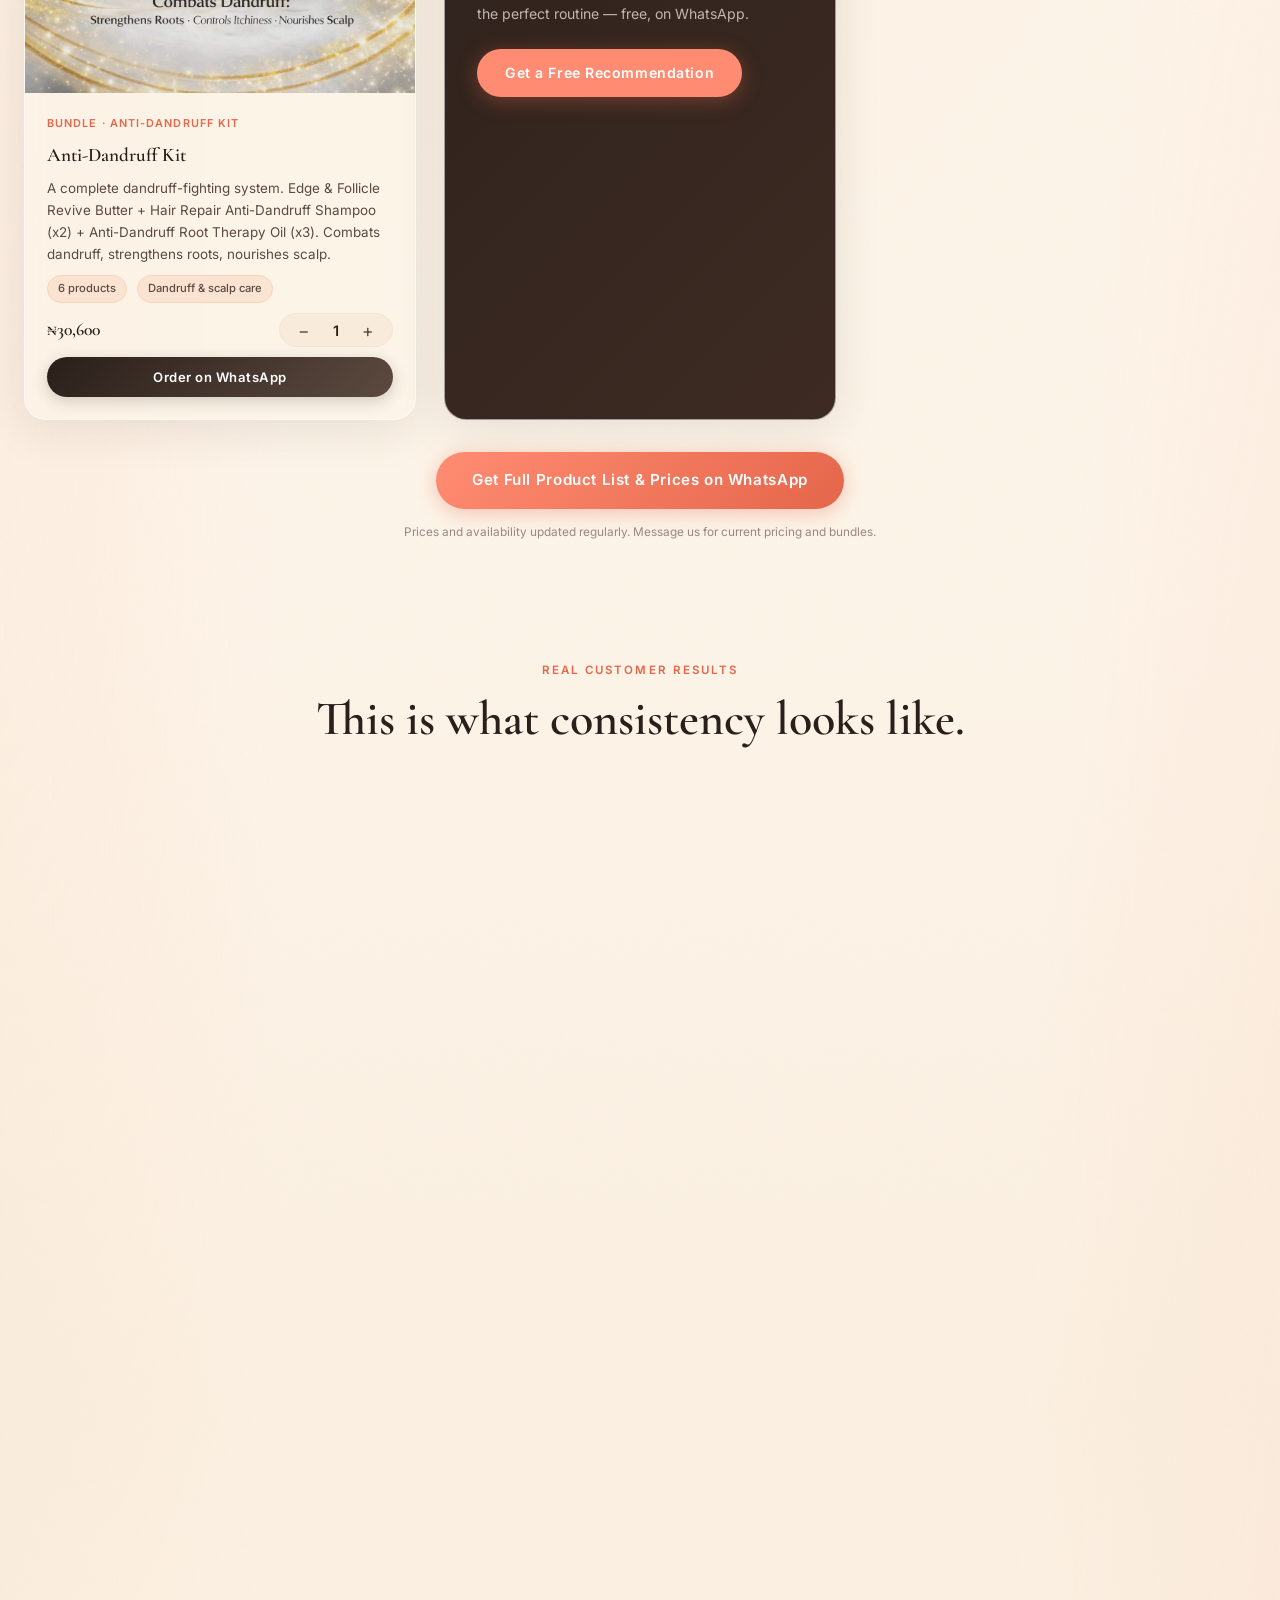
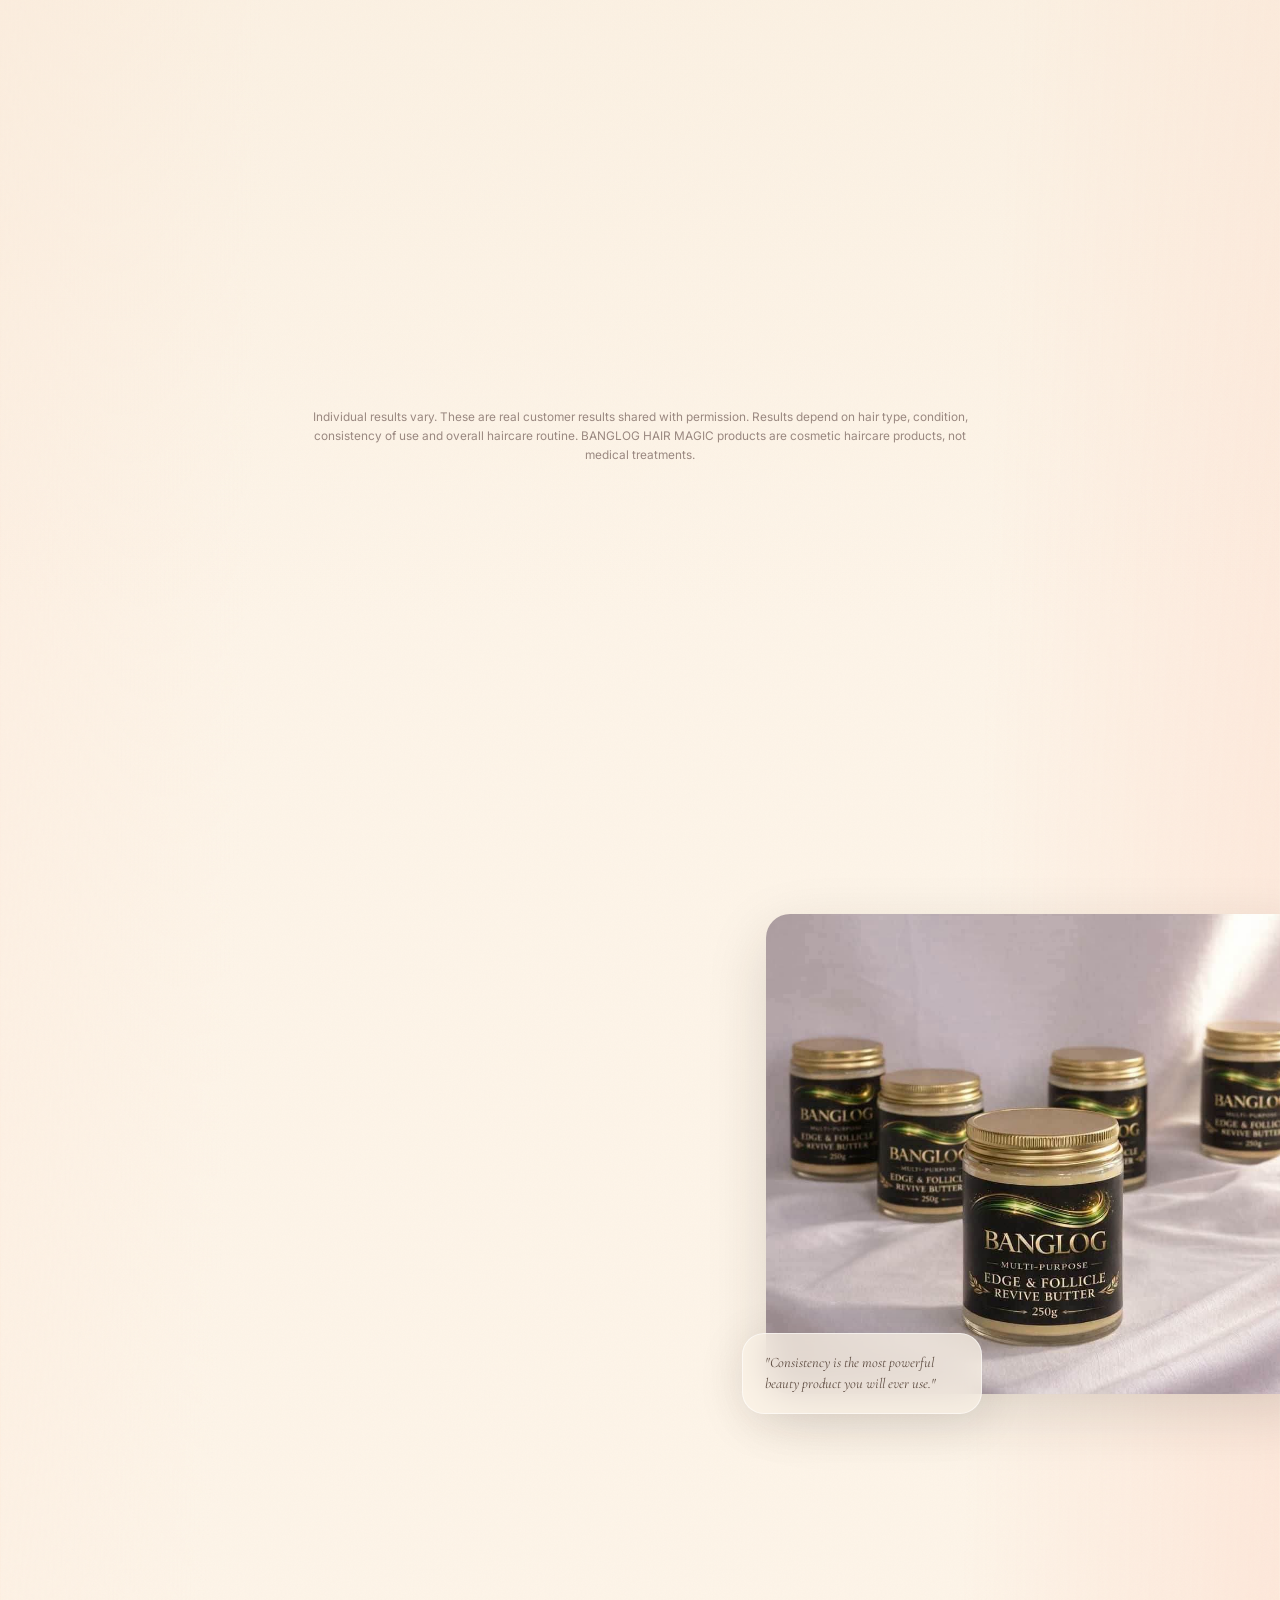
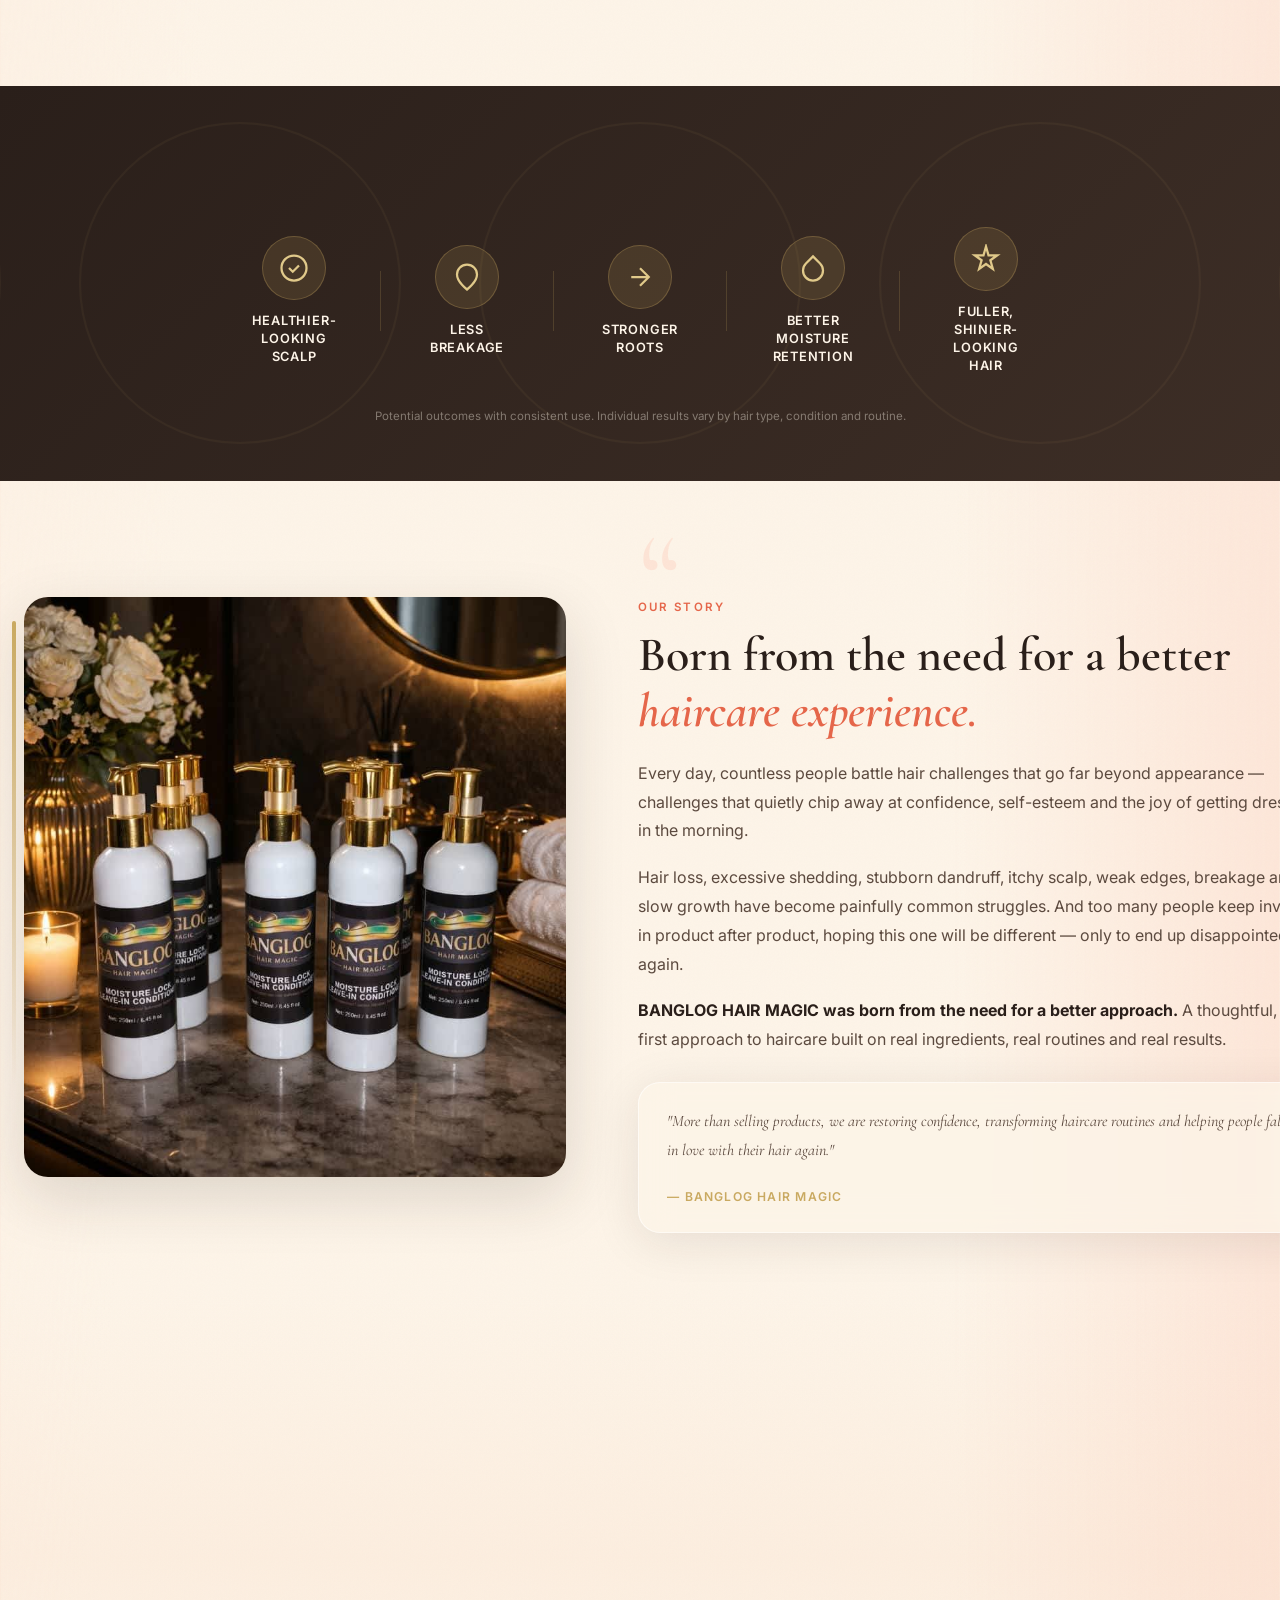
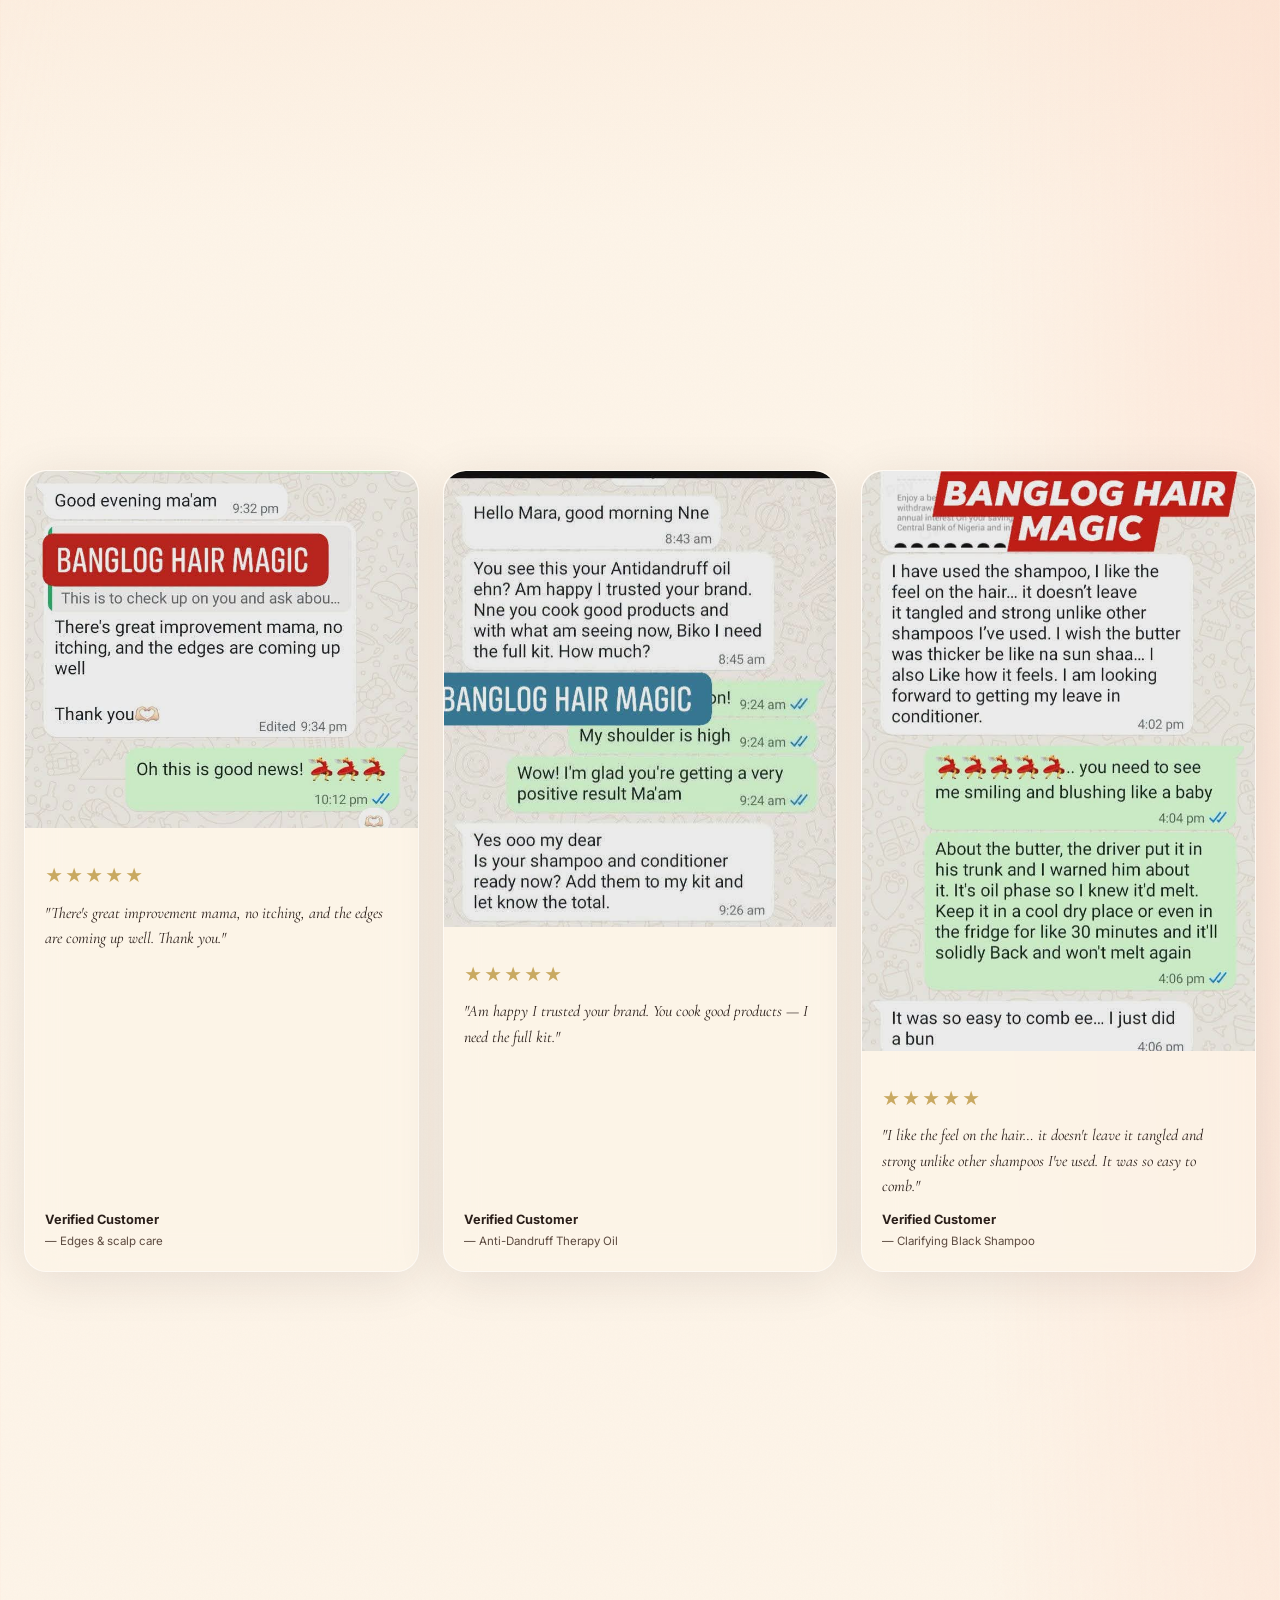
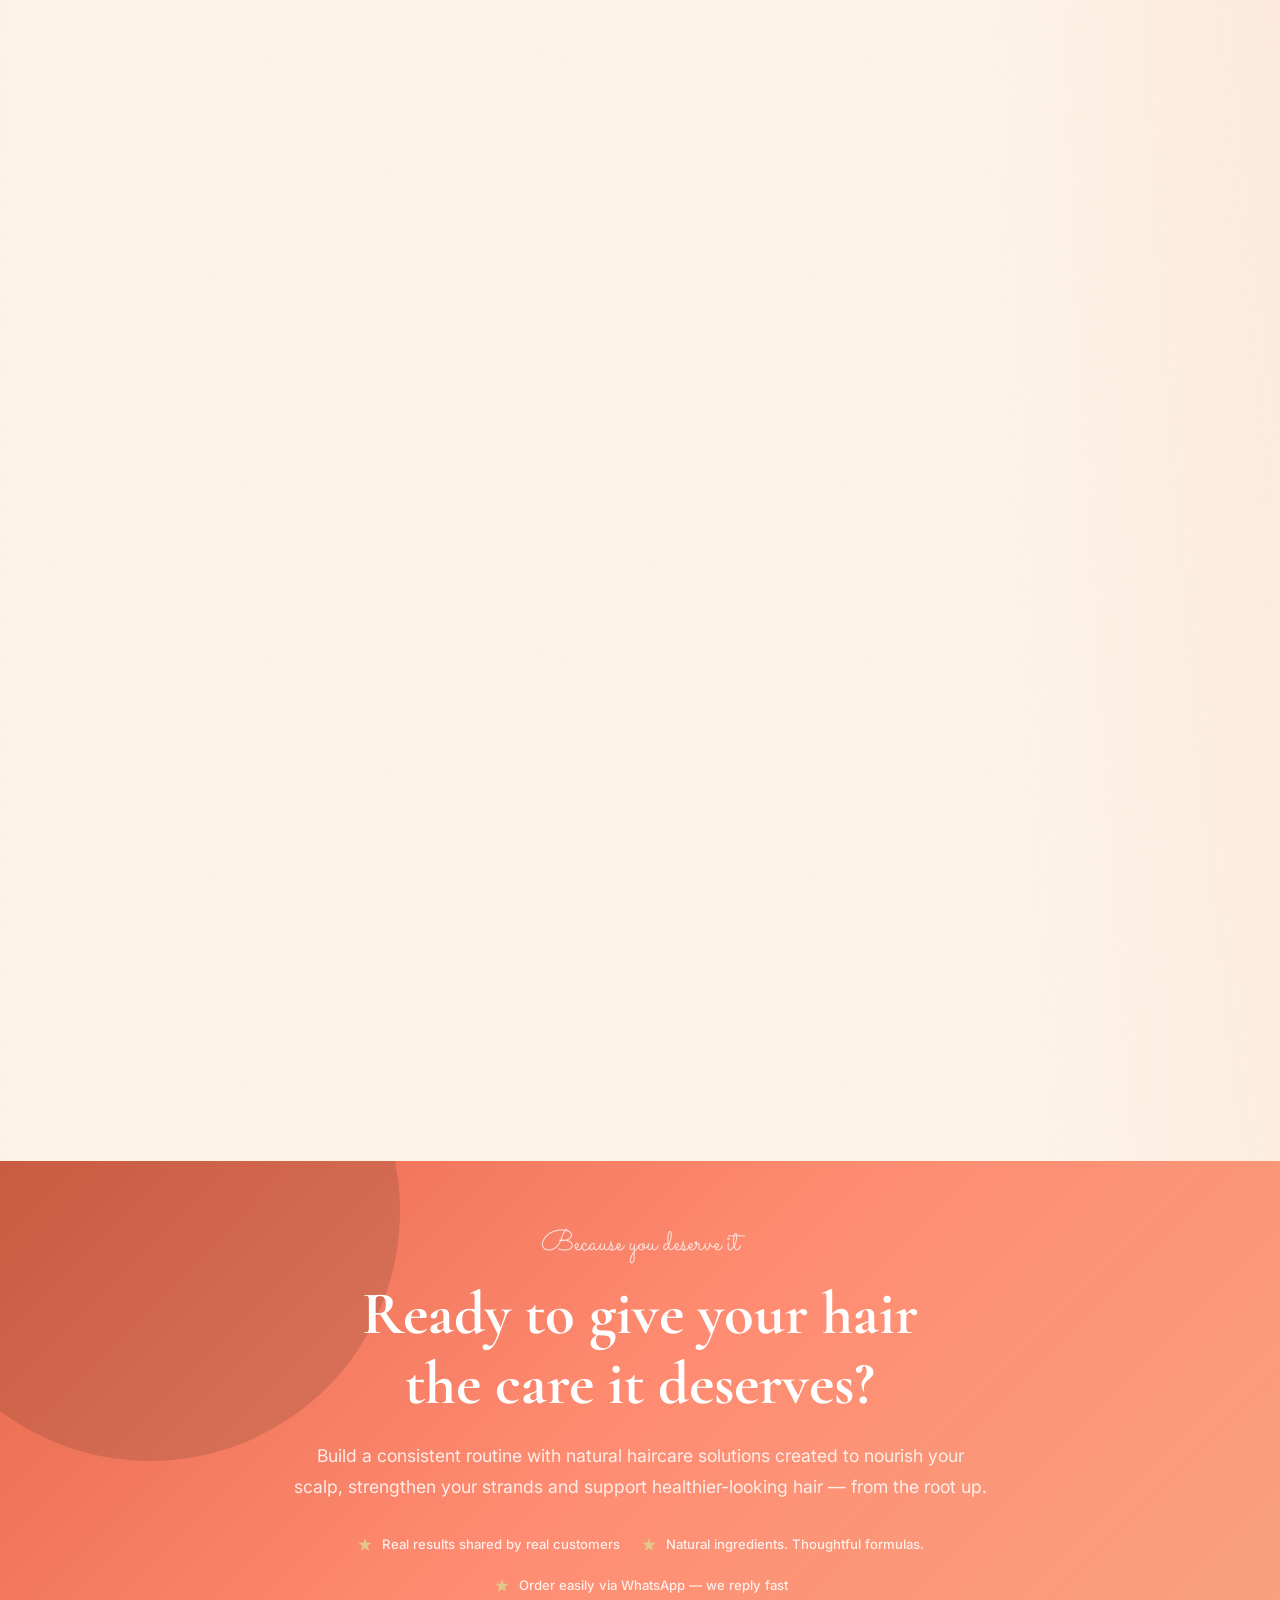
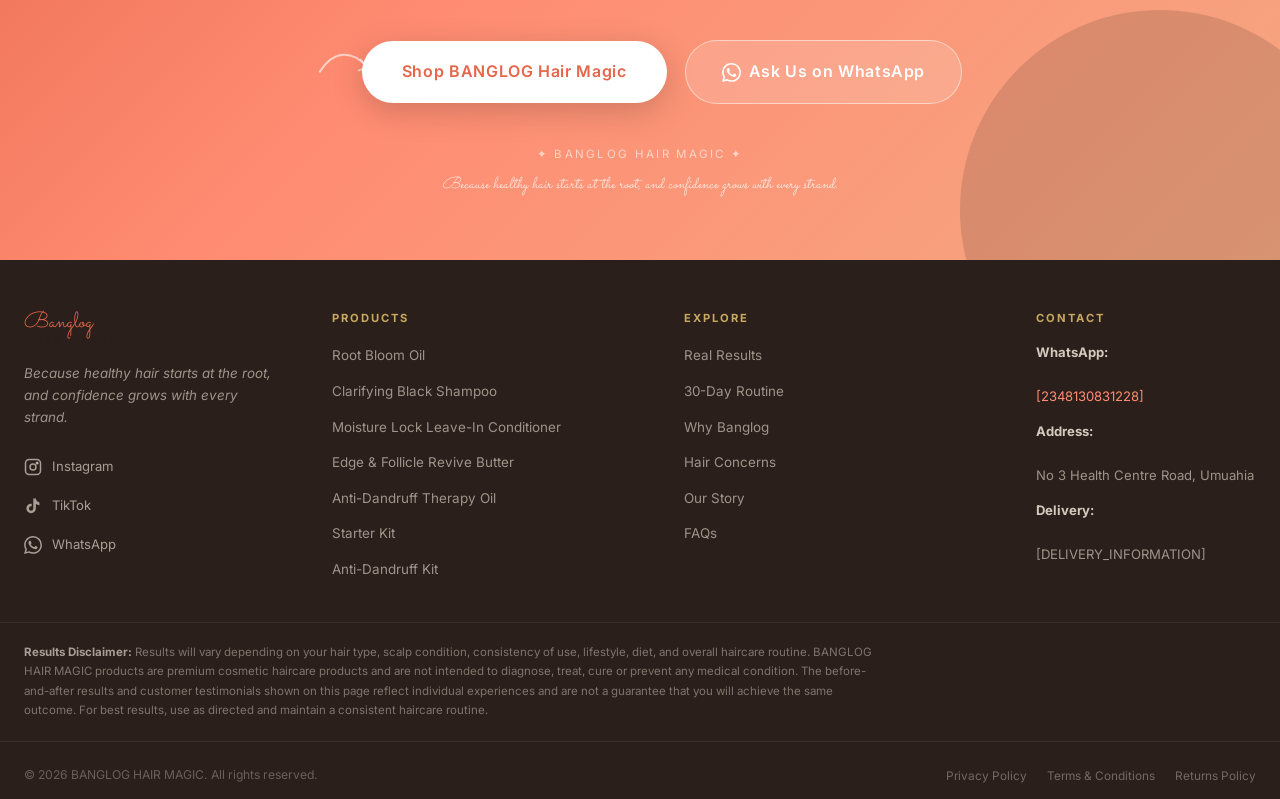
==== commit 380d9085: "Add CTA card to fill empty product grid slot; fix concern/principle image heights Co-Authored-By: Cl" ====
--- a/index.html
+++ b/index.html
@@ -541,6 +541,18 @@
         </div>
       </article>
 
+      <!-- CTA filler card -->
+      <article class="product-card product-cta-card glass-card" data-animate="fade-up" data-delay="1000">
+        <div class="cta-card-inner">
+          <div class="cta-card-icon">
+            <svg width="36" height="36" viewBox="0 0 24 24" fill="none" stroke="currentColor" stroke-width="1.5" aria-hidden="true"><path d="M12 22s8-6 8-12a8 8 0 00-16 0c0 6 8 12 8 12z"/><circle cx="12" cy="10" r="3"/></svg>
+          </div>
+          <h3>Not sure which product is right for you?</h3>
+          <p>Tell us your hair concern and we'll recommend the perfect routine — free, on WhatsApp.</p>
+          <a href="https://wa.me/2348130831228?text=Hi%20BANGLOG%2C%20I%20need%20help%20choosing%20the%20right%20product%20for%20my%20hair." class="btn btn-primary" target="_blank" rel="noopener">Get a Free Recommendation</a>
+        </div>
+      </article>
+
     </div>
 
     <div class="products-cta" data-animate="fade-up">
--- a/styles.css
+++ b/styles.css
@@ -480,14 +480,14 @@
 .principle-card:hover::before { opacity: 1; }
 
 .principle-media {
-  width: 100%; height: 170px;
+  width: 100%; height: 240px;
   overflow: hidden; flex-shrink: 0;
   border-radius: var(--radius) var(--radius) 0 0;
 }
 .principle-media img,
 .principle-media video {
   width: 100%; height: 100%;
-  object-fit: cover; object-position: center top;
+  object-fit: cover; object-position: center center;
   display: block;
 }
 
@@ -563,13 +563,13 @@
 }
 .concern-card:hover { transform: translateY(-6px); box-shadow: var(--shadow-lift); }
 .concern-media {
-  width: 100%; height: 160px;
+  width: 100%; height: 220px;
   overflow: hidden; flex-shrink: 0;
   border-radius: var(--radius) var(--radius) 0 0;
 }
 .concern-media img {
   width: 100%; height: 100%;
-  object-fit: cover; object-position: center top;
+  object-fit: cover; object-position: center center;
   display: block;
 }
 .concern-body { padding: 20px 22px 24px; }
@@ -629,6 +629,36 @@
 .product-card--featured {
   grid-row: span 1;
   border: 1.5px solid rgba(255,140,114,.35);
+}
+.product-cta-card {
+  background: linear-gradient(135deg, var(--dark-brown) 0%, #3d2b23 100%);
+  color: var(--cream);
+  cursor: default;
+  min-height: 320px;
+}
+.product-cta-card:hover { transform: translateY(-8px); }
+.cta-card-inner {
+  display: flex; flex-direction: column;
+  align-items: flex-start; justify-content: center;
+  padding: 36px 32px; height: 100%; gap: 16px;
+}
+.cta-card-inner .cta-card-icon {
+  width: 60px; height: 60px; border-radius: 50%;
+  background: rgba(255,140,114,.18);
+  display: flex; align-items: center; justify-content: center;
+  color: var(--coral);
+}
+.cta-card-inner h3 {
+  font-family: var(--font-serif);
+  font-size: 1.3rem; font-weight: 600;
+  color: #fff; line-height: 1.35;
+}
+.cta-card-inner p {
+  font-size: .88rem; color: rgba(253,244,232,.7); line-height: 1.65;
+}
+.cta-card-inner .btn-primary {
+  margin-top: 8px;
+  background: var(--coral); color: #fff;
 }
 .product-img-wrap { position: relative; overflow: hidden; }
 .product-photo {
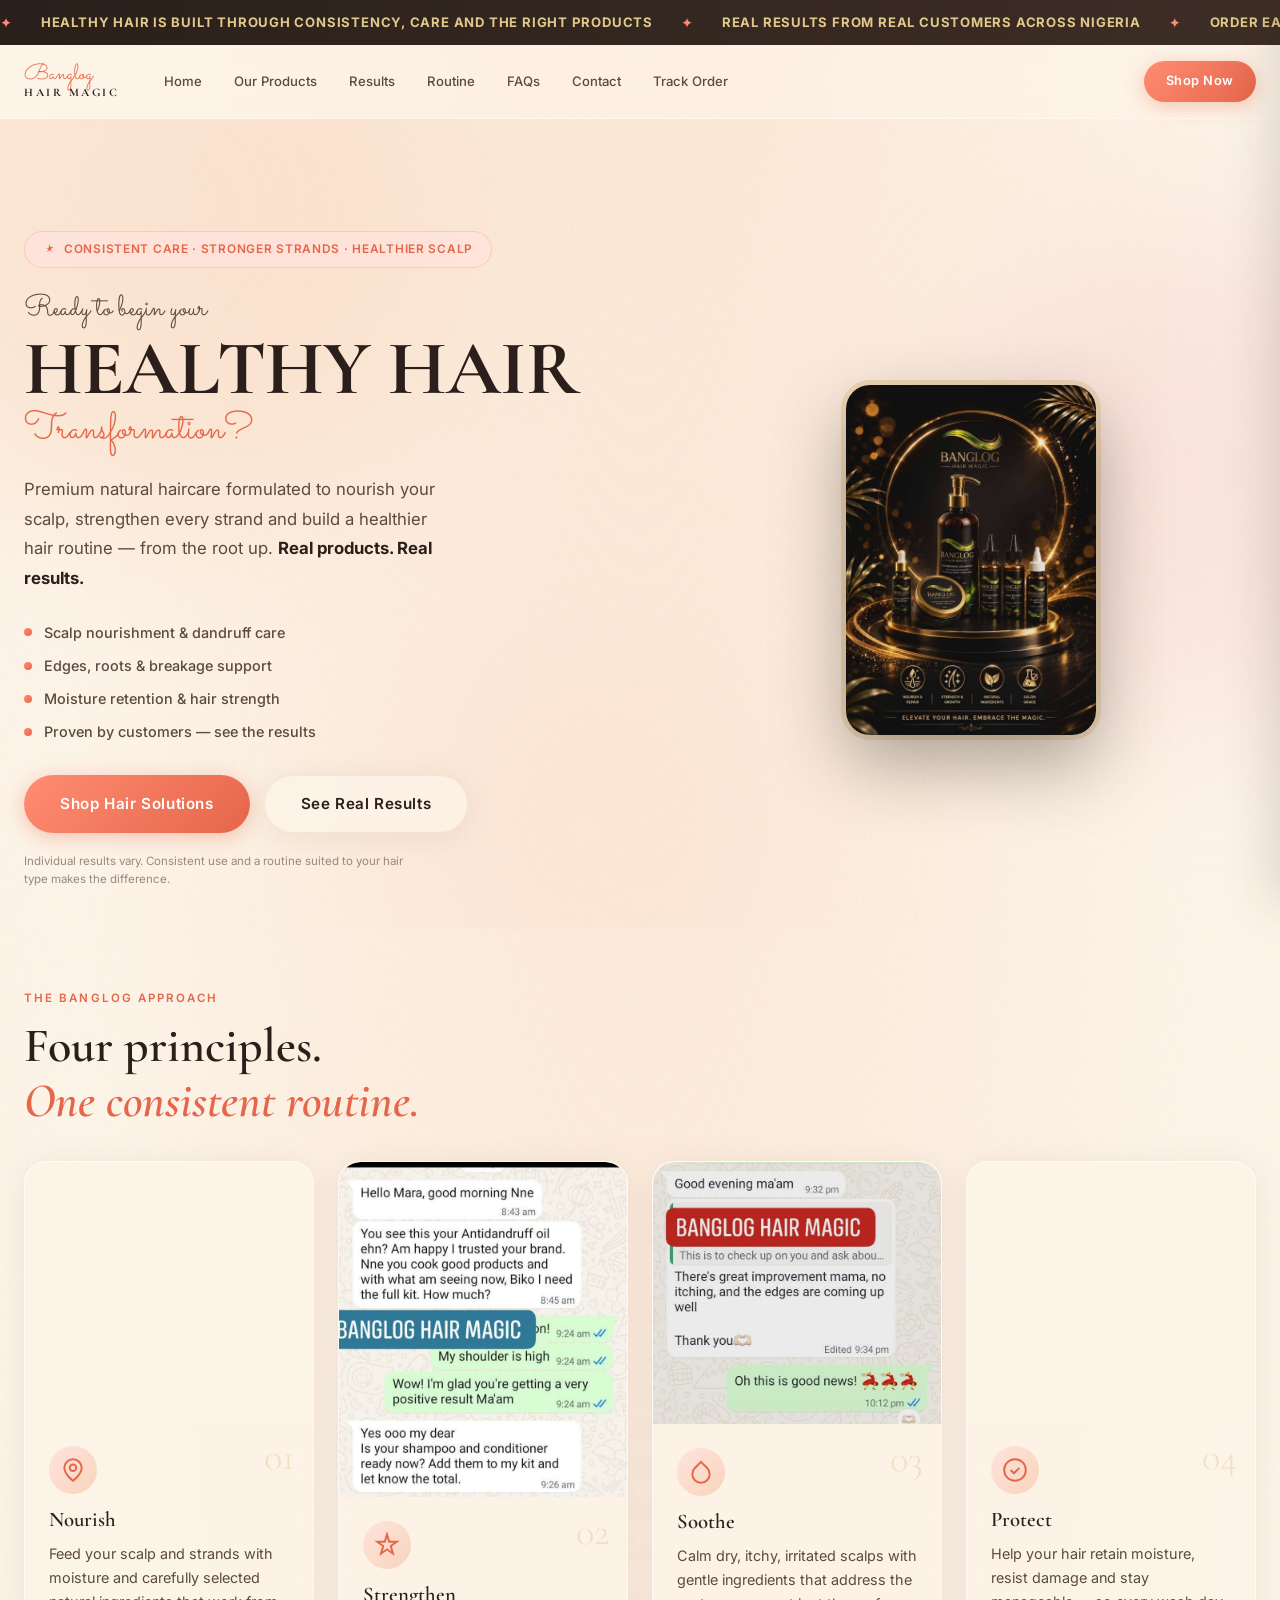
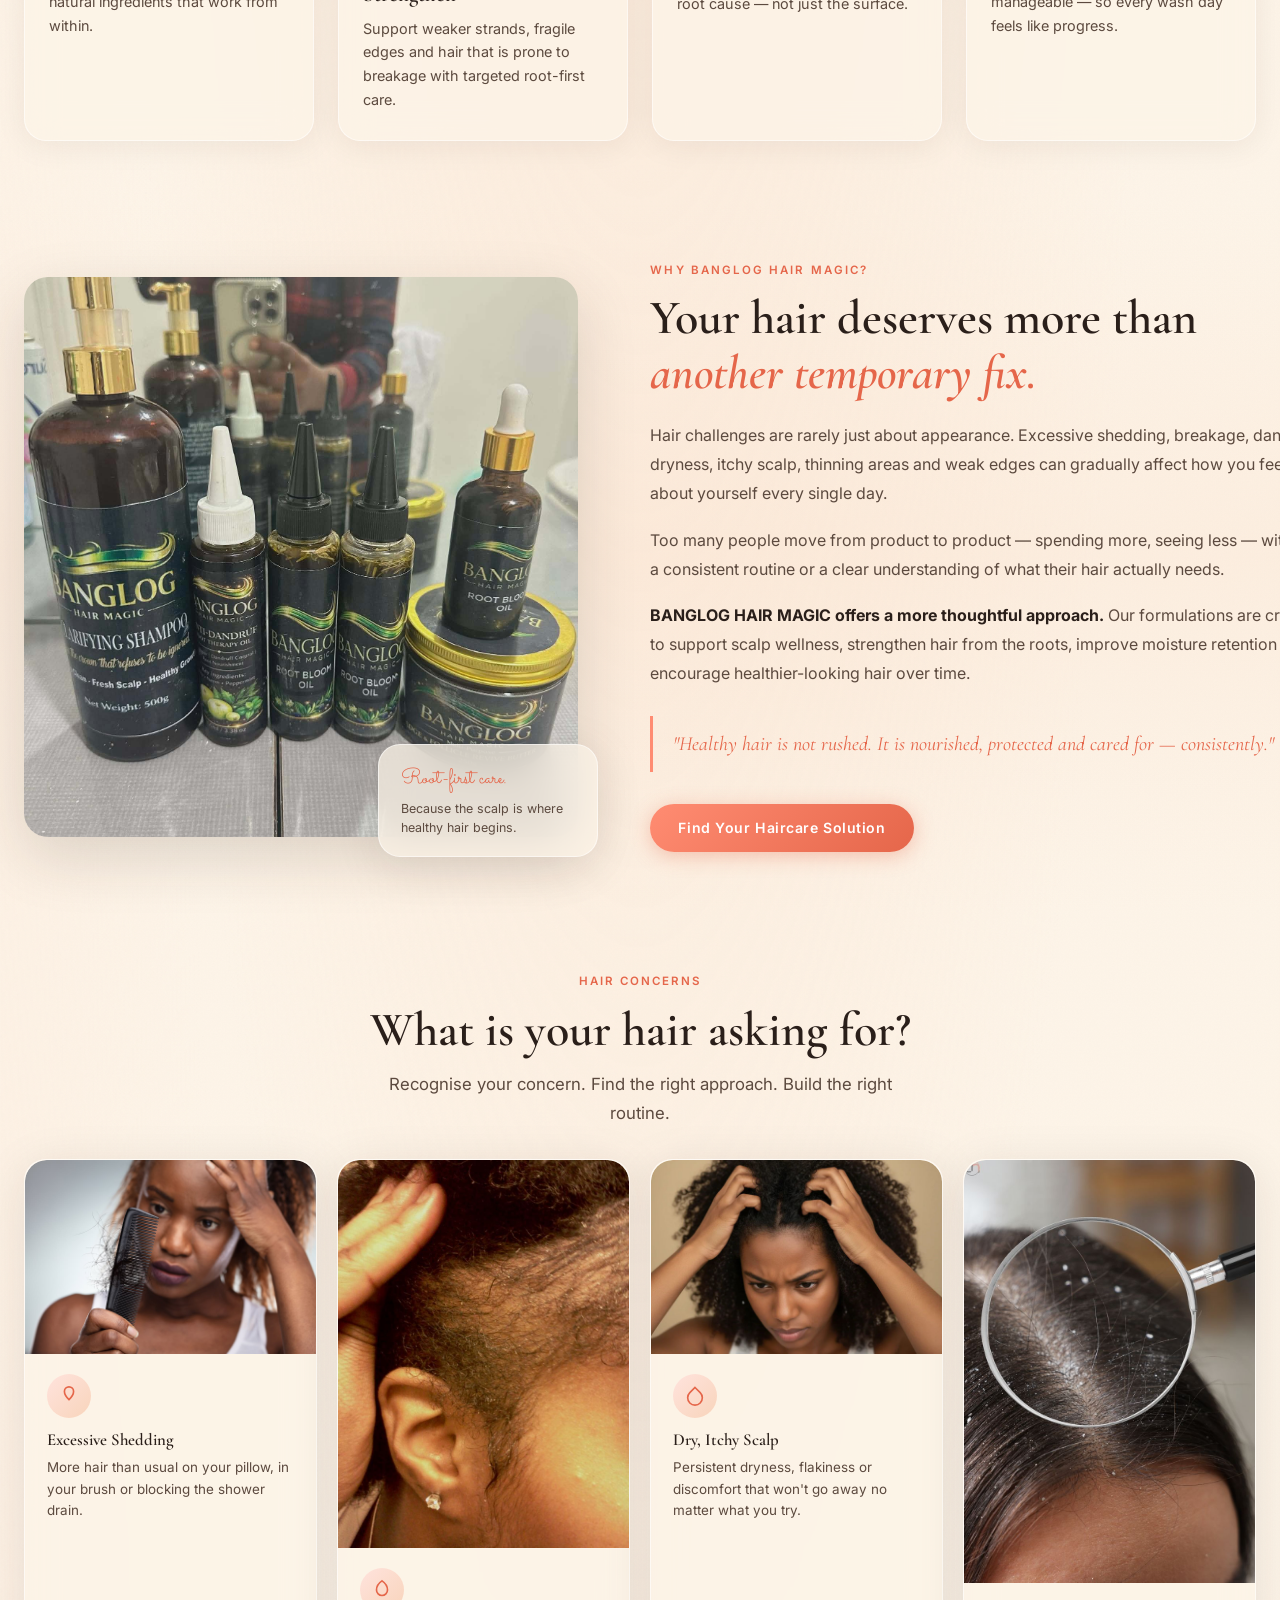
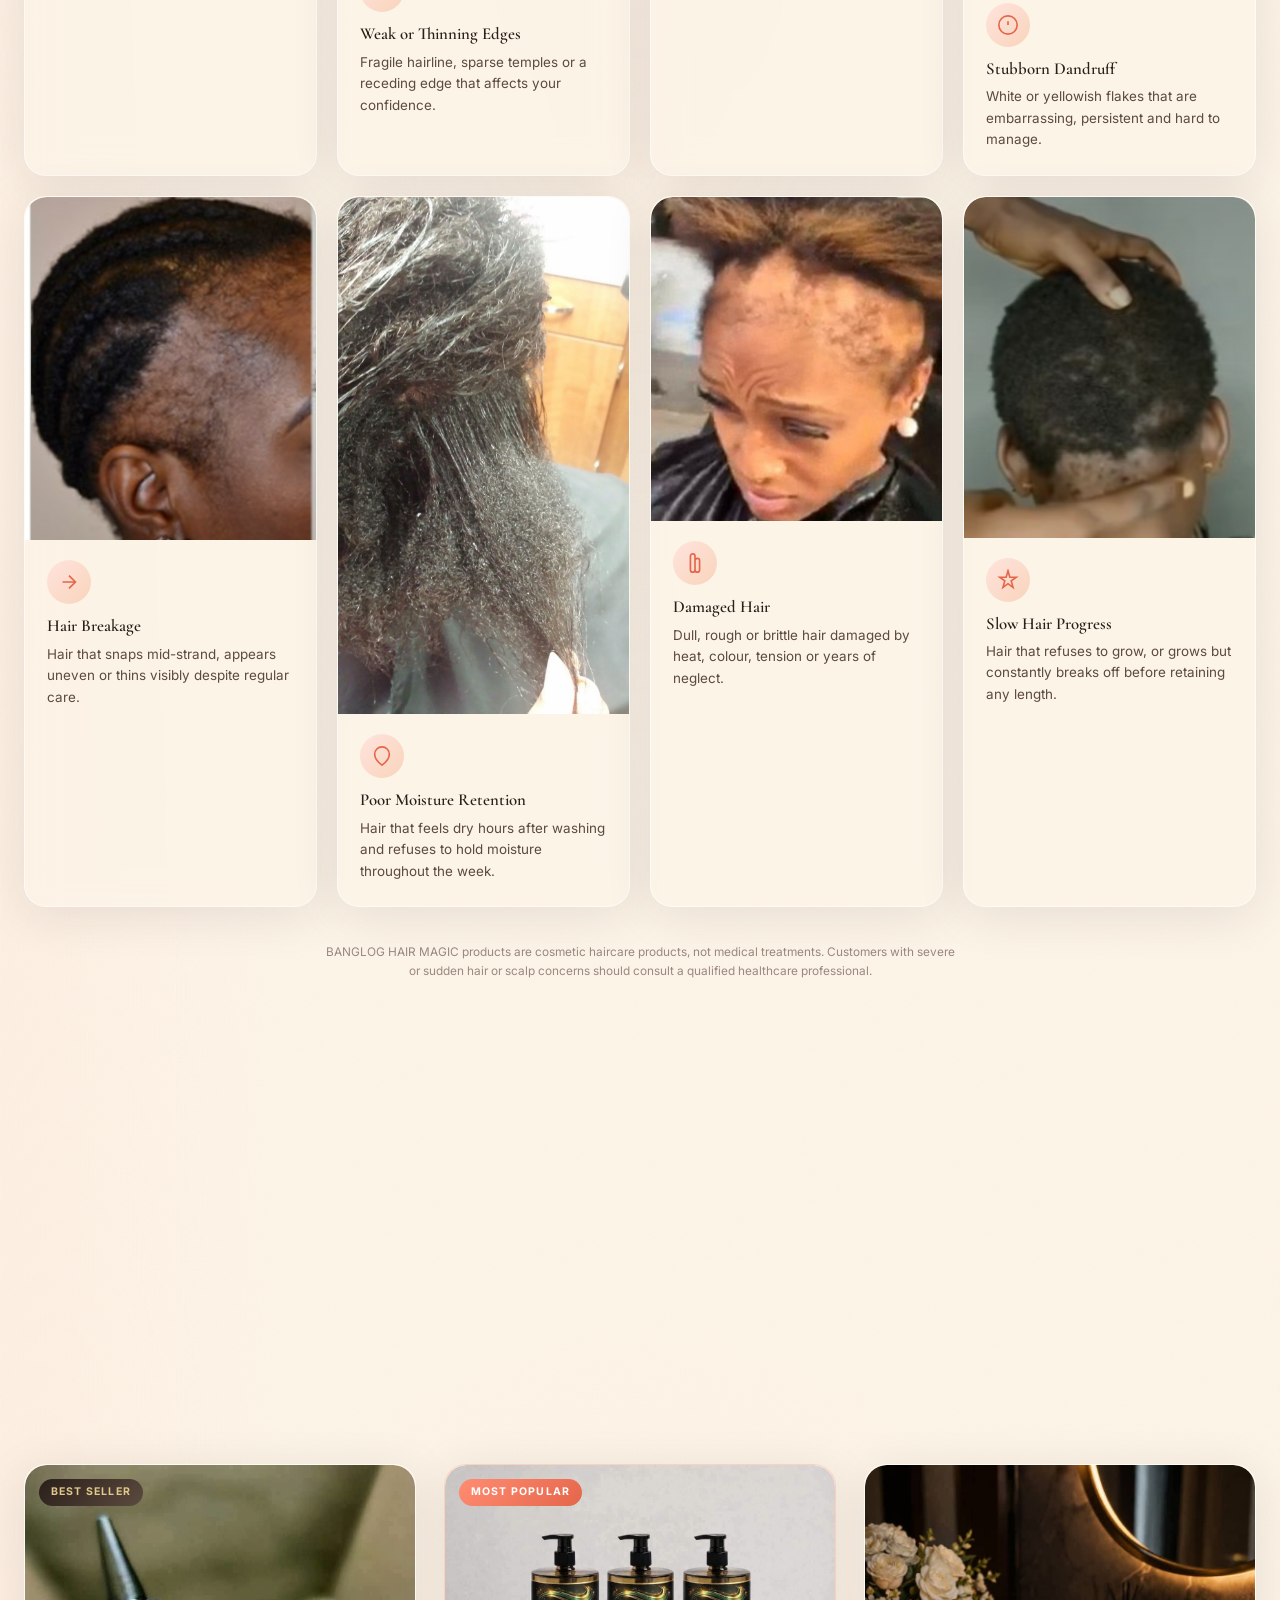
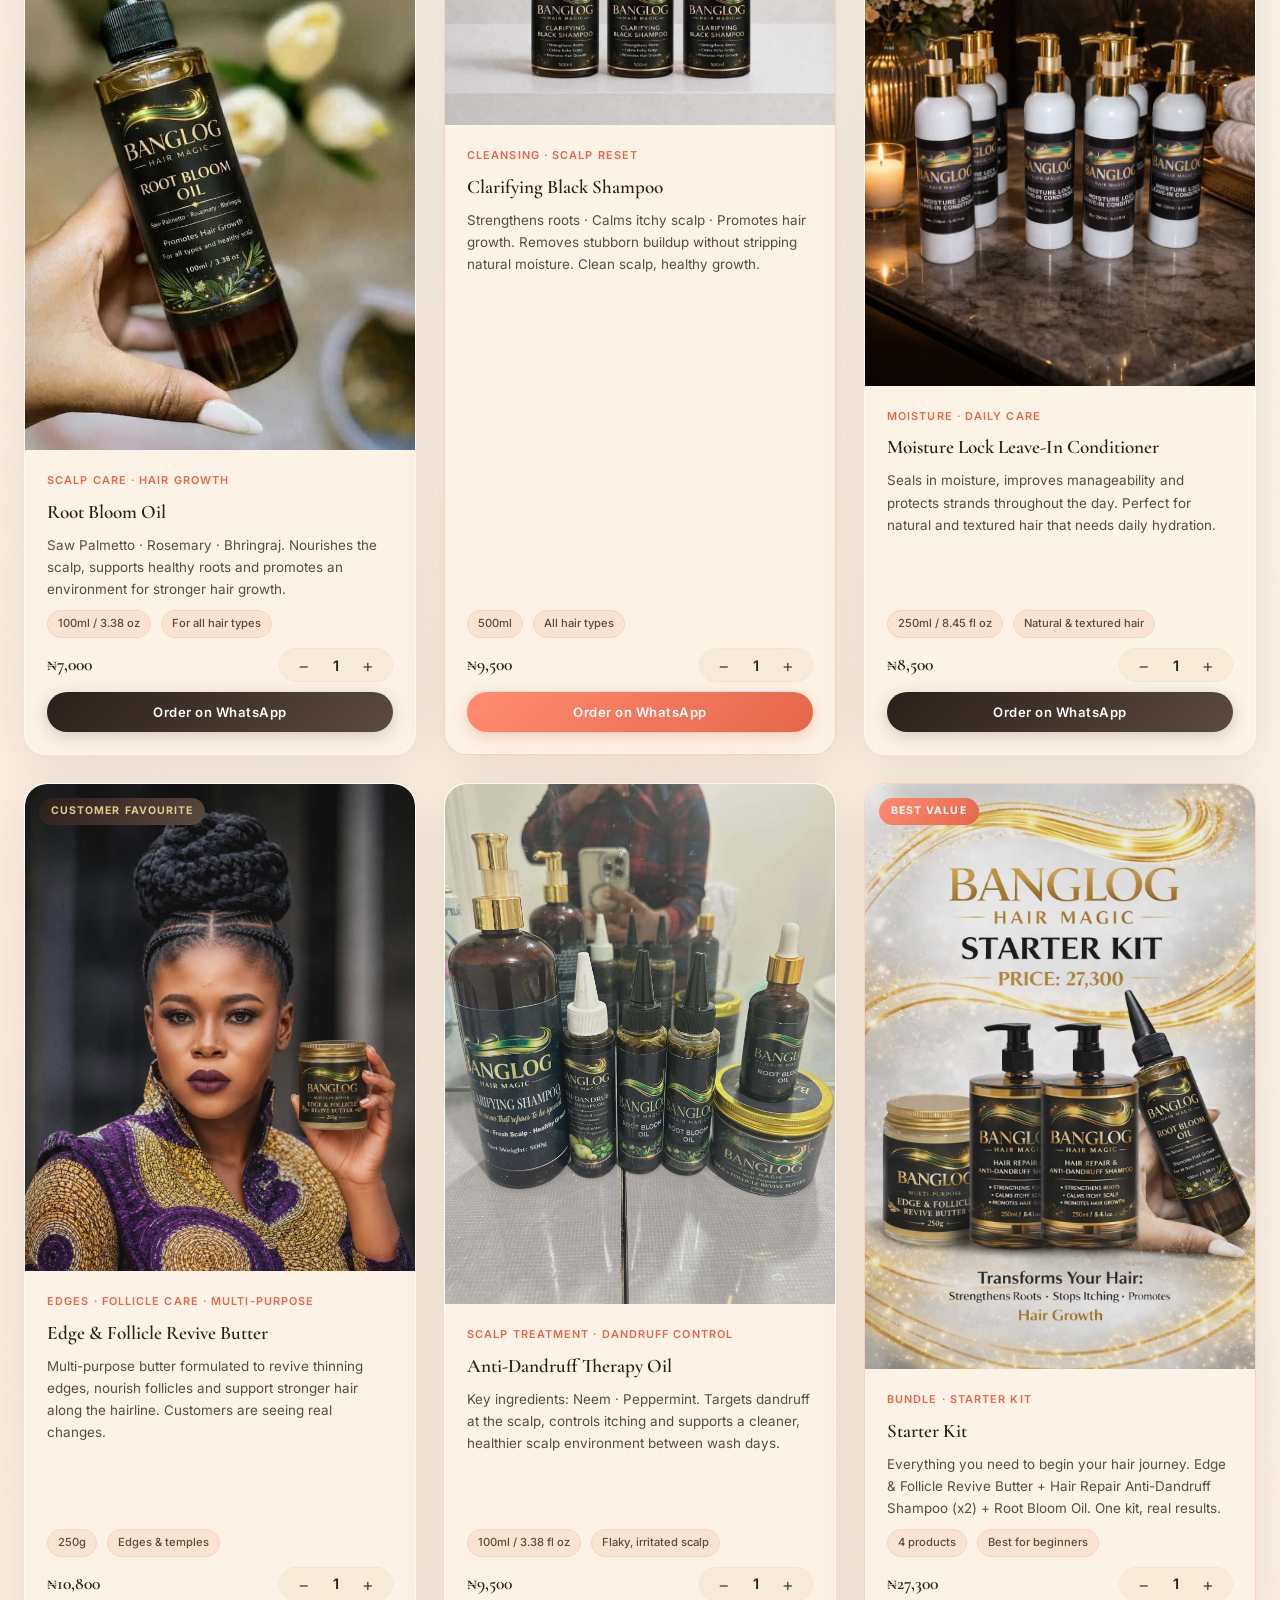
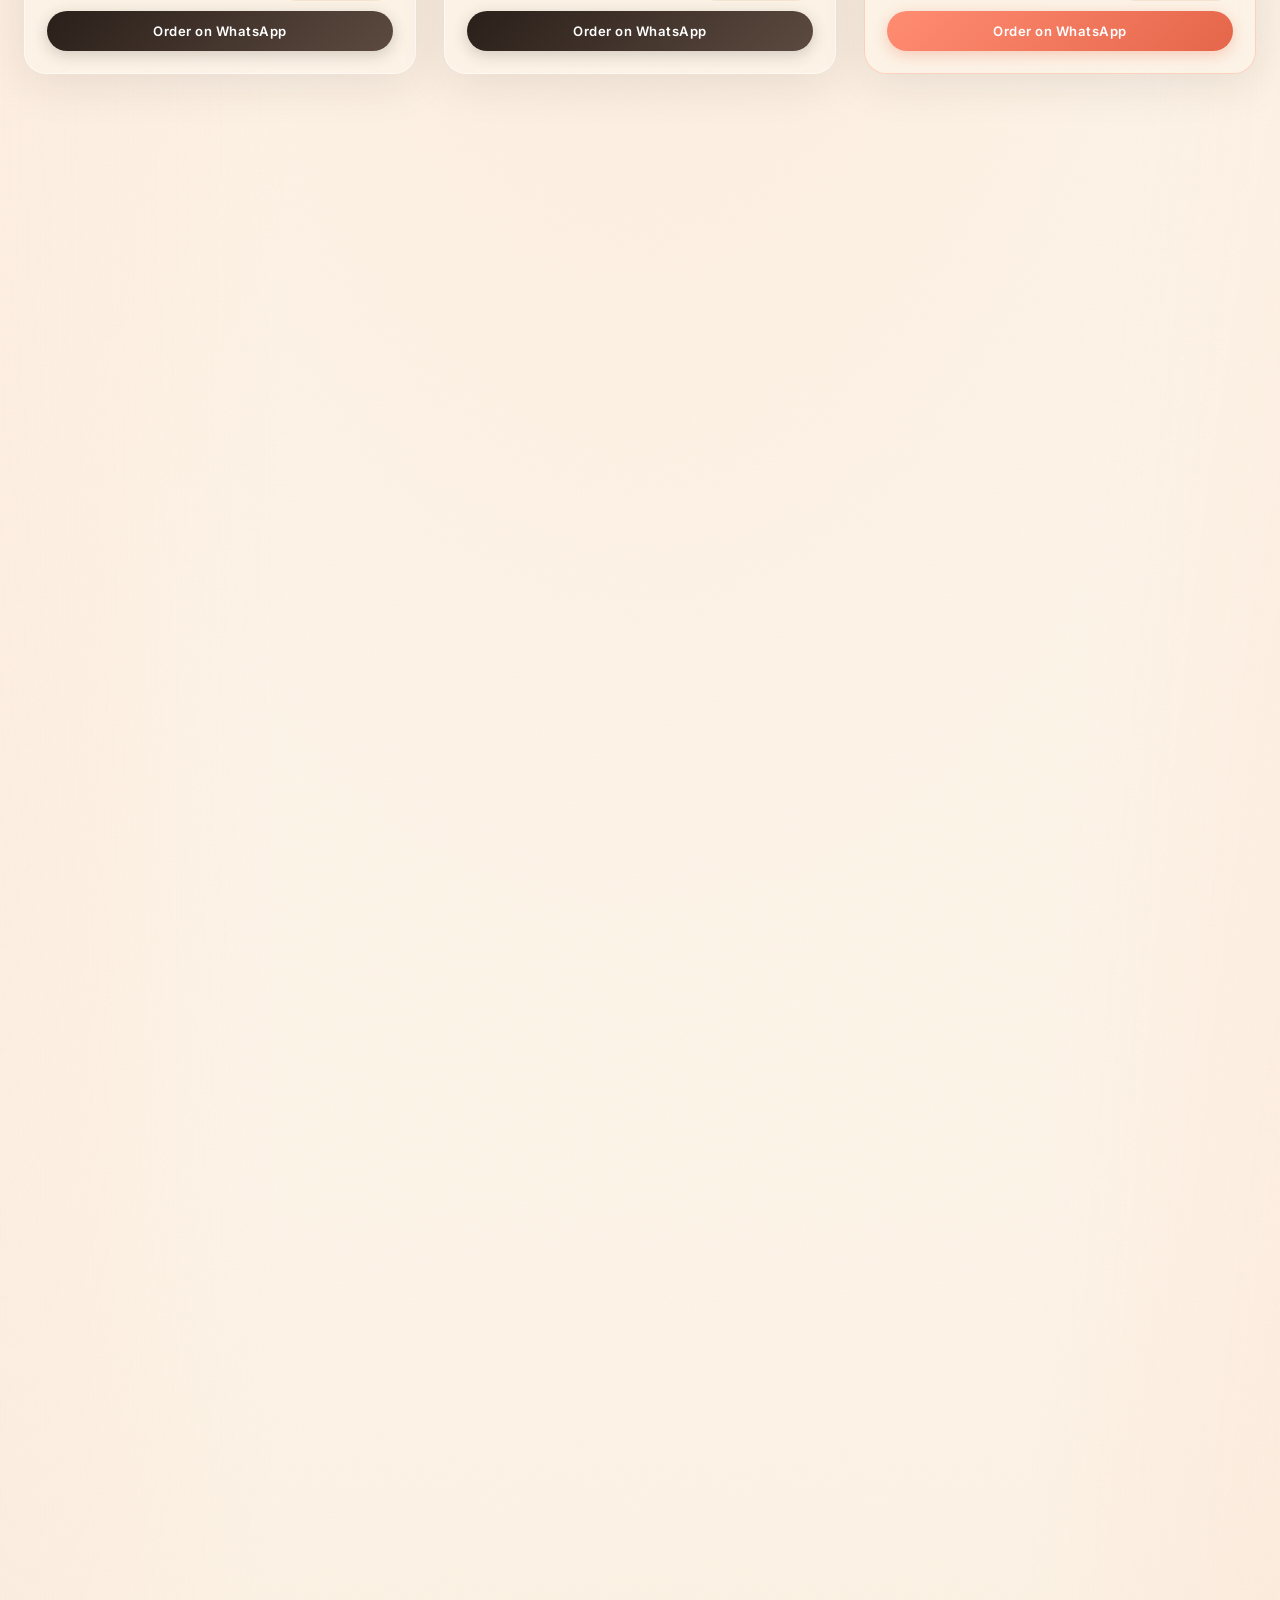
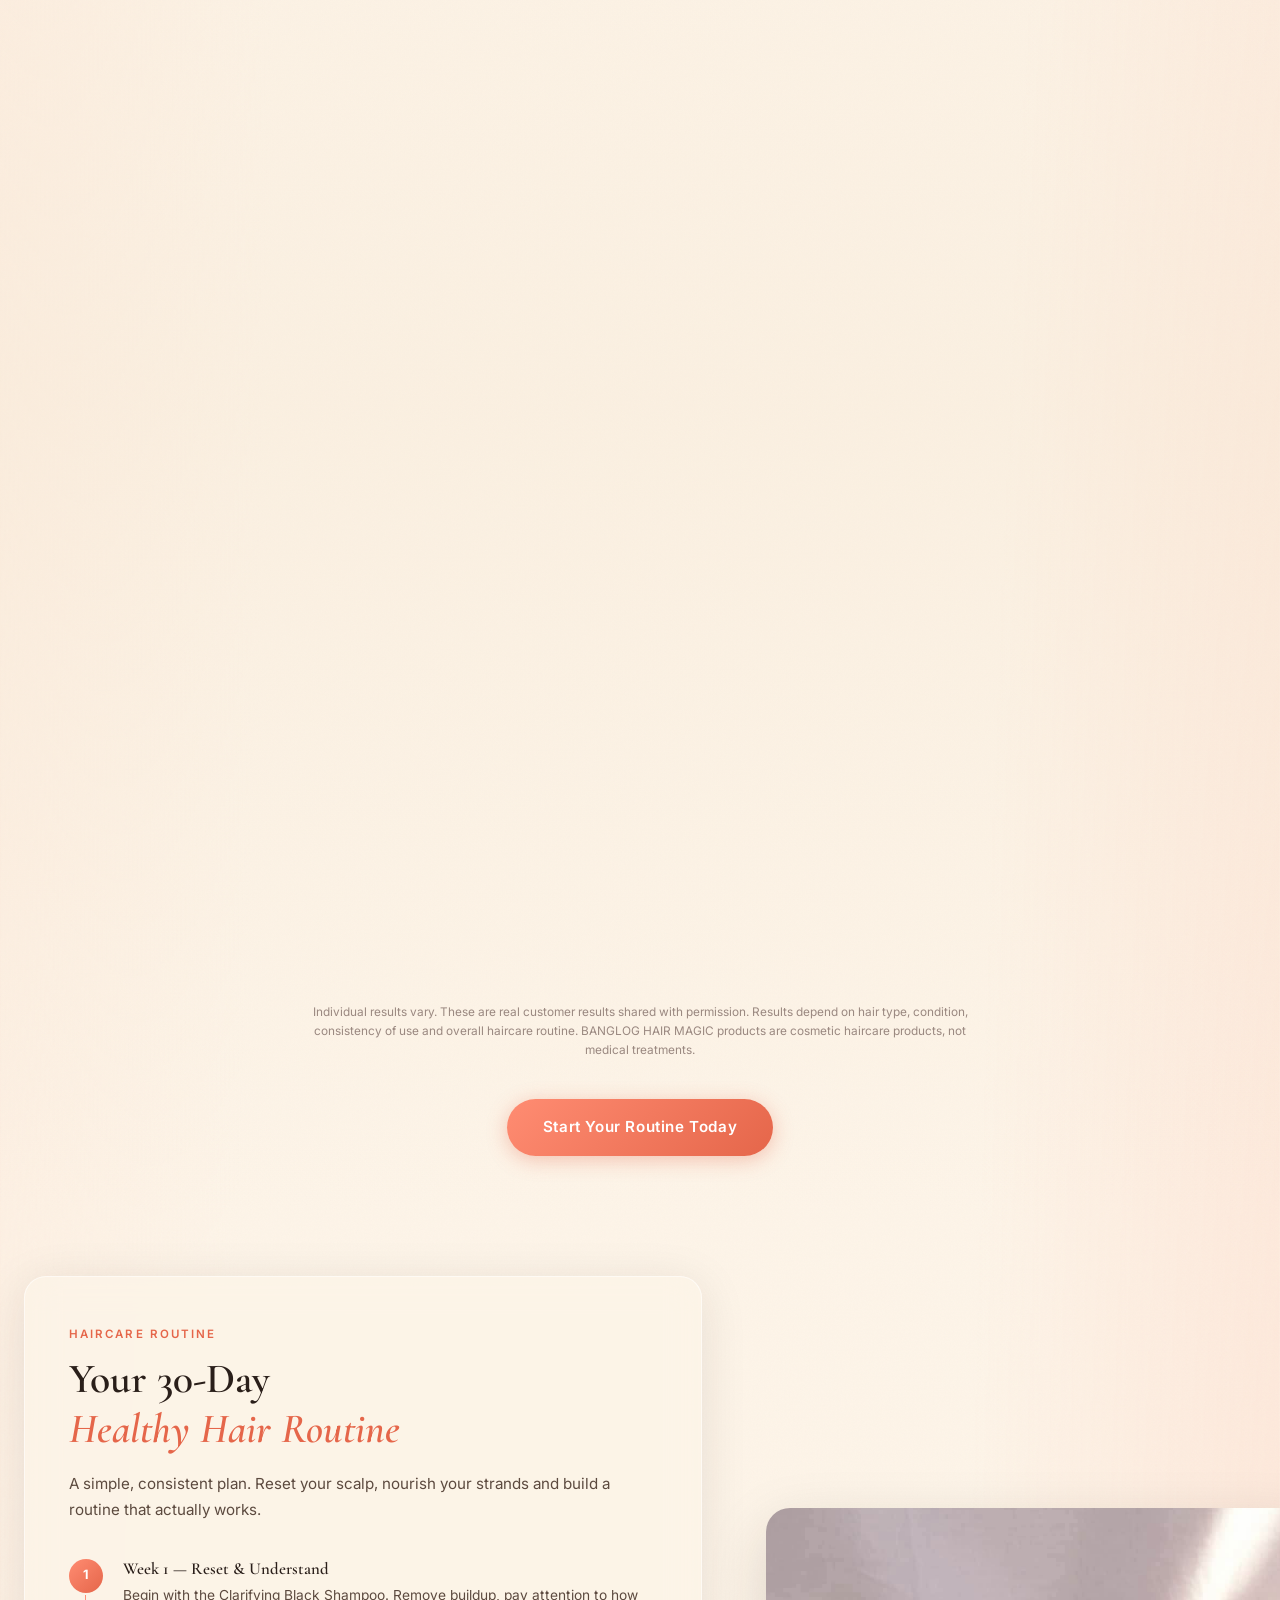
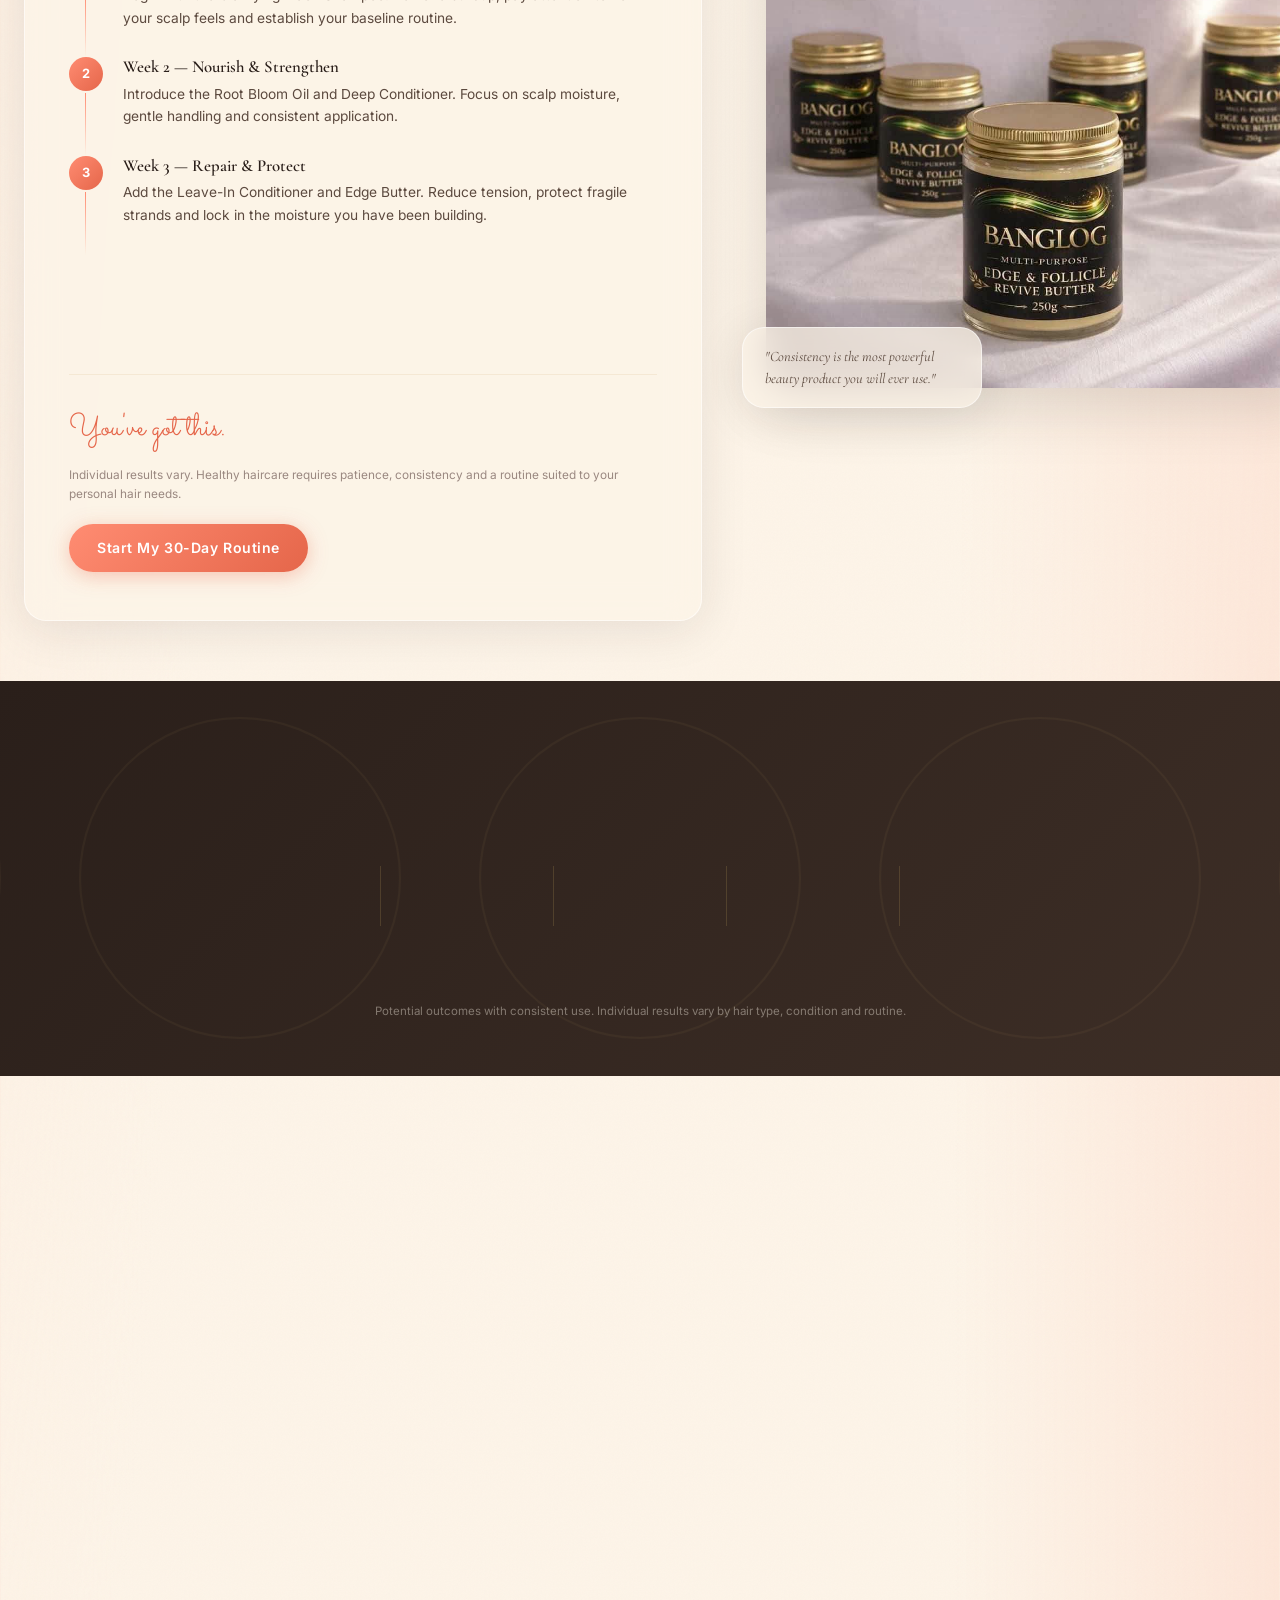
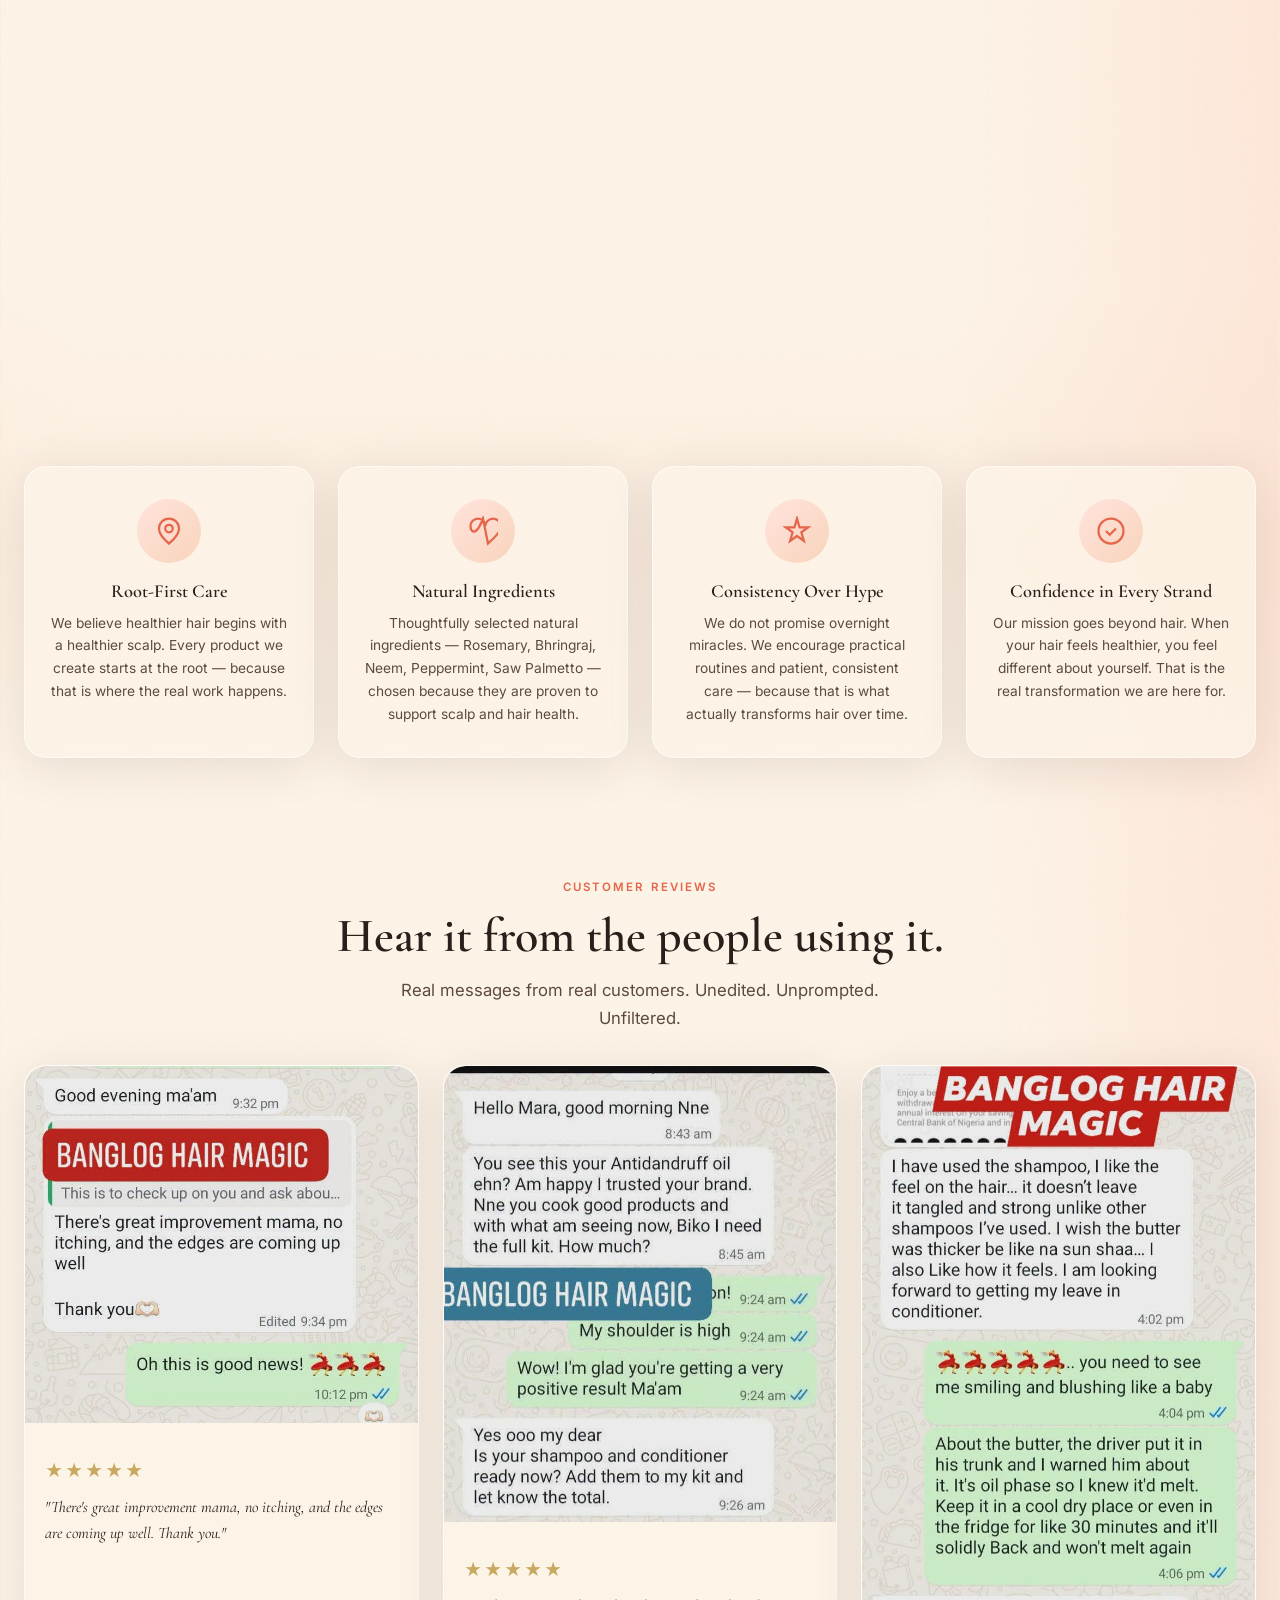
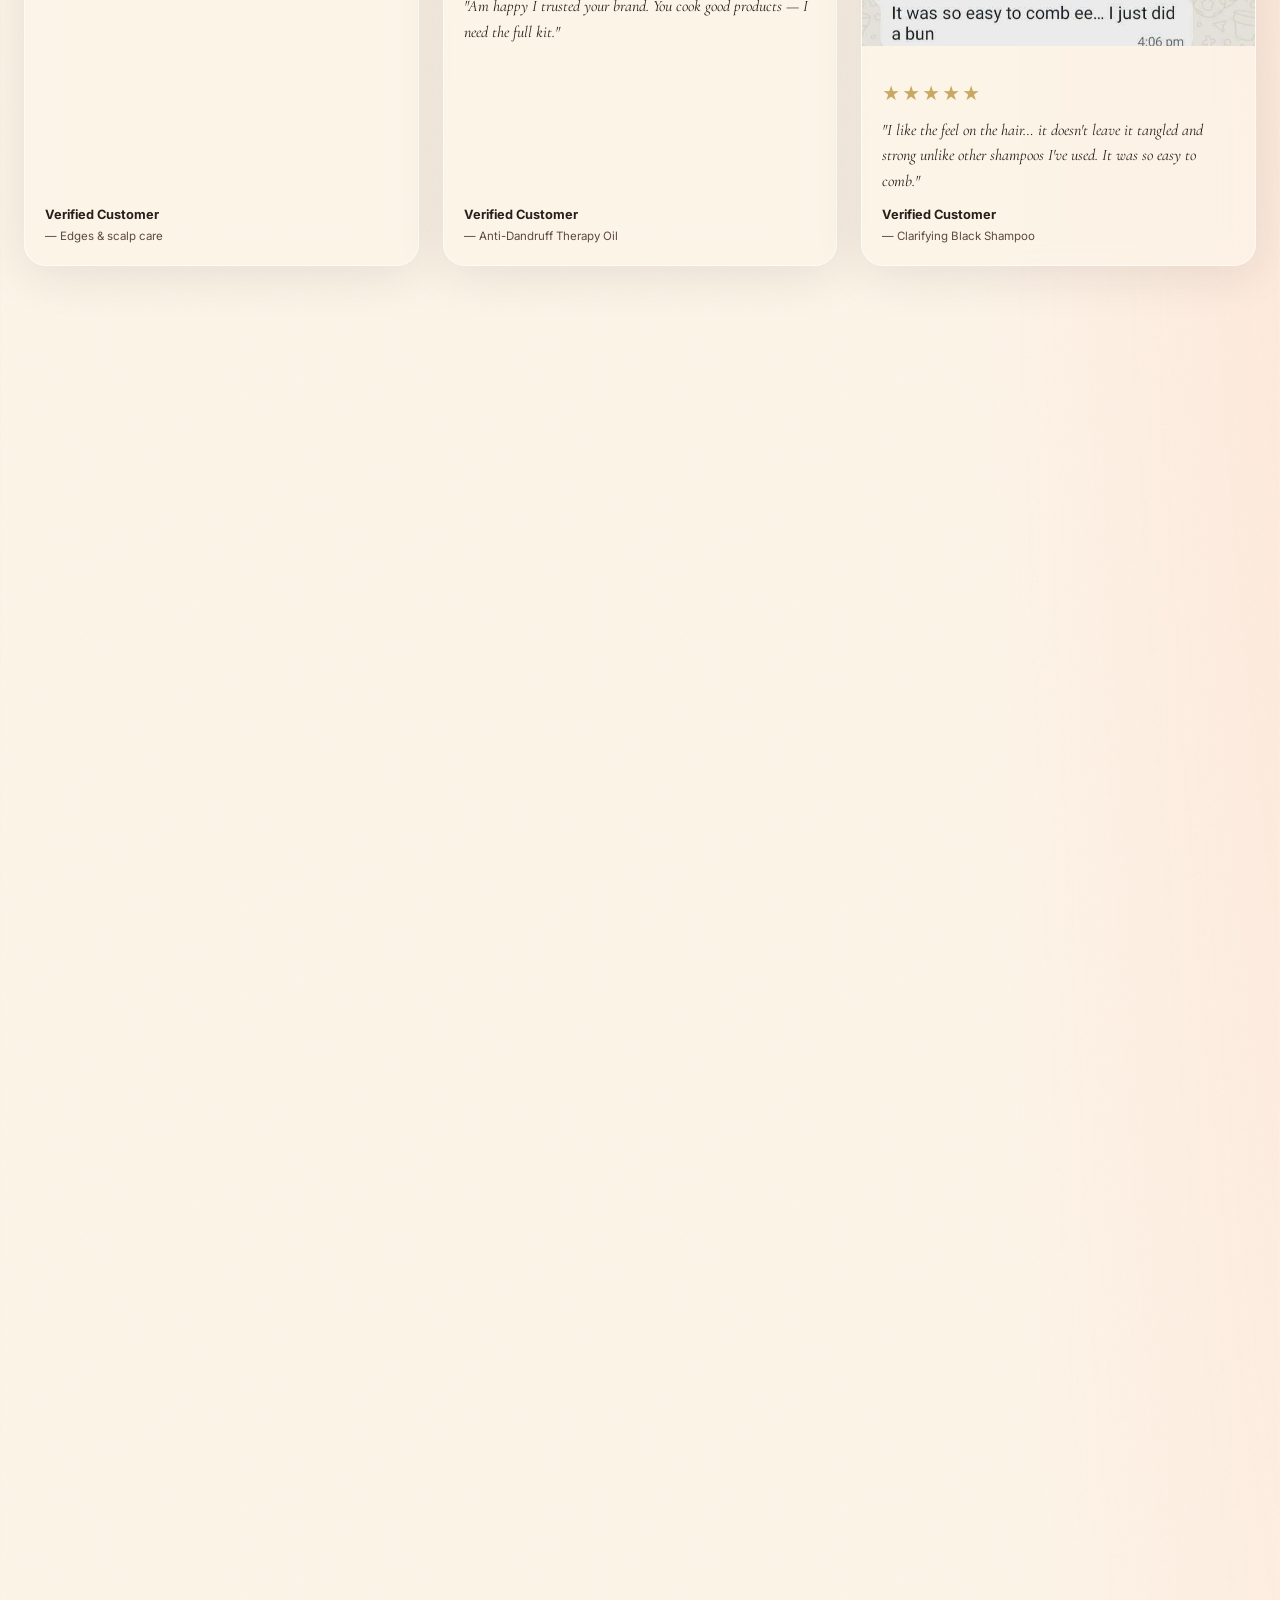
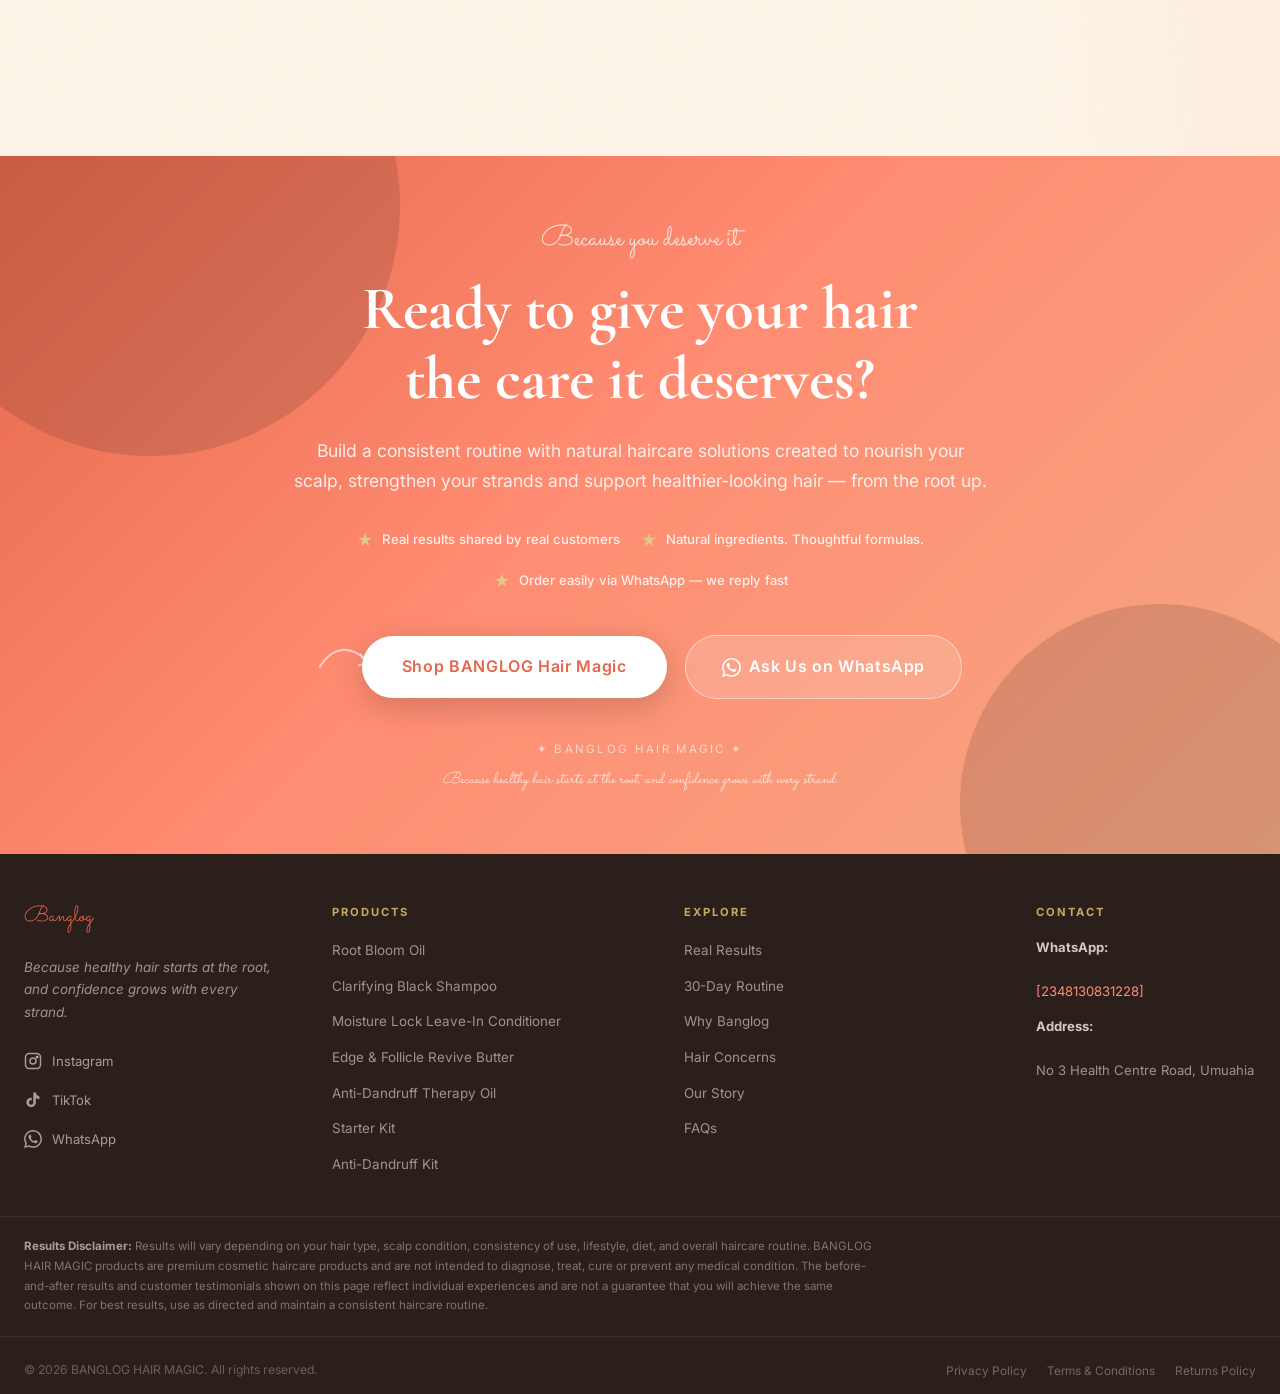
==== commit 4f518e3b: "Remove placeholder delivery information text Co-Authored-By: Claude Sonnet 4.6 <noreply@anthropic.co" ====
--- a/index.html
+++ b/index.html
@@ -1099,7 +1099,6 @@
         <li><strong>WhatsApp:</strong><br><a href="https://wa.me/2348130831228" target="_blank" rel="noopener">[2348130831228]</a></li>
 
         <li><strong>Address:</strong><br>No 3 Health Centre Road, Umuahia</li>
-        <li><strong>Delivery:</strong><br>[DELIVERY_INFORMATION]</li>
       </ul>
     </div>
 
--- a/styles.css
+++ b/styles.css
@@ -214,7 +214,7 @@
   text-transform: uppercase;
   color: var(--soft-gold);
   padding-right: 28px;
-  animation: marquee-scroll 28s linear infinite;
+  animation: marquee-scroll 50s linear infinite;
   will-change: transform;
 }
 .announcement-slide span {
@@ -480,15 +480,20 @@
 .principle-card:hover::before { opacity: 1; }
 
 .principle-media {
-  width: 100%; height: 240px;
+  width: 100%;
   overflow: hidden; flex-shrink: 0;
   border-radius: var(--radius) var(--radius) 0 0;
-}
-.principle-media img,
+  background: var(--cream);
+}
+.principle-media img {
+  width: 100%; height: auto;
+  display: block;
+  object-fit: contain;
+}
 .principle-media video {
-  width: 100%; height: 100%;
-  object-fit: cover; object-position: center center;
+  width: 100%; height: 260px;
   display: block;
+  object-fit: cover;
 }
 
 .principle-body {
@@ -563,14 +568,15 @@
 }
 .concern-card:hover { transform: translateY(-6px); box-shadow: var(--shadow-lift); }
 .concern-media {
-  width: 100%; height: 220px;
+  width: 100%;
   overflow: hidden; flex-shrink: 0;
   border-radius: var(--radius) var(--radius) 0 0;
+  background: var(--cream);
 }
 .concern-media img {
-  width: 100%; height: 100%;
-  object-fit: cover; object-position: center center;
+  width: 100%; height: auto;
   display: block;
+  object-fit: contain;
 }
 .concern-body { padding: 20px 22px 24px; }
 .concern-icon {
@@ -1233,6 +1239,7 @@
 }
 
 @media (max-width: 640px) {
+  .announcement-slide { animation-duration: 30s; }
   .container { padding: 0 16px; }
   .hero { padding: 60px 0 0; min-height: auto; }
   .hero-content h1 { font-size: 2.8rem; }
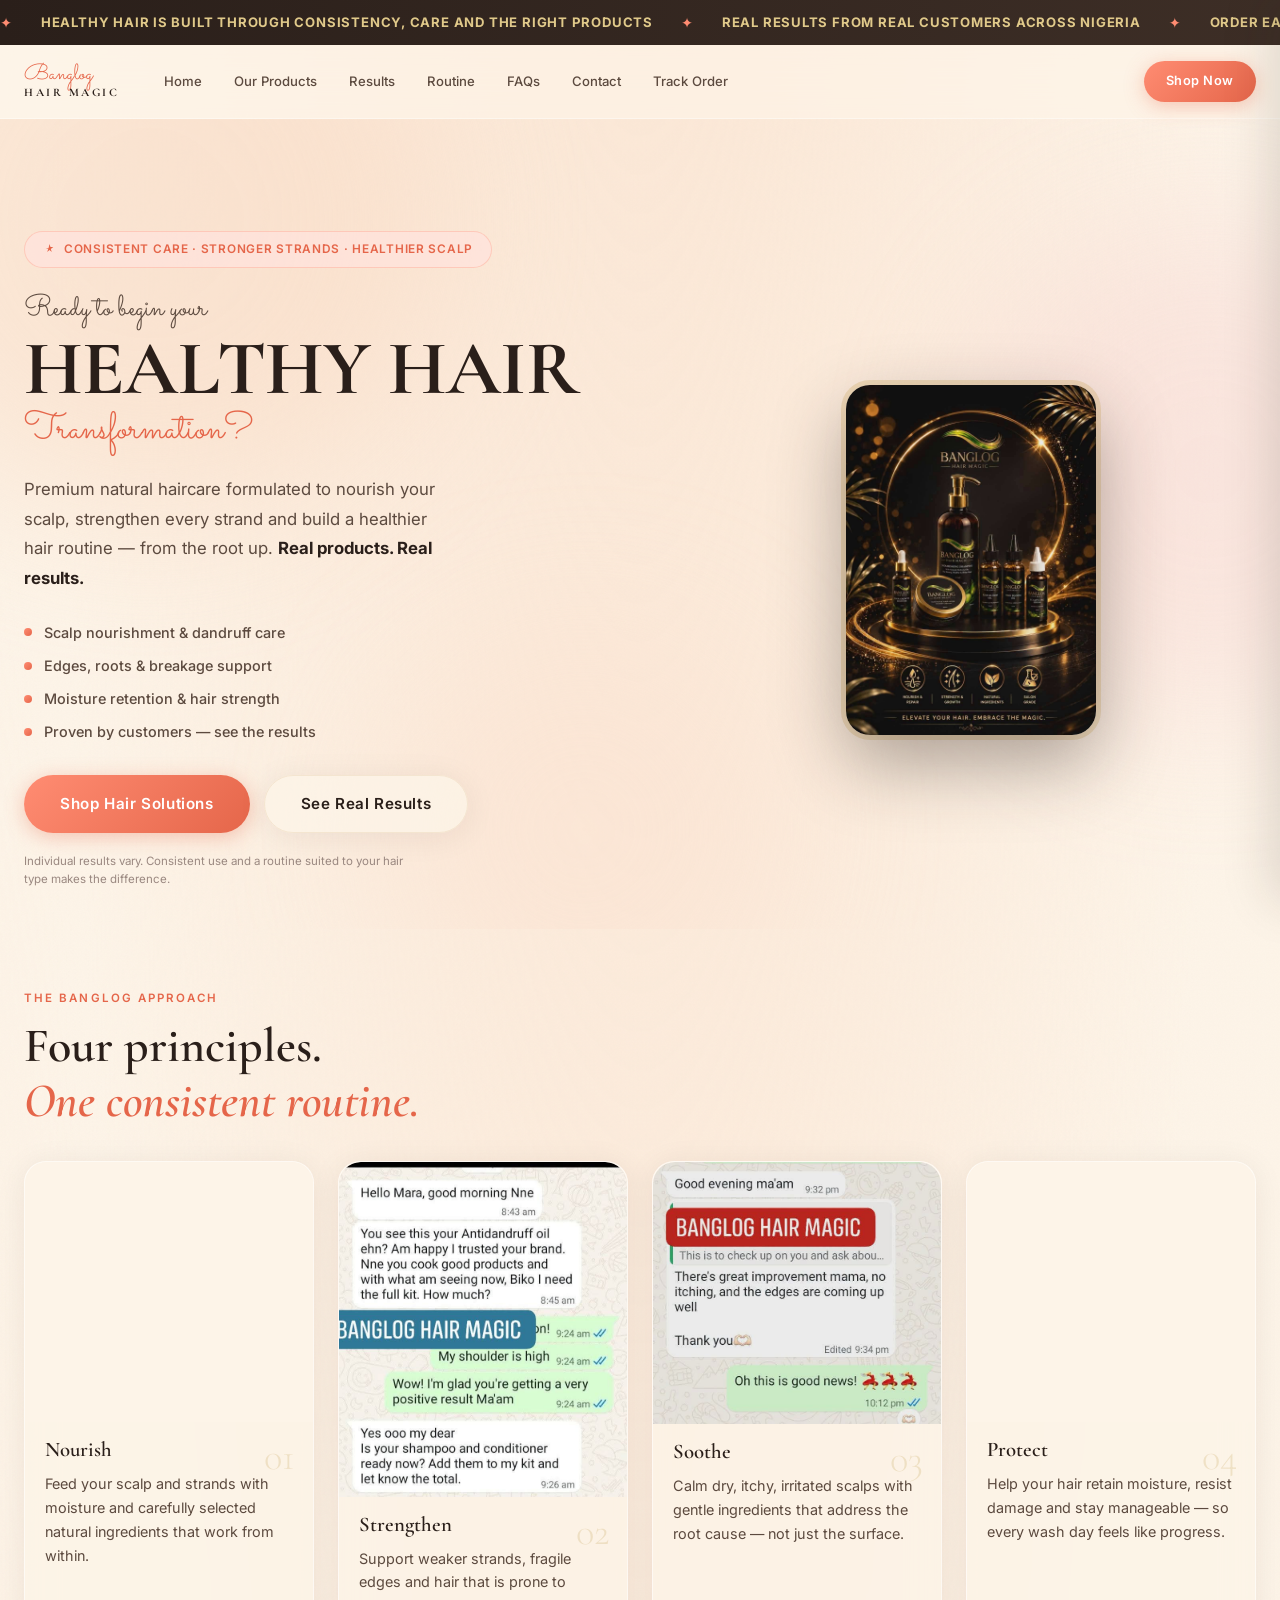
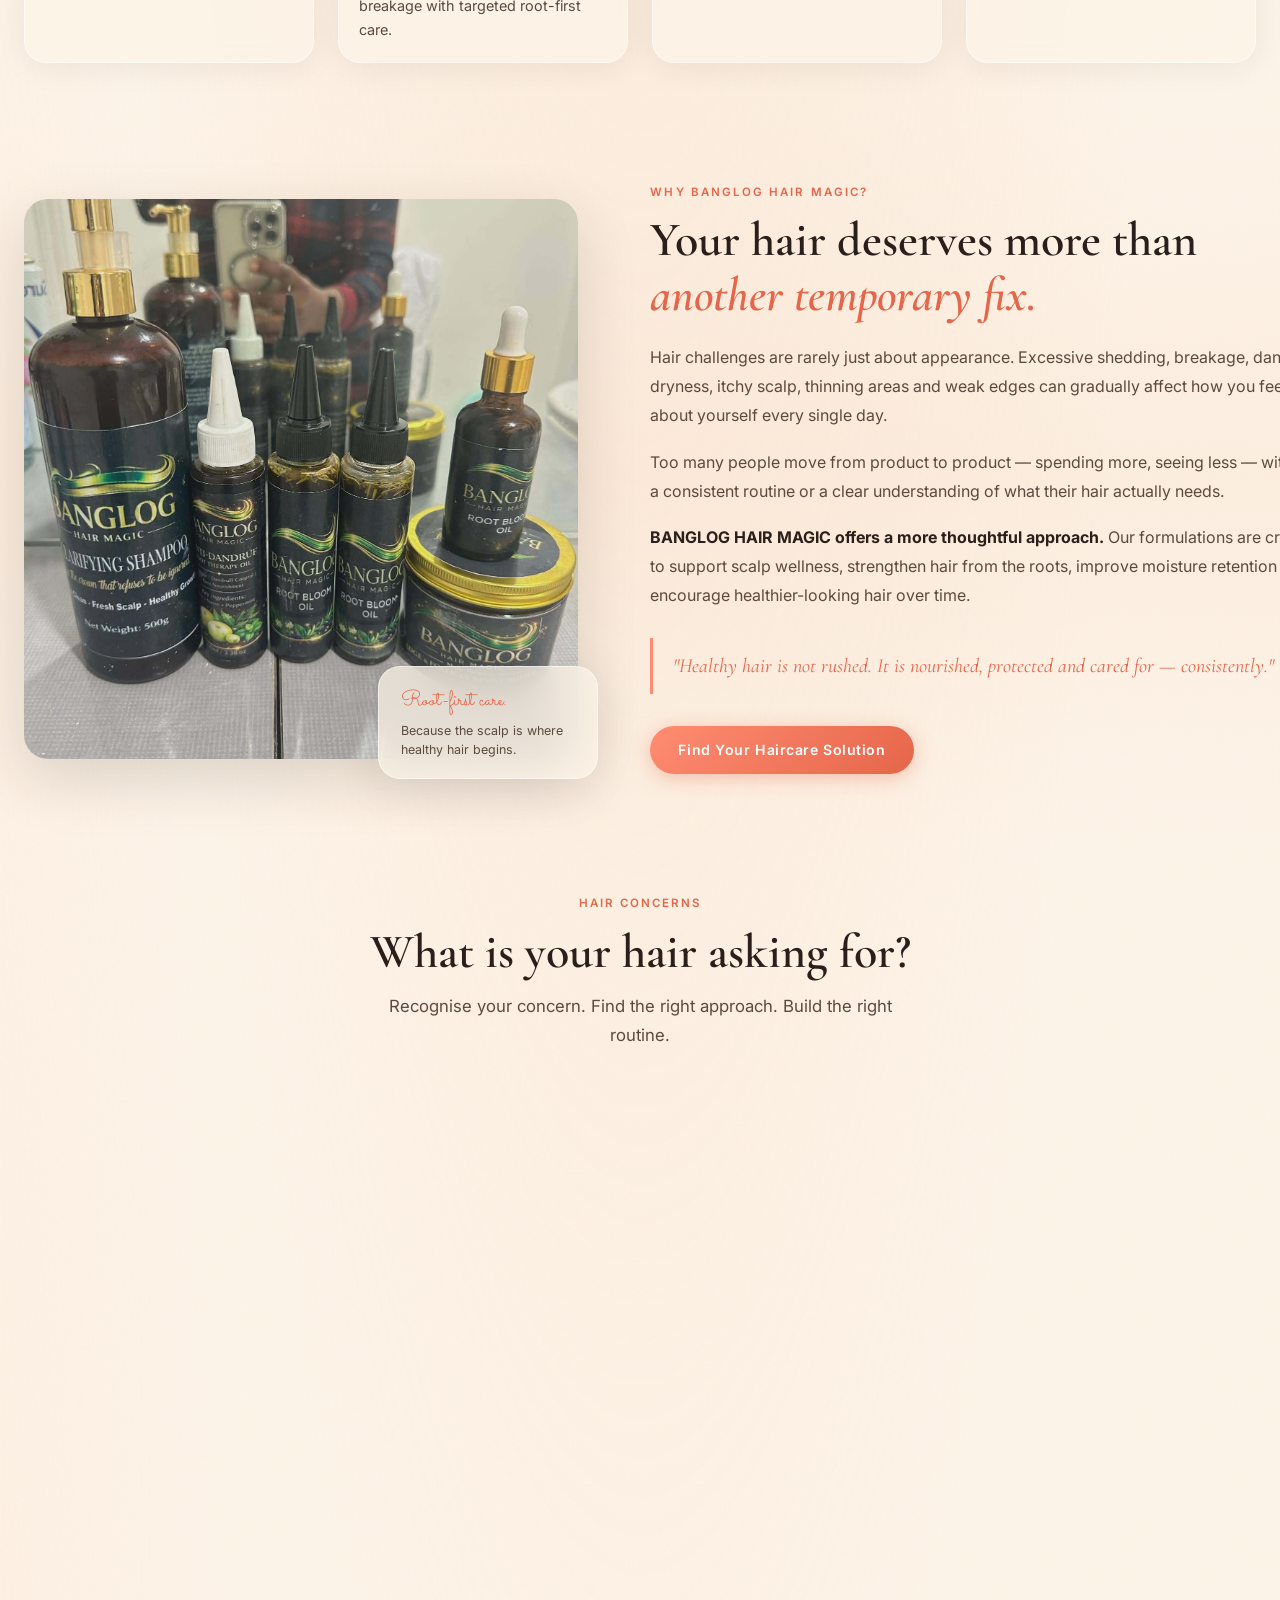
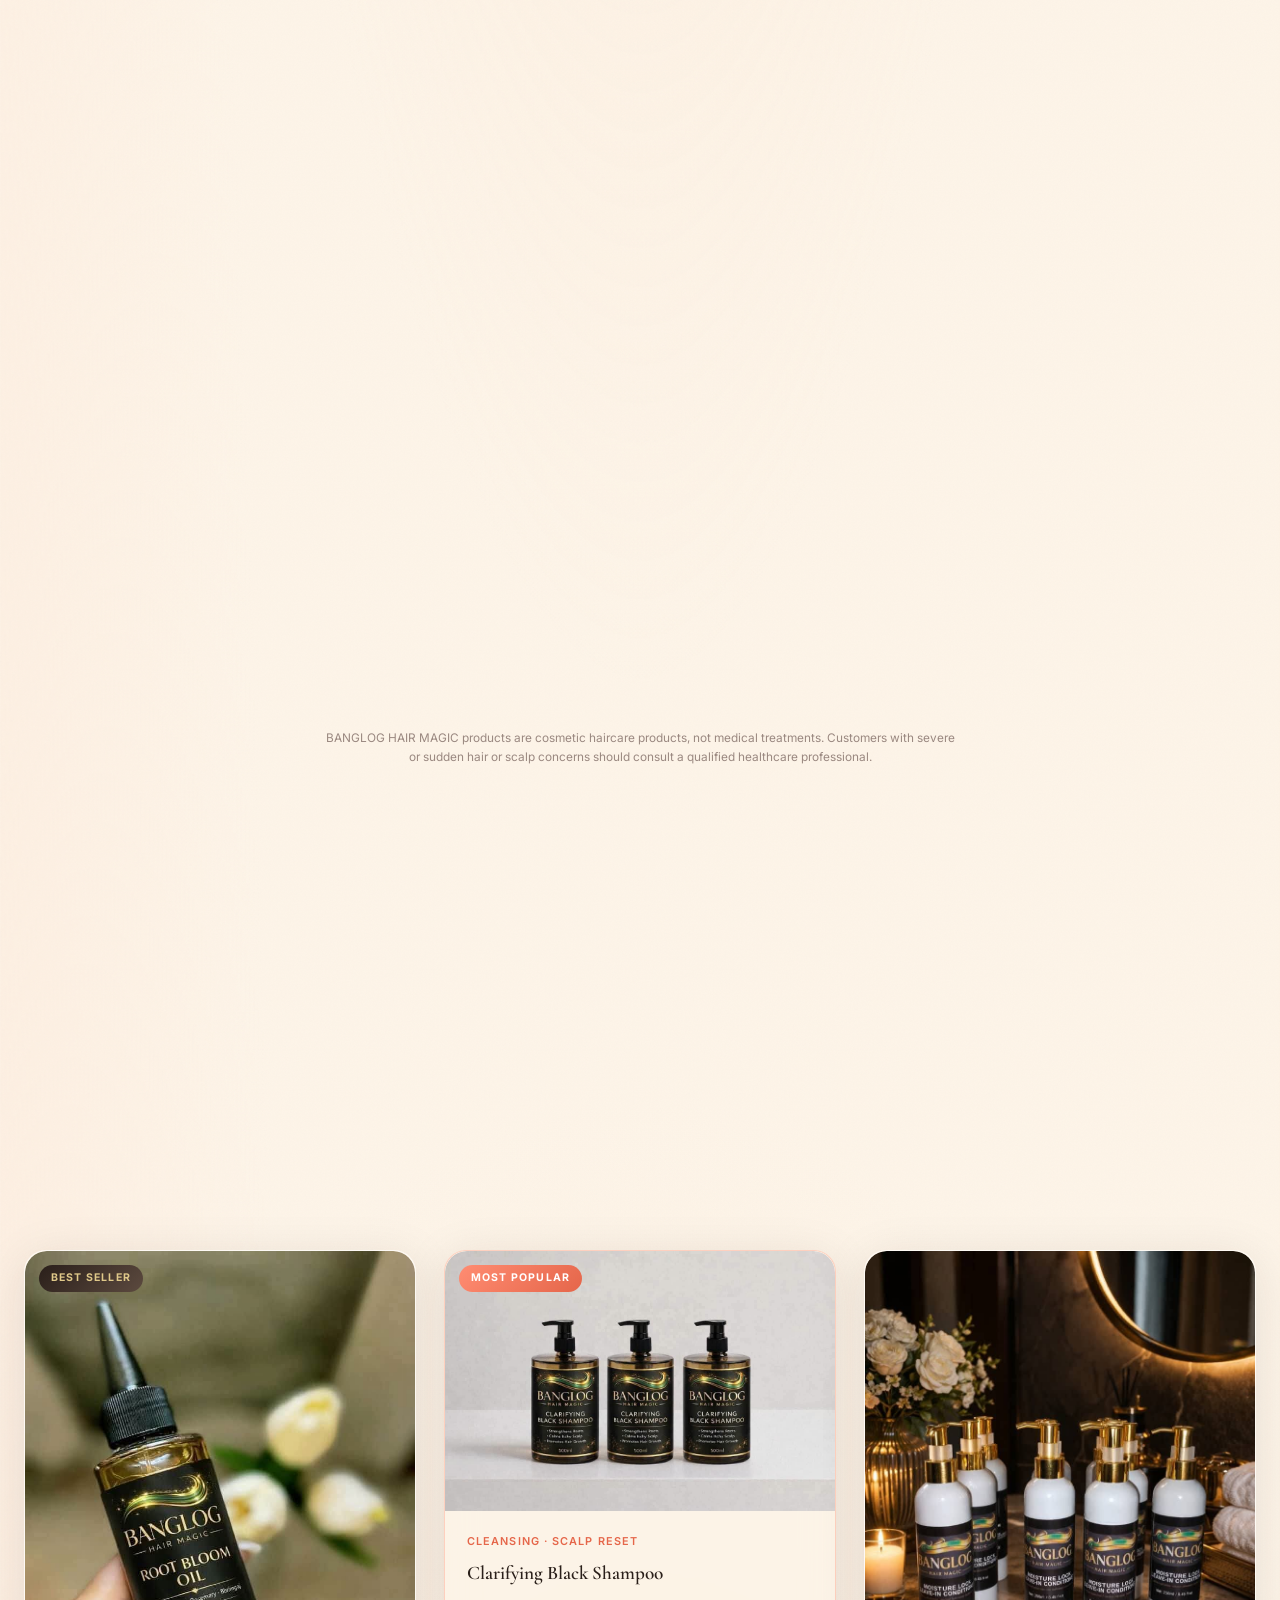
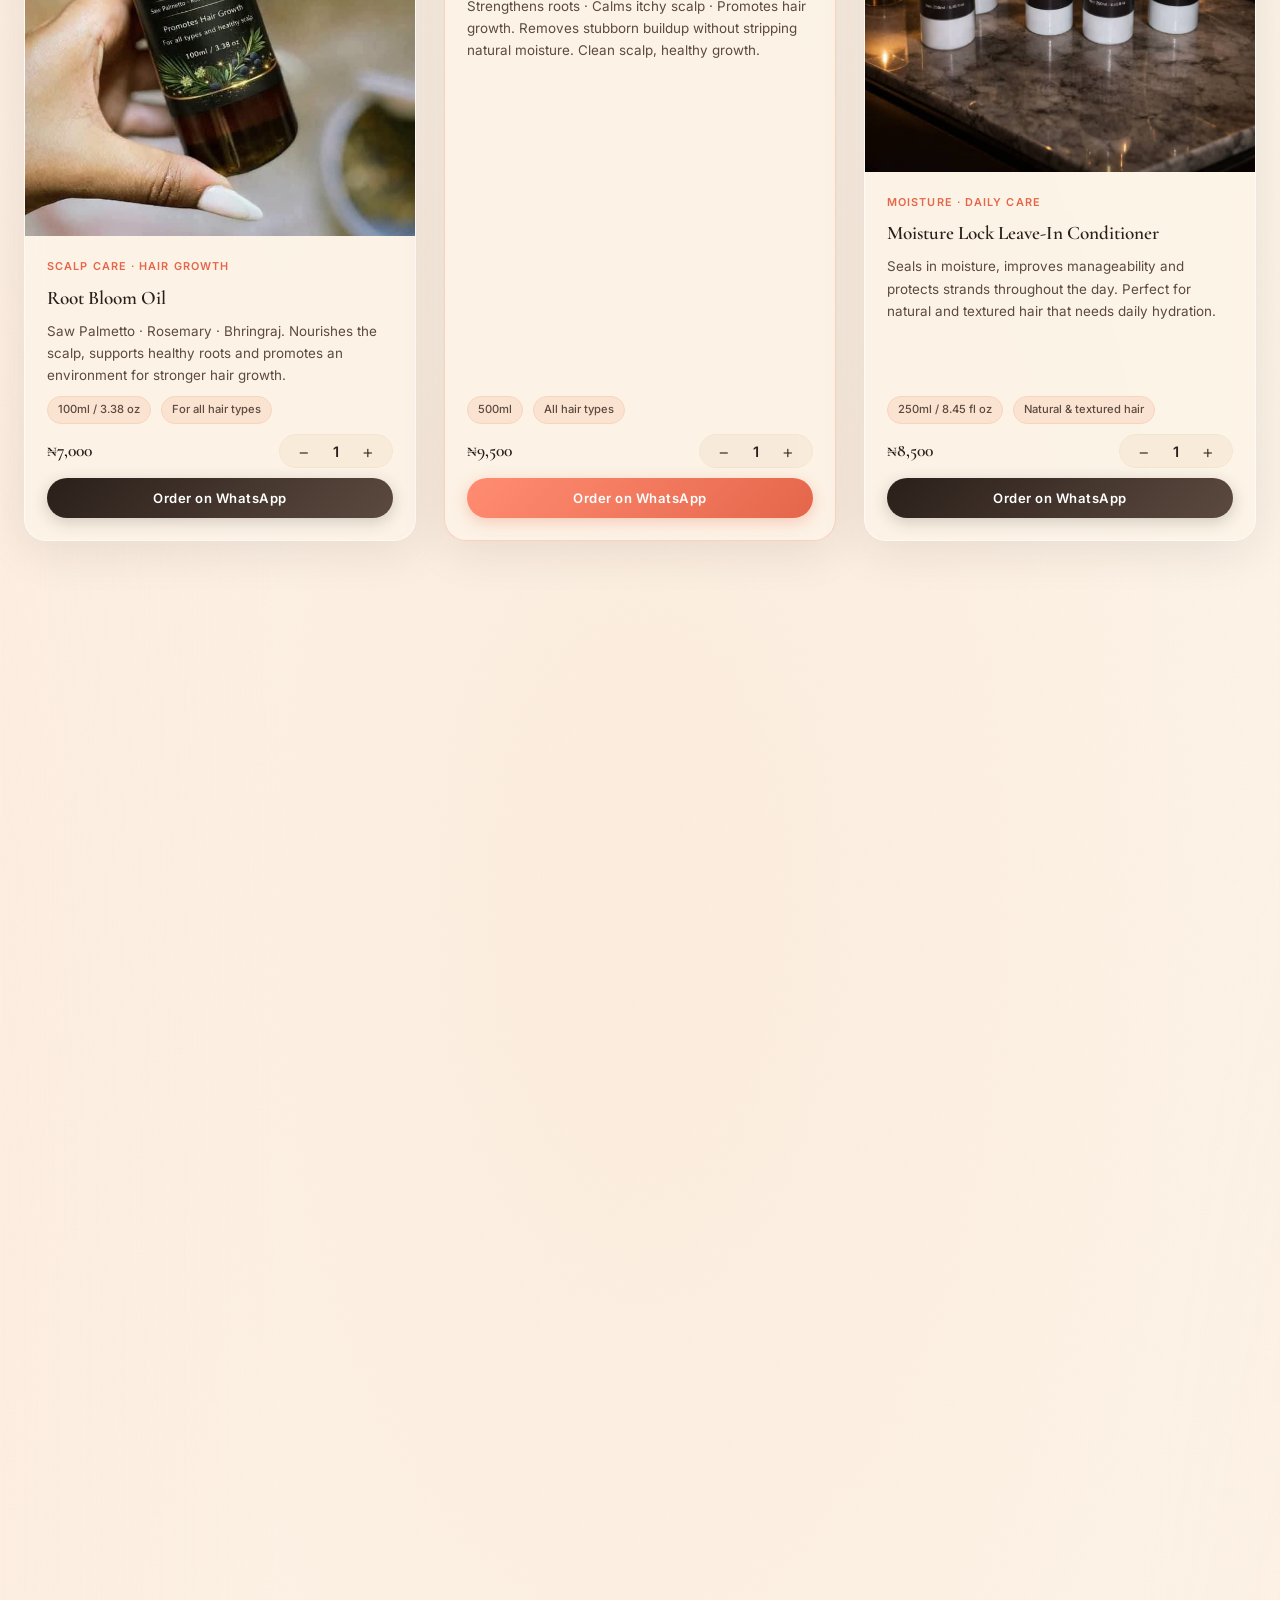
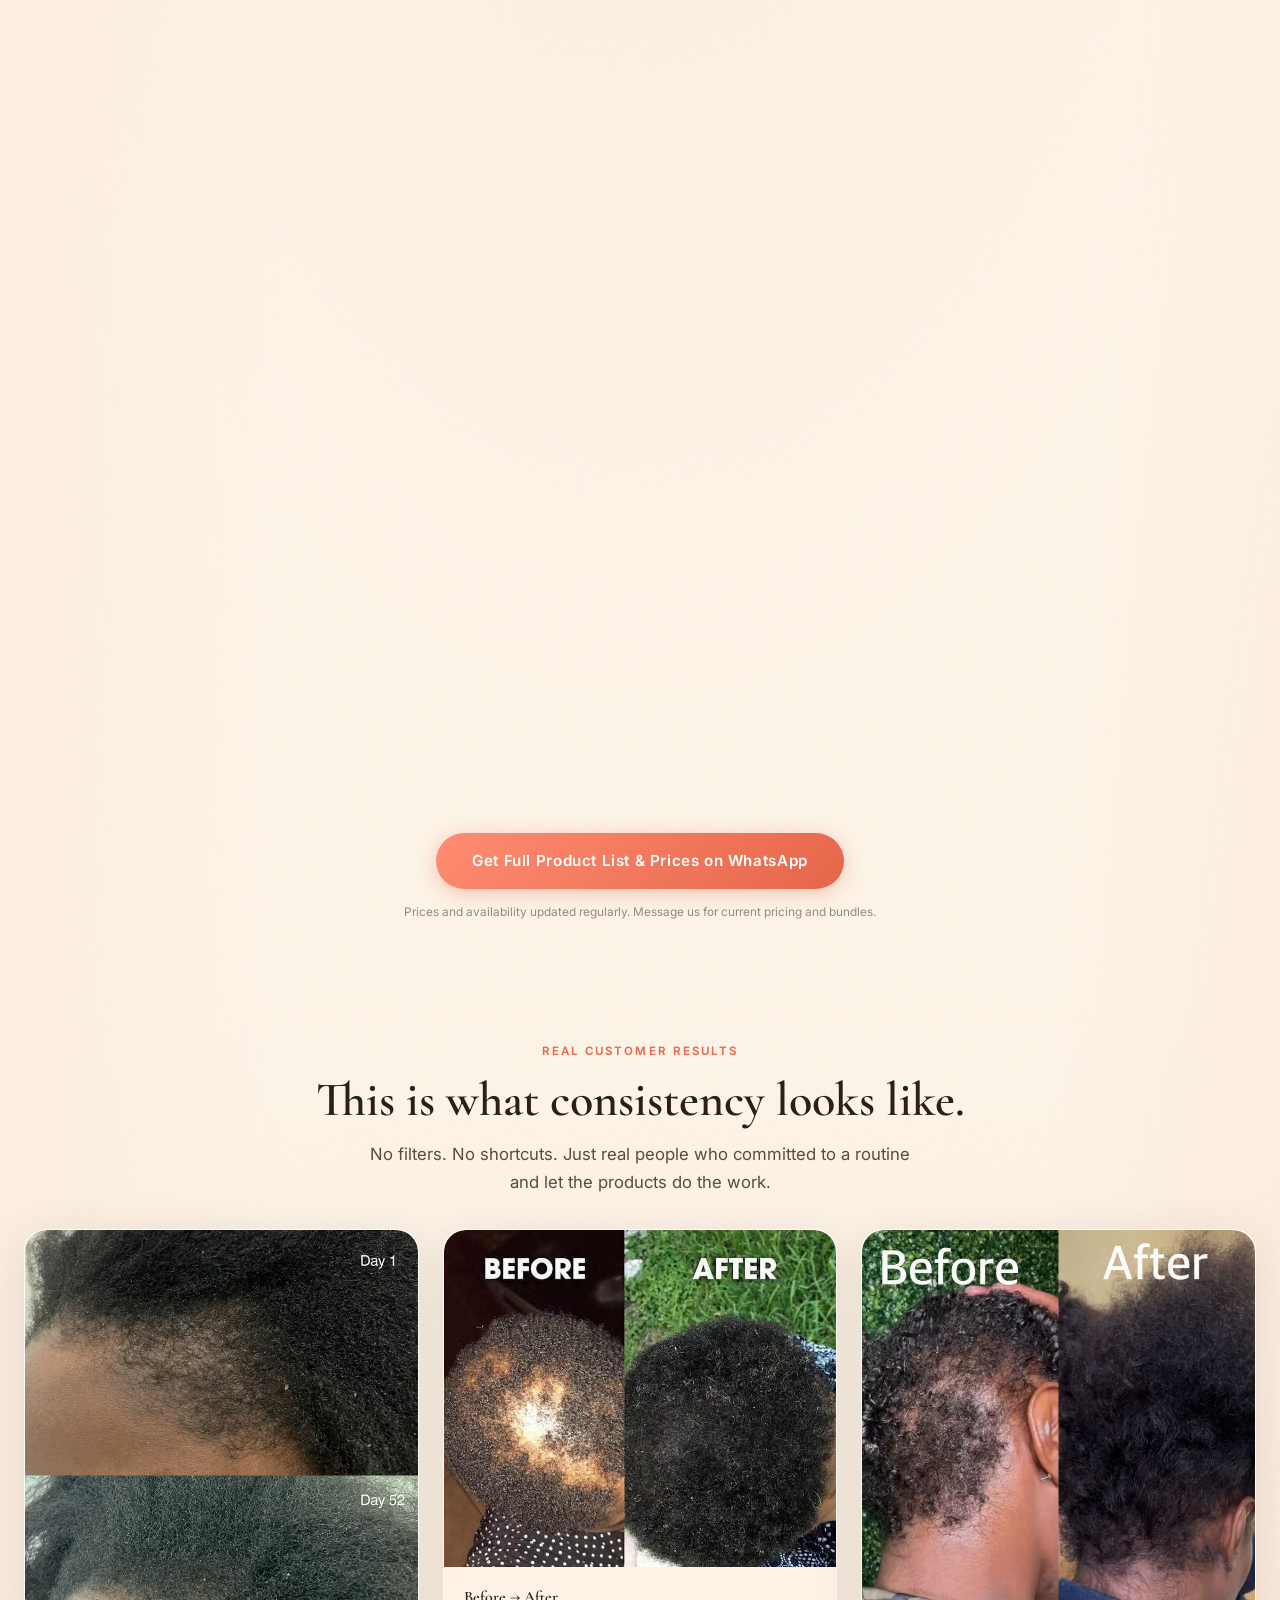
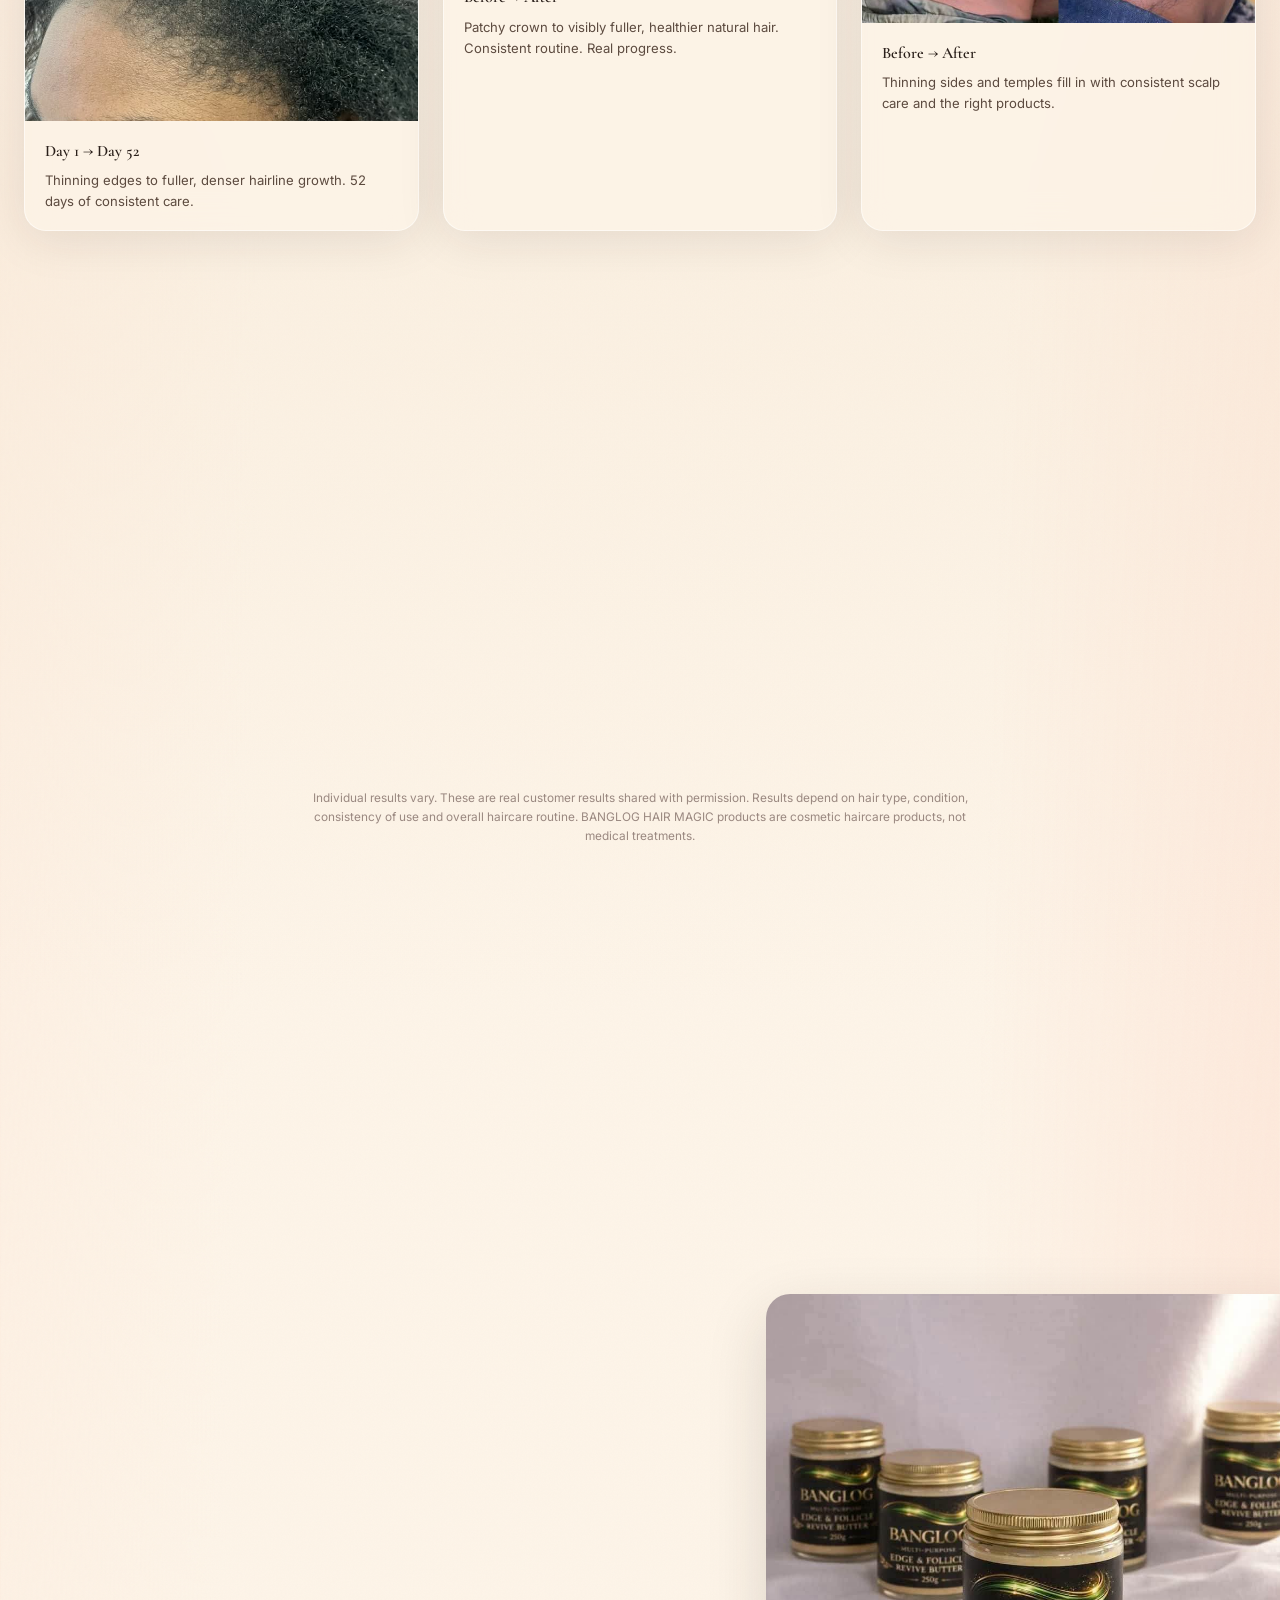
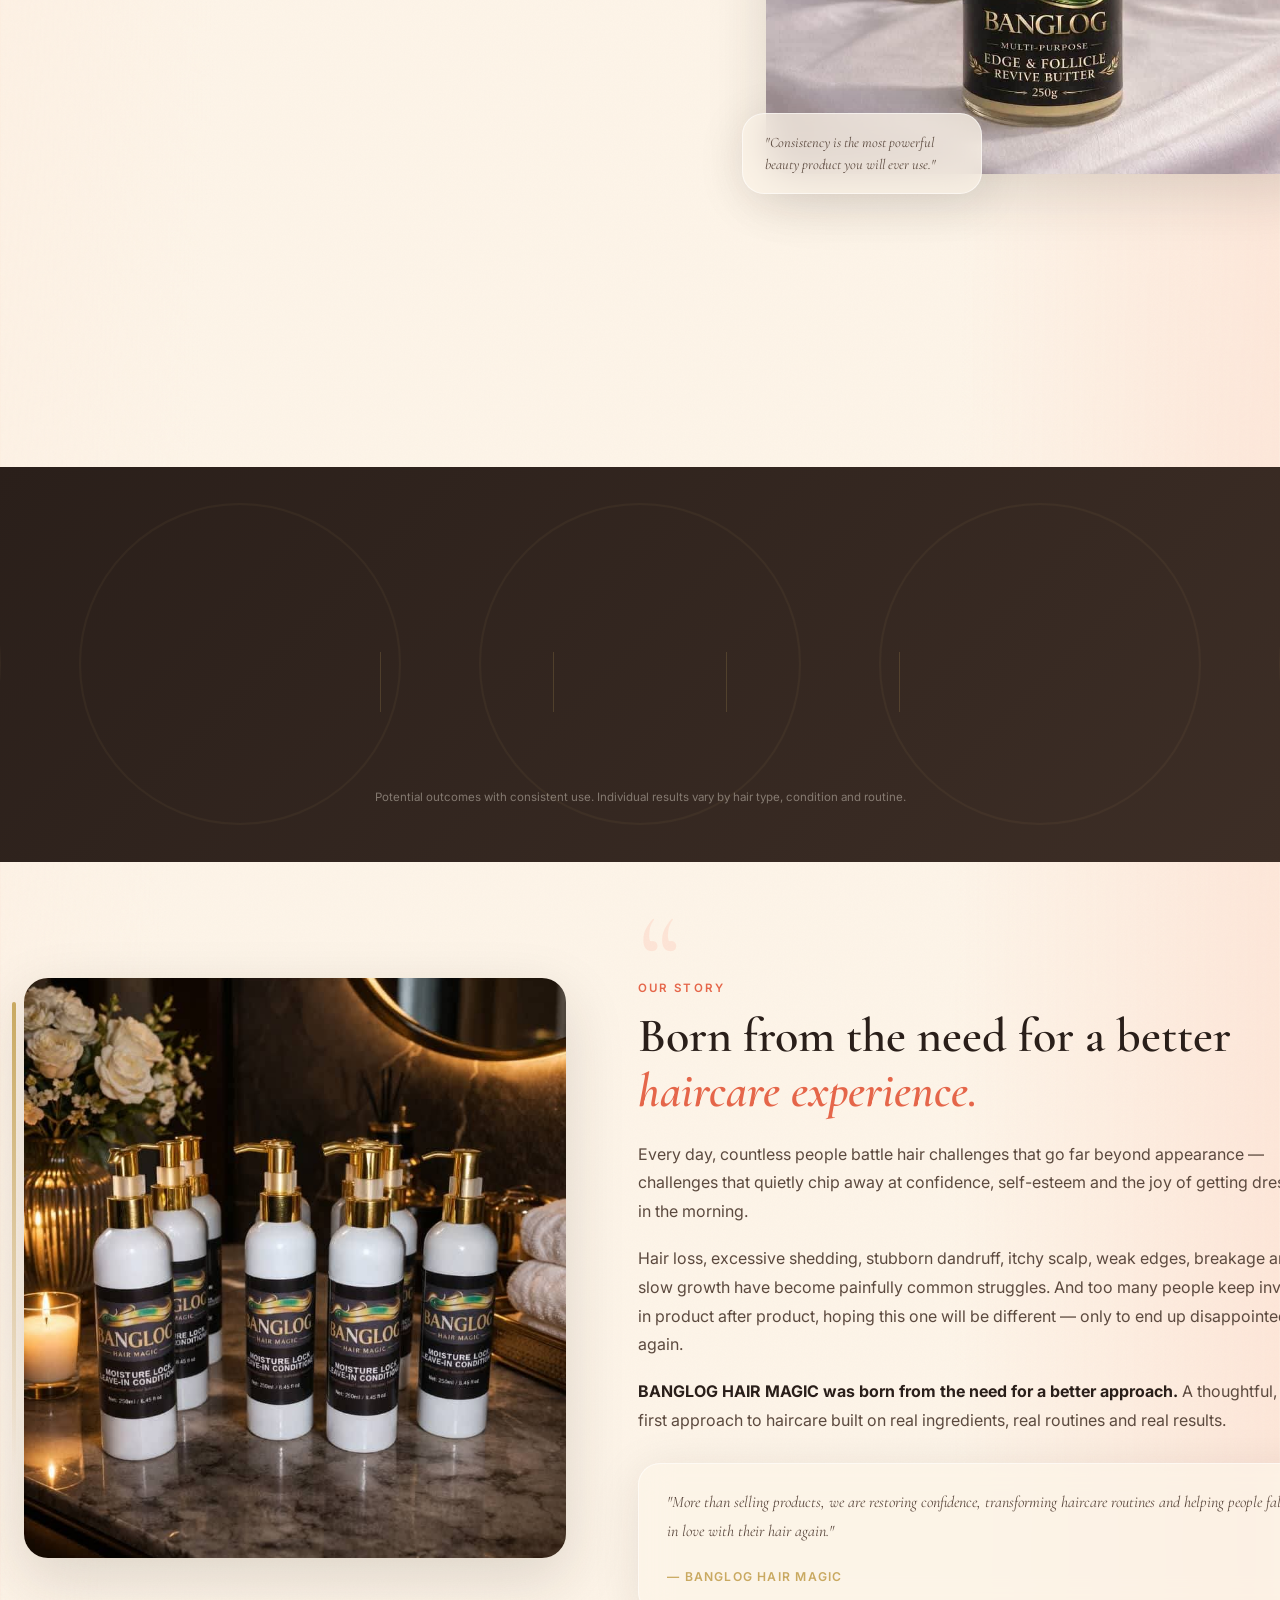
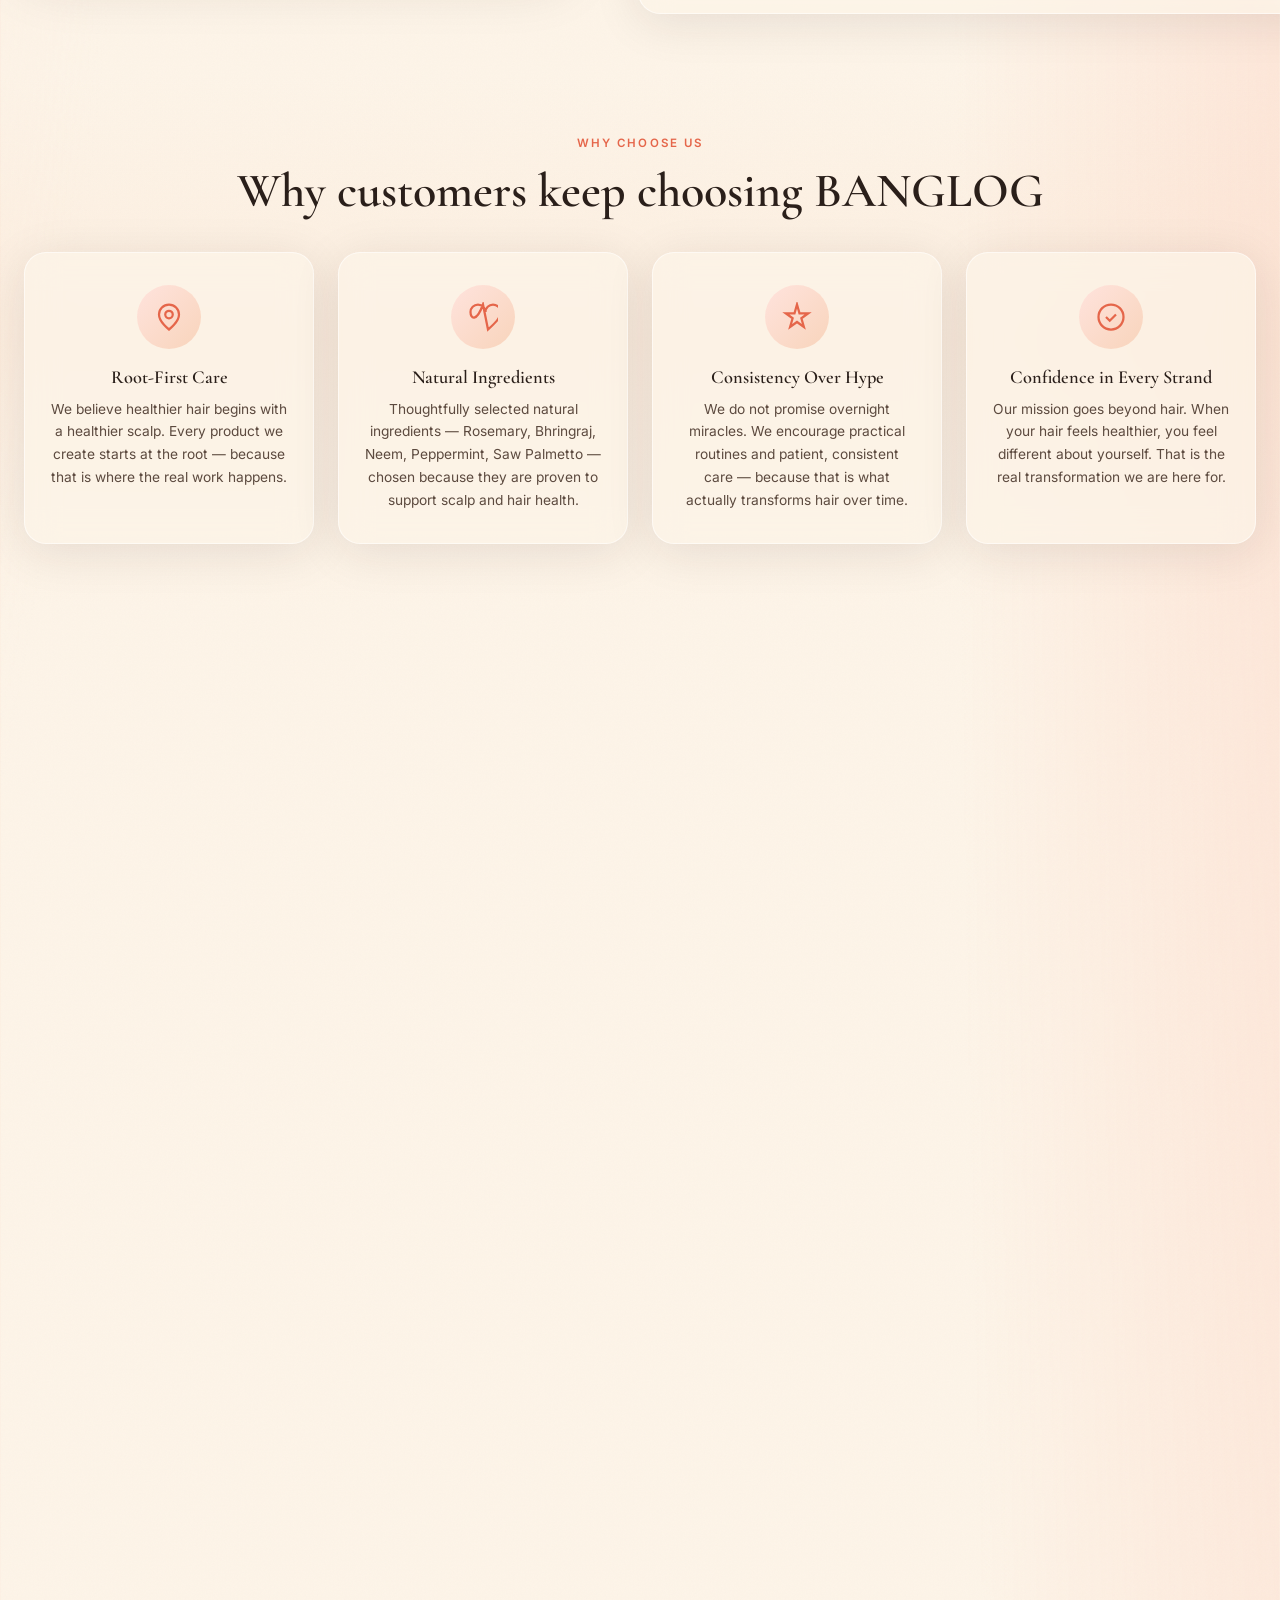
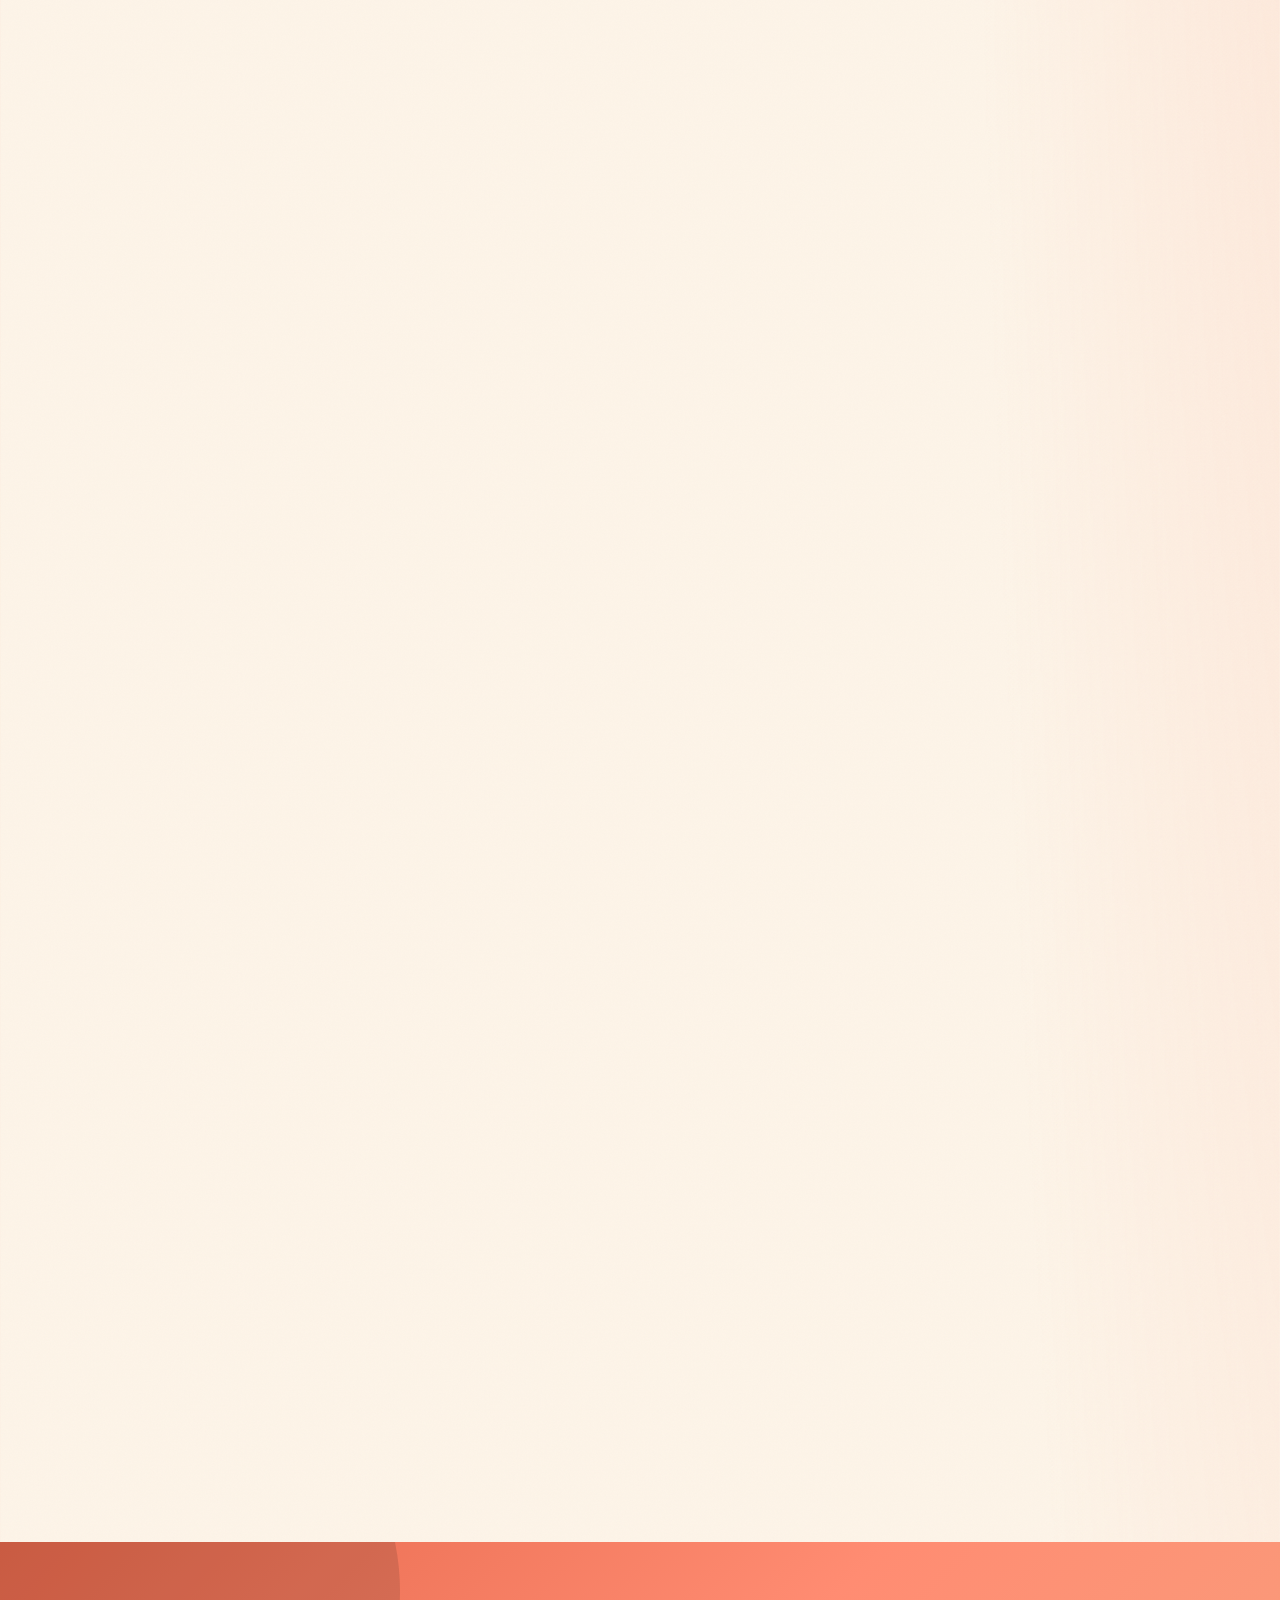
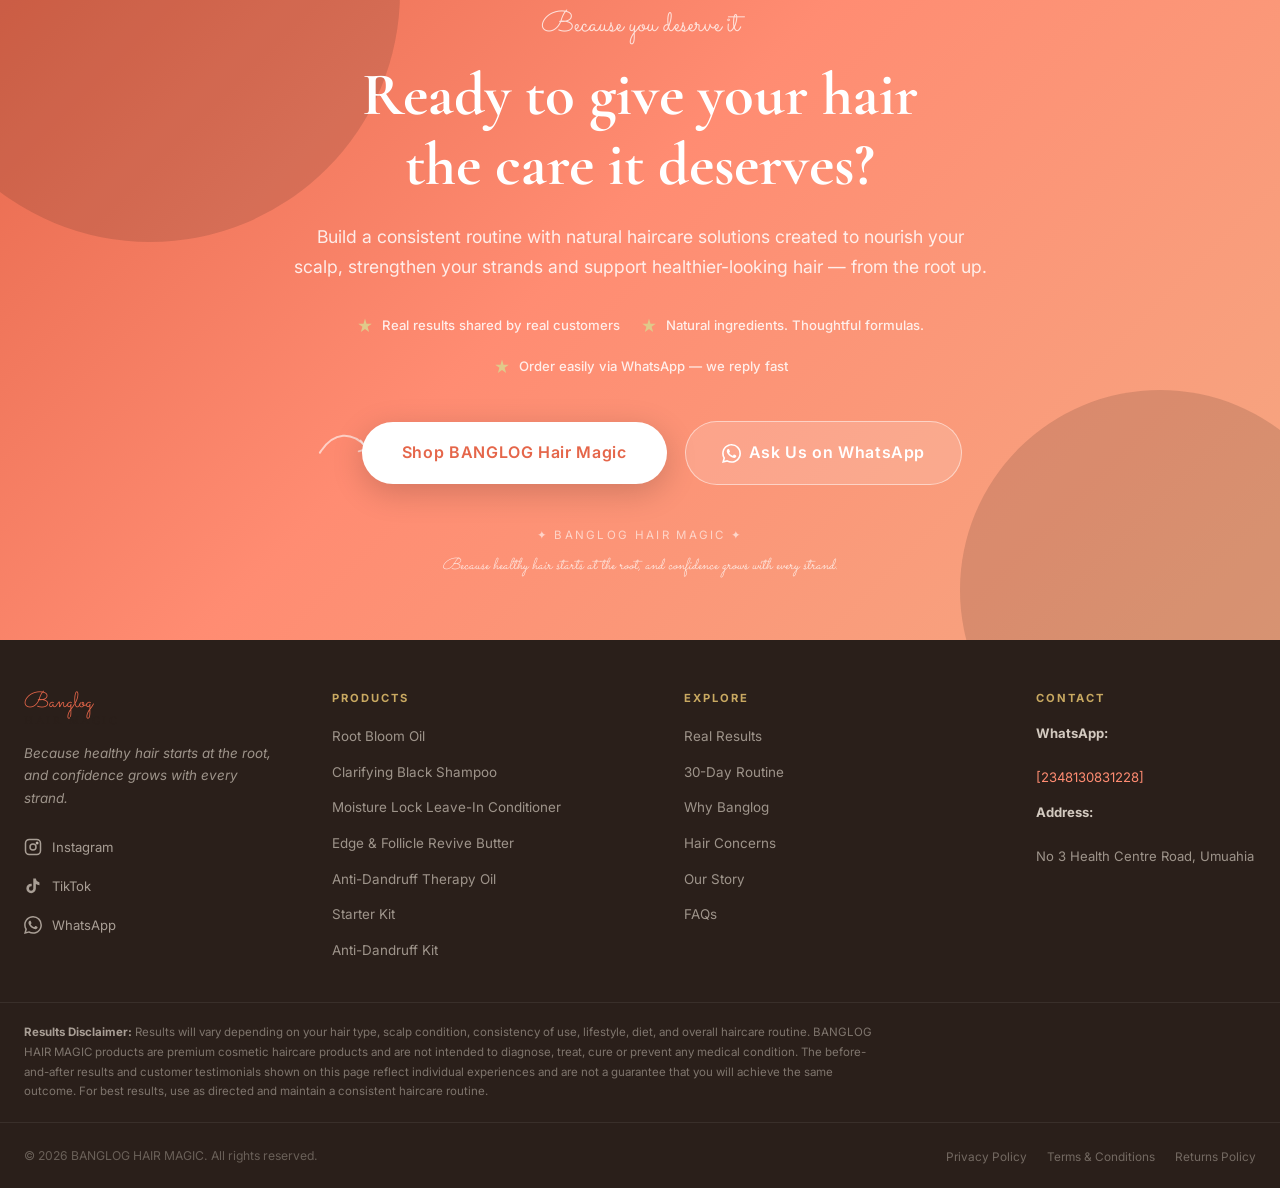
==== commit c29d241f: "Remove icon circles from principle and concern cards, tighten body padding" ====
--- a/index.html
+++ b/index.html
@@ -170,9 +170,6 @@
           </video>
         </div>
         <div class="principle-body">
-          <div class="principle-icon">
-            <svg width="26" height="26" viewBox="0 0 24 24" fill="none" stroke="currentColor" stroke-width="1.8" aria-hidden="true"><path d="M12 22s8-6 8-12a8 8 0 00-16 0c0 6 8 12 8 12z"/><circle cx="12" cy="10" r="3"/></svg>
-          </div>
           <div class="principle-num" aria-hidden="true">01</div>
           <h3>Nourish</h3>
           <p>Feed your scalp and strands with moisture and carefully selected natural ingredients that work from within.</p>
@@ -184,9 +181,6 @@
           <img src="741296300_1158161997388011_6530871701799436307_n.jpg" alt="" loading="lazy" />
         </div>
         <div class="principle-body">
-          <div class="principle-icon">
-            <svg width="26" height="26" viewBox="0 0 24 24" fill="none" stroke="currentColor" stroke-width="1.8" aria-hidden="true"><path d="M12 2l2 7h7l-5.5 4 2 7L12 16l-5.5 4 2-7L3 9h7l2-7z"/></svg>
-          </div>
           <div class="principle-num" aria-hidden="true">02</div>
           <h3>Strengthen</h3>
           <p>Support weaker strands, fragile edges and hair that is prone to breakage with targeted root-first care.</p>
@@ -198,9 +192,6 @@
           <img src="743288550_2180204212762194_8092829293636736882_n.jpg" alt="" loading="lazy" />
         </div>
         <div class="principle-body">
-          <div class="principle-icon">
-            <svg width="26" height="26" viewBox="0 0 24 24" fill="none" stroke="currentColor" stroke-width="1.8" aria-hidden="true"><path d="M12 2.69l5.66 5.66a8 8 0 11-11.31 0z"/></svg>
-          </div>
           <div class="principle-num" aria-hidden="true">03</div>
           <h3>Soothe</h3>
           <p>Calm dry, itchy, irritated scalps with gentle ingredients that address the root cause — not just the surface.</p>
@@ -214,9 +205,6 @@
           </video>
         </div>
         <div class="principle-body">
-          <div class="principle-icon">
-            <svg width="26" height="26" viewBox="0 0 24 24" fill="none" stroke="currentColor" stroke-width="1.8" aria-hidden="true"><circle cx="12" cy="12" r="10"/><path d="M8 12l3 3 5-5"/></svg>
-          </div>
           <div class="principle-num" aria-hidden="true">04</div>
           <h3>Protect</h3>
           <p>Help your hair retain moisture, resist damage and stay manageable — so every wash day feels like progress.</p>
@@ -274,7 +262,6 @@
       <article class="concern-card glass-card" data-animate="fade-up" data-delay="0">
         <div class="concern-media"><img src="Excessive Shedding.jpg" alt="" loading="lazy" /></div>
         <div class="concern-body">
-          <div class="concern-icon"><svg width="22" height="22" viewBox="0 0 24 24" fill="none" stroke="currentColor" stroke-width="1.8" aria-hidden="true"><path d="M17 7c0 4-5 9-5 9S7 11 7 7a5 5 0 0110 0z"/></svg></div>
           <h3>Excessive Shedding</h3>
           <p>More hair than usual on your pillow, in your brush or blocking the shower drain.</p>
         </div>
@@ -283,7 +270,6 @@
       <article class="concern-card glass-card" data-animate="fade-up" data-delay="50">
         <div class="concern-media"><img src="Weak or Thinning Edges.jpg" alt="" loading="lazy" /></div>
         <div class="concern-body">
-          <div class="concern-icon"><svg width="22" height="22" viewBox="0 0 24 24" fill="none" stroke="currentColor" stroke-width="1.8" aria-hidden="true"><path d="M12 2c0 0-6 4-6 10a6 6 0 0012 0c0-6-6-10-6-10z"/></svg></div>
           <h3>Weak or Thinning Edges</h3>
           <p>Fragile hairline, sparse temples or a receding edge that affects your confidence.</p>
         </div>
@@ -292,7 +278,6 @@
       <article class="concern-card glass-card" data-animate="fade-up" data-delay="100">
         <div class="concern-media"><img src="Dry, Itchy Scalp.jpg" alt="" loading="lazy" /></div>
         <div class="concern-body">
-          <div class="concern-icon"><svg width="22" height="22" viewBox="0 0 24 24" fill="none" stroke="currentColor" stroke-width="1.8" aria-hidden="true"><path d="M12 2.69l5.66 5.66a8 8 0 11-11.31 0z"/></svg></div>
           <h3>Dry, Itchy Scalp</h3>
           <p>Persistent dryness, flakiness or discomfort that won't go away no matter what you try.</p>
         </div>
@@ -301,7 +286,6 @@
       <article class="concern-card glass-card" data-animate="fade-up" data-delay="150">
         <div class="concern-media"><img src="Stubborn Dandruff.jpg" alt="" loading="lazy" /></div>
         <div class="concern-body">
-          <div class="concern-icon"><svg width="22" height="22" viewBox="0 0 24 24" fill="none" stroke="currentColor" stroke-width="1.8" aria-hidden="true"><circle cx="12" cy="12" r="10"/><path d="M12 8v4M12 16h.01"/></svg></div>
           <h3>Stubborn Dandruff</h3>
           <p>White or yellowish flakes that are embarrassing, persistent and hard to manage.</p>
         </div>
@@ -310,7 +294,6 @@
       <article class="concern-card glass-card" data-animate="fade-up" data-delay="200">
         <div class="concern-media"><img src="Hair Breakage.png" alt="" loading="lazy" /></div>
         <div class="concern-body">
-          <div class="concern-icon"><svg width="22" height="22" viewBox="0 0 24 24" fill="none" stroke="currentColor" stroke-width="1.8" aria-hidden="true"><path d="M5 12h14M12 5l7 7-7 7"/></svg></div>
           <h3>Hair Breakage</h3>
           <p>Hair that snaps mid-strand, appears uneven or thins visibly despite regular care.</p>
         </div>
@@ -319,7 +302,6 @@
       <article class="concern-card glass-card" data-animate="fade-up" data-delay="250">
         <div class="concern-media"><img src="Poor Moisture Retention.jpg" alt="" loading="lazy" /></div>
         <div class="concern-body">
-          <div class="concern-icon"><svg width="22" height="22" viewBox="0 0 24 24" fill="none" stroke="currentColor" stroke-width="1.8" aria-hidden="true"><path d="M12 22s8-6 8-12a8 8 0 00-16 0c0 6 8 12 8 12z"/></svg></div>
           <h3>Poor Moisture Retention</h3>
           <p>Hair that feels dry hours after washing and refuses to hold moisture throughout the week.</p>
         </div>
@@ -328,7 +310,6 @@
       <article class="concern-card glass-card" data-animate="fade-up" data-delay="300">
         <div class="concern-media"><img src="Damaged Hair.png" alt="" loading="lazy" /></div>
         <div class="concern-body">
-          <div class="concern-icon"><svg width="22" height="22" viewBox="0 0 24 24" fill="none" stroke="currentColor" stroke-width="1.8" aria-hidden="true"><path d="M9.5 2A2.5 2.5 0 007 4.5v15a2.5 2.5 0 005 0v-15A2.5 2.5 0 009.5 2zM14.5 7A2.5 2.5 0 0012 9.5v10a2.5 2.5 0 005 0v-10A2.5 2.5 0 0014.5 7z"/></svg></div>
           <h3>Damaged Hair</h3>
           <p>Dull, rough or brittle hair damaged by heat, colour, tension or years of neglect.</p>
         </div>
@@ -337,7 +318,6 @@
       <article class="concern-card glass-card" data-animate="fade-up" data-delay="350">
         <div class="concern-media"><img src="Slow Hair Progress.png" alt="" loading="lazy" /></div>
         <div class="concern-body">
-          <div class="concern-icon"><svg width="22" height="22" viewBox="0 0 24 24" fill="none" stroke="currentColor" stroke-width="1.8" aria-hidden="true"><path d="M12 2l2 7h7l-5.5 4 2 7L12 16l-5.5 4 2-7L3 9h7l2-7z"/></svg></div>
           <h3>Slow Hair Progress</h3>
           <p>Hair that refuses to grow, or grows but constantly breaks off before retaining any length.</p>
         </div>
--- a/styles.css
+++ b/styles.css
@@ -497,15 +497,8 @@
 }
 
 .principle-body {
-  padding: 24px 24px 28px;
+  padding: 16px 20px 20px;
   position: relative; flex: 1;
-}
-
-.principle-icon {
-  width: 48px; height: 48px; border-radius: 50%;
-  background: linear-gradient(135deg, var(--pale-pink), var(--peach));
-  display: flex; align-items: center; justify-content: center;
-  color: var(--deep-coral); margin-bottom: 14px;
 }
 .principle-num {
   font-family: var(--font-serif);
@@ -578,13 +571,7 @@
   display: block;
   object-fit: contain;
 }
-.concern-body { padding: 20px 22px 24px; }
-.concern-icon {
-  width: 44px; height: 44px; border-radius: 50%;
-  background: linear-gradient(135deg, var(--pale-pink), var(--peach));
-  display: flex; align-items: center; justify-content: center;
-  color: var(--deep-coral); margin-bottom: 12px;
-}
+.concern-body { padding: 14px 18px 18px; }
 .concern-card h3 {
   font-family: var(--font-serif);
   font-size: 1.05rem; font-weight: 600;
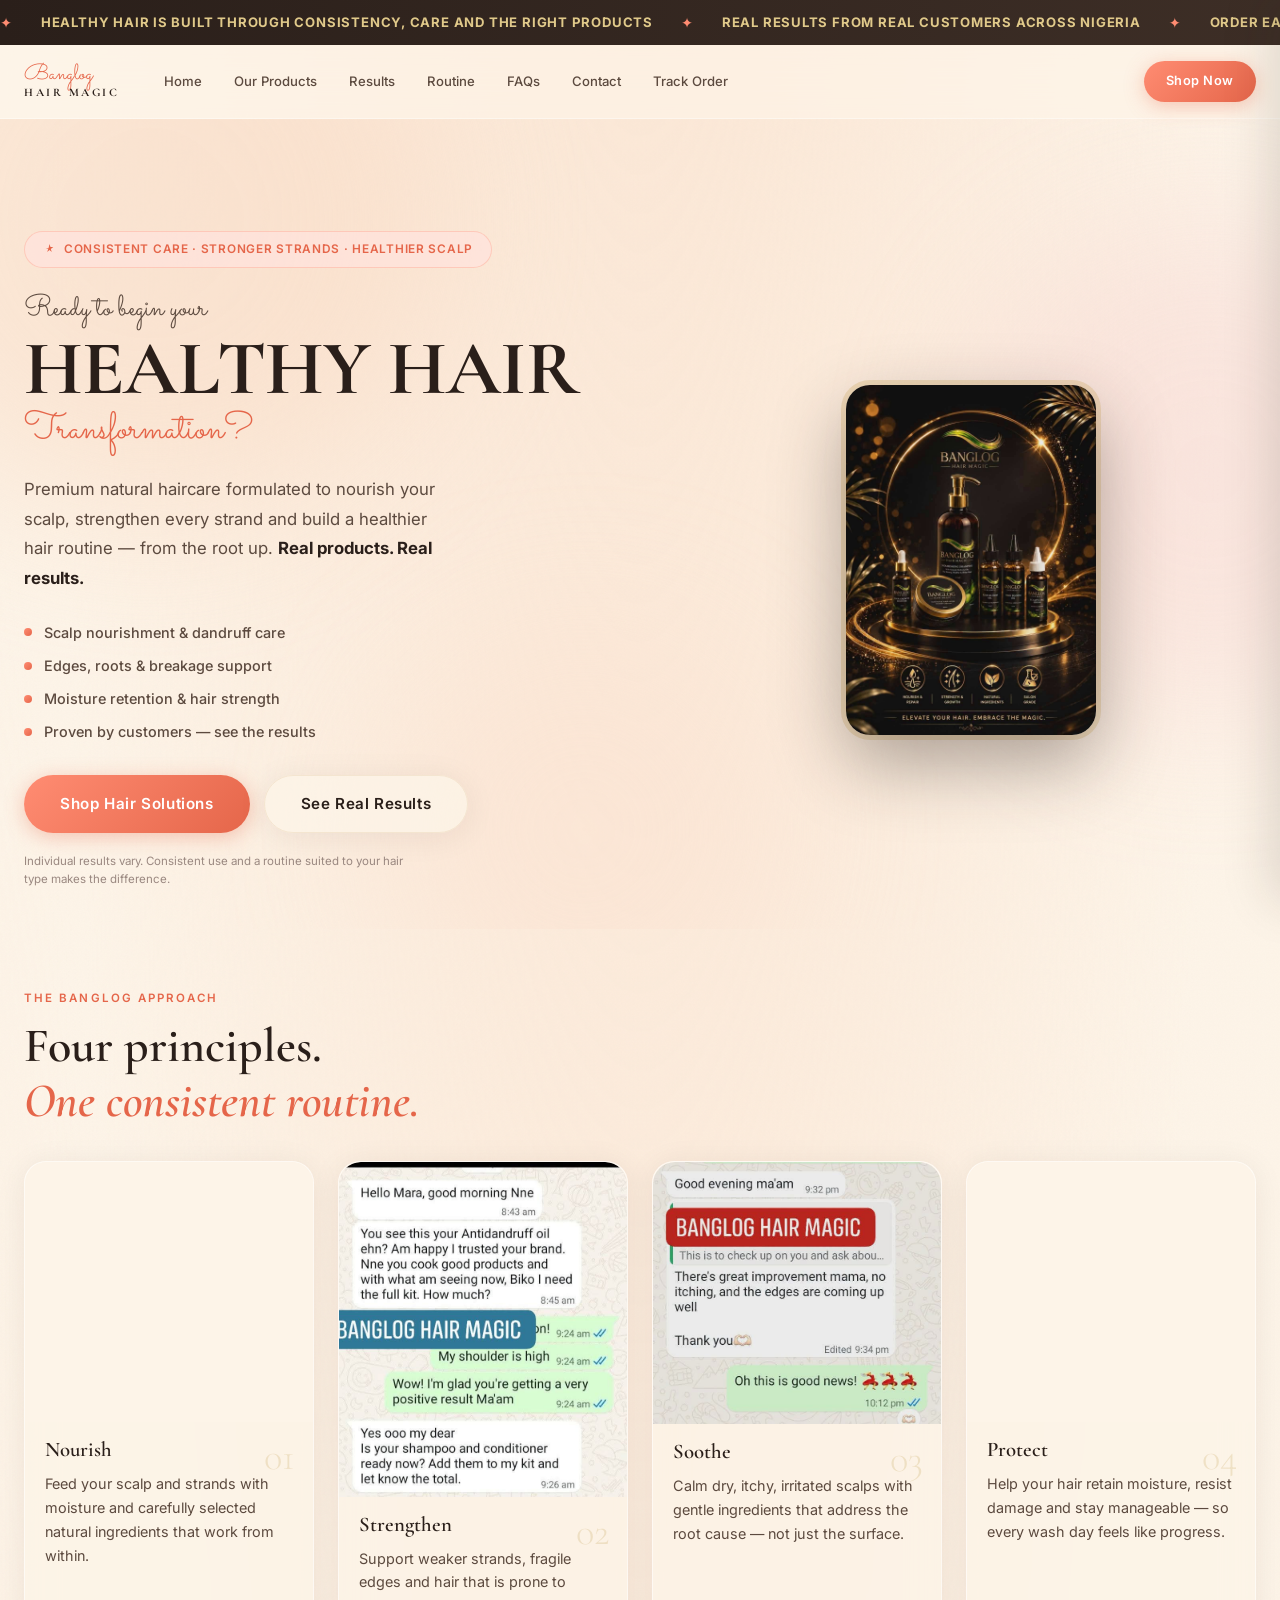
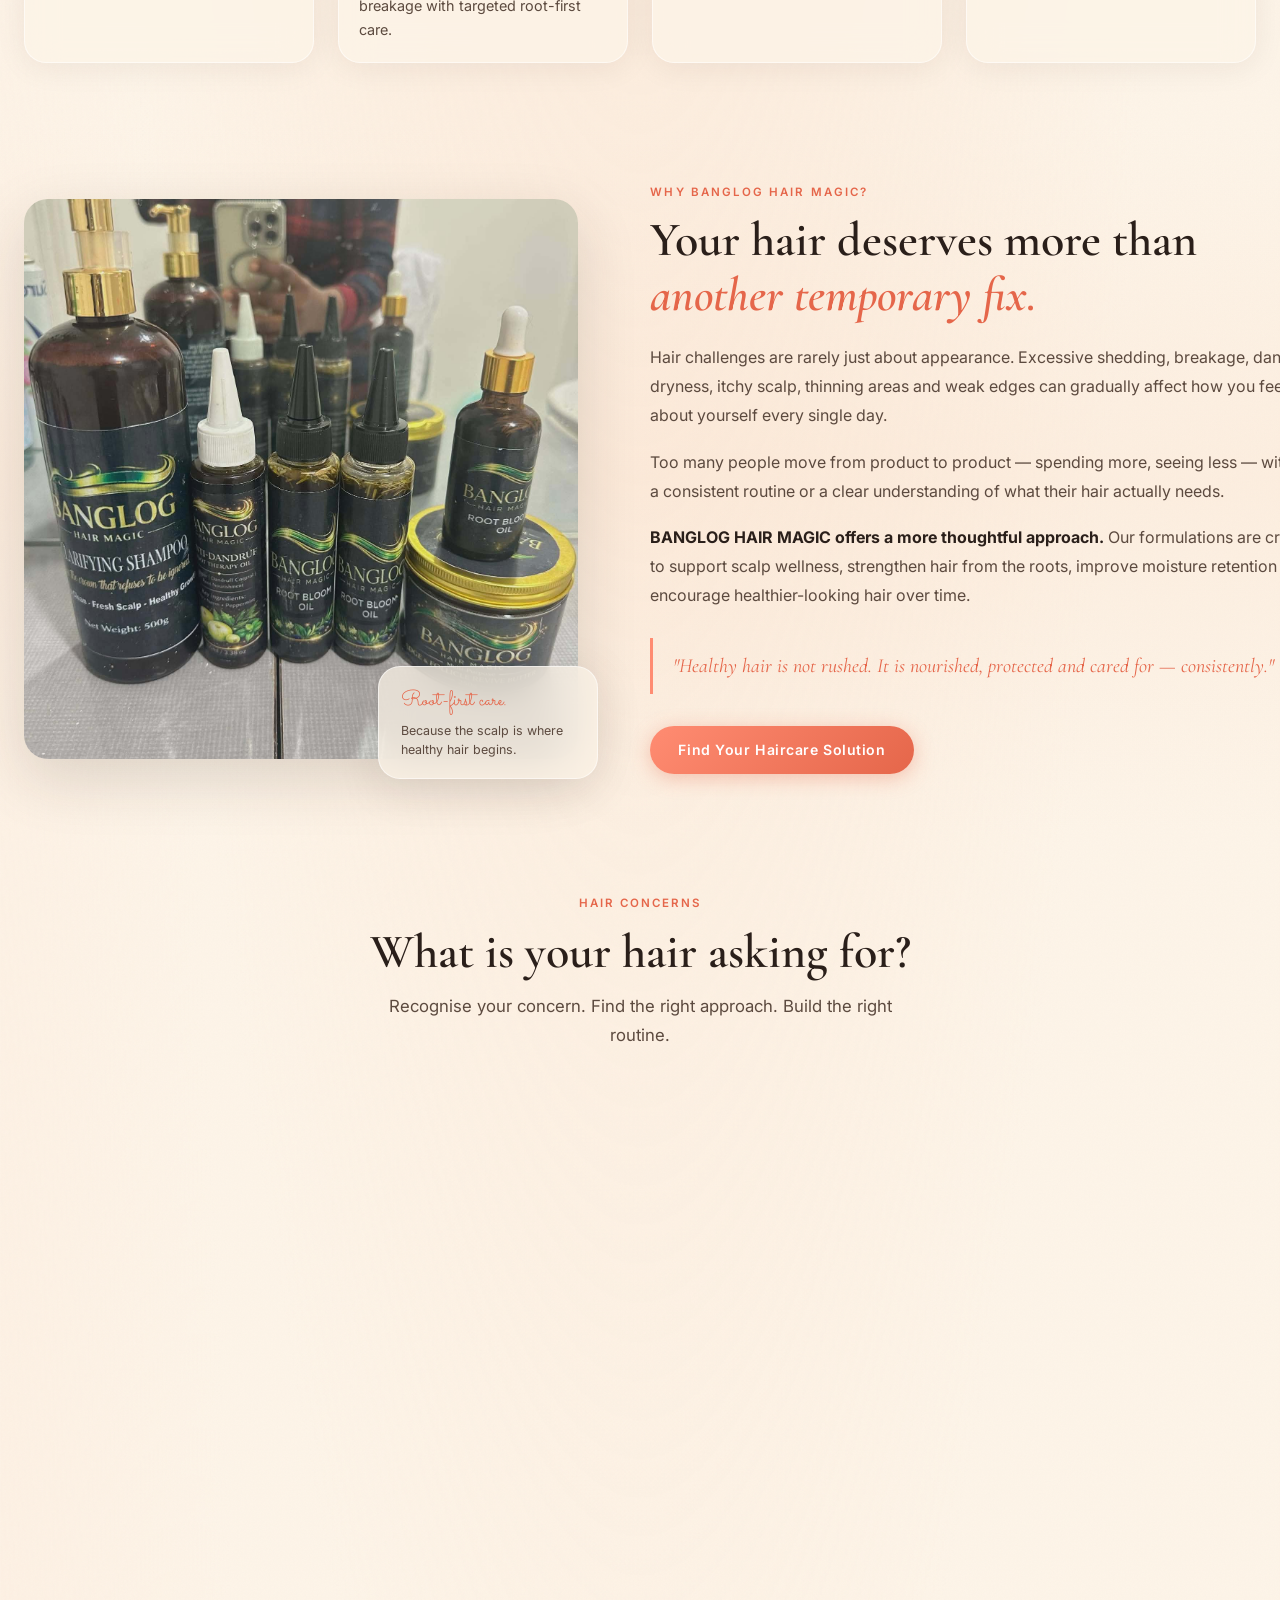
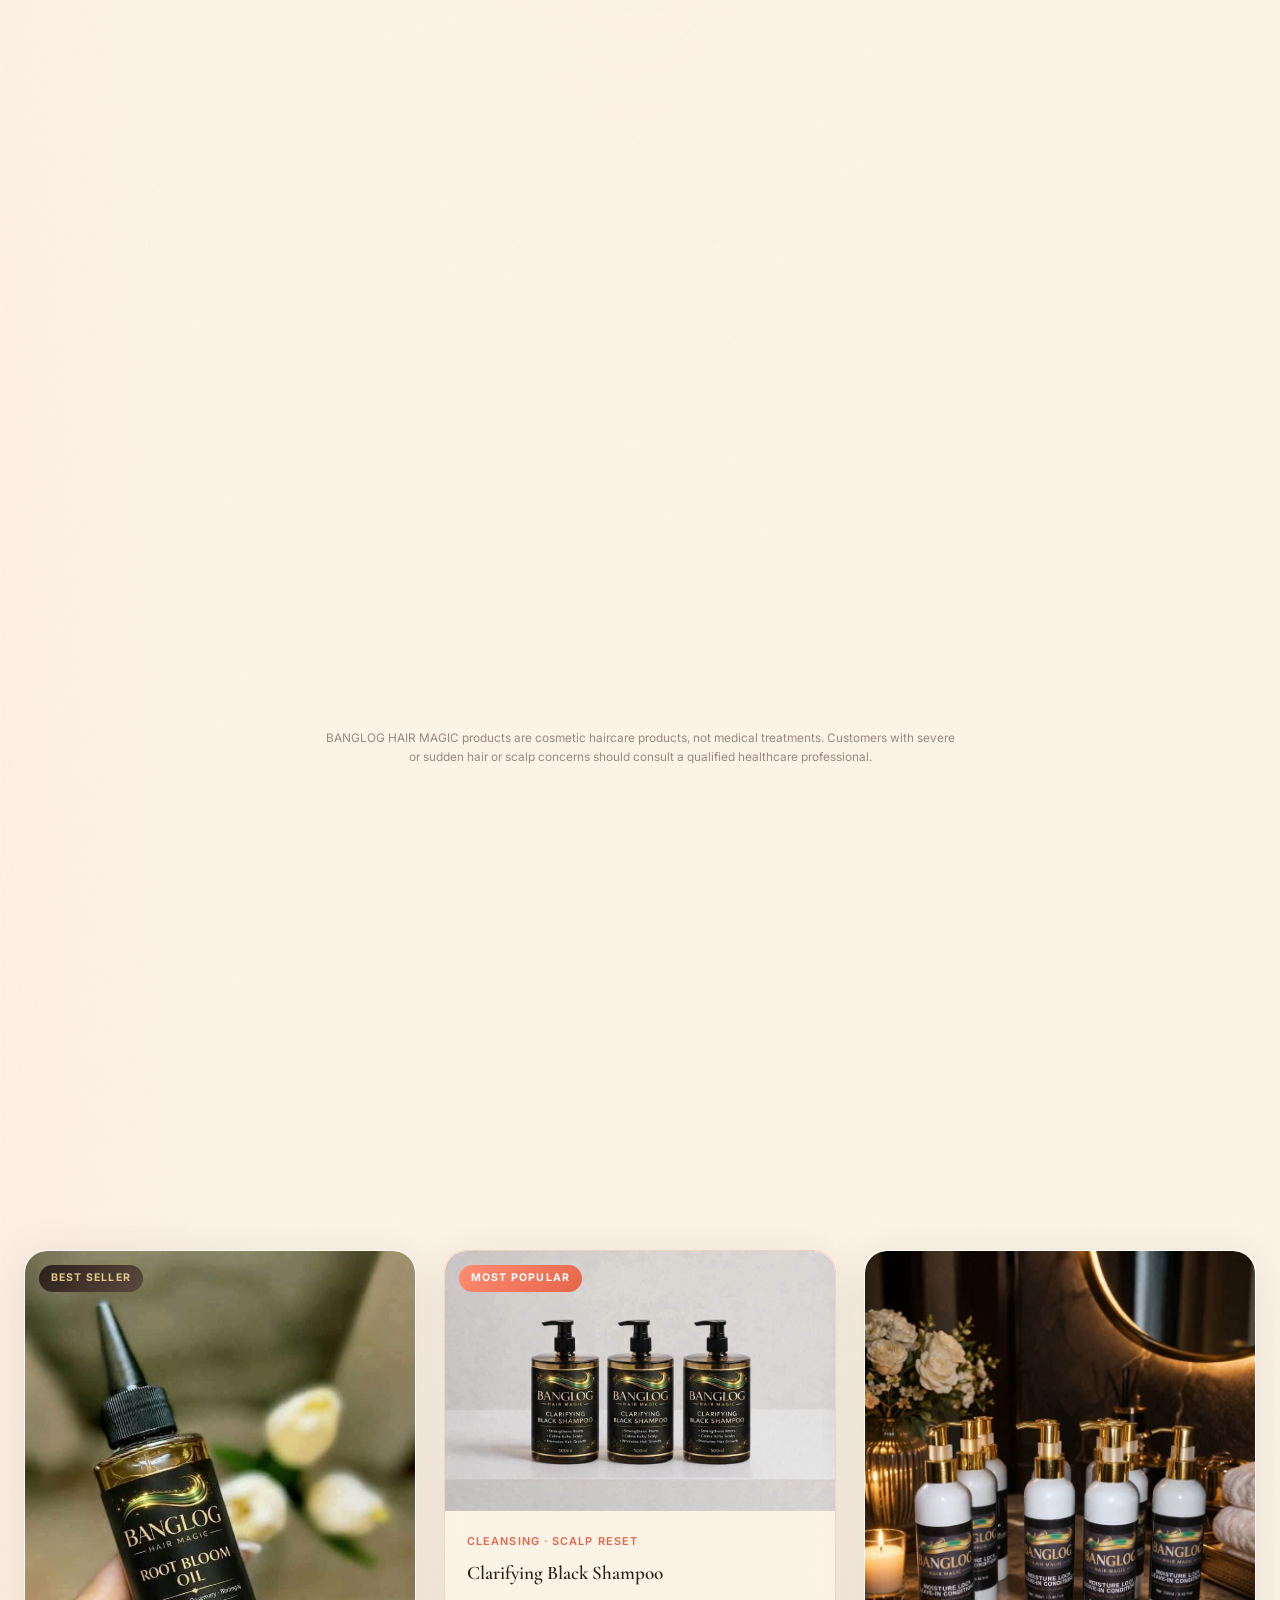
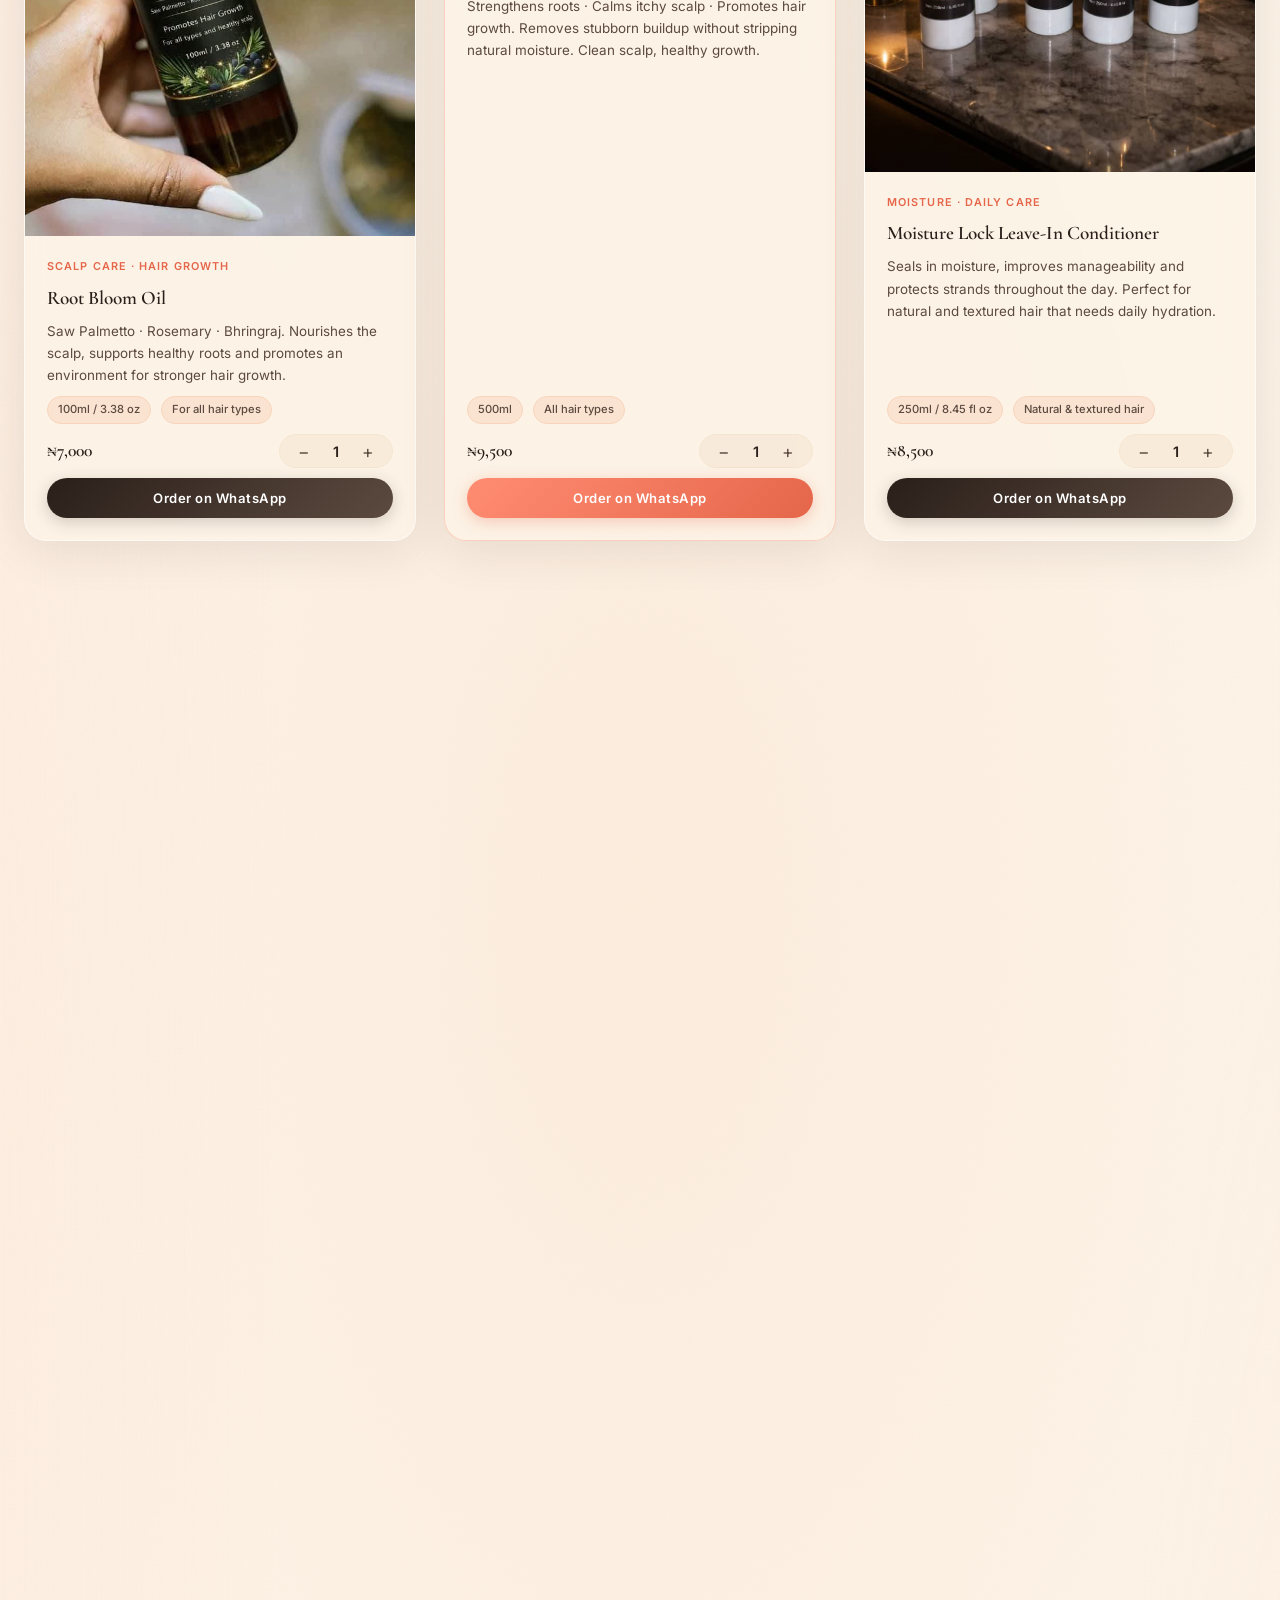
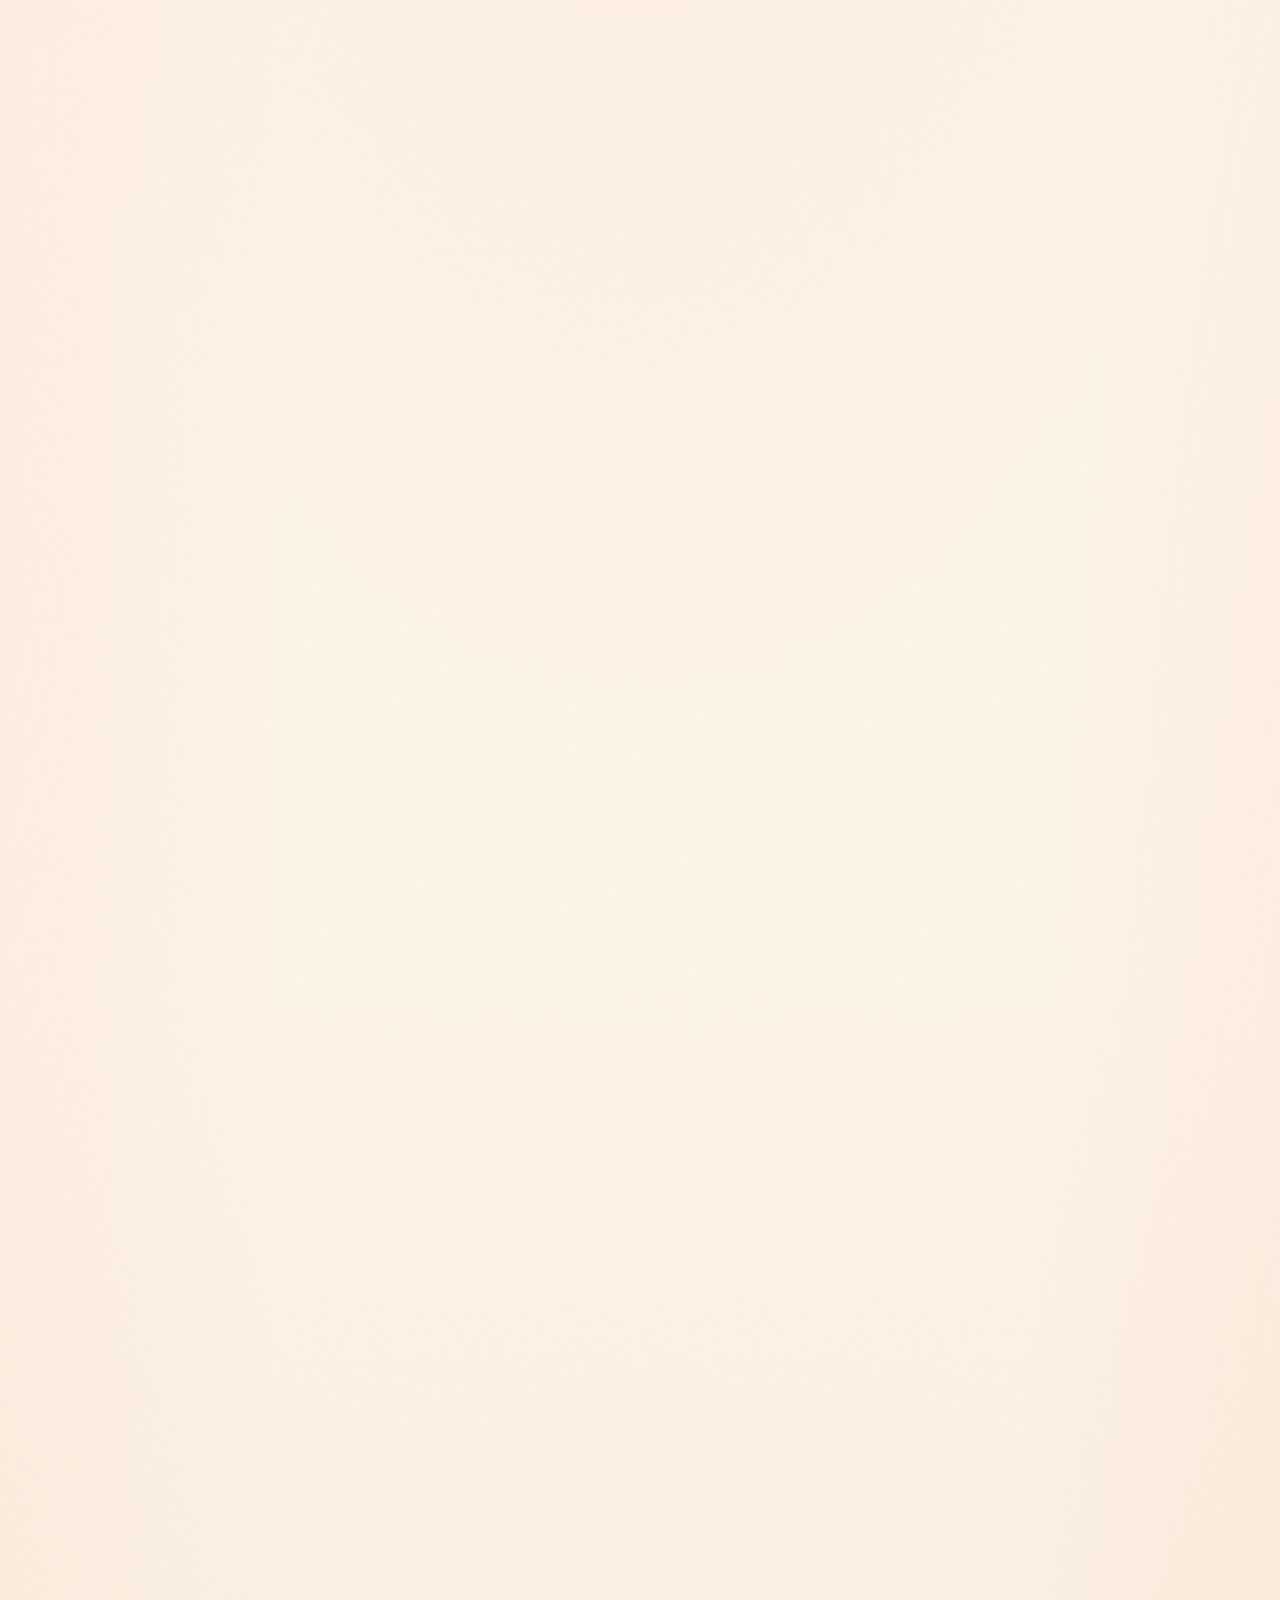
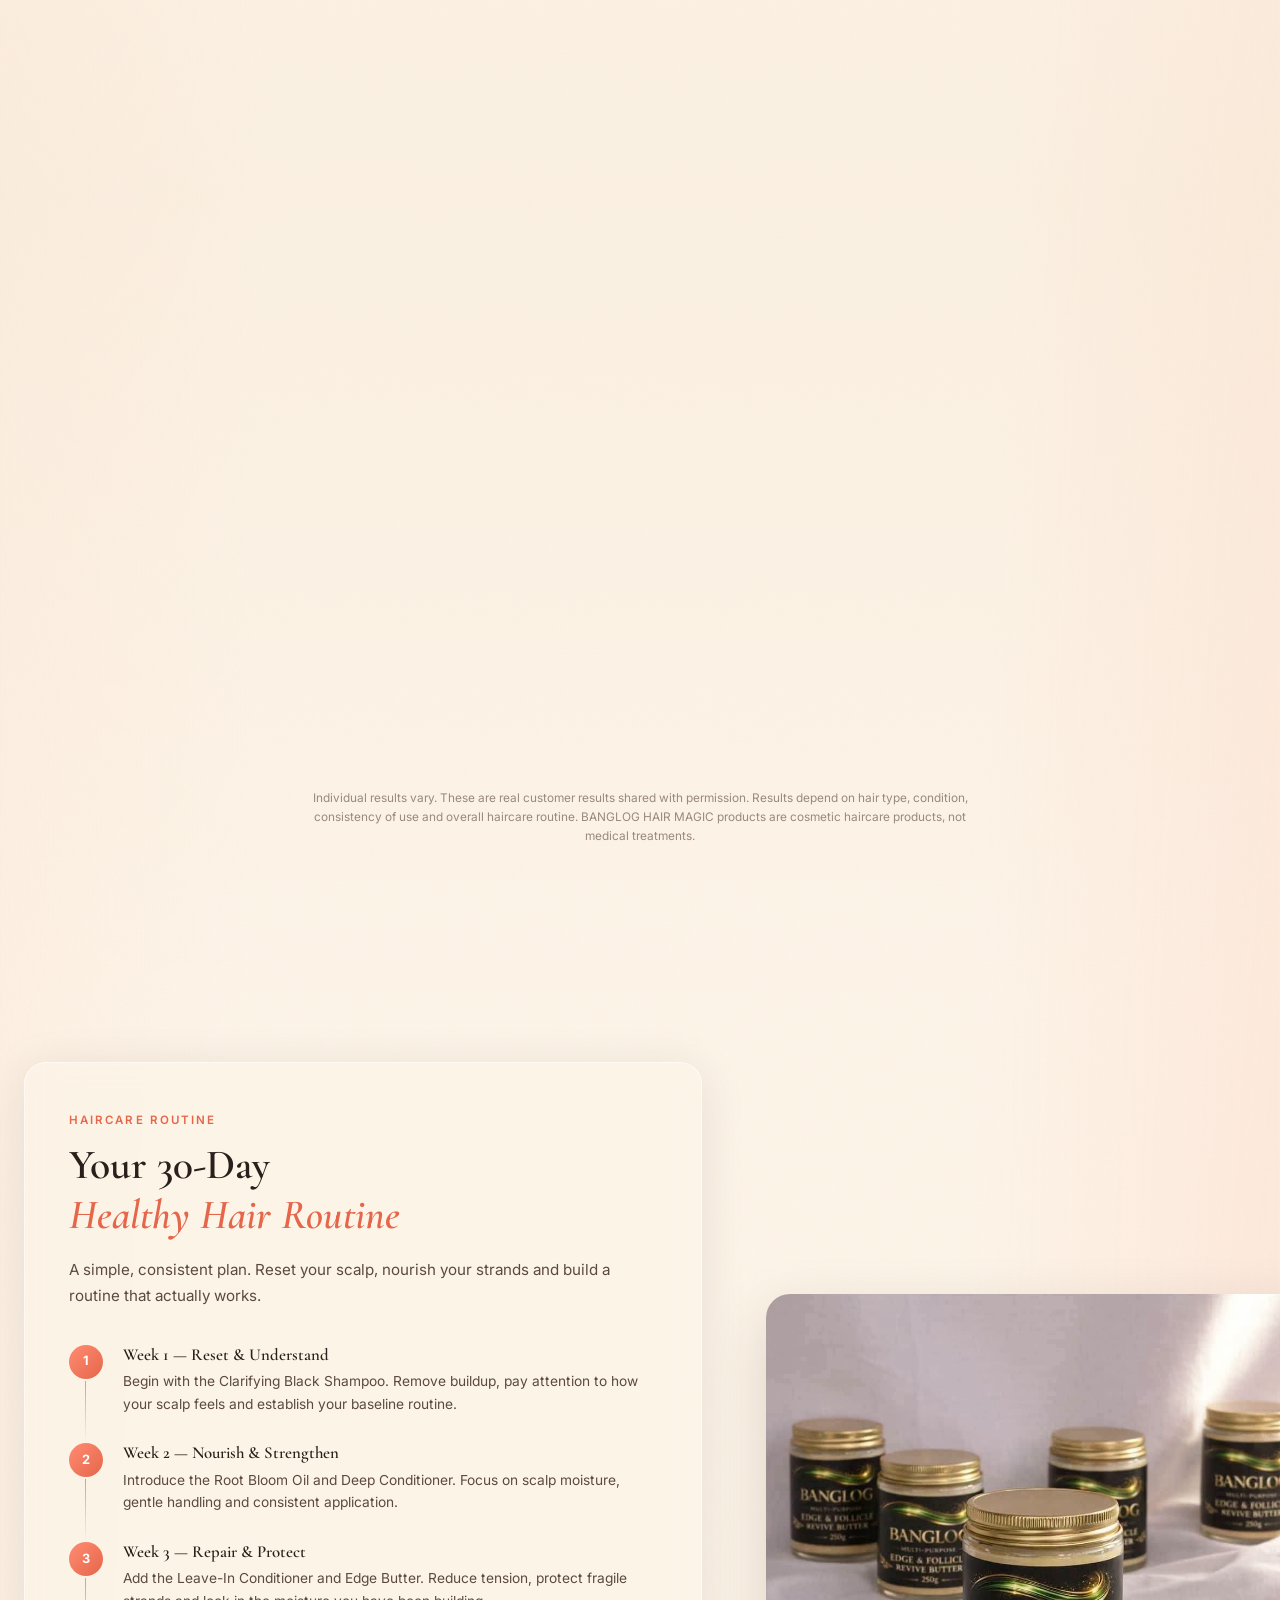
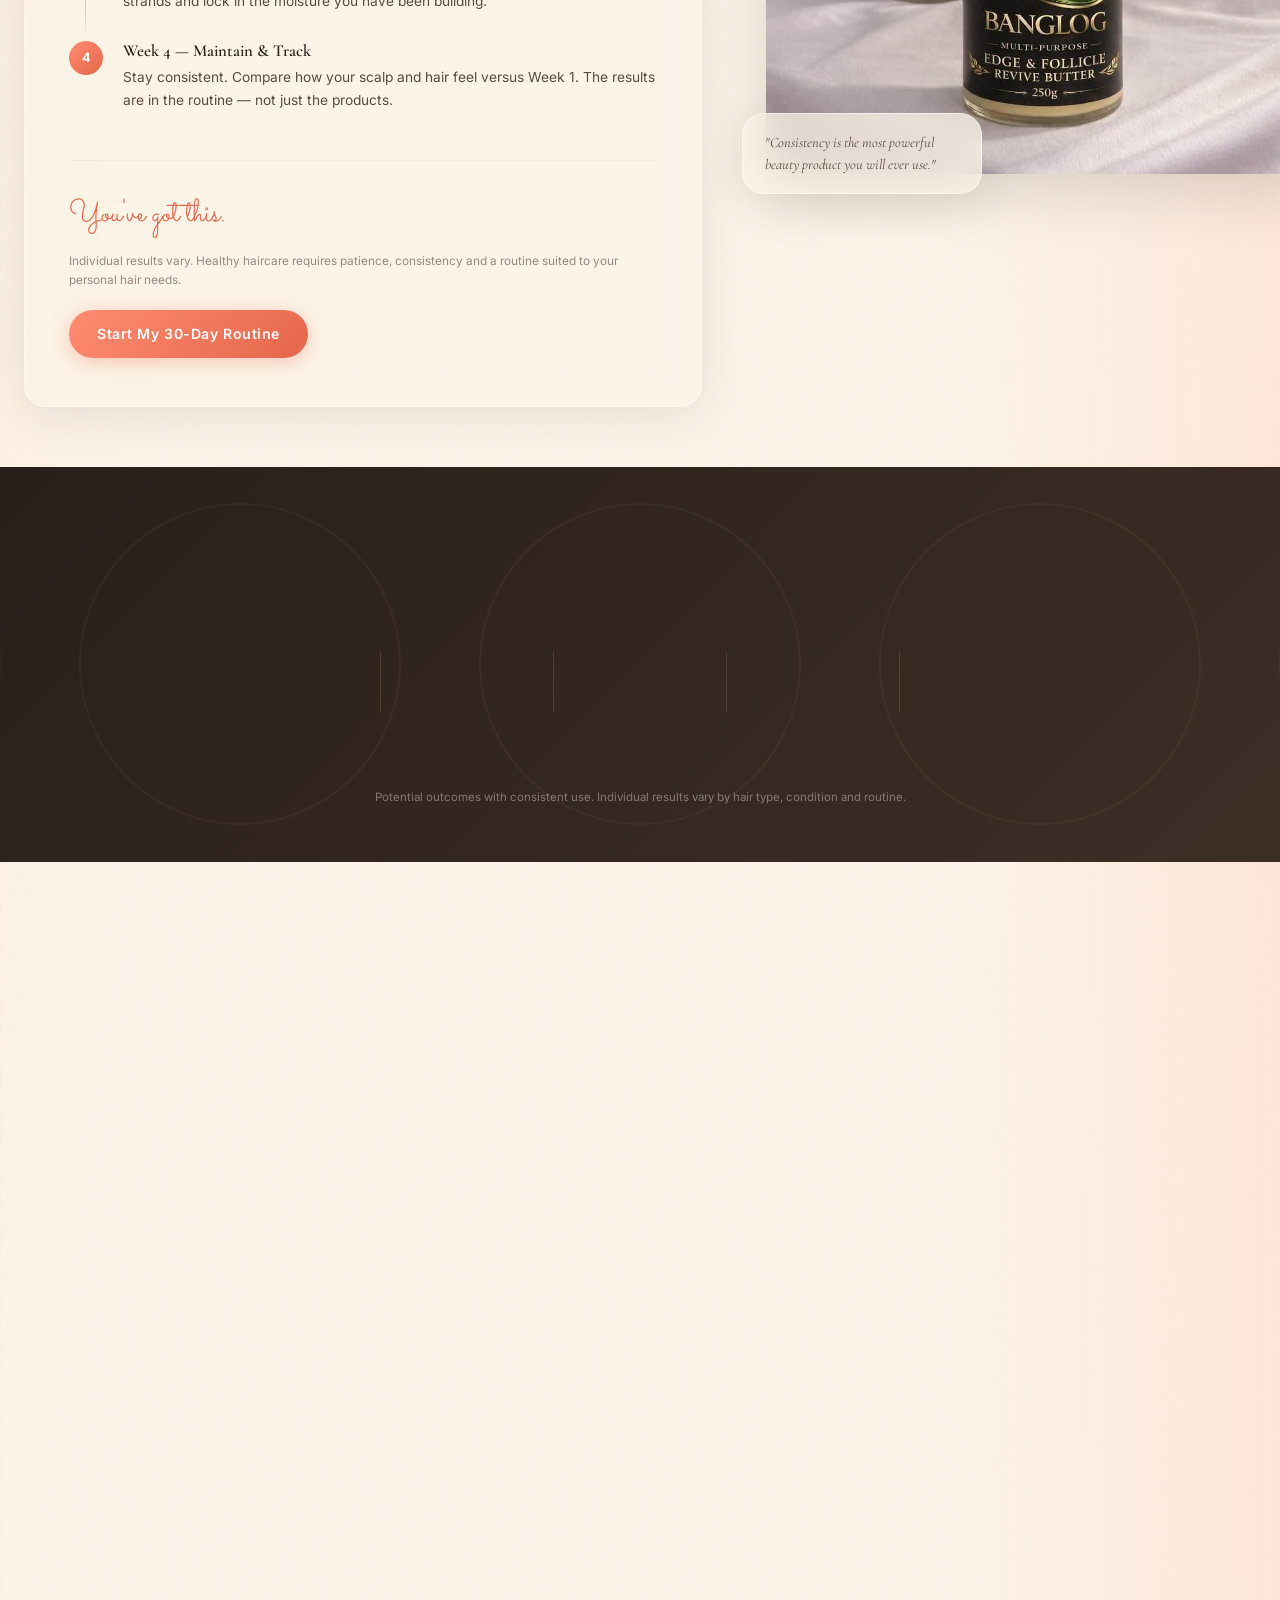
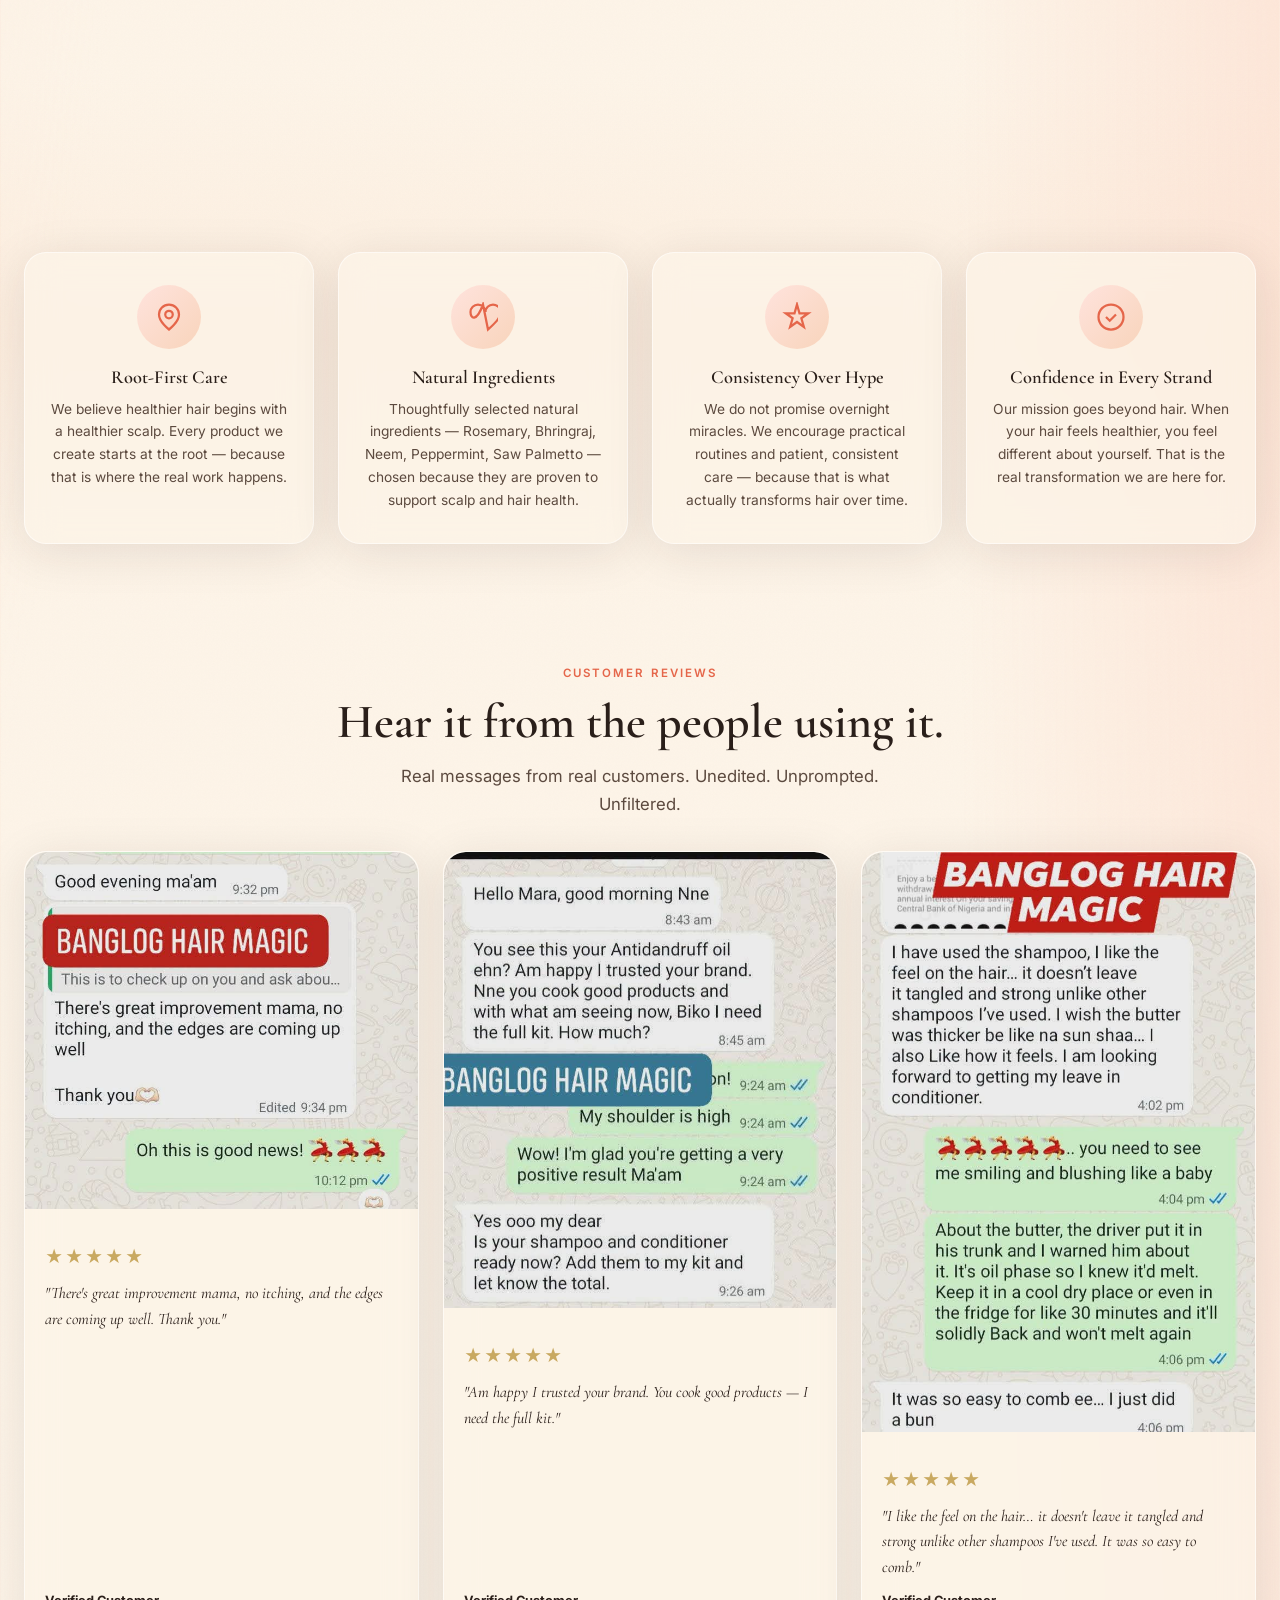
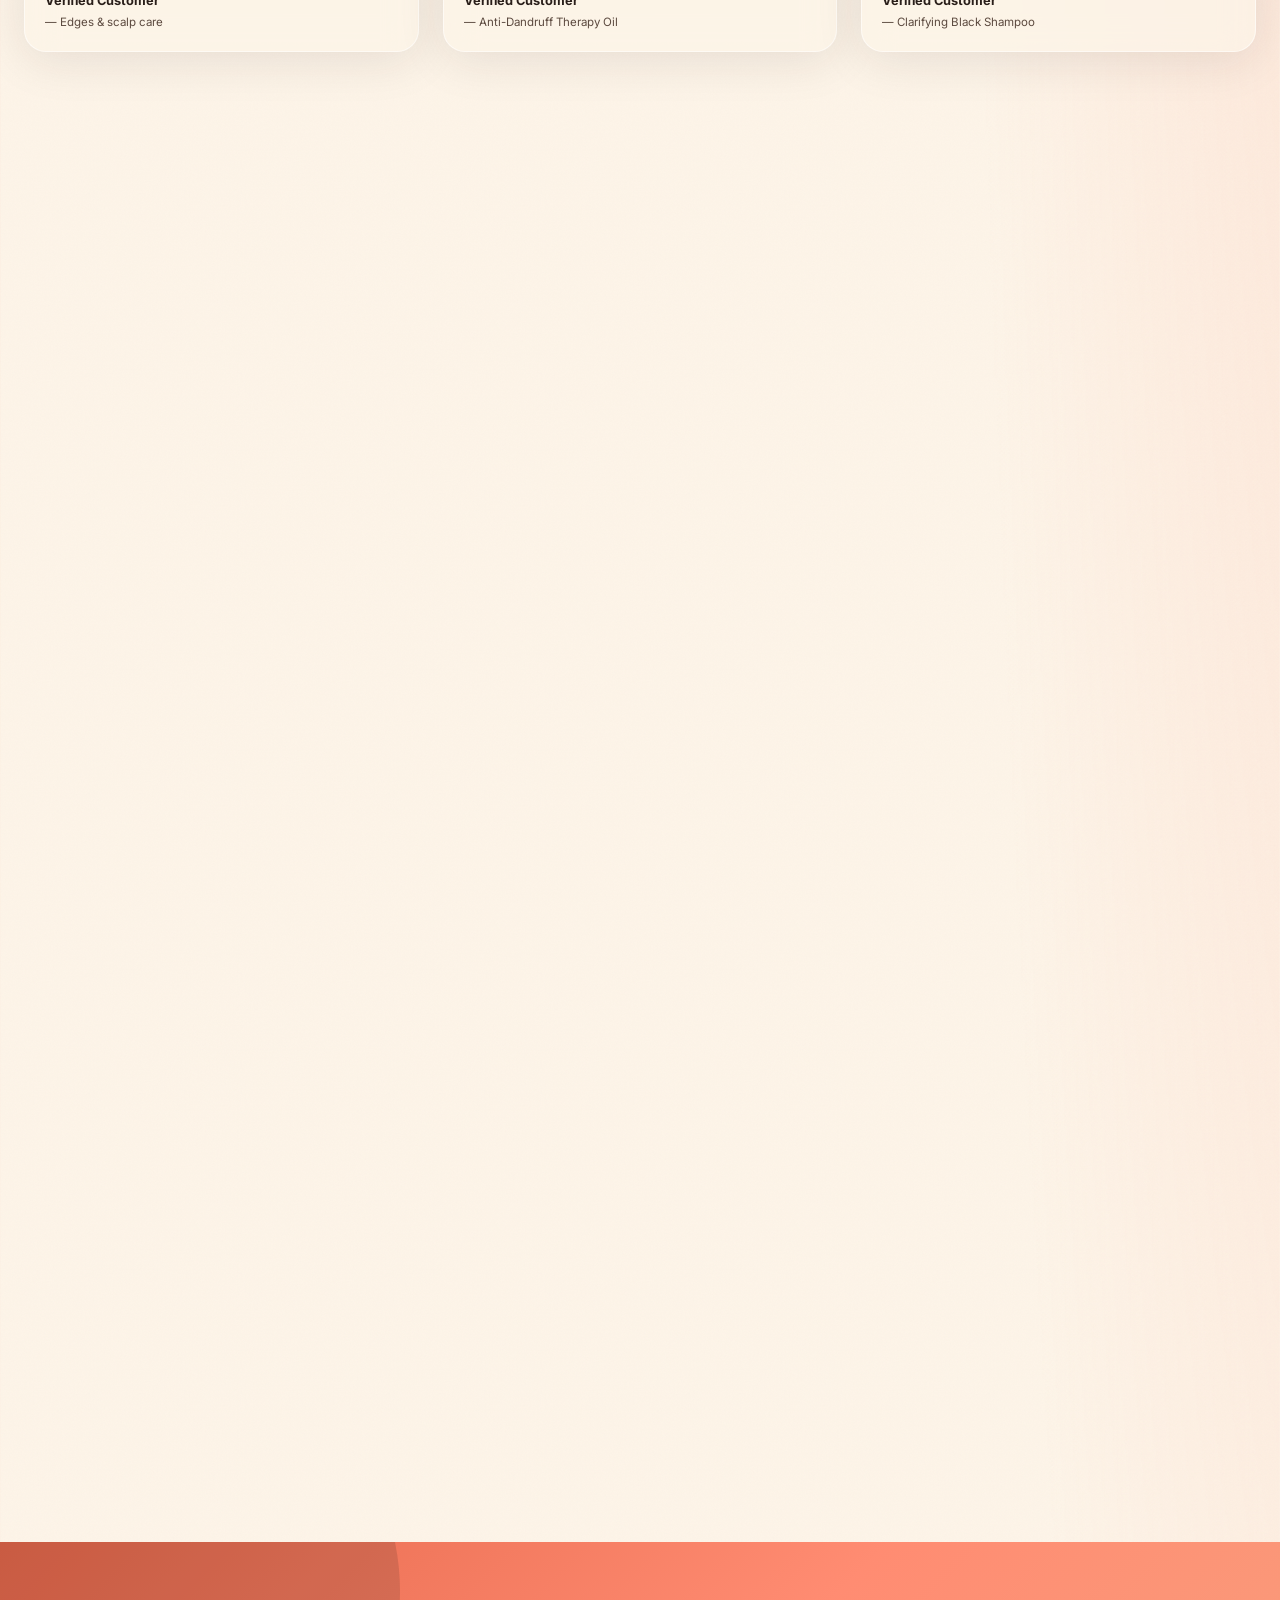
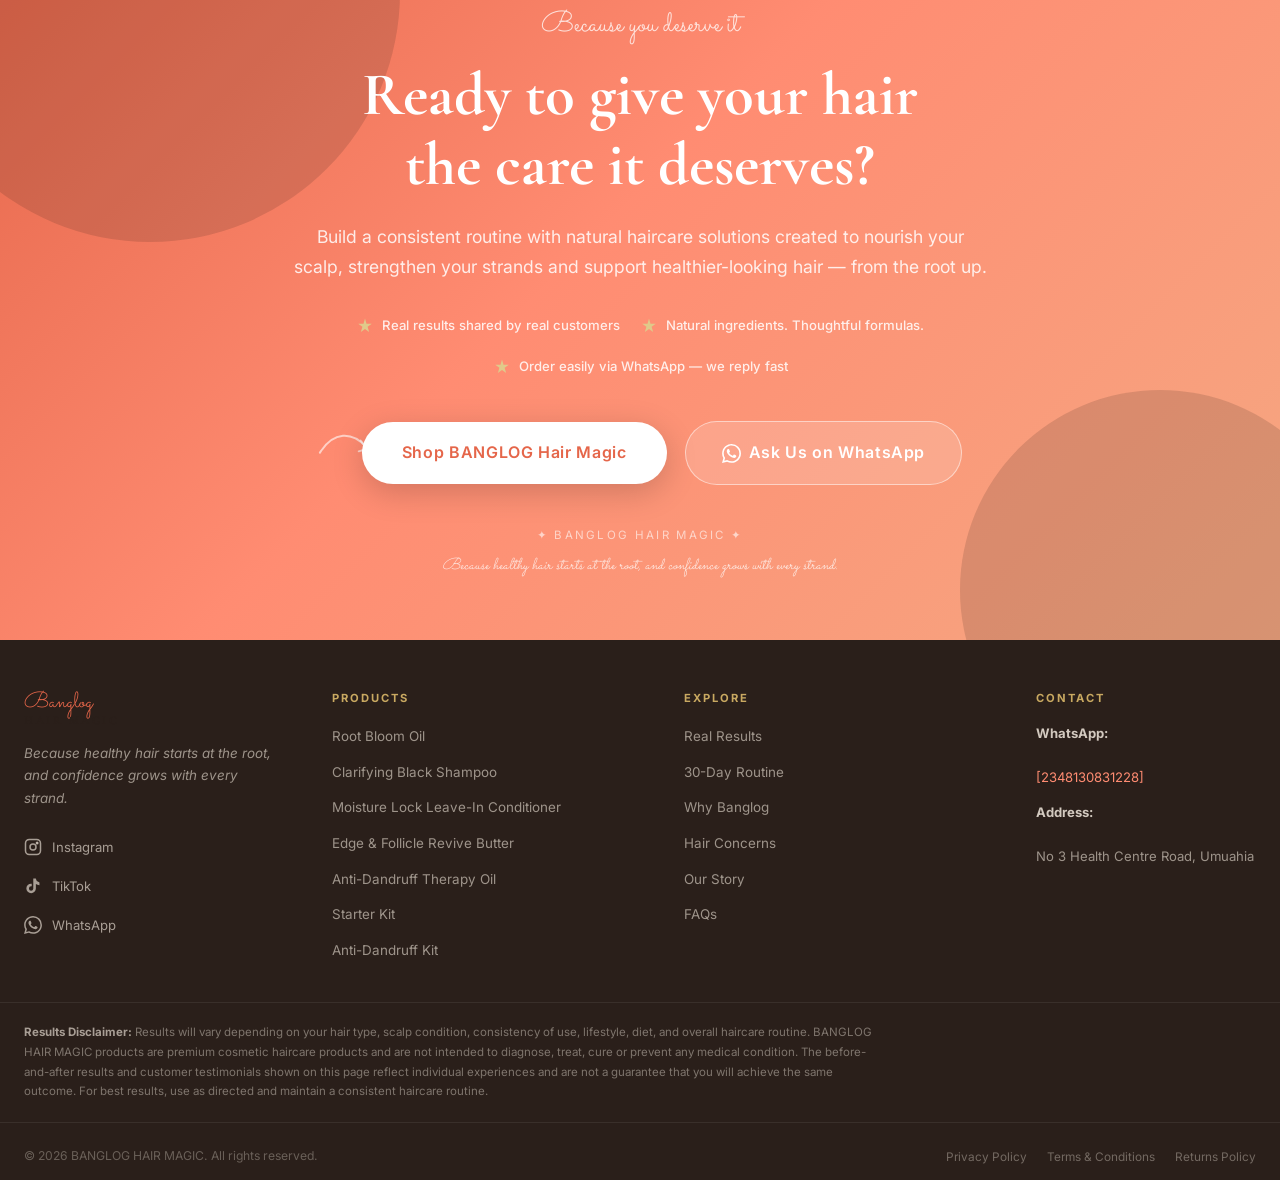
==== commit 133b58ba: "Fix OG meta tags and canonical URL for bangloghairmagic.shop" ====
--- a/index.html
+++ b/index.html
@@ -5,16 +5,19 @@
   <meta name="viewport" content="width=device-width, initial-scale=1.0" />
   <title>BANGLOG HAIR MAGIC | Premium Natural Haircare for Stronger, Healthier-Looking Hair</title>
   <meta name="description" content="Discover BANGLOG HAIR MAGIC — premium natural haircare solutions including Root Bloom Oil, Clarifying Black Shampoo, Anti-Dandruff Therapy Oil and Edge & Follicle Revive Butter. Root-first care for healthier, stronger hair." />
-  <link rel="canonical" href="REPLACE_WITH_YOUR_DOMAIN" />
+  <link rel="canonical" href="https://bangloghairmagic.shop/" />
   <meta property="og:type" content="website" />
+  <meta property="og:site_name" content="BANGLOG HAIR MAGIC" />
   <meta property="og:title" content="BANGLOG HAIR MAGIC | Premium Natural Haircare" />
   <meta property="og:description" content="Root-first natural haircare that nourishes your scalp, strengthens every strand and supports healthier-looking hair. Real results. Real care." />
-  <meta property="og:image" content="740769625_886505337353427_8784107137622517814_n.jpg" />
-  <meta property="og:url" content="REPLACE_WITH_YOUR_DOMAIN" />
+  <meta property="og:image" content="https://bangloghairmagic.shop/740769625_886505337353427_8784107137622517814_n.jpg" />
+  <meta property="og:image:width" content="1200" />
+  <meta property="og:image:height" content="630" />
+  <meta property="og:url" content="https://bangloghairmagic.shop/" />
   <meta name="twitter:card" content="summary_large_image" />
   <meta name="twitter:title" content="BANGLOG HAIR MAGIC | Premium Natural Haircare" />
   <meta name="twitter:description" content="Root-first natural haircare. Real products. Real results." />
-  <meta name="twitter:image" content="740769625_886505337353427_8784107137622517814_n.jpg" />
+  <meta name="twitter:image" content="https://bangloghairmagic.shop/740769625_886505337353427_8784107137622517814_n.jpg" />
   <link rel="preconnect" href="https://fonts.googleapis.com" />
   <link rel="preconnect" href="https://fonts.gstatic.com" crossorigin />
   <link href="https://fonts.googleapis.com/css2?family=Cormorant+Garamond:ital,wght@0,400;0,600;0,700;1,400&family=Inter:wght@400;500;600;700&family=Sacramento&display=swap" rel="stylesheet" />
@@ -23,8 +26,8 @@
   {
     "@context": "https://schema.org",
     "@graph": [
-      {"@type":"Organization","name":"BANGLOG HAIR MAGIC","description":"Premium natural haircare brand dedicated to root-first scalp and hair wellness.","url":"REPLACE_WITH_YOUR_DOMAIN"},
-      {"@type":"WebSite","name":"BANGLOG HAIR MAGIC","url":"REPLACE_WITH_YOUR_DOMAIN"},
+      {"@type":"Organization","name":"BANGLOG HAIR MAGIC","description":"Premium natural haircare brand dedicated to root-first scalp and hair wellness.","url":"https://bangloghairmagic.shop"},
+      {"@type":"WebSite","name":"BANGLOG HAIR MAGIC","url":"https://bangloghairmagic.shop"},
       {"@type":"FAQPage","mainEntity":[
         {"@type":"Question","name":"What makes BANGLOG HAIR MAGIC different?","acceptedAnswer":{"@type":"Answer","text":"We focus on consistent, root-first haircare rather than unrealistic overnight promises. Our goal is to support healthier hair and scalp routines over time."}},
         {"@type":"Question","name":"How long does it take to notice a difference?","acceptedAnswer":{"@type":"Answer","text":"Hair and scalp needs vary. Consistency, product suitability, styling habits, nutrition and existing hair conditions can all affect the experience."}},
--- a/styles.css
+++ b/styles.css
@@ -1226,7 +1226,7 @@
 }
 
 @media (max-width: 640px) {
-  .announcement-slide { animation-duration: 30s; }
+  .announcement-slide { animation-duration: 55s; }
   .container { padding: 0 16px; }
   .hero { padding: 60px 0 0; min-height: auto; }
   .hero-content h1 { font-size: 2.8rem; }
